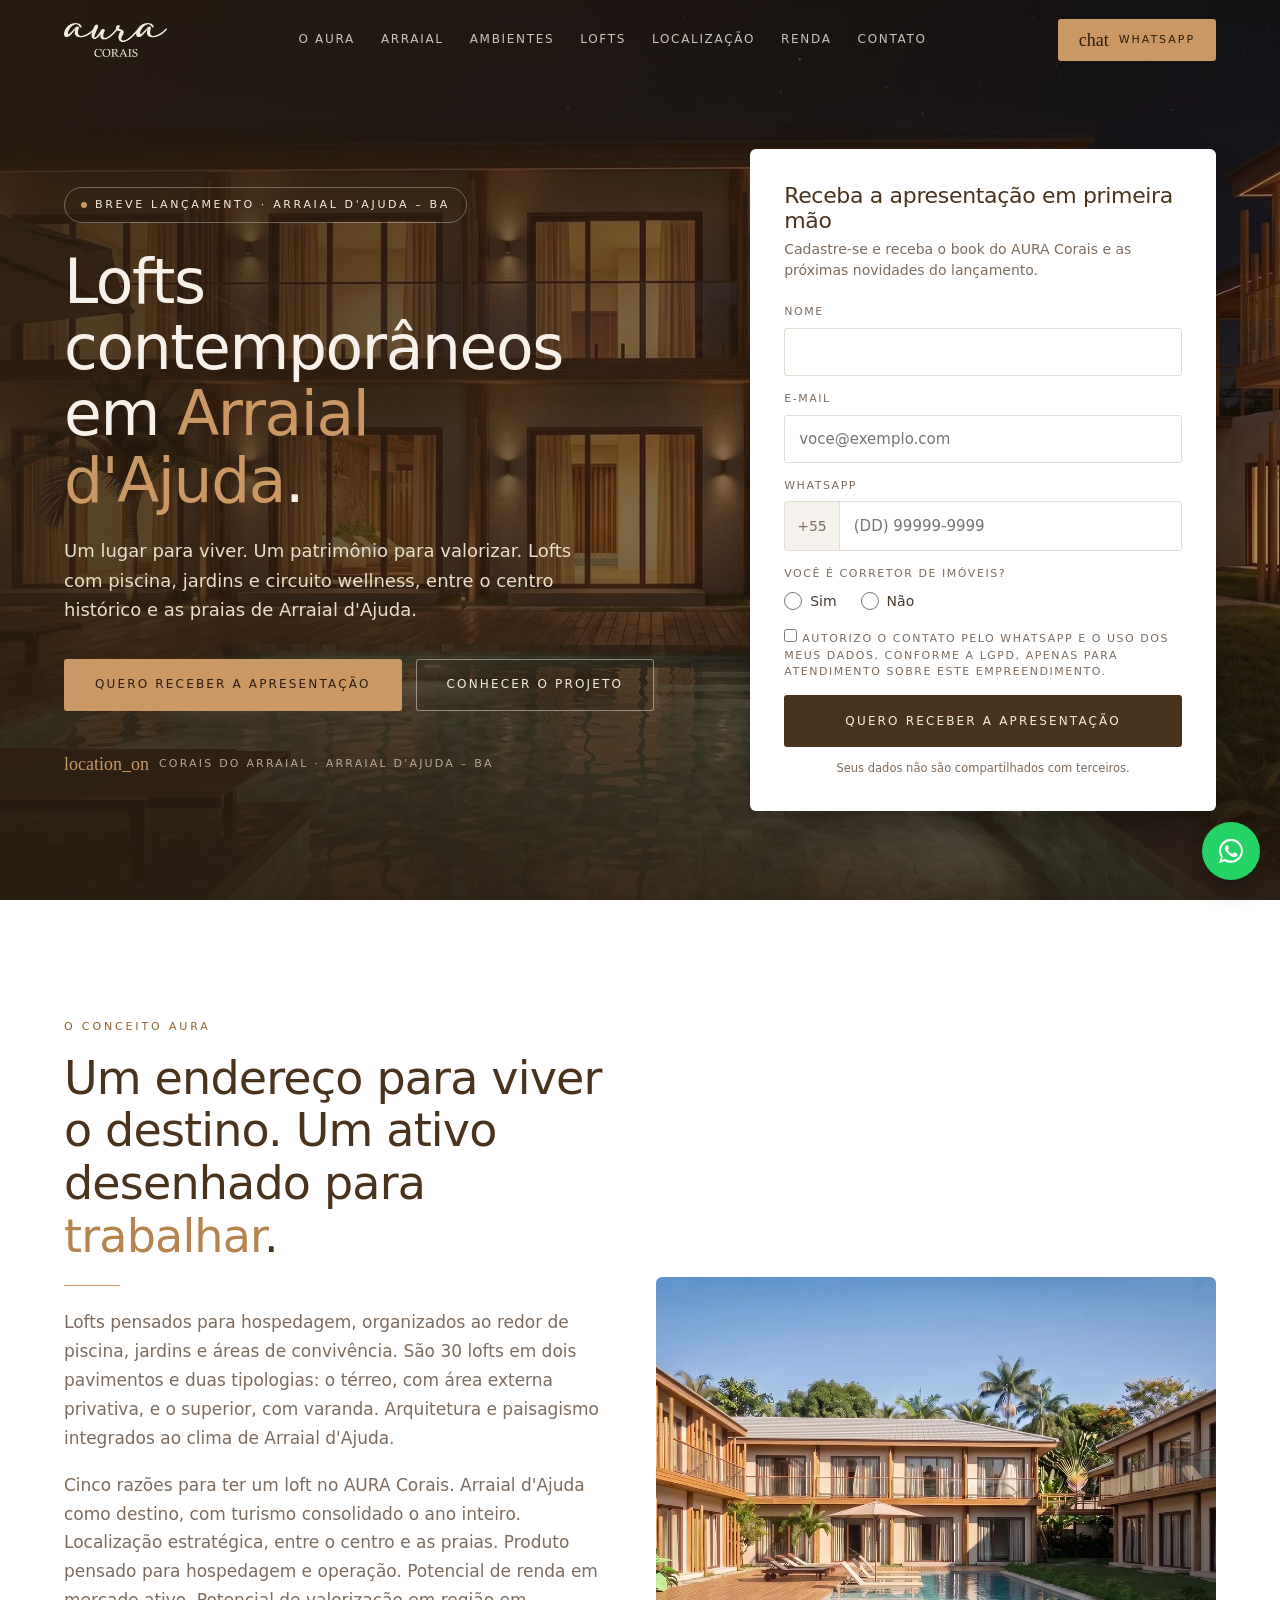
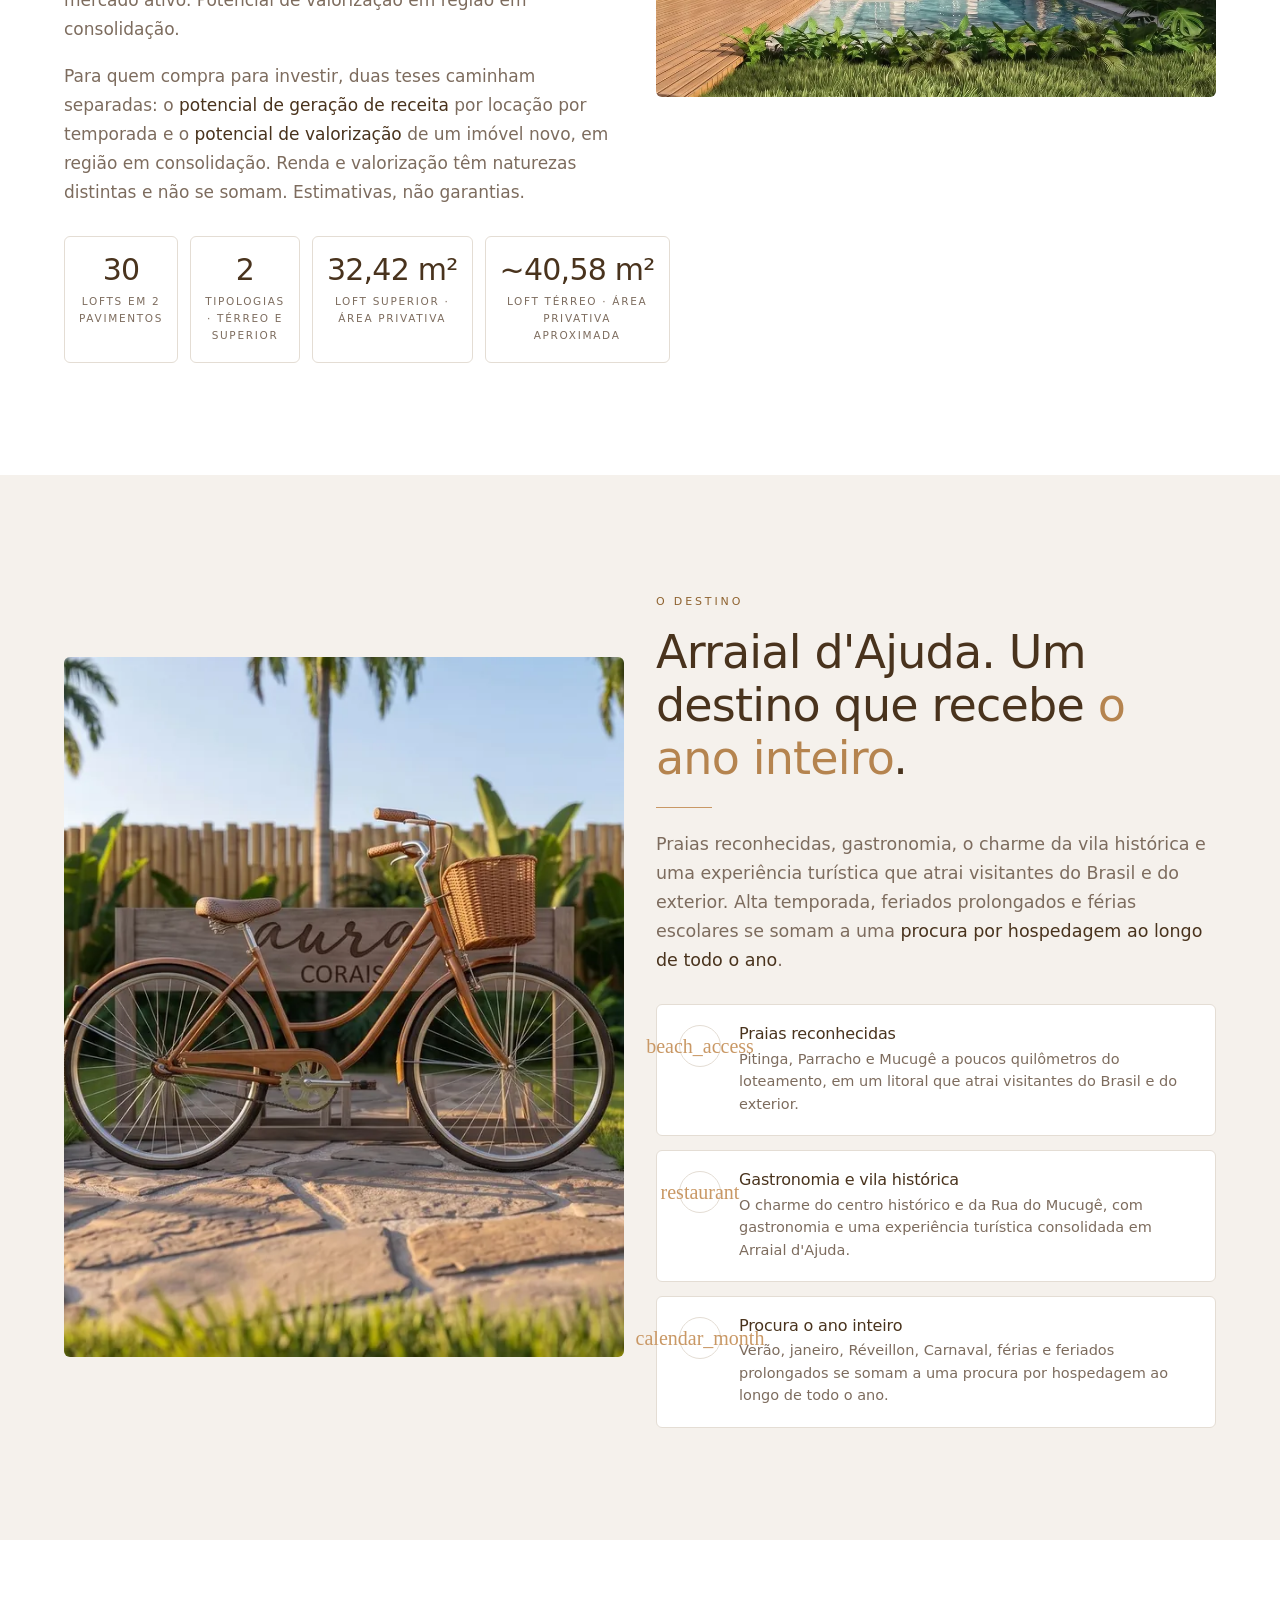
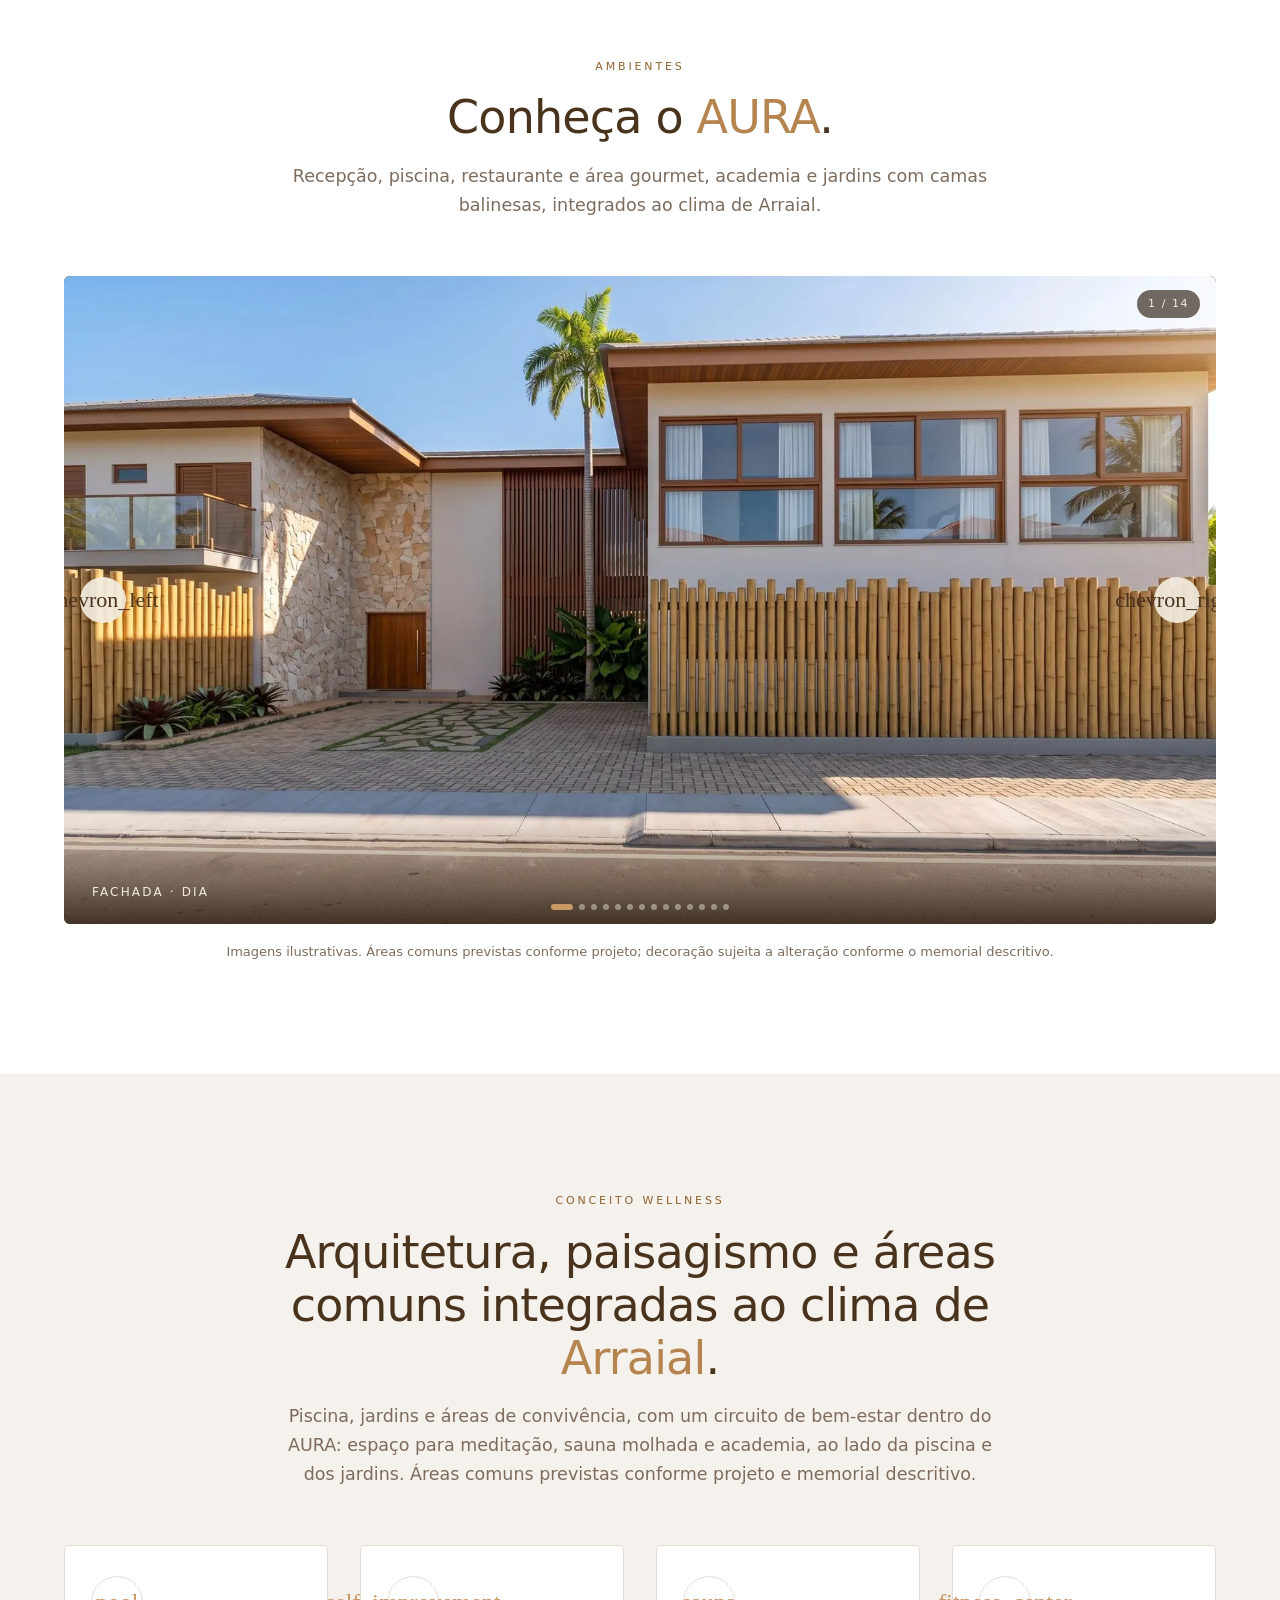
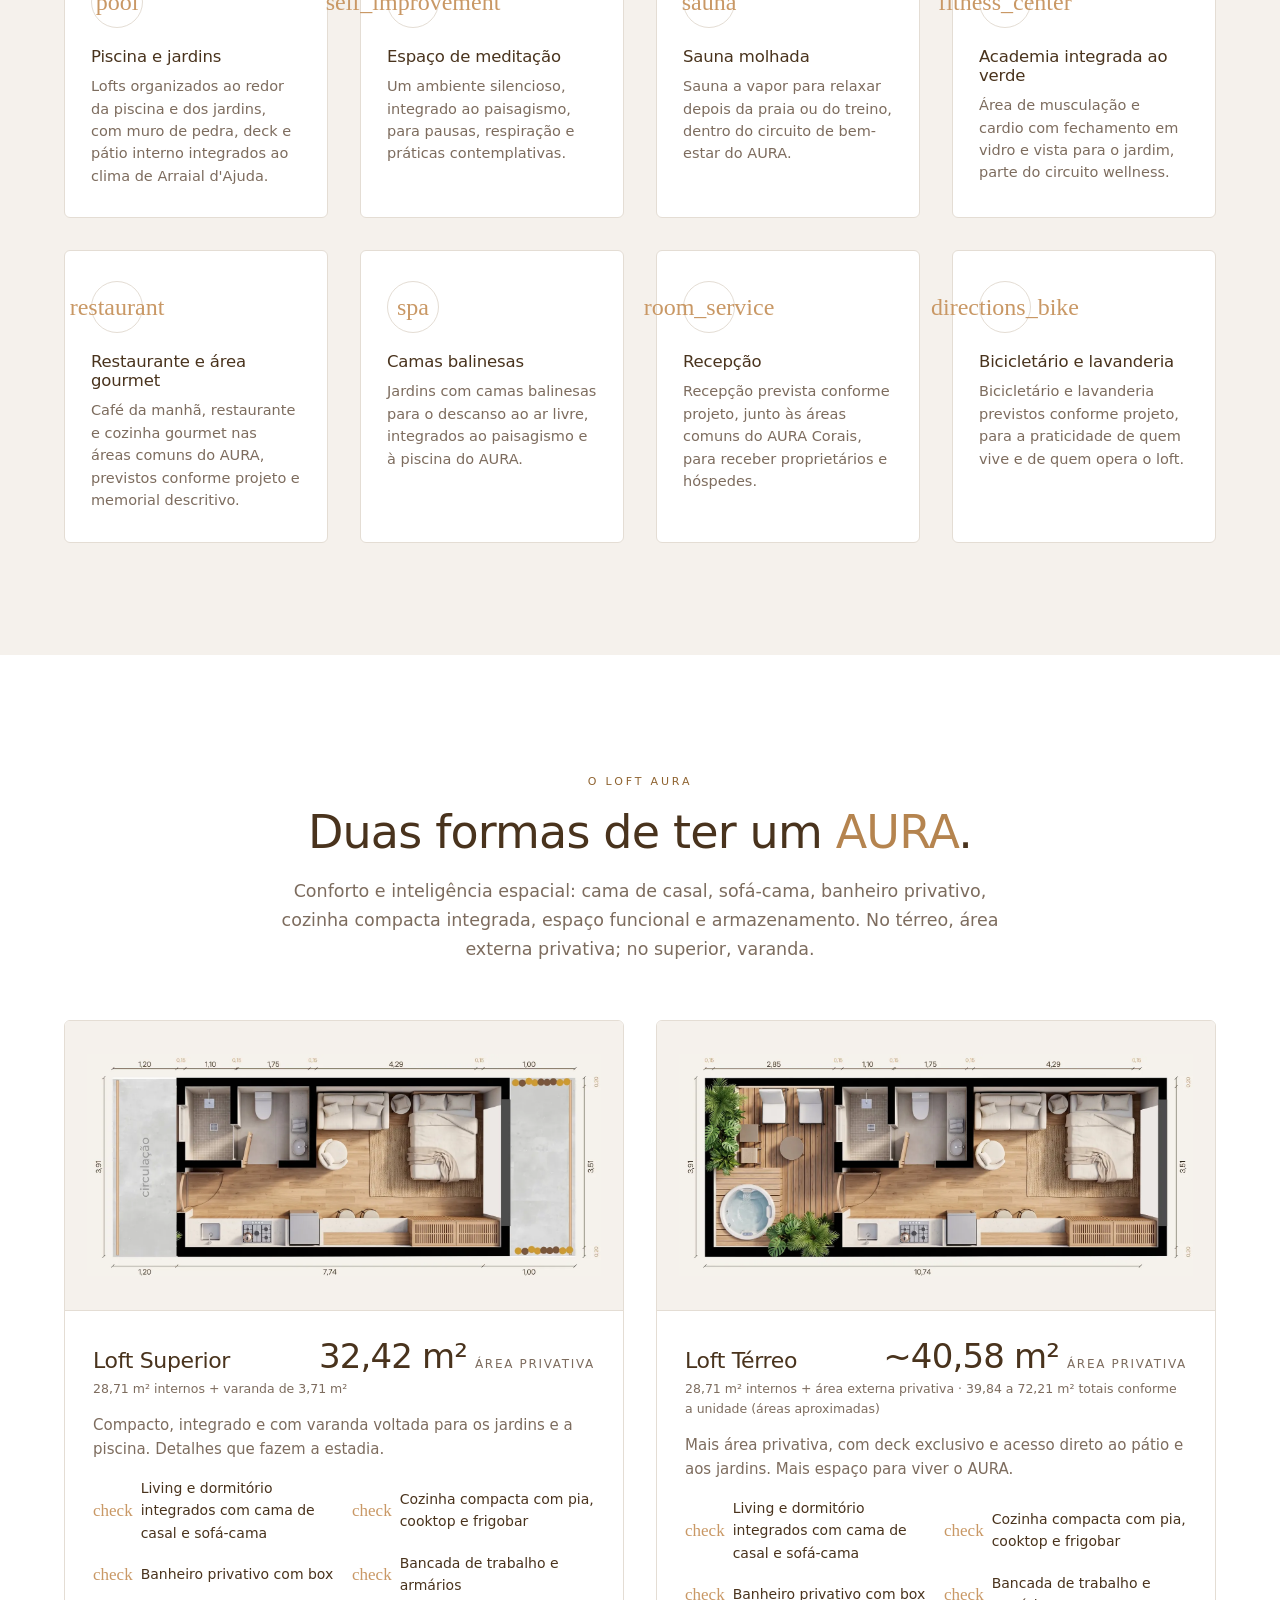
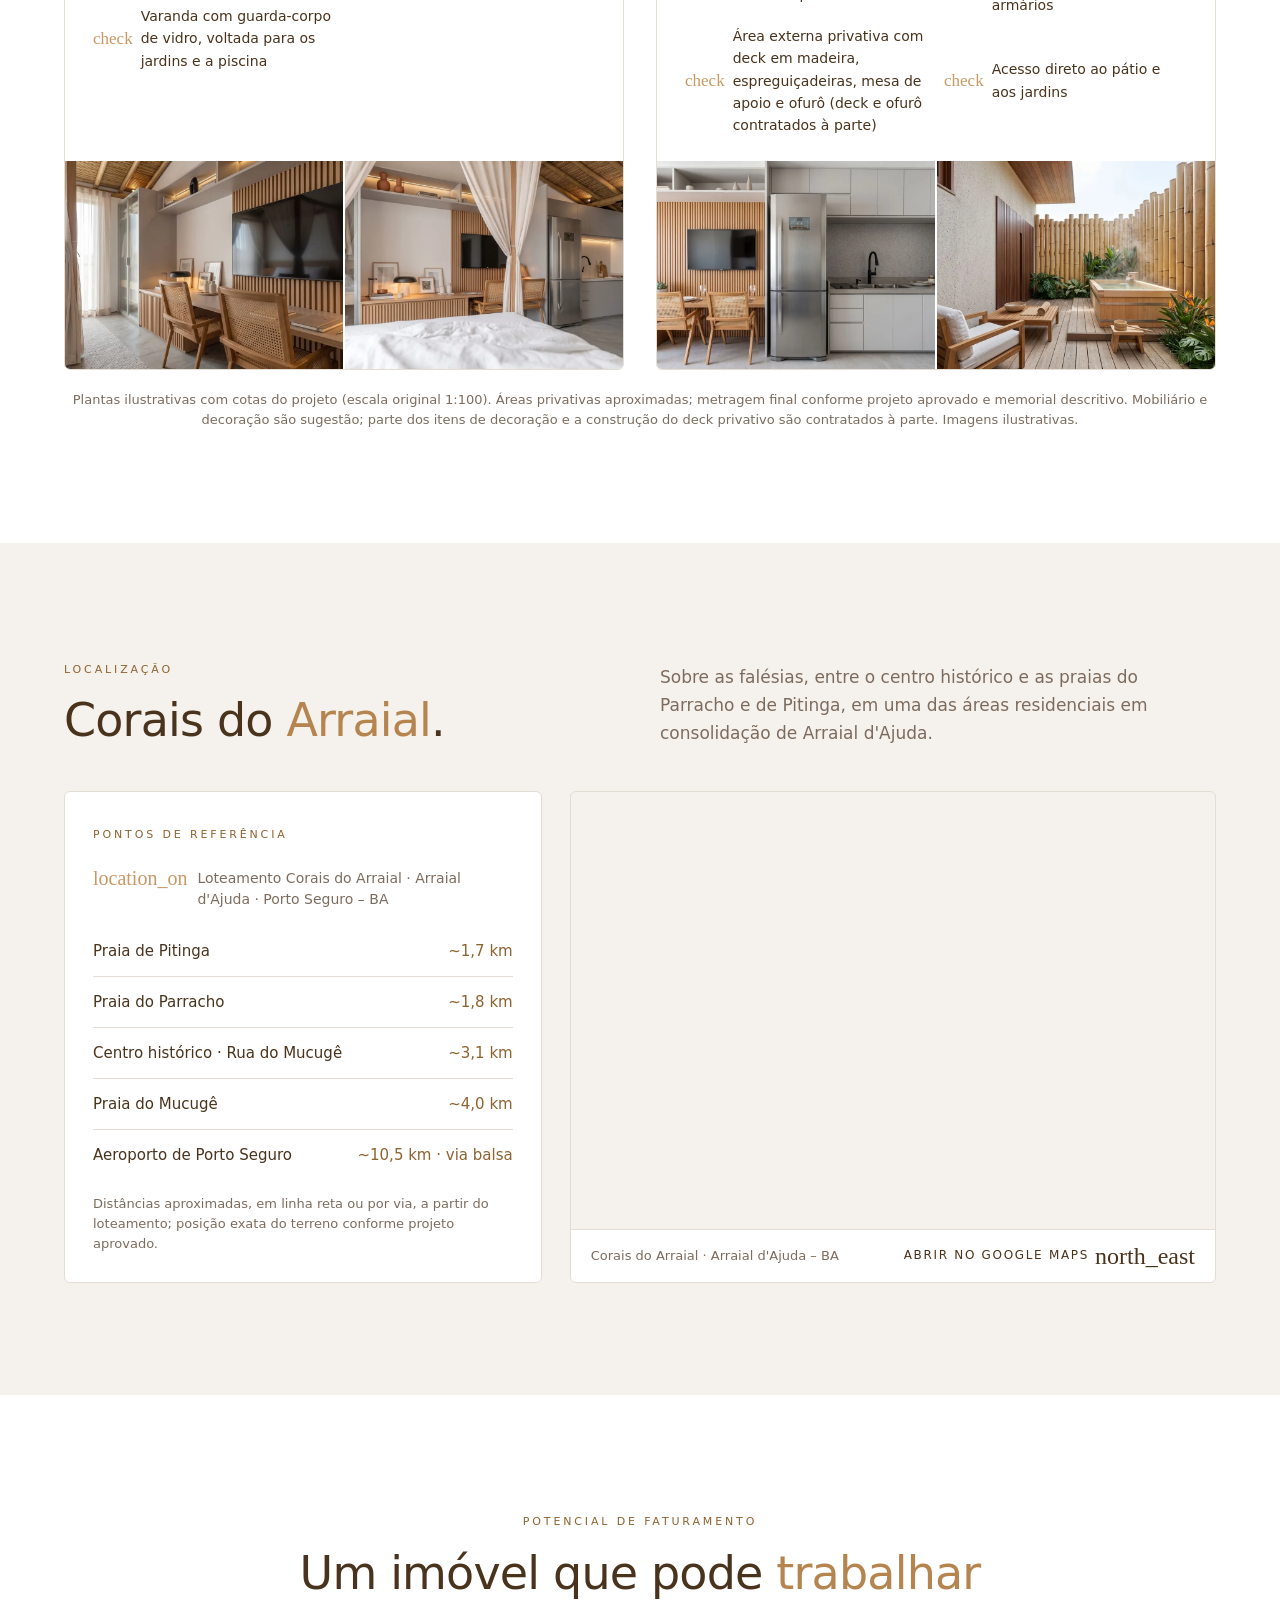
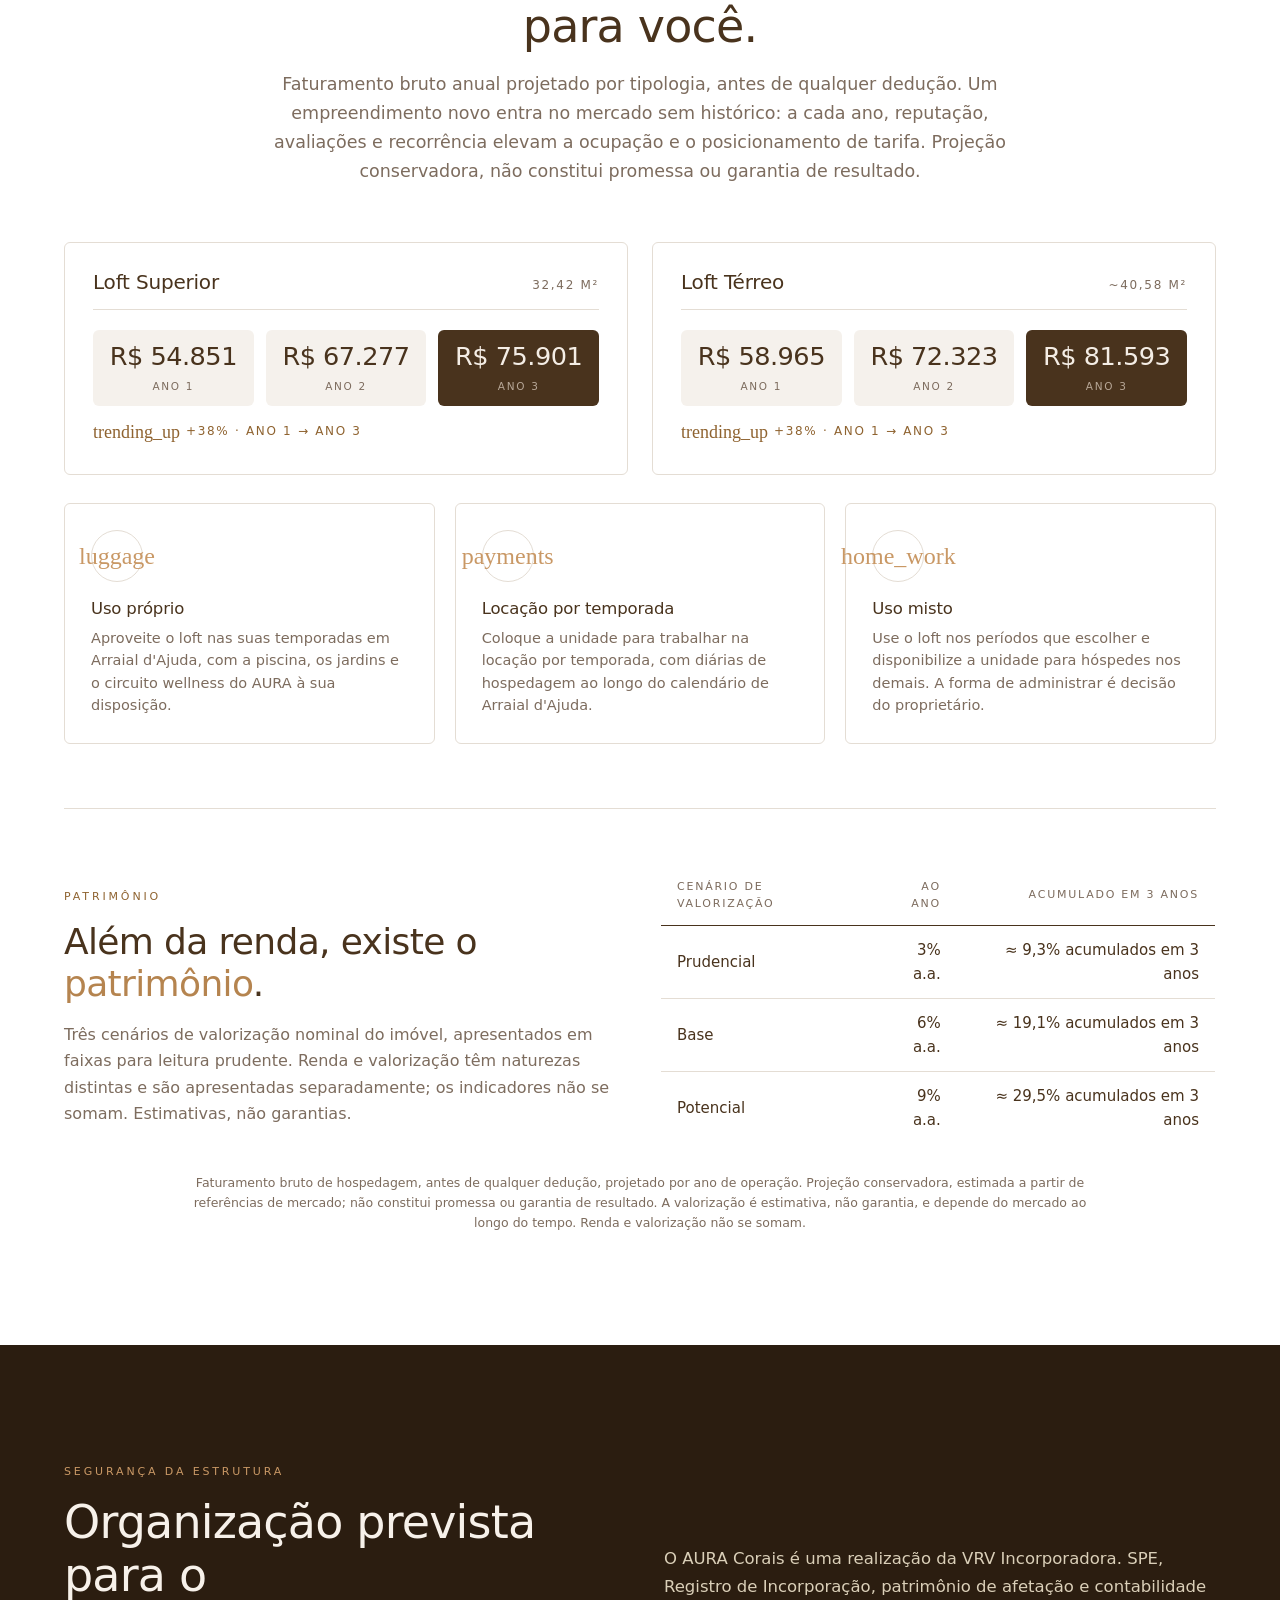
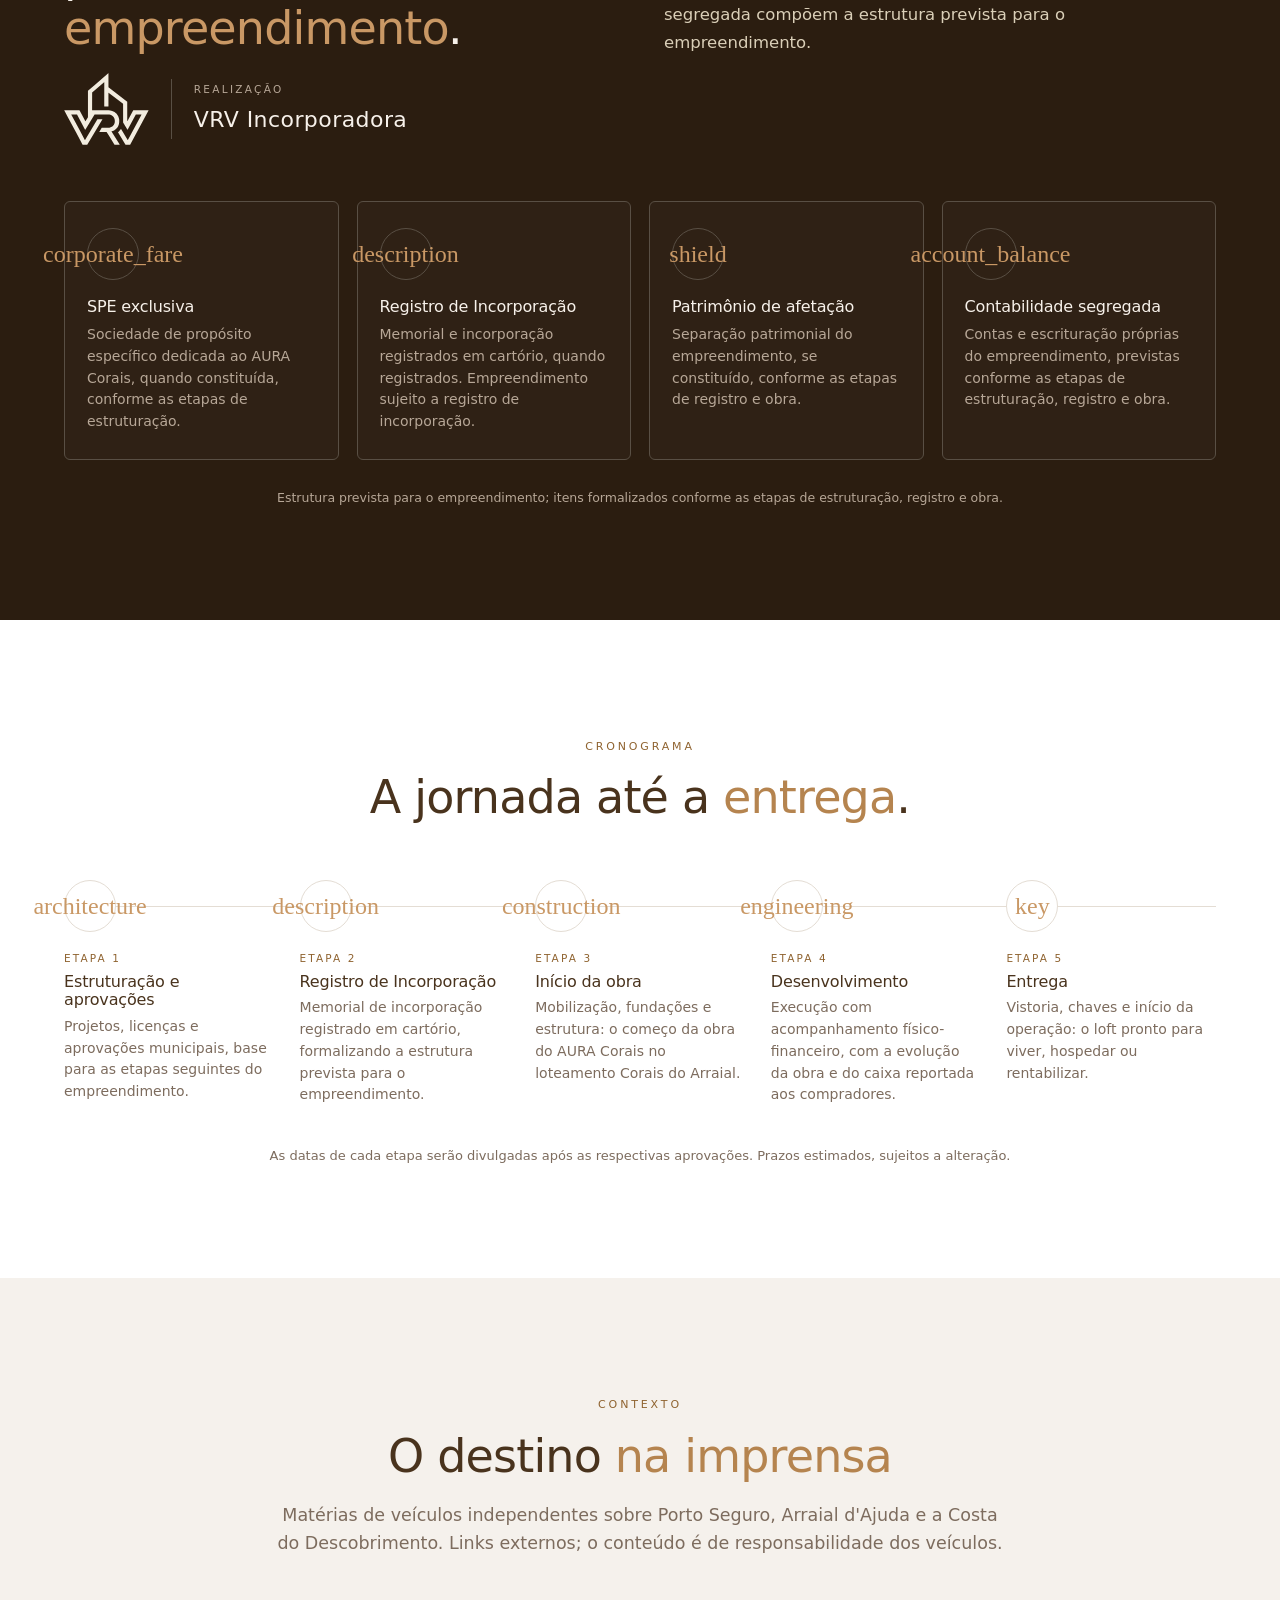
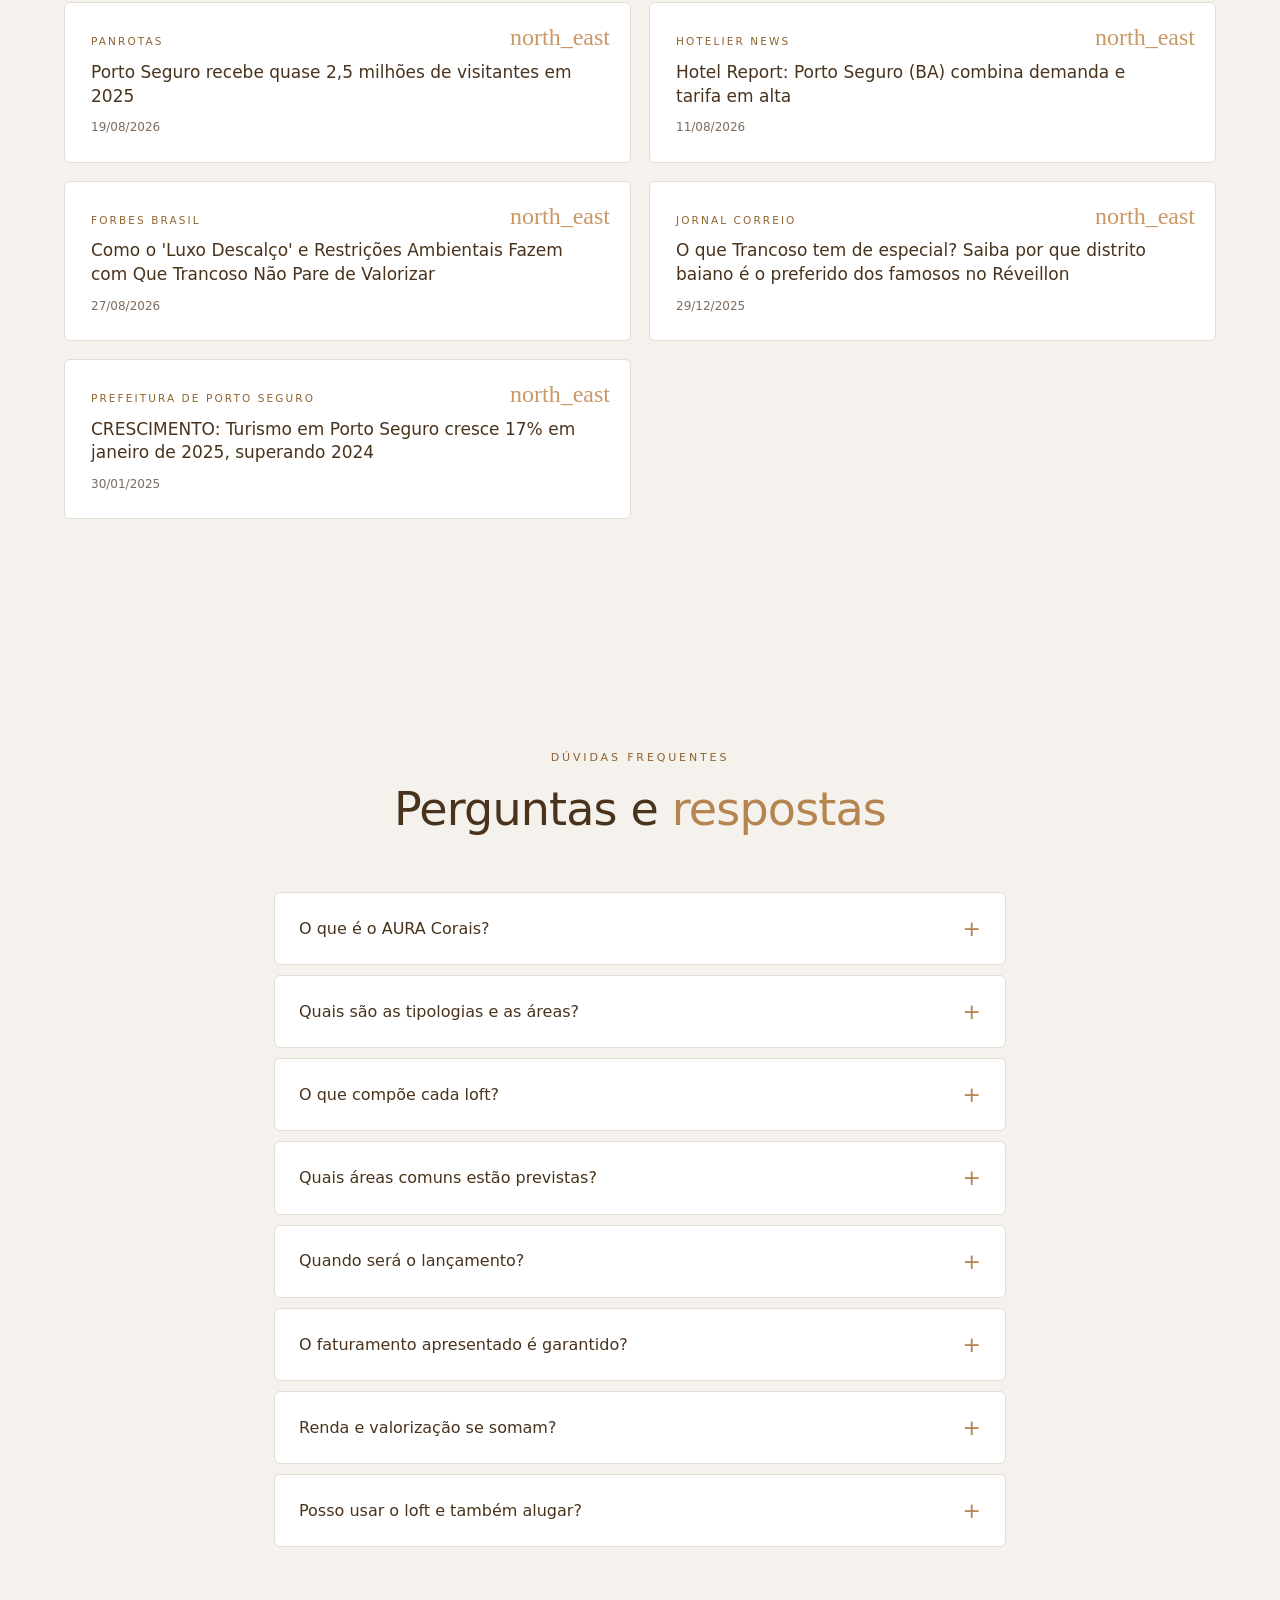
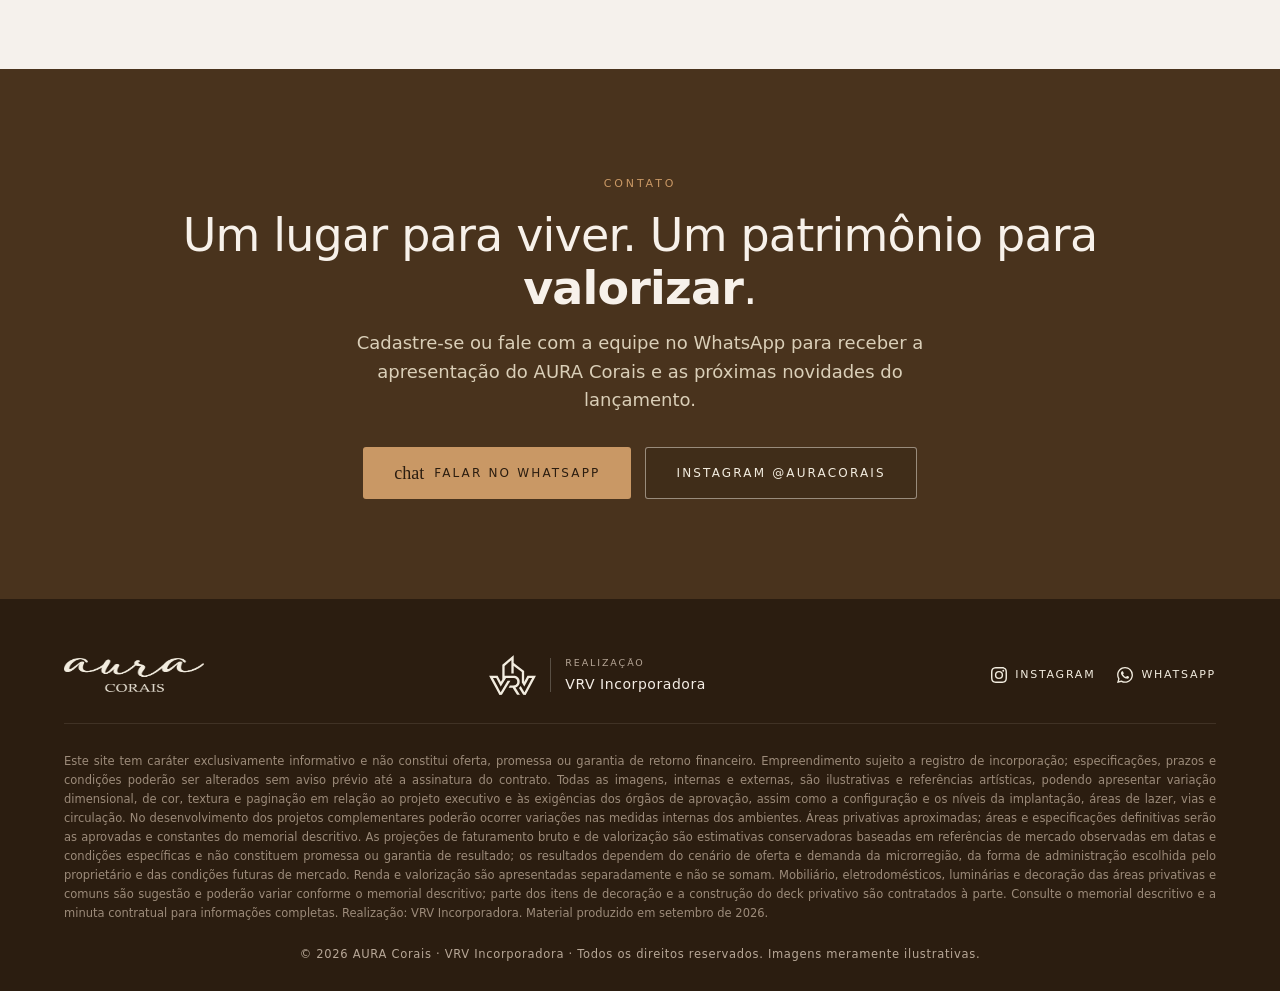
==== index.html @ b6daeb80 "Site de apresentação AURA Corais — primeira publicação Landing page estática gerada a partir do Kit " ====
<!DOCTYPE html>
<html lang="pt-BR">
<head>
  <meta charset="UTF-8">
  <meta name="viewport" content="width=device-width, initial-scale=1.0">
  <title>AURA Corais · Lofts em Arraial d'Ajuda – BA</title>
  <meta name="description" content="Lofts contemporâneos no Corais do Arraial, Arraial d'Ajuda – BA. Piscina, jardins e circuito wellness. Um lugar para viver. Um patrimônio para valorizar. Breve lançamento.">
  <meta property="og:title" content="AURA Corais · Lofts em Arraial d'Ajuda – BA">
  <meta property="og:description" content="Lofts contemporâneos no Corais do Arraial, Arraial d'Ajuda – BA. Piscina, jardins e circuito wellness. Um lugar para viver. Um patrimônio para valorizar. Breve lançamento.">
  <meta property="og:type" content="website">
  <meta property="og:url" content="https://aura-corais.vercel.app/">
  <meta property="og:image" content="https://aura-corais.vercel.app/assets/og-image.jpg">
  <meta property="og:image:width" content="1200">
  <meta property="og:image:height" content="630">
  <meta property="og:locale" content="pt_BR">
  <meta property="og:site_name" content="AURA Corais">
  <meta name="twitter:card" content="summary_large_image">
  <link rel="canonical" href="https://aura-corais.vercel.app/">
  <meta name="robots" content="index,follow">
  <meta name="referrer" content="strict-origin-when-cross-origin">
  <meta http-equiv="X-Content-Type-Options" content="nosniff">
  <meta http-equiv="Content-Security-Policy" content="default-src 'self'; script-src 'self'; style-src 'self' 'unsafe-inline' https://fonts.googleapis.com; img-src 'self' data: https:; font-src 'self' https://fonts.gstatic.com data:; connect-src 'self' https:; frame-src https://maps.google.com https://www.google.com; object-src 'none'; base-uri 'self'; form-action 'self'">
  <meta name="theme-color" content="#2B1D10">
  <link rel="icon" type="image/png" href="assets/favicon.png">
  <link rel="apple-touch-icon" href="assets/favicon.png">
  <link rel="preconnect" href="https://fonts.googleapis.com">
  <link rel="preconnect" href="https://fonts.gstatic.com" crossorigin>
  <!-- impeccable-disable overused-font: Inter é a tipografia escolhida pelo cliente para todo o kit comercial (book, portfólio, rendimento); o site precisa casar com os PDFs -->
  <link href="https://fonts.googleapis.com/css2?family=Inter:wght@200..700&display=swap" rel="stylesheet">
  <link href="https://fonts.googleapis.com/css2?family=Material+Symbols+Outlined:opsz,wght,FILL,GRAD@20..48,300,0,0&icon_names=account_balance,architecture,beach_access,calendar_month,chat,check,chevron_left,chevron_right,construction,corporate_fare,description,directions_bike,engineering,fitness_center,home_work,key,location_on,luggage,north_east,payments,pool,restaurant,room_service,sauna,self_improvement,shield,spa,trending_up&display=block" rel="stylesheet">
  <link rel="preload" as="image" href="assets/piscina-noite.webp">
  <link rel="stylesheet" href="styles.css">
  <script type="application/ld+json">
  {"@context":"https://schema.org","@type":"WebPage","url":"https://aura-corais.vercel.app/","name":"AURA Corais","description":"Lofts contemporâneos no Corais do Arraial, Arraial d'Ajuda – BA. Piscina, jardins e circuito wellness. Um lugar para viver. Um patrimônio para valorizar. Breve lançamento.","inLanguage":"pt-BR",
   "about":{"@type":"Place","name":"AURA Corais","address":{"@type":"PostalAddress","addressLocality":"Arraial d'Ajuda","addressRegion":"BA","addressCountry":"BR"}},
   "publisher":{"@type":"Organization","name":"VRV Incorporadora","url":"https://aura-corais.vercel.app/"}}
  </script>
</head>
<body>

<!-- ================= HEADER ================= -->
<header class="header">
  <div class="container header-inner">
    <a href="#hero" class="logo" aria-label="AURA Corais"><img src="assets/logo-creme.png" alt="AURA Corais" width="140" height="46"></a>
    <nav class="menu" aria-label="Seções">
      <a href="#aura">O AURA</a>
      <a href="#arraial">Arraial</a>
      <a href="#ambientes">Ambientes</a>
      <a href="#lofts">Lofts</a>
      <a href="#localizacao">Localização</a>
      <a href="#renda">Renda</a>
      <a href="#contato">Contato</a>
    </nav>
    <div class="header-acoes">
      <a class="btn btn-primario btn-sm" href="https://wa.me/5573999999999?text=Ol%C3%A1%21%20Vi%20o%20site%20do%20AURA%20Corais%20e%20quero%20receber%20a%20apresenta%C3%A7%C3%A3o." target="_blank" rel="noopener noreferrer" data-whats="Olá! Vi o site do AURA Corais e quero receber a apresentação."><span class="ms" aria-hidden="true">chat</span>WhatsApp</a>
      <button type="button" class="hamburguer" aria-label="Abrir menu" aria-expanded="false" aria-controls="menu-mobile"><span></span><span></span><span></span></button>
    </div>
  </div>
</header>
<!-- fora do <header>: o backdrop-filter do header rolado viraria containing block deste painel fixo -->
<nav id="menu-mobile" class="menu-mobile" aria-hidden="true">
  <a href="#aura">O AURA</a>
  <a href="#arraial">Arraial d'Ajuda</a>
  <a href="#ambientes">Ambientes</a>
  <a href="#lofts">Lofts</a>
  <a href="#localizacao">Localização</a>
  <a href="#renda">Potencial de renda</a>
  <a href="#realizacao">Realização</a>
  <a href="#faq">Dúvidas</a>
  <a href="#contato">Contato</a>
  <a class="btn btn-primario" href="https://wa.me/5573999999999?text=Ol%C3%A1%21%20Vi%20o%20site%20do%20AURA%20Corais%20e%20quero%20receber%20a%20apresenta%C3%A7%C3%A3o." target="_blank" rel="noopener noreferrer" data-whats="Olá! Vi o site do AURA Corais e quero receber a apresentação.">Falar no WhatsApp</a>
</nav>

<main>
<!-- ================= HERO ================= -->
<section id="hero" class="hero">
  <div class="hero-bg"><img src="assets/piscina-noite.webp" alt="AURA Corais: piscina e lofts ao entardecer em Arraial d'Ajuda – BA (imagem ilustrativa)" fetchpriority="high"><div class="hero-overlay"></div></div>
  <div class="container hero-grid">
    <div>
      <span class="badge">Breve lançamento · Arraial d'Ajuda – BA</span>
      <h1>Lofts contemporâneos em <strong>Arraial d'Ajuda</strong>.</h1>
      <p class="sub">Um lugar para viver. Um patrimônio para valorizar. Lofts com piscina, jardins e circuito wellness, entre o centro histórico e as praias de Arraial d'Ajuda.</p>
      <div class="hero-acoes">
        <a href="#form-card" class="btn btn-primario">Quero receber a apresentação</a>
        <a href="#aura" class="btn btn-contorno">Conhecer o projeto</a>
      </div>
      <div class="hero-local"><span class="ms" aria-hidden="true">location_on</span><span>Corais do Arraial · Arraial d'Ajuda – BA</span></div>
    </div>
    <div class="form-card" id="form-card">
      <div id="form-cabecalho">
        <h3>Receba a apresentação em primeira mão</h3>
        <p class="ajuda">Cadastre-se e receba o book do AURA Corais e as próximas novidades do lançamento.</p>
      </div>
      <form id="form-lead" novalidate>
        <div class="campo">
          <label for="f-nome">Nome</label>
          <input type="text" id="f-nome" name="nome" autocomplete="name" required>
          <span class="erro">Informe seu nome completo.</span>
        </div>
        <div class="campo">
          <label for="f-email">E-mail</label>
          <input type="email" id="f-email" name="email" autocomplete="email" placeholder="voce@exemplo.com" required>
          <span class="erro">Informe um e-mail válido.</span>
        </div>
        <div class="campo">
          <label for="f-tel">WhatsApp</label>
          <div class="tel"><span class="ddi">+55</span><input type="tel" id="f-tel" name="telefone" autocomplete="tel" placeholder="(DD) 99999-9999" required></div>
          <span class="erro">Formato: (DD) 99999-9999.</span>
        </div>
        <div class="campo">
          <fieldset>
            <legend>Você é corretor de imóveis?</legend>
            <div class="radios">
              <label><input type="radio" name="corretor" value="sim" required> Sim</label>
              <label><input type="radio" name="corretor" value="não" required> Não</label>
            </div>
          </fieldset>
          <span class="erro">Selecione uma opção.</span>
        </div>
        <div class="campo">
          <label class="consent"><input type="checkbox" name="consent" required> Autorizo o contato pelo WhatsApp e o uso dos meus dados, conforme a LGPD, apenas para atendimento sobre este empreendimento.</label>
          <span class="erro">É preciso autorizar o contato.</span>
        </div>
        <button type="submit" class="btn btn-escuro btn-full">Quero receber a apresentação</button>
        <p class="privacidade">Seus dados não são compartilhados com terceiros.</p>
      </form>
      <div id="form-sucesso" class="sucesso oculto" role="status" aria-live="polite">
        <div class="icone"><span class="ms" aria-hidden="true">check</span></div>
        <h3>Obrigado pelo contato!</h3>
        <p>Abrimos o WhatsApp com os seus dados. A equipe do AURA Corais responde em instantes com a apresentação completa.</p>
        <button type="button" id="form-reset" class="btn btn-sm btn-escuro">Enviar outro contato</button>
      </div>
    </div>
  </div>
</section>

<!-- ================= O CONCEITO ================= -->
<section id="aura" class="secao">
  <div class="container grid grid-2 alinha-centro sobre reveal">
    <div>
      <span class="tag">O conceito AURA</span>
      <h2 class="titulo">Um endereço para viver o destino. Um ativo desenhado para <strong>trabalhar</strong>.</h2>
      <div class="rule"></div>
      <p>Lofts pensados para hospedagem, organizados ao redor de piscina, jardins e áreas de convivência. São 30 lofts em dois pavimentos e duas tipologias: o térreo, com área externa privativa, e o superior, com varanda. Arquitetura e paisagismo integrados ao clima de Arraial d'Ajuda.</p>
      <p>Cinco razões para ter um loft no AURA Corais. Arraial d'Ajuda como destino, com turismo consolidado o ano inteiro. Localização estratégica, entre o centro e as praias. Produto pensado para hospedagem e operação. Potencial de renda em mercado ativo. Potencial de valorização em região em consolidação.</p>
      <p>Para quem compra para investir, duas teses caminham separadas: o <b>potencial de geração de receita</b> por locação por temporada e o <b>potencial de valorização</b> de um imóvel novo, em região em consolidação. Renda e valorização têm naturezas distintas e não se somam. Estimativas, não garantias.</p>
      
      <div class="numeros">
        <div class="numero"><b>30</b><span>lofts em 2 pavimentos</span></div><div class="numero"><b>2</b><span>tipologias · térreo e superior</span></div><div class="numero"><b>32,42 m²</b><span>loft superior · área privativa</span></div><div class="numero"><b>~40,58 m²</b><span>loft térreo · área privativa aproximada</span></div>
      </div>
      
    </div>
    <div><img class="sobre-img" src="assets/patio-piscina.webp" alt="AURA Corais: pátio, piscina e jardins (imagem ilustrativa)" loading="lazy" width="1280" height="960"></div>
  </div>
</section>

<!-- ================= ARRAIAL D'AJUDA ================= -->
<section id="arraial" class="secao bg-soft">
  <div class="container grid grid-2 alinha-centro reveal">
    <div><img class="destino-img" src="assets/bicicleta.webp" alt="AURA Corais em Arraial d'Ajuda (imagem ilustrativa)" loading="lazy" width="1024" height="1280"></div>
    <div>
      <span class="tag">O destino</span>
      <h2 class="titulo">Arraial d'Ajuda. Um destino que recebe <strong>o ano inteiro</strong>.</h2>
      <div class="rule"></div>
      <p class="subtitulo" style="margin:0;">Praias reconhecidas, gastronomia, o charme da vila histórica e uma experiência turística que atrai visitantes do Brasil e do exterior. Alta temporada, feriados prolongados e férias escolares se somam a uma <b>procura por hospedagem ao longo de todo o ano</b>.</p>
      
      <div class="destino-lista">
        <div class="destino-item"><span class="ico s"><span class="ms" aria-hidden="true">beach_access</span></span><div><h3>Praias reconhecidas</h3><p>Pitinga, Parracho e Mucugê a poucos quilômetros do loteamento, em um litoral que atrai visitantes do Brasil e do exterior.</p></div></div><div class="destino-item"><span class="ico s"><span class="ms" aria-hidden="true">restaurant</span></span><div><h3>Gastronomia e vila histórica</h3><p>O charme do centro histórico e da Rua do Mucugê, com gastronomia e uma experiência turística consolidada em Arraial d'Ajuda.</p></div></div><div class="destino-item"><span class="ico s"><span class="ms" aria-hidden="true">calendar_month</span></span><div><h3>Procura o ano inteiro</h3><p>Verão, janeiro, Réveillon, Carnaval, férias e feriados prolongados se somam a uma procura por hospedagem ao longo de todo o ano.</p></div></div>
      </div>
      
    </div>
  </div>
</section>

<!-- ================= GALERIA ================= -->
<section id="ambientes" class="secao">
  <div class="container centro max-3 mb-lg reveal">
    <span class="tag">Ambientes</span>
    <h2 class="titulo">Conheça o <strong>AURA</strong>.</h2>
    <p class="subtitulo">Recepção, piscina, restaurante e área gourmet, academia e jardins com camas balinesas, integrados ao clima de Arraial.</p>
  </div>
  <div class="container reveal">
    <div class="carrossel" aria-roledescription="carrossel" aria-label="Imagens do AURA Corais" tabindex="0">
      <div class="slides">
        <figure class="slide"><img src="assets/fachada-dia-3.webp" alt="Fachada diurna do AURA Corais com ripados de madeira e pedra" loading="lazy" width="1600" height="900"><figcaption>Fachada · dia</figcaption></figure><figure class="slide"><img src="assets/fachada-dia-4.webp" alt="Acesso principal do AURA Corais em Arraial d'Ajuda" loading="lazy" width="1600" height="900"><figcaption>Acesso principal</figcaption></figure><figure class="slide"><img src="assets/fachada-noite-1.webp" alt="Fachada noturna iluminada do AURA Corais" loading="lazy" width="1600" height="900"><figcaption>Fachada · noite</figcaption></figure><figure class="slide"><img src="assets/fachada-noite-2.webp" alt="Letreiro iluminado na fachada do AURA Corais" loading="lazy" width="1600" height="900"><figcaption>Letreiro iluminado</figcaption></figure><figure class="slide"><img src="assets/piscina-dia-1.webp" alt="Piscina do AURA Corais cercada por jardins" loading="lazy" width="1600" height="900"><figcaption>Piscina</figcaption></figure><figure class="slide"><img src="assets/fachada-pedra-piscina.webp" alt="Muro de pedra e deck junto à piscina do AURA Corais" loading="lazy" width="1600" height="900"><figcaption>Muro de pedra e deck</figcaption></figure><figure class="slide"><img src="assets/patio-escada.webp" alt="Pátio interno do AURA Corais com escada e paisagismo" loading="lazy" width="1600" height="900"><figcaption>Pátio interno</figcaption></figure><figure class="slide"><img src="assets/patio-noite-piscina.webp" alt="Pátio e piscina do AURA Corais iluminados à noite" loading="lazy" width="1600" height="900"><figcaption>Pátio e piscina · noite</figcaption></figure><figure class="slide"><img src="assets/jardim-camas.webp" alt="Jardim com camas balinesas do AURA Corais" loading="lazy" width="1600" height="900"><figcaption>Camas balinesas</figcaption></figure><figure class="slide"><img src="assets/recepcao-2.webp" alt="Recepção do AURA Corais" loading="lazy" width="1600" height="900"><figcaption>Recepção</figcaption></figure><figure class="slide"><img src="assets/restaurante-1.webp" alt="Área de café da manhã do restaurante do AURA Corais" loading="lazy" width="1600" height="900"><figcaption>Café da manhã</figcaption></figure><figure class="slide"><img src="assets/restaurante-3.webp" alt="Restaurante e área gourmet do AURA Corais" loading="lazy" width="1600" height="900"><figcaption>Restaurante</figcaption></figure><figure class="slide"><img src="assets/cozinha.webp" alt="Cozinha gourmet do AURA Corais" loading="lazy" width="1600" height="900"><figcaption>Cozinha gourmet</figcaption></figure><figure class="slide"><img src="assets/academia-1.webp" alt="Academia envidraçada do AURA Corais com vista para o jardim" loading="lazy" width="1600" height="900"><figcaption>Academia</figcaption></figure>
      </div>
      <button type="button" class="seta seta-esq" aria-label="Imagem anterior"><span class="ms" aria-hidden="true">chevron_left</span></button>
      <button type="button" class="seta seta-dir" aria-label="Próxima imagem"><span class="ms" aria-hidden="true">chevron_right</span></button>
      <div class="dots"></div>
      <div class="contador"><span class="atual">1</span> / <span class="total">1</span></div>
    </div>
    <p class="small galeria-nota">Imagens ilustrativas. Áreas comuns previstas conforme projeto; decoração sujeita a alteração conforme o memorial descritivo.</p>
  </div>
</section>

<!-- ================= ÁREAS COMUNS / DIFERENCIAIS ================= -->
<section id="areas-comuns" class="secao bg-soft">
  <div class="container centro max-3 mb-lg reveal">
    <span class="tag">Conceito wellness</span>
    <h2 class="titulo">Arquitetura, paisagismo e áreas comuns integradas ao clima de <strong>Arraial</strong>.</h2>
    <p class="subtitulo">Piscina, jardins e áreas de convivência, com um circuito de bem-estar dentro do AURA: espaço para meditação, sauna molhada e academia, ao lado da piscina e dos jardins. Áreas comuns previstas conforme projeto e memorial descritivo.</p>
  </div>
  <div class="container grid grid-4 reveal">
    
    <article class="dif-card"><span class="ico"><span class="ms" aria-hidden="true">pool</span></span><h3>Piscina e jardins</h3><p>Lofts organizados ao redor da piscina e dos jardins, com muro de pedra, deck e pátio interno integrados ao clima de Arraial d'Ajuda.</p></article>
    
    <article class="dif-card"><span class="ico"><span class="ms" aria-hidden="true">self_improvement</span></span><h3>Espaço de meditação</h3><p>Um ambiente silencioso, integrado ao paisagismo, para pausas, respiração e práticas contemplativas.</p></article>
    
    <article class="dif-card"><span class="ico"><span class="ms" aria-hidden="true">sauna</span></span><h3>Sauna molhada</h3><p>Sauna a vapor para relaxar depois da praia ou do treino, dentro do circuito de bem-estar do AURA.</p></article>
    
    <article class="dif-card"><span class="ico"><span class="ms" aria-hidden="true">fitness_center</span></span><h3>Academia integrada ao verde</h3><p>Área de musculação e cardio com fechamento em vidro e vista para o jardim, parte do circuito wellness.</p></article>
    
    <article class="dif-card"><span class="ico"><span class="ms" aria-hidden="true">restaurant</span></span><h3>Restaurante e área gourmet</h3><p>Café da manhã, restaurante e cozinha gourmet nas áreas comuns do AURA, previstos conforme projeto e memorial descritivo.</p></article>
    
    <article class="dif-card"><span class="ico"><span class="ms" aria-hidden="true">spa</span></span><h3>Camas balinesas</h3><p>Jardins com camas balinesas para o descanso ao ar livre, integrados ao paisagismo e à piscina do AURA.</p></article>
    
    <article class="dif-card"><span class="ico"><span class="ms" aria-hidden="true">room_service</span></span><h3>Recepção</h3><p>Recepção prevista conforme projeto, junto às áreas comuns do AURA Corais, para receber proprietários e hóspedes.</p></article>
    
    <article class="dif-card"><span class="ico"><span class="ms" aria-hidden="true">directions_bike</span></span><h3>Bicicletário e lavanderia</h3><p>Bicicletário e lavanderia previstos conforme projeto, para a praticidade de quem vive e de quem opera o loft.</p></article>
    
  </div>
</section>

<!-- ================= LOFTS ================= -->
<section id="lofts" class="secao">
  <div class="container centro max-3 mb-lg reveal">
    <span class="tag">O loft AURA</span>
    <h2 class="titulo">Duas formas de ter um <strong>AURA</strong>.</h2>
    <p class="subtitulo">Conforto e inteligência espacial: cama de casal, sofá-cama, banheiro privativo, cozinha compacta integrada, espaço funcional e armazenamento. No térreo, área externa privativa; no superior, varanda.</p>
  </div>
  <div class="container lofts-grid reveal">
    
    <article class="loft-card">
      <div class="planta"><img src="assets/planta-superior-cotas.webp" alt="Planta humanizada do Loft Superior do AURA Corais (imagem ilustrativa)" loading="lazy" width="1400" height="604"></div>
      <div class="corpo">
        <div class="topo"><h3>Loft Superior</h3><div class="area">32,42 m²<small>área privativa</small></div></div>
        <p class="area-nota">28,71 m² internos + varanda de 3,71 m²</p>
        <p class="desc">Compacto, integrado e com varanda voltada para os jardins e a piscina. Detalhes que fazem a estadia.</p>
        <ul class="itens">
          <li><span class="ms" aria-hidden="true">check</span>Living e dormitório integrados com cama de casal e sofá-cama</li><li><span class="ms" aria-hidden="true">check</span>Cozinha compacta com pia, cooktop e frigobar</li><li><span class="ms" aria-hidden="true">check</span>Banheiro privativo com box</li><li><span class="ms" aria-hidden="true">check</span>Bancada de trabalho e armários</li><li><span class="ms" aria-hidden="true">check</span>Varanda com guarda-corpo de vidro, voltada para os jardins e a piscina</li>
        </ul>
      </div>
      <div class="fotos"><img src="assets/ape-superior-1.webp" alt="Loft Superior do AURA Corais: interior (imagem ilustrativa)" loading="lazy" width="800" height="600"><img src="assets/ape-superior-3.webp" alt="Loft Superior do AURA Corais: interior (imagem ilustrativa)" loading="lazy" width="800" height="600"></div>
    </article>
    
    <article class="loft-card">
      <div class="planta"><img src="assets/planta-terreo-cotas.webp" alt="Planta humanizada do Loft Térreo do AURA Corais (imagem ilustrativa)" loading="lazy" width="1400" height="604"></div>
      <div class="corpo">
        <div class="topo"><h3>Loft Térreo</h3><div class="area">~40,58 m²<small>área privativa</small></div></div>
        <p class="area-nota">28,71 m² internos + área externa privativa · 39,84 a 72,21 m² totais conforme a unidade (áreas aproximadas)</p>
        <p class="desc">Mais área privativa, com deck exclusivo e acesso direto ao pátio e aos jardins. Mais espaço para viver o AURA.</p>
        <ul class="itens">
          <li><span class="ms" aria-hidden="true">check</span>Living e dormitório integrados com cama de casal e sofá-cama</li><li><span class="ms" aria-hidden="true">check</span>Cozinha compacta com pia, cooktop e frigobar</li><li><span class="ms" aria-hidden="true">check</span>Banheiro privativo com box</li><li><span class="ms" aria-hidden="true">check</span>Bancada de trabalho e armários</li><li><span class="ms" aria-hidden="true">check</span>Área externa privativa com deck em madeira, espreguiçadeiras, mesa de apoio e ofurô (deck e ofurô contratados à parte)</li><li><span class="ms" aria-hidden="true">check</span>Acesso direto ao pátio e aos jardins</li>
        </ul>
      </div>
      <div class="fotos"><img src="assets/ape-terreo-2.webp" alt="Loft Térreo do AURA Corais: interior (imagem ilustrativa)" loading="lazy" width="800" height="600"><img src="assets/area-privativa-terreo.webp" alt="Loft Térreo do AURA Corais: interior (imagem ilustrativa)" loading="lazy" width="800" height="600"></div>
    </article>
    
  </div>
  <div class="container"><p class="small lofts-nota">Plantas ilustrativas com cotas do projeto (escala original 1:100). Áreas privativas aproximadas; metragem final conforme projeto aprovado e memorial descritivo. Mobiliário e decoração são sugestão; parte dos itens de decoração e a construção do deck privativo são contratados à parte. Imagens ilustrativas.</p></div>
</section>

<!-- ================= LOCALIZAÇÃO ================= -->
<section id="localizacao" class="secao bg-soft">
  <div class="container">
    <div class="loc-topo reveal">
      <div><span class="tag">Localização</span><h2 class="titulo" style="margin-bottom:0;">Corais do <strong>Arraial</strong>.</h2></div>
      <p>Sobre as falésias, entre o centro histórico e as praias do Parracho e de Pitinga, em uma das áreas residenciais em consolidação de Arraial d'Ajuda.</p>
    </div>
    <div class="loc-grid reveal">
      <div class="pontos">
        <span class="tag">Pontos de referência</span>
        <p class="endereco"><span class="ms" aria-hidden="true">location_on</span><span>Loteamento Corais do Arraial · Arraial d'Ajuda · Porto Seguro – BA</span></p>
        <ul>
          <li><span>Praia de Pitinga</span><span class="dist">~1,7 km</span></li><li><span>Praia do Parracho</span><span class="dist">~1,8 km</span></li><li><span>Centro histórico · Rua do Mucugê</span><span class="dist">~3,1 km</span></li><li><span>Praia do Mucugê</span><span class="dist">~4,0 km</span></li><li><span>Aeroporto de Porto Seguro</span><span class="dist">~10,5 km · via balsa</span></li>
        </ul>
        <p class="small nota">Distâncias aproximadas, em linha reta ou por via, a partir do loteamento; posição exata do terreno conforme projeto aprovado.</p>
      </div>
      <div class="mapa">
        <iframe src="https://maps.google.com/maps?q=-16.5026,-39.0797&z=15&hl=pt-BR&output=embed" title="Mapa da região do AURA Corais em Arraial d'Ajuda" loading="lazy" referrerpolicy="no-referrer-when-downgrade" allowfullscreen></iframe>
        <div class="rodape"><span class="small">Corais do Arraial · Arraial d'Ajuda – BA</span><a href="https://www.google.com/maps/search/?api=1&query=-16.5026%2C-39.0797" target="_blank" rel="noopener noreferrer">Abrir no Google Maps <span class="ms" aria-hidden="true">north_east</span></a></div>
      </div>
    </div>
  </div>
</section>

<!-- ================= POTENCIAL DE RENDA ================= -->
<section id="renda" class="secao">
  <div class="container centro max-3 mb-lg reveal">
    <span class="tag">Potencial de faturamento</span>
    <h2 class="titulo">Um imóvel que pode <strong>trabalhar</strong> para você.</h2>
    <p class="subtitulo">Faturamento bruto anual projetado por tipologia, antes de qualquer dedução. Um empreendimento novo entra no mercado sem histórico: a cada ano, reputação, avaliações e recorrência elevam a ocupação e o posicionamento de tarifa. Projeção conservadora, não constitui promessa ou garantia de resultado.</p>
  </div>
  <div class="container reveal">
    <div class="renda-cards">
      
      <div class="renda-card">
        <div class="topo"><h3>Loft Superior</h3><span class="area">32,42 m²</span></div>
        <div class="anos">
          <div class="ano"><div class="v">R$ 54.851</div><div class="l">Ano 1</div></div>
          <div class="ano"><div class="v">R$ 67.277</div><div class="l">Ano 2</div></div>
          <div class="ano hl"><div class="v">R$ 75.901</div><div class="l">Ano 3</div></div>
        </div>
        <span class="cresc"><span class="ms" aria-hidden="true">trending_up</span>+38% · Ano 1 → Ano 3</span>
      </div>
      
      <div class="renda-card">
        <div class="topo"><h3>Loft Térreo</h3><span class="area">~40,58 m²</span></div>
        <div class="anos">
          <div class="ano"><div class="v">R$ 58.965</div><div class="l">Ano 1</div></div>
          <div class="ano"><div class="v">R$ 72.323</div><div class="l">Ano 2</div></div>
          <div class="ano hl"><div class="v">R$ 81.593</div><div class="l">Ano 3</div></div>
        </div>
        <span class="cresc"><span class="ms" aria-hidden="true">trending_up</span>+38% · Ano 1 → Ano 3</span>
      </div>
      
    </div>
    <div class="formas">
      <div class="forma"><span class="ico"><span class="ms" aria-hidden="true">luggage</span></span><h3>Uso próprio</h3><p>Aproveite o loft nas suas temporadas em Arraial d'Ajuda, com a piscina, os jardins e o circuito wellness do AURA à sua disposição.</p></div><div class="forma"><span class="ico"><span class="ms" aria-hidden="true">payments</span></span><h3>Locação por temporada</h3><p>Coloque a unidade para trabalhar na locação por temporada, com diárias de hospedagem ao longo do calendário de Arraial d'Ajuda.</p></div><div class="forma"><span class="ico"><span class="ms" aria-hidden="true">home_work</span></span><h3>Uso misto</h3><p>Use o loft nos períodos que escolher e disponibilize a unidade para hóspedes nos demais. A forma de administrar é decisão do proprietário.</p></div>
    </div>
    <div class="valor-grid">
      <div>
        <span class="tag">Patrimônio</span>
        <h2 class="titulo" style="font-size:clamp(26px,3vw,36px);">Além da renda, existe o <strong>patrimônio</strong>.</h2>
        <p>Três cenários de valorização nominal do imóvel, apresentados em faixas para leitura prudente. Renda e valorização têm naturezas distintas e são apresentadas separadamente; os indicadores não se somam. Estimativas, não garantias.</p>
      </div>
      <table class="t">
        <tr><th>Cenário de valorização</th><th class="n">ao ano</th><th class="n">acumulado em 3 anos</th></tr>
        <tr><td>Prudencial</td><td class="n">3% a.a.</td><td class="n">≈ 9,3% acumulados em 3 anos</td></tr><tr><td>Base</td><td class="n">6% a.a.</td><td class="n">≈ 19,1% acumulados em 3 anos</td></tr><tr><td>Potencial</td><td class="n">9% a.a.</td><td class="n">≈ 29,5% acumulados em 3 anos</td></tr>
      </table>
    </div>
    <p class="ressalva">Faturamento bruto de hospedagem, antes de qualquer dedução, projetado por ano de operação. Projeção conservadora, estimada a partir de referências de mercado; não constitui promessa ou garantia de resultado. A valorização é estimativa, não garantia, e depende do mercado ao longo do tempo. Renda e valorização não se somam.</p>
  </div>
</section>

<!-- ================= REALIZAÇÃO + SEGURANÇA ================= -->
<section id="realizacao" class="secao bg-escuro">
  <div class="container">
    <div class="real-topo reveal">
      <div>
        <span class="tag">Segurança da estrutura</span>
        <h2 class="titulo">Organização prevista para o <strong>empreendimento</strong>.</h2>
        <div class="real-marca"><svg aria-label="VRV Incorporadora" role="img" xmlns="http://www.w3.org/2000/svg" viewBox="175.3 74.3 844.0 717.3"><path fill="currentColor" fill-rule="evenodd" d="M617.7 76.3 L616.3 76.7 L479.0 195.3 L414.0 250.7 L414.0 514.7 L389.3 554.0 L388.3 554.3 L387.0 553.3 L329.7 446.0 L177.3 446.3 L219.3 526.0 L303.0 680.7 L360.3 788.3 L362.0 789.7 L406.7 789.3 L558.7 535.3 L509.7 535.0 L508.3 536.0 L385.0 741.3 L383.7 742.0 L382.7 741.3 L329.3 640.3 L248.3 490.0 L248.0 488.3 L249.3 487.3 L303.3 487.3 L305.0 488.3 L385.3 638.7 L387.0 640.3 L392.3 632.3 L478.3 490.0 L480.3 487.7 L621.0 487.7 L628.7 488.7 L636.7 490.7 L644.0 493.3 L652.3 497.7 L659.3 502.7 L667.0 510.3 L671.0 515.7 L675.0 522.7 L678.0 530.0 L681.0 543.0 L681.7 559.3 L680.0 571.7 L676.0 583.3 L673.0 589.3 L668.3 596.0 L660.3 604.0 L651.3 610.3 L640.0 615.7 L628.0 619.0 L612.7 620.7 L552.0 620.7 L549.7 623.3 L527.7 660.0 L527.3 661.7 L599.7 662.3 L620.7 695.3 L678.7 789.3 L730.7 789.3 L724.0 777.7 L648.7 657.7 L648.7 656.3 L649.7 655.7 L652.3 655.3 L661.3 652.3 L674.3 646.3 L683.3 640.7 L693.3 632.7 L700.0 626.0 L709.3 613.7 L714.7 604.3 L720.7 589.3 L723.7 577.3 L725.3 564.0 L725.7 547.3 L724.7 536.0 L722.3 524.0 L717.7 510.0 L712.7 499.3 L704.3 486.7 L697.3 478.7 L689.7 471.7 L682.0 466.0 L673.7 461.0 L666.3 457.3 L655.3 453.0 L636.0 448.0 L619.0 446.0 L456.7 446.0 L455.3 444.7 L455.7 269.7 L574.7 167.0 L575.7 166.7 L576.7 167.3 L576.3 406.7 L577.3 407.7 L617.3 407.3 L618.3 406.3 L618.0 299.3 L618.3 271.3 L619.3 270.7 L764.0 380.7 L764.3 568.3 L807.7 640.0 L809.0 640.0 L889.7 489.0 L892.0 487.3 L946.0 487.3 L947.0 488.0 L947.0 489.3 L928.3 524.7 L817.0 732.7 L811.7 741.7 L811.0 742.0 L809.7 741.0 L744.0 631.3 L743.3 631.0 L742.0 632.0 L736.7 640.3 L726.3 653.0 L720.0 659.3 L713.3 664.7 L713.3 665.7 L788.3 789.3 L833.0 789.7 L834.3 788.7 L1017.3 447.3 L1017.3 446.3 L1016.7 446.0 L865.3 446.3 L808.0 553.3 L806.3 553.3 L805.3 548.0 L805.3 359.7 L618.3 217.3 L618.3 76.7 Z"/></svg><span class="filete"></span><div><div class="lab">Realização</div><div class="nome">VRV Incorporadora</div></div></div>
      </div>
      <p>O AURA Corais é uma realização da VRV Incorporadora. SPE, Registro de Incorporação, patrimônio de afetação e contabilidade segregada compõem a estrutura prevista para o empreendimento.</p>
    </div>
    <div class="seg-grid reveal">
      <div class="seg-card"><span class="ico"><span class="ms" aria-hidden="true">corporate_fare</span></span><h3>SPE exclusiva</h3><p>Sociedade de propósito específico dedicada ao AURA Corais, quando constituída, conforme as etapas de estruturação.</p></div><div class="seg-card"><span class="ico"><span class="ms" aria-hidden="true">description</span></span><h3>Registro de Incorporação</h3><p>Memorial e incorporação registrados em cartório, quando registrados. Empreendimento sujeito a registro de incorporação.</p></div><div class="seg-card"><span class="ico"><span class="ms" aria-hidden="true">shield</span></span><h3>Patrimônio de afetação</h3><p>Separação patrimonial do empreendimento, se constituído, conforme as etapas de registro e obra.</p></div><div class="seg-card"><span class="ico"><span class="ms" aria-hidden="true">account_balance</span></span><h3>Contabilidade segregada</h3><p>Contas e escrituração próprias do empreendimento, previstas conforme as etapas de estruturação, registro e obra.</p></div>
    </div>
    <p class="ressalva">Estrutura prevista para o empreendimento; itens formalizados conforme as etapas de estruturação, registro e obra.</p>
  </div>
</section>

<!-- ================= CRONOGRAMA ================= -->
<section id="cronograma" class="secao">
  <div class="container centro max-3 mb-lg reveal">
    <span class="tag">Cronograma</span>
    <h2 class="titulo">A jornada até a <strong>entrega</strong>.</h2>
  </div>
  <div class="container reveal">
    <div class="steps">
      <div class="step"><span class="ico"><span class="ms" aria-hidden="true">architecture</span></span><div class="n">Etapa 1</div><h3>Estruturação e aprovações</h3><p>Projetos, licenças e aprovações municipais, base para as etapas seguintes do empreendimento.</p></div><div class="step"><span class="ico"><span class="ms" aria-hidden="true">description</span></span><div class="n">Etapa 2</div><h3>Registro de Incorporação</h3><p>Memorial de incorporação registrado em cartório, formalizando a estrutura prevista para o empreendimento.</p></div><div class="step"><span class="ico"><span class="ms" aria-hidden="true">construction</span></span><div class="n">Etapa 3</div><h3>Início da obra</h3><p>Mobilização, fundações e estrutura: o começo da obra do AURA Corais no loteamento Corais do Arraial.</p></div><div class="step"><span class="ico"><span class="ms" aria-hidden="true">engineering</span></span><div class="n">Etapa 4</div><h3>Desenvolvimento</h3><p>Execução com acompanhamento físico-financeiro, com a evolução da obra e do caixa reportada aos compradores.</p></div><div class="step"><span class="ico"><span class="ms" aria-hidden="true">key</span></span><div class="n">Etapa 5</div><h3>Entrega</h3><p>Vistoria, chaves e início da operação: o loft pronto para viver, hospedar ou rentabilizar.</p></div>
    </div>
    <p class="small cron-nota centro">As datas de cada etapa serão divulgadas após as respectivas aprovações. Prazos estimados, sujeitos a alteração.</p>
  </div>
</section>

<!-- ================= MERCADO (só com notícias verificadas) ================= -->

<section id="mercado" class="secao bg-soft">
  <div class="container centro max-3 reveal">
    <span class="tag">Contexto</span>
    <h2 class="titulo">O destino <strong>na imprensa</strong></h2>
    <p class="subtitulo">Matérias de veículos independentes sobre Porto Seguro, Arraial d'Ajuda e a Costa do Descobrimento. Links externos; o conteúdo é de responsabilidade dos veículos.</p>
  </div>
  <div class="container noticias reveal">
    <a class="noticia" href="https://www.panrotas.com.br/mercado/destinos/2026/08/porto-seguro-recebe-quase-25-milhoes-de-visitantes-em-2025_231211.html" target="_blank" rel="noopener noreferrer"><span class="fonte">Panrotas</span><p>Porto Seguro recebe quase 2,5 milhões de visitantes em 2025</p><span class="data">19/08/2026</span><span class="seta-ne ms" aria-hidden="true">north_east</span></a><a class="noticia" href="https://hoteliernews.com.br/hotel-report-porto-seguro-ba-combina-demanda-e-tarifa-em-alta/" target="_blank" rel="noopener noreferrer"><span class="fonte">Hotelier News</span><p>Hotel Report: Porto Seguro (BA) combina demanda e tarifa em alta</p><span class="data">11/08/2026</span><span class="seta-ne ms" aria-hidden="true">north_east</span></a><a class="noticia" href="https://forbes.com.br/forbes-money/forbes-real-estate/2026/08/mercado-imobiliario-luxo-trancoso/" target="_blank" rel="noopener noreferrer"><span class="fonte">Forbes Brasil</span><p>Como o 'Luxo Descalço' e Restrições Ambientais Fazem com Que Trancoso Não Pare de Valorizar</p><span class="data">27/08/2026</span><span class="seta-ne ms" aria-hidden="true">north_east</span></a><a class="noticia" href="https://www.correio24horas.com.br/em-alta/o-que-trancoso-tem-de-especial-saiba-por-que-o-distrito-baiano-e-o-preferido-dos-famosos-no-reveillon-1225" target="_blank" rel="noopener noreferrer"><span class="fonte">Jornal Correio</span><p>O que Trancoso tem de especial? Saiba por que distrito baiano é o preferido dos famosos no Réveillon</p><span class="data">29/12/2025</span><span class="seta-ne ms" aria-hidden="true">north_east</span></a><a class="noticia" href="https://portoseguro.ba.gov.br/noticia/crescimento-turismo-em-porto-seguro-cresce-17-em-janeiro-de-2025-superando-2024" target="_blank" rel="noopener noreferrer"><span class="fonte">Prefeitura de Porto Seguro</span><p>CRESCIMENTO: Turismo em Porto Seguro cresce 17% em janeiro de 2025, superando 2024</p><span class="data">30/01/2025</span><span class="seta-ne ms" aria-hidden="true">north_east</span></a>
  </div>
</section>


<!-- ================= FAQ ================= -->
<section id="faq" class="secao bg-soft">
  <div class="container centro max-3 mb-lg reveal">
    <span class="tag">Dúvidas frequentes</span>
    <h2 class="titulo">Perguntas e <strong>respostas</strong></h2>
  </div>
  <div class="container max-3 faq reveal">
    <details><summary>O que é o AURA Corais?</summary><p>Lofts contemporâneos no Loteamento Corais do Arraial, em Arraial d'Ajuda, Porto Seguro – BA, entre o centro histórico e as praias do Parracho e de Pitinga: 30 lofts em duas tipologias, organizados ao redor de piscina, jardins e circuito wellness. Realização VRV Incorporadora.</p></details><details><summary>Quais são as tipologias e as áreas?</summary><p>Loft superior com 32,42 m² de área privativa (28,71 m² internos + varanda de 3,71 m²) e loft térreo com 28,71 m² internos + área externa privativa (~40,58 m² na unidade típica; 39,84 a 72,21 m² conforme a unidade). Áreas aproximadas; metragem final conforme projeto aprovado.</p></details><details><summary>O que compõe cada loft?</summary><p>Living e dormitório integrados com cama de casal e sofá-cama, cozinha compacta com pia, cooktop e frigobar, banheiro privativo com box, bancada de trabalho e armários. Térreo com área externa privativa (deck e ofurô contratados à parte); superior com varanda. Parte da decoração é contratada à parte.</p></details><details><summary>Quais áreas comuns estão previstas?</summary><p>Recepção, piscina, restaurante e área gourmet, academia integrada ao verde, circuito wellness com espaço de meditação e sauna molhada, jardins com camas balinesas, bicicletário e lavanderia. Áreas comuns previstas conforme projeto e memorial descritivo.</p></details><details><summary>Quando será o lançamento?</summary><p>Em breve. O Registro de Incorporação e as demais etapas seguem o cronograma previsto, e as datas de cada etapa serão divulgadas após as respectivas aprovações. Cadastre-se para receber a apresentação em primeira mão.</p></details><details><summary>O faturamento apresentado é garantido?</summary><p>Não. Os valores são projeções de faturamento bruto, antes de qualquer dedução, estimadas a partir de referências de mercado. Projeção conservadora, não constitui promessa ou garantia de resultado; depende do mercado, da forma de administração escolhida pelo proprietário e das condições futuras.</p></details><details><summary>Renda e valorização se somam?</summary><p>Não. Renda e valorização têm naturezas distintas e são apresentadas separadamente; os indicadores não se somam. A valorização aparece apenas em cenários percentuais e é estimativa, não garantia; depende do mercado ao longo do tempo.</p></details><details><summary>Posso usar o loft e também alugar?</summary><p>Sim. Seu imóvel, suas escolhas: use nas suas temporadas, coloque a unidade na locação por temporada ou combine as duas formas. A forma de administrar é decisão do proprietário.</p></details>
  </div>
</section>

<!-- ================= CTA FINAL ================= -->
<section id="contato" class="bg-cacau cta-final">
  <div class="container reveal">
    <span class="tag">Contato</span>
    <h2>Um lugar para viver. Um patrimônio para <strong>valorizar</strong>.</h2>
    <p>Cadastre-se ou fale com a equipe no WhatsApp para receber a apresentação do AURA Corais e as próximas novidades do lançamento.</p>
    <div class="cta-acoes">
      <a class="btn btn-primario" href="https://wa.me/5573999999999?text=Ol%C3%A1%21%20Vi%20o%20site%20do%20AURA%20Corais%20e%20quero%20receber%20a%20apresenta%C3%A7%C3%A3o." target="_blank" rel="noopener noreferrer" data-whats="Olá! Vi o site do AURA Corais e quero receber a apresentação."><span class="ms" aria-hidden="true">chat</span>Falar no WhatsApp</a>
      <a class="btn btn-contorno" href="https://www.instagram.com/auracorais" target="_blank" rel="noopener noreferrer">Instagram @auracorais</a>
    </div>
  </div>
</section>
</main>

<!-- ================= RODAPÉ ================= -->
<footer class="rodape-site">
  <div class="container">
    <div class="topo">
      <img src="assets/logo-creme.png" alt="AURA Corais" width="140" height="46">
      <div class="rodape-real"><svg aria-label="VRV Incorporadora" role="img" xmlns="http://www.w3.org/2000/svg" viewBox="175.3 74.3 844.0 717.3"><path fill="currentColor" fill-rule="evenodd" d="M617.7 76.3 L616.3 76.7 L479.0 195.3 L414.0 250.7 L414.0 514.7 L389.3 554.0 L388.3 554.3 L387.0 553.3 L329.7 446.0 L177.3 446.3 L219.3 526.0 L303.0 680.7 L360.3 788.3 L362.0 789.7 L406.7 789.3 L558.7 535.3 L509.7 535.0 L508.3 536.0 L385.0 741.3 L383.7 742.0 L382.7 741.3 L329.3 640.3 L248.3 490.0 L248.0 488.3 L249.3 487.3 L303.3 487.3 L305.0 488.3 L385.3 638.7 L387.0 640.3 L392.3 632.3 L478.3 490.0 L480.3 487.7 L621.0 487.7 L628.7 488.7 L636.7 490.7 L644.0 493.3 L652.3 497.7 L659.3 502.7 L667.0 510.3 L671.0 515.7 L675.0 522.7 L678.0 530.0 L681.0 543.0 L681.7 559.3 L680.0 571.7 L676.0 583.3 L673.0 589.3 L668.3 596.0 L660.3 604.0 L651.3 610.3 L640.0 615.7 L628.0 619.0 L612.7 620.7 L552.0 620.7 L549.7 623.3 L527.7 660.0 L527.3 661.7 L599.7 662.3 L620.7 695.3 L678.7 789.3 L730.7 789.3 L724.0 777.7 L648.7 657.7 L648.7 656.3 L649.7 655.7 L652.3 655.3 L661.3 652.3 L674.3 646.3 L683.3 640.7 L693.3 632.7 L700.0 626.0 L709.3 613.7 L714.7 604.3 L720.7 589.3 L723.7 577.3 L725.3 564.0 L725.7 547.3 L724.7 536.0 L722.3 524.0 L717.7 510.0 L712.7 499.3 L704.3 486.7 L697.3 478.7 L689.7 471.7 L682.0 466.0 L673.7 461.0 L666.3 457.3 L655.3 453.0 L636.0 448.0 L619.0 446.0 L456.7 446.0 L455.3 444.7 L455.7 269.7 L574.7 167.0 L575.7 166.7 L576.7 167.3 L576.3 406.7 L577.3 407.7 L617.3 407.3 L618.3 406.3 L618.0 299.3 L618.3 271.3 L619.3 270.7 L764.0 380.7 L764.3 568.3 L807.7 640.0 L809.0 640.0 L889.7 489.0 L892.0 487.3 L946.0 487.3 L947.0 488.0 L947.0 489.3 L928.3 524.7 L817.0 732.7 L811.7 741.7 L811.0 742.0 L809.7 741.0 L744.0 631.3 L743.3 631.0 L742.0 632.0 L736.7 640.3 L726.3 653.0 L720.0 659.3 L713.3 664.7 L713.3 665.7 L788.3 789.3 L833.0 789.7 L834.3 788.7 L1017.3 447.3 L1017.3 446.3 L1016.7 446.0 L865.3 446.3 L808.0 553.3 L806.3 553.3 L805.3 548.0 L805.3 359.7 L618.3 217.3 L618.3 76.7 Z"/></svg><span class="filete"></span><div><div class="lab">Realização</div><div class="nome">VRV Incorporadora</div></div></div>
      <div class="rodape-links">
        <a href="https://www.instagram.com/auracorais" target="_blank" rel="noopener noreferrer"><svg viewBox="0 0 24 24" aria-hidden="true"><path d="M7.03.084c-1.277.06-2.149.264-2.91.563a5.874 5.874 0 0 0-2.124 1.388 5.878 5.878 0 0 0-1.38 2.127C.321 4.926.12 5.8.064 7.076.008 8.354-.005 8.764.001 12.023c.007 3.259.021 3.667.083 4.947.061 1.277.264 2.149.563 2.911.308.789.72 1.457 1.388 2.123a5.872 5.872 0 0 0 2.129 1.38c.763.295 1.636.496 2.913.552 1.278.056 1.689.069 4.947.063 3.257-.007 3.668-.021 4.947-.082 1.28-.06 2.147-.265 2.91-.563a5.881 5.881 0 0 0 2.123-1.388 5.881 5.881 0 0 0 1.38-2.129c.295-.763.496-1.636.551-2.912.056-1.28.07-1.69.063-4.948-.006-3.258-.02-3.667-.081-4.947-.06-1.28-.264-2.148-.564-2.911a5.892 5.892 0 0 0-1.387-2.123 5.857 5.857 0 0 0-2.128-1.38C19.074.322 18.202.12 16.924.066 15.647.009 15.236-.006 11.977 0 8.718.008 8.31.021 7.03.084m.14 21.693c-1.17-.05-1.805-.245-2.228-.408a3.736 3.736 0 0 1-1.382-.895 3.695 3.695 0 0 1-.9-1.378c-.165-.423-.363-1.058-.417-2.228-.06-1.264-.072-1.644-.08-4.848-.006-3.204.006-3.583.061-4.848.05-1.169.246-1.805.408-2.228.216-.561.477-.96.895-1.382a3.705 3.705 0 0 1 1.379-.9c.423-.165 1.057-.361 2.227-.417 1.265-.06 1.644-.072 4.848-.08 3.203-.006 3.583.006 4.85.062 1.168.05 1.804.244 2.227.408.56.216.96.475 1.382.895.421.42.681.817.9 1.378.165.422.362 1.056.417 2.227.06 1.265.074 1.645.08 4.848.005 3.203-.006 3.583-.061 4.848-.051 1.17-.245 1.805-.408 2.23-.216.56-.477.96-.896 1.38a3.705 3.705 0 0 1-1.378.9c-.422.165-1.058.362-2.226.418-1.266.06-1.645.072-4.85.079-3.204.007-3.582-.006-4.848-.06m9.783-16.192a1.44 1.44 0 1 0 1.437-1.442 1.44 1.44 0 0 0-1.437 1.442M5.839 12.012a6.161 6.161 0 1 0 12.323-.024 6.162 6.162 0 0 0-12.323.024M8 12.008A4 4 0 1 1 12.008 16 4 4 0 0 1 8 12.008"/></svg>Instagram</a>
        <a href="https://wa.me/5573999999999?text=Ol%C3%A1%21%20Vi%20o%20site%20do%20AURA%20Corais%20e%20quero%20receber%20a%20apresenta%C3%A7%C3%A3o." target="_blank" rel="noopener noreferrer" data-whats="Olá! Vi o site do AURA Corais e quero receber a apresentação."><svg viewBox="0 0 24 24" aria-hidden="true"><path d="M17.472 14.382c-.297-.149-1.758-.867-2.03-.967-.273-.099-.471-.148-.67.15-.197.297-.767.966-.94 1.164-.173.199-.347.223-.644.075-.297-.15-1.255-.463-2.39-1.475-.883-.788-1.48-1.761-1.653-2.059-.173-.297-.018-.458.13-.606.134-.133.298-.347.446-.52.149-.174.198-.298.298-.497.099-.198.05-.371-.025-.52-.075-.149-.669-1.612-.916-2.207-.242-.579-.487-.5-.669-.51-.173-.008-.371-.01-.57-.01-.198 0-.52.074-.792.372-.272.297-1.04 1.016-1.04 2.479 0 1.462 1.065 2.875 1.213 3.074.149.198 2.096 3.2 5.077 4.487.709.306 1.262.489 1.694.625.712.227 1.36.195 1.871.118.571-.085 1.758-.719 2.006-1.413.248-.694.248-1.289.173-1.413-.074-.124-.272-.198-.57-.347m-5.421 7.403h-.004a9.87 9.87 0 0 1-5.031-1.378l-.361-.214-3.741.982.998-3.648-.235-.374a9.86 9.86 0 0 1-1.51-5.26c.001-5.45 4.436-9.884 9.888-9.884 2.64 0 5.122 1.03 6.988 2.898a9.825 9.825 0 0 1 2.893 6.994c-.003 5.45-4.437 9.884-9.885 9.884m8.413-18.297A11.815 11.815 0 0 0 12.05 0C5.495 0 .16 5.335.157 11.892c0 2.096.547 4.142 1.588 5.945L.057 24l6.305-1.654a11.882 11.882 0 0 0 5.683 1.448h.005c6.554 0 11.89-5.335 11.893-11.893a11.821 11.821 0 0 0-3.48-8.413Z"/></svg>WhatsApp</a>
      </div>
    </div>
    <p class="aviso">Este site tem caráter exclusivamente informativo e não constitui oferta, promessa ou garantia de retorno financeiro. Empreendimento sujeito a registro de incorporação; especificações, prazos e condições poderão ser alterados sem aviso prévio até a assinatura do contrato. Todas as imagens, internas e externas, são ilustrativas e referências artísticas, podendo apresentar variação dimensional, de cor, textura e paginação em relação ao projeto executivo e às exigências dos órgãos de aprovação, assim como a configuração e os níveis da implantação, áreas de lazer, vias e circulação. No desenvolvimento dos projetos complementares poderão ocorrer variações nas medidas internas dos ambientes. Áreas privativas aproximadas; áreas e especificações definitivas serão as aprovadas e constantes do memorial descritivo. As projeções de faturamento bruto e de valorização são estimativas conservadoras baseadas em referências de mercado observadas em datas e condições específicas e não constituem promessa ou garantia de resultado; os resultados dependem do cenário de oferta e demanda da microrregião, da forma de administração escolhida pelo proprietário e das condições futuras de mercado. Renda e valorização são apresentadas separadamente e não se somam. Mobiliário, eletrodomésticos, luminárias e decoração das áreas privativas e comuns são sugestão e poderão variar conforme o memorial descritivo; parte dos itens de decoração e a construção do deck privativo são contratados à parte. Consulte o memorial descritivo e a minuta contratual para informações completas. Realização: VRV Incorporadora. Material produzido em setembro de 2026.</p>
    <p class="copy">© 2026 AURA Corais · VRV Incorporadora · Todos os direitos reservados. Imagens meramente ilustrativas.</p>
  </div>
</footer>

<a class="whats" href="https://wa.me/5573999999999?text=Ol%C3%A1%21%20Vi%20o%20site%20do%20AURA%20Corais%20e%20quero%20receber%20a%20apresenta%C3%A7%C3%A3o." target="_blank" rel="noopener noreferrer" data-whats="Olá! Vi o site do AURA Corais e quero receber a apresentação." aria-label="Falar pelo WhatsApp">
  <svg viewBox="0 0 32 32" aria-hidden="true"><path d="M16 3C9 3 3.3 8.7 3.3 15.7c0 2.5.7 4.9 2 7L3 29l6.5-2.2c2 1.1 4.2 1.6 6.5 1.6 7 0 12.7-5.7 12.7-12.7S23 3 16 3zm0 23.2c-2 0-4-.5-5.7-1.6l-.4-.2-3.9 1.3 1.3-3.8-.3-.4a10.4 10.4 0 0 1-1.6-5.6C5.4 9.9 10.2 5.2 16 5.2s10.6 4.7 10.6 10.5S21.8 26.2 16 26.2zm5.8-7.8c-.3-.2-1.9-.9-2.2-1-.3-.1-.5-.2-.7.2s-.8 1-1 1.2c-.2.2-.4.2-.7.1-.3-.2-1.3-.5-2.5-1.6-.9-.8-1.6-1.9-1.8-2.2-.2-.3 0-.5.1-.6l.5-.6.3-.5c.1-.2 0-.4 0-.6l-1-2.4c-.3-.6-.5-.5-.7-.5h-.6c-.2 0-.6.1-.9.4-.3.3-1.2 1.1-1.2 2.8s1.2 3.3 1.4 3.5c.2.2 2.4 3.6 5.7 5 .8.3 1.4.6 1.9.7.8.3 1.5.2 2.1.1.6-.1 1.9-.8 2.2-1.5.3-.8.3-1.4.2-1.5-.1-.1-.3-.2-.6-.4z"/></svg>
</a>

<script src="script.js"></script>
</body>
</html>
---- styles.css ----
/* ==========================================================================
   AURA Corais — site de apresentação (landing page one-page)
   Identidade do kit v2: Inter + Material Symbols + paleta dos renders (Cacau / Mel / Areia)
   Gerado a partir do template da skill apresentacao-empreendimento (09/09/2026)
   ========================================================================== */
:root {
  --cacau: #49331D; --mel: #C99865; --areia: #C5B6A7; --deep: #2B1D10; --creme: #F2ECDF;
  --ink: #49331D; --texto: #4A3B2E; --muted: #7D6C5E; --line: #E4DDD4; --soft: #F5F1EC; --soft2: #ECE5DD; --white: #FFFFFF;
  --mel-escuro: #B5844F; --mel-texto: #8F6330; --dark-line: #594F44; --dark-muted: #B7A797; --dark-texto: #DACFB8;
  --fonte: 'Inter', system-ui, -apple-system, 'Segoe UI', Arial, sans-serif;
  --container: 1200px; --header: 80px; --r: 6px; --t: all .3s cubic-bezier(.4, 0, .2, 1);
}

/* ---------- base ---------- */
*, *::before, *::after { box-sizing: border-box; margin: 0; padding: 0; }
html { scroll-behavior: smooth; scroll-padding-top: var(--header); -webkit-font-smoothing: antialiased; }
body { font-family: var(--fonte); color: var(--texto); background: var(--white); line-height: 1.6; font-size: 16px; font-feature-settings: 'cv11', 'ss01'; overflow-x: hidden; }
h1, h2, h3, h4 { font-weight: 300; line-height: 1.15; color: var(--ink); letter-spacing: -.018em; }
h3, h4 { font-weight: 500; letter-spacing: -.01em; }
a { color: inherit; text-decoration: none; transition: var(--t); }
ul { list-style: none; }
img { max-width: 100%; height: auto; display: block; }
.container { width: 100%; max-width: var(--container); margin: 0 auto; padding: 0 24px; }
.secao { padding: 112px 0; }
.bg-soft { background: var(--soft); }
.bg-escuro { background: var(--deep); color: var(--creme); }
.bg-escuro h2, .bg-escuro h3 { color: #F7F1EA; }
.bg-cacau { background: var(--cacau); color: var(--creme); }
.centro { text-align: center; }
.max-3 { max-width: 780px; margin-left: auto; margin-right: auto; }
.mb-lg { margin-bottom: 56px; }
.grid { display: grid; gap: 32px; }
.grid-2 { grid-template-columns: repeat(2, 1fr); }
.grid-3 { grid-template-columns: repeat(3, 1fr); }
.grid-4 { grid-template-columns: repeat(4, 1fr); }
.alinha-centro { align-items: center; }
.grid > *, .hero-grid > *, .loc-grid > *, .lofts-grid > *, .renda-cards > *, .real-topo > *, .valor-grid > *, .formas > *, .seg-grid > * { min-width: 0; }
.oculto { display: none !important; }

/* ---------- ícones (Material Symbols) ---------- */
.ms { font-family: 'Material Symbols Outlined'; font-weight: 300; font-style: normal; font-size: 24px; line-height: 1; letter-spacing: normal; text-transform: none; display: inline-block; white-space: nowrap; direction: ltr; font-feature-settings: 'liga'; font-variation-settings: 'FILL' 0, 'wght' 300, 'GRAD' 0, 'opsz' 40; -webkit-font-smoothing: antialiased; }
.ico { width: 52px; height: 52px; border: 1px solid var(--line); border-radius: 50%; display: flex; align-items: center; justify-content: center; color: var(--mel); flex: none; background: var(--white); }
.ico.s { width: 42px; height: 42px; } .ico.s .ms { font-size: 20px; }
.bg-escuro .ico, .bg-cacau .ico { background: transparent; border-color: var(--dark-line); }

/* ---------- tipografia de seção ---------- */
.tag { display: inline-block; font-size: 11px; font-weight: 500; letter-spacing: .26em; text-transform: uppercase; color: var(--mel-texto); margin-bottom: 16px; }
.titulo { font-size: clamp(30px, 3.6vw, 46px); margin-bottom: 18px; }
.titulo strong { color: var(--mel-escuro); font-weight: 300; }
.bg-escuro .titulo strong, .bg-cacau .titulo strong, .bg-escuro .tag, .bg-cacau .tag { color: var(--mel); }
.subtitulo { font-size: 17.5px; color: var(--muted); max-width: 740px; margin: 0 auto; line-height: 1.65; }
.subtitulo b, .subtitulo strong { color: var(--ink); font-weight: 500; }
.rule { width: 56px; height: 1px; background: var(--mel); margin: 22px 0; }
.centro .rule { margin-left: auto; margin-right: auto; }
.small { font-size: 13px; line-height: 1.55; color: var(--muted); }
.label { font-size: 11px; font-weight: 500; letter-spacing: .18em; text-transform: uppercase; color: var(--muted); }

/* ---------- botões ---------- */
.btn { display: inline-flex; align-items: center; justify-content: center; gap: 10px; min-height: 52px; padding: 0 30px; border-radius: 3px; font-family: var(--fonte); font-weight: 500; font-size: 12px; letter-spacing: .18em; text-transform: uppercase; border: 1px solid transparent; cursor: pointer; transition: var(--t); white-space: nowrap; }
.btn .ms { font-size: 18px; }
.btn-primario { background: var(--mel); color: var(--deep); }
.btn-primario:hover { background: var(--mel-escuro); color: var(--white); transform: translateY(-2px); }
.btn-contorno { border-color: rgba(242, 236, 223, .5); color: var(--creme); background: rgba(43, 29, 16, .25); }
.btn-contorno:hover { background: var(--creme); color: var(--deep); }
.btn-escuro { background: var(--cacau); color: var(--creme); }
.btn-escuro:hover { background: var(--deep); transform: translateY(-2px); }
.btn-claro { background: var(--creme); color: var(--deep); }
.btn-claro:hover { background: var(--white); transform: translateY(-2px); }
.btn-sm { min-height: 42px; padding: 0 20px; font-size: 11px; }
.btn-full { width: 100%; }
.badge { display: inline-flex; align-items: center; gap: 8px; color: var(--creme); border: 1px solid rgba(242, 236, 223, .35); border-radius: 999px; padding: 8px 16px; font-size: 11px; font-weight: 500; letter-spacing: .24em; text-transform: uppercase; margin-bottom: 26px; }
.badge::before { content: ""; width: 6px; height: 6px; border-radius: 50%; background: var(--mel); }

/* ---------- header ---------- */
.header { position: fixed; top: 0; left: 0; right: 0; height: var(--header); z-index: 100; transition: var(--t); background: transparent; }
.header::after { content: ""; position: absolute; left: 0; right: 0; bottom: 0; height: 1px; background: rgba(242, 236, 223, .12); opacity: 0; transition: var(--t); }
.header.rolado { background: rgba(43, 29, 16, .94); backdrop-filter: blur(12px); -webkit-backdrop-filter: blur(12px); }
.header.rolado::after { opacity: 1; }
.header-inner { height: 100%; display: flex; align-items: center; justify-content: space-between; gap: 24px; }
.logo img { height: 34px; width: auto; }
.menu { display: flex; gap: 26px; }
.menu a { color: rgba(242, 236, 223, .82); font-size: 12px; font-weight: 500; letter-spacing: .14em; text-transform: uppercase; position: relative; padding: 6px 0; }
.menu a::after { content: ""; position: absolute; left: 0; bottom: 0; width: 0; height: 1px; background: var(--mel); transition: var(--t); }
.menu a:hover { color: var(--creme); } .menu a:hover::after { width: 100%; }
.header-acoes { display: flex; align-items: center; gap: 14px; }
.hamburguer { display: none; width: 44px; height: 44px; background: none; border: 0; cursor: pointer; flex-direction: column; justify-content: center; gap: 6px; align-items: center; }
.hamburguer span { width: 24px; height: 1.5px; background: var(--creme); transition: var(--t); }
.hamburguer.ativo span:nth-child(1) { transform: translateY(7.5px) rotate(45deg); }
.hamburguer.ativo span:nth-child(2) { opacity: 0; }
.hamburguer.ativo span:nth-child(3) { transform: translateY(-7.5px) rotate(-45deg); }
.menu-mobile { display: none; position: fixed; top: var(--header); left: 0; right: 0; bottom: 0; background: var(--deep); padding: 24px 24px 40px; overflow-y: auto; z-index: 99; }
.menu-mobile.ativo { display: block; }
.menu-mobile a { display: block; color: var(--creme); font-size: 15px; letter-spacing: .14em; text-transform: uppercase; font-weight: 500; padding: 18px 0; border-bottom: 1px solid rgba(242, 236, 223, .1); }
.menu-mobile .btn { margin-top: 28px; border: 0; }
body.travado { overflow: hidden; }

/* ---------- hero ---------- */
.hero { position: relative; min-height: 100vh; min-height: 100svh; display: flex; align-items: center; padding: 140px 0 80px; overflow: hidden; background: var(--deep); }
.hero-bg { position: absolute; inset: 0; }
.hero-bg img { width: 100%; height: 100%; object-fit: cover; object-position: 50% 45%; }
.hero-overlay { position: absolute; inset: 0; background: linear-gradient(105deg, rgba(43, 29, 16, .88) 0%, rgba(43, 29, 16, .62) 48%, rgba(43, 29, 16, .30) 100%); }
.hero-overlay::after { content: ""; position: absolute; left: 0; right: 0; bottom: 0; height: 40%; background: linear-gradient(to top, rgba(43, 29, 16, .75), rgba(43, 29, 16, 0)); }
.hero-grid { position: relative; display: grid; grid-template-columns: 1.15fr .85fr; gap: 56px; align-items: center; }
.hero h1 { font-size: clamp(2.5rem, 4.8vw, 4.3rem); font-weight: 300; line-height: 1.08; color: #F7F1EA; letter-spacing: -.022em; max-width: 14ch; margin-bottom: 22px; }
.hero h1 strong { color: var(--mel); font-weight: 300; }
.hero .sub { font-size: 18px; line-height: 1.65; color: #E8DEC9; margin-bottom: 34px; max-width: 540px; }
.hero .sub b { color: #F7F1EA; font-weight: 500; }
.hero-acoes { display: flex; gap: 14px; flex-wrap: wrap; }
.hero-local { display: flex; align-items: center; gap: 10px; margin-top: 44px; color: var(--dark-muted); font-size: 11px; letter-spacing: .2em; text-transform: uppercase; font-weight: 500; }
.hero-local .ms { font-size: 18px; color: var(--mel); }

/* formulário */
.form-card { background: var(--white); border-radius: var(--r); padding: 34px; box-shadow: 0 30px 60px -30px rgba(0, 0, 0, .6); max-width: 500px; width: 100%; justify-self: end; }
.form-card h3 { font-size: 22px; font-weight: 300; margin-bottom: 6px; letter-spacing: -.015em; }
.form-card .ajuda { font-size: 14px; color: var(--muted); margin-bottom: 22px; line-height: 1.5; }
.campo { margin-bottom: 14px; }
.campo label, .campo legend { display: block; font-size: 11px; font-weight: 500; letter-spacing: .14em; text-transform: uppercase; margin-bottom: 7px; color: var(--muted); }
.campo input[type=text], .campo input[type=email], .campo input[type=tel] { width: 100%; height: 48px; border: 1px solid var(--line); border-radius: 3px; padding: 0 14px; font: inherit; font-size: 15px; color: var(--ink); background: var(--white); transition: var(--t); }
.campo input:focus { outline: none; border-color: var(--mel); box-shadow: 0 0 0 3px rgba(201, 152, 101, .18); }
.tel { display: flex; align-items: center; border: 1px solid var(--line); border-radius: 3px; overflow: hidden; }
.tel .ddi { padding: 0 12px; height: 48px; display: flex; align-items: center; background: var(--soft); font-size: 14px; color: var(--muted); border-right: 1px solid var(--line); white-space: nowrap; }
.tel input { border: 0 !important; border-radius: 0 !important; }
.tel:focus-within { border-color: var(--mel); box-shadow: 0 0 0 3px rgba(201, 152, 101, .18); }
fieldset { border: 0; }
.radios { display: flex; gap: 24px; }
.radios label { display: flex; align-items: center; gap: 8px; font-size: 14px; cursor: pointer; color: var(--texto); text-transform: none; letter-spacing: 0; font-weight: 400; margin: 0; }
.radios input { width: 18px; height: 18px; accent-color: var(--cacau); }
.consent { display: flex; gap: 10px; align-items: flex-start; font-size: 12px; line-height: 1.5; color: var(--muted); margin: 4px 0 18px; text-transform: none; letter-spacing: 0; font-weight: 400; }
.consent input { margin-top: 3px; accent-color: var(--cacau); flex: none; }
.erro { display: none; font-size: 12px; color: #B0402E; margin-top: 5px; }
.campo.invalido .erro { display: block; }
.campo.invalido input, .campo.invalido .tel { border-color: #B0402E; }
.sucesso { text-align: center; padding: 16px 0; }
.sucesso .icone { width: 64px; height: 64px; border-radius: 50%; border: 1px solid var(--line); color: var(--mel); display: flex; align-items: center; justify-content: center; margin: 0 auto 16px; }
.sucesso .icone .ms { font-size: 30px; }
.sucesso h3 { font-size: 22px; font-weight: 300; }
.sucesso p { color: var(--muted); font-size: 15px; margin: 8px 0 20px; }
.privacidade { font-size: 11.5px; color: var(--muted); margin-top: 12px; text-align: center; }

/* ---------- sobre (o conceito) ---------- */
.sobre p { color: var(--muted); font-size: 17px; line-height: 1.7; margin-bottom: 18px; }
.sobre p b, .sobre p strong { color: var(--ink); font-weight: 500; }
.sobre-img { border-radius: var(--r); width: 100%; aspect-ratio: 4/3; object-fit: cover; }
.numeros { display: grid; grid-template-columns: repeat(4, 1fr); gap: 12px; margin-top: 30px; }
.numero { background: var(--white); border: 1px solid var(--line); border-radius: var(--r); padding: 18px 14px; text-align: center; }
.numero b { display: block; font-weight: 200; font-size: 30px; letter-spacing: -.025em; color: var(--ink); line-height: 1; font-variant-numeric: tabular-nums; white-space: nowrap; }
.numero span { display: block; font-size: 10.5px; text-transform: uppercase; letter-spacing: .16em; color: var(--muted); margin-top: 8px; font-weight: 500; }
.bg-soft .numero { background: var(--white); }

/* ---------- destino (Arraial d'Ajuda) ---------- */
.destino-img { border-radius: var(--r); width: 100%; aspect-ratio: 4/5; object-fit: cover; }
.destino-lista { display: grid; gap: 14px; margin-top: 30px; }
.destino-item { display: flex; gap: 18px; align-items: flex-start; background: var(--white); border: 1px solid var(--line); border-radius: var(--r); padding: 20px 22px; }
.destino-item h3 { font-size: 16px; margin-bottom: 4px; }
.destino-item p { font-size: 14.5px; color: var(--muted); line-height: 1.55; }

/* ---------- galeria ---------- */
.carrossel { position: relative; border-radius: var(--r); overflow: hidden; aspect-ratio: 16/9; background: var(--deep); }
.slides { position: absolute; inset: 0; }
.slide { position: absolute; inset: 0; opacity: 0; transition: opacity .7s ease; pointer-events: none; }
.slide.ativo { opacity: 1; pointer-events: auto; }
.slide img { width: 100%; height: 100%; object-fit: cover; }
.slide figcaption { position: absolute; left: 0; right: 0; bottom: 0; padding: 60px 28px 22px; color: var(--creme); font-size: 12px; letter-spacing: .18em; text-transform: uppercase; font-weight: 500; background: linear-gradient(to top, rgba(43, 29, 16, .85), rgba(43, 29, 16, 0)); }
.seta { position: absolute; top: 50%; transform: translateY(-50%); width: 46px; height: 46px; border-radius: 50%; border: 0; background: rgba(242, 236, 223, .92); color: var(--cacau); cursor: pointer; z-index: 3; display: flex; align-items: center; justify-content: center; transition: var(--t); }
.seta .ms { font-size: 22px; }
.seta:hover { background: var(--mel); color: var(--deep); }
.seta-esq { left: 16px; } .seta-dir { right: 16px; }
.dots { position: absolute; bottom: 14px; left: 0; right: 0; display: flex; justify-content: center; gap: 6px; z-index: 3; }
.dots button { width: 6px; height: 6px; border-radius: 50%; border: 0; background: rgba(242, 236, 223, .45); cursor: pointer; padding: 0; transition: var(--t); }
.dots button.ativo { background: var(--mel); width: 22px; border-radius: 3px; }
.contador { position: absolute; top: 14px; right: 16px; background: rgba(43, 29, 16, .65); color: var(--creme); font-size: 11px; letter-spacing: .14em; padding: 5px 11px; border-radius: 999px; z-index: 3; font-variant-numeric: tabular-nums; }
.galeria-nota { text-align: center; margin-top: 18px; }

/* ---------- diferenciais (áreas comuns) ---------- */
.dif-card { background: var(--white); border: 1px solid var(--line); border-radius: var(--r); padding: 30px 26px; transition: var(--t); }
.dif-card:hover { transform: translateY(-4px); border-color: var(--areia); }
.dif-card h3 { font-size: 16.5px; margin: 20px 0 8px; }
.dif-card p { font-size: 14.5px; color: var(--muted); line-height: 1.55; }
.dif-card.destaque { background: var(--cacau); border-color: var(--cacau); color: var(--creme); }
.dif-card.destaque h3 { color: #F7F1EA; }
.dif-card.destaque p { color: var(--dark-texto); }
.dif-card.destaque .ico { background: transparent; border-color: var(--dark-line); }

/* ---------- lofts ---------- */
.lofts-grid { display: grid; grid-template-columns: repeat(2, 1fr); gap: 32px; }
.loft-card { background: var(--white); border: 1px solid var(--line); border-radius: var(--r); overflow: hidden; display: flex; flex-direction: column; }
.loft-card .planta { background: var(--soft); padding: 22px; border-bottom: 1px solid var(--line); }
.loft-card .planta img { width: 100%; aspect-ratio: 2.1/1; object-fit: contain; }
.loft-card .corpo { padding: 28px 28px 24px; flex: 1; }
.loft-card .topo { display: flex; align-items: baseline; justify-content: space-between; gap: 16px; flex-wrap: wrap; margin-bottom: 6px; }
.loft-card h3 { font-size: 22px; font-weight: 300; letter-spacing: -.015em; }
.loft-card .area { font-weight: 200; font-size: 34px; letter-spacing: -.025em; color: var(--ink); line-height: 1; white-space: nowrap; }
.loft-card .area small { font-size: 12px; font-weight: 500; letter-spacing: .14em; text-transform: uppercase; color: var(--muted); margin-left: 8px; }
.loft-card .area-nota { font-size: 12.5px; color: var(--muted); margin-bottom: 14px; }
.loft-card .desc { font-size: 15px; color: var(--muted); line-height: 1.6; margin-bottom: 16px; }
.loft-card .itens { display: grid; grid-template-columns: 1fr 1fr; gap: 8px 16px; }
.loft-card .itens li { display: flex; align-items: center; gap: 8px; font-size: 14px; color: var(--ink); }
.loft-card .itens .ms { font-size: 17px; color: var(--mel); flex: none; }
.loft-card .fotos { display: grid; grid-template-columns: 1fr 1fr; gap: 2px; }
.loft-card .fotos img { width: 100%; aspect-ratio: 4/3; object-fit: cover; }
.lofts-nota { margin-top: 20px; text-align: center; }

/* ---------- localização ---------- */
.loc-topo { display: grid; grid-template-columns: 1fr 1fr; gap: 40px; align-items: end; margin-bottom: 44px; }
.loc-topo p { color: var(--muted); font-size: 17px; line-height: 1.65; }
.loc-grid { display: grid; grid-template-columns: .85fr 1.15fr; gap: 28px; }
.pontos { background: var(--white); border: 1px solid var(--line); border-radius: var(--r); padding: 28px; }
.pontos .endereco { display: flex; gap: 10px; align-items: flex-start; font-size: 14px; color: var(--muted); margin: 8px 0 16px; line-height: 1.5; }
.pontos .endereco .ms { font-size: 20px; color: var(--mel); flex: none; }
.pontos li { display: flex; justify-content: space-between; align-items: center; gap: 12px; padding: 13px 0; border-bottom: 1px solid var(--line); font-size: 15px; color: var(--ink); }
.pontos li:last-child { border-bottom: 0; }
.pontos li .dist { font-weight: 500; color: var(--mel-texto); white-space: nowrap; font-variant-numeric: tabular-nums; }
.pontos .nota { margin-top: 14px; }
.mapa { border-radius: var(--r); overflow: hidden; border: 1px solid var(--line); background: var(--soft); display: flex; flex-direction: column; min-height: 440px; }
.mapa iframe { width: 100%; min-height: 400px; border: 0; flex: 1; filter: sepia(.25) saturate(.85); }
.mapa .rodape { padding: 14px 20px; display: flex; justify-content: space-between; align-items: center; gap: 12px; background: var(--white); border-top: 1px solid var(--line); }
.mapa .rodape a { color: var(--cacau); font-weight: 500; font-size: 12px; letter-spacing: .14em; text-transform: uppercase; display: inline-flex; align-items: center; gap: 6px; }
.mapa .rodape a:hover { color: var(--mel); }

/* ---------- potencial de renda ---------- */
.renda-cards { display: grid; grid-template-columns: repeat(2, 1fr); gap: 24px; }
.renda-card { background: var(--white); border: 1px solid var(--line); border-radius: var(--r); padding: 28px; }
.renda-card .topo { display: flex; justify-content: space-between; align-items: baseline; gap: 12px; flex-wrap: wrap; margin-bottom: 20px; padding-bottom: 14px; border-bottom: 1px solid var(--line); }
.renda-card h3 { font-size: 20px; font-weight: 300; }
.renda-card .area { font-size: 12px; letter-spacing: .14em; text-transform: uppercase; color: var(--muted); font-weight: 500; }
.anos { display: grid; grid-template-columns: repeat(3, 1fr); gap: 12px; align-items: end; }
.ano { text-align: center; padding: 14px 6px 12px; background: var(--soft); border-radius: var(--r); }
.ano .v { font-weight: 200; font-size: clamp(20px, 2vw, 26px); letter-spacing: -.02em; color: var(--ink); white-space: nowrap; line-height: 1; font-variant-numeric: tabular-nums; }
.ano .l { font-size: 10.5px; letter-spacing: .16em; text-transform: uppercase; color: var(--muted); font-weight: 500; margin-top: 8px; }
.ano.hl { background: var(--cacau); } .ano.hl .v { color: #F4EDE5; } .ano.hl .l { color: var(--dark-muted); }
.renda-card .cresc { display: inline-flex; align-items: center; gap: 6px; margin-top: 16px; font-size: 12px; letter-spacing: .14em; text-transform: uppercase; font-weight: 500; color: var(--mel-texto); }
.renda-card .cresc .ms { font-size: 18px; }
.formas { display: grid; grid-template-columns: repeat(3, 1fr); gap: 20px; margin-top: 28px; }
.forma { background: var(--white); border: 1px solid var(--line); border-radius: var(--r); padding: 26px; }
.forma h3 { font-size: 16.5px; margin: 18px 0 8px; }
.forma p { font-size: 14.5px; color: var(--muted); line-height: 1.55; }
.valor-grid { display: grid; grid-template-columns: 1fr 1fr; gap: 40px; align-items: center; margin-top: 64px; padding-top: 56px; border-top: 1px solid var(--line); }
.valor-grid p { color: var(--muted); font-size: 16px; line-height: 1.65; }
table.t { width: 100%; border-collapse: collapse; font-size: 15px; background: var(--white); border: 1px solid var(--line); border-radius: var(--r); overflow: hidden; }
table.t th { text-align: left; font-size: 11px; font-weight: 500; letter-spacing: .16em; text-transform: uppercase; color: var(--muted); border-bottom: 1px solid var(--ink); padding: 12px 16px; }
table.t td { padding: 12px 16px; border-bottom: 1px solid var(--line); color: var(--ink); }
table.t tr:last-child td { border-bottom: 0; }
table.t td.n, table.t th.n { text-align: right; font-variant-numeric: tabular-nums; }
table.t tr.hl td { background: var(--soft); font-weight: 500; }
.ressalva { font-size: 12.5px; color: var(--muted); max-width: 900px; margin: 28px auto 0; text-align: center; line-height: 1.6; }

/* ---------- realização + segurança ---------- */
.real-topo { display: grid; grid-template-columns: 1fr 1fr; gap: 48px; align-items: center; margin-bottom: 56px; }
.real-marca { display: flex; align-items: center; gap: 22px; }
.real-marca svg { height: 72px; width: auto; color: var(--creme); flex: none; }
.real-marca .filete { width: 1px; height: 60px; background: var(--dark-line); }
.real-marca .lab { font-size: 10.5px; letter-spacing: .22em; text-transform: uppercase; color: var(--dark-muted); font-weight: 500; }
.real-marca .nome { font-size: 22px; font-weight: 400; color: #F7F1EA; letter-spacing: .02em; margin-top: 4px; }
.real-topo p { color: var(--dark-texto); font-size: 16.5px; line-height: 1.7; }
.seg-grid { display: grid; grid-template-columns: repeat(4, 1fr); gap: 18px; }
.seg-card { border: 1px solid var(--dark-line); border-radius: var(--r); padding: 26px 22px; background: rgba(255, 255, 255, .02); }
.seg-card h3 { font-size: 16px; margin: 18px 0 8px; color: #F7F1EA; }
.seg-card p { font-size: 14px; color: var(--dark-muted); line-height: 1.55; }
.bg-escuro .ressalva { color: var(--dark-muted); }

/* ---------- mercado (notícias) ---------- */
.noticias { display: grid; grid-template-columns: repeat(2, 1fr); gap: 18px; margin-top: 44px; }
.noticia { display: block; background: var(--white); border: 1px solid var(--line); border-radius: var(--r); padding: 24px 52px 24px 26px; position: relative; transition: var(--t); }
.noticia:hover { transform: translateY(-3px); border-color: var(--areia); }
.noticia .fonte { font-size: 10.5px; letter-spacing: .2em; text-transform: uppercase; color: var(--mel-texto); font-weight: 500; }
.noticia p { font-size: 17px; font-weight: 400; color: var(--ink); margin-top: 8px; line-height: 1.4; }
.noticia .data { display: block; margin-top: 10px; font-size: 12px; color: var(--muted); }
.noticia .seta-ne { position: absolute; top: 22px; right: 20px; color: var(--mel); }

/* ---------- cronograma ---------- */
.steps { display: flex; gap: 26px; }
.step { flex: 1; position: relative; padding-top: 70px; }
.step::before { content: ""; position: absolute; left: 0; right: -26px; top: 26px; height: 1px; background: var(--line); }
.step:last-child::before { right: 0; }
.step .ico { position: absolute; left: 0; top: 0; }
.step .n { font-size: 10.5px; letter-spacing: .2em; text-transform: uppercase; color: var(--mel-texto); font-weight: 500; margin-bottom: 6px; }
.step h3 { font-size: 16px; margin-bottom: 6px; }
.step p { font-size: 14px; color: var(--muted); line-height: 1.55; }
.cron-nota { margin-top: 40px; }

/* ---------- FAQ ---------- */
.faq details { background: var(--white); border: 1px solid var(--line); border-radius: var(--r); padding: 0 24px; margin-bottom: 10px; }
.faq summary { cursor: pointer; padding: 18px 0; font-weight: 500; font-size: 16px; color: var(--ink); list-style: none; display: flex; justify-content: space-between; align-items: center; gap: 16px; }
.faq summary::-webkit-details-marker { display: none; }
.faq summary::after { content: "+"; font-size: 22px; font-weight: 300; color: var(--mel-escuro); flex: none; }
.faq details[open] summary::after { content: "–"; }
.faq details p { padding: 0 0 18px; color: var(--muted); font-size: 15px; line-height: 1.6; }

/* ---------- CTA final + rodapé ---------- */
.cta-final { text-align: center; padding: 100px 0; }
.cta-final h2 { color: #F7F1EA; font-size: clamp(30px, 3.6vw, 46px); margin-bottom: 14px; }
.cta-final p { color: var(--dark-texto); margin-bottom: 32px; font-size: 18px; max-width: 640px; margin-left: auto; margin-right: auto; line-height: 1.6; }
.cta-acoes { display: flex; justify-content: center; gap: 14px; flex-wrap: wrap; }
.rodape-site { background: var(--deep); color: var(--dark-muted); padding: 56px 0 28px; font-size: 13px; }
.rodape-site .topo { display: flex; justify-content: space-between; align-items: center; gap: 28px; flex-wrap: wrap; padding-bottom: 28px; border-bottom: 1px solid rgba(242, 236, 223, .1); margin-bottom: 28px; }
.rodape-site .topo img { height: 34px; }
.rodape-real { display: flex; align-items: center; gap: 14px; }
.rodape-real svg { height: 40px; width: auto; color: var(--creme); }
.rodape-real .filete { width: 1px; height: 34px; background: var(--dark-line); }
.rodape-real .lab { font-size: 9.5px; letter-spacing: .2em; text-transform: uppercase; color: var(--dark-muted); font-weight: 500; }
.rodape-real .nome { font-size: 14px; font-weight: 500; color: #F4EDE5; letter-spacing: .04em; margin-top: 2px; }
.rodape-links { display: flex; gap: 22px; align-items: center; }
.rodape-links a { display: inline-flex; align-items: center; gap: 8px; color: var(--creme); font-size: 11px; letter-spacing: .16em; text-transform: uppercase; font-weight: 500; }
.rodape-links a:hover { color: var(--mel); }
.rodape-links svg { width: 16px; height: 16px; fill: currentColor; }
.rodape-site .aviso { font-size: 11.5px; line-height: 1.65; color: #9C8B7A; text-align: justify; }
.rodape-site .copy { margin-top: 22px; text-align: center; font-size: 11.5px; letter-spacing: .06em; }

/* ---------- WhatsApp flutuante ---------- */
.whats { position: fixed; right: 20px; bottom: 20px; width: 58px; height: 58px; border-radius: 50%; background: #25D366; color: #fff; display: flex; align-items: center; justify-content: center; box-shadow: 0 12px 26px -8px rgba(0, 0, 0, .45); z-index: 90; transition: var(--t); }
.whats:hover { transform: scale(1.06); }
.whats svg { width: 30px; height: 30px; fill: #fff; }

/* ---------- animação de entrada ---------- */
.reveal { opacity: 0; transform: translateY(18px); transition: opacity .8s ease, transform .8s ease; }
.reveal.in { opacity: 1; transform: none; }
@media (prefers-reduced-motion: reduce) { .reveal { opacity: 1; transform: none; transition: none; } html { scroll-behavior: auto; } }

/* ---------- responsivo ---------- */
@media (max-width: 1100px) {
  .grid-4 { grid-template-columns: repeat(2, 1fr); }
  .seg-grid { grid-template-columns: repeat(2, 1fr); }
  .menu { gap: 18px; } .menu a { font-size: 11px; letter-spacing: .1em; }
}
@media (max-width: 1024px) {
  .grid-3 { grid-template-columns: repeat(2, 1fr); }
  .hero-grid { grid-template-columns: 1fr; gap: 40px; }
  .form-card { justify-self: stretch; max-width: 100%; }
  .lofts-grid, .renda-cards, .real-topo, .valor-grid { grid-template-columns: 1fr; }
  .formas { grid-template-columns: 1fr; }
  .steps { flex-direction: column; gap: 22px; }
  .step { padding-top: 0; padding-left: 70px; min-height: 52px; }
  .step::before { display: none; }
  .menu, .header-acoes .btn { display: none; }
  .hamburguer { display: flex; }
}
@media (max-width: 768px) {
  :root { --header: 68px; }
  .secao { padding: 72px 0; }
  .mb-lg { margin-bottom: 36px; }
  .grid-2, .grid-3, .grid-4 { grid-template-columns: 1fr; }
  .numeros { grid-template-columns: repeat(2, 1fr); }
  .loc-topo, .loc-grid, .noticias, .seg-grid { grid-template-columns: 1fr; }
  .hero { padding: 110px 0 60px; min-height: auto; }
  .hero h1 { max-width: 100%; font-size: clamp(2.1rem, 9vw, 2.9rem); }
  .hero .sub { font-size: 16.5px; }
  .hero-acoes .btn { width: 100%; }
  .hero-local { align-items: flex-start; line-height: 1.6; }
  .hero-local .ms { flex: none; margin-top: 1px; }
  .badge { letter-spacing: .18em; font-size: 10.5px; }
  .form-card { padding: 24px; }
  .logo img { height: 28px; }
  .btn { width: 100%; white-space: normal; text-align: center; padding: 12px 18px; line-height: 1.35; }
  .btn-sm { width: auto; }
  .badge { white-space: normal; line-height: 1.5; }
  .carrossel { aspect-ratio: 4/3; }
  .slide figcaption { padding: 40px 18px 16px; font-size: 11px; }
  .seta { width: 40px; height: 40px; }
  .loft-card .itens { grid-template-columns: 1fr; }
  .loft-card .corpo { padding: 22px 20px 20px; }
  .renda-card { padding: 22px 18px; }
  .anos { grid-template-columns: 1fr; gap: 6px; }
  .ano { display: flex; justify-content: space-between; align-items: baseline; padding: 12px 14px; text-align: left; }
  .ano .v { font-size: 22px; }
  .ano .l { margin-top: 0; }
  .destino-img { aspect-ratio: 4/3; }
  .mapa { min-height: 360px; }
  .cta-final { padding: 72px 0; }
  .rodape-site .topo { flex-direction: column; align-items: flex-start; }
  .rodape-site .aviso { text-align: left; }
  .real-marca svg { height: 56px; }
}
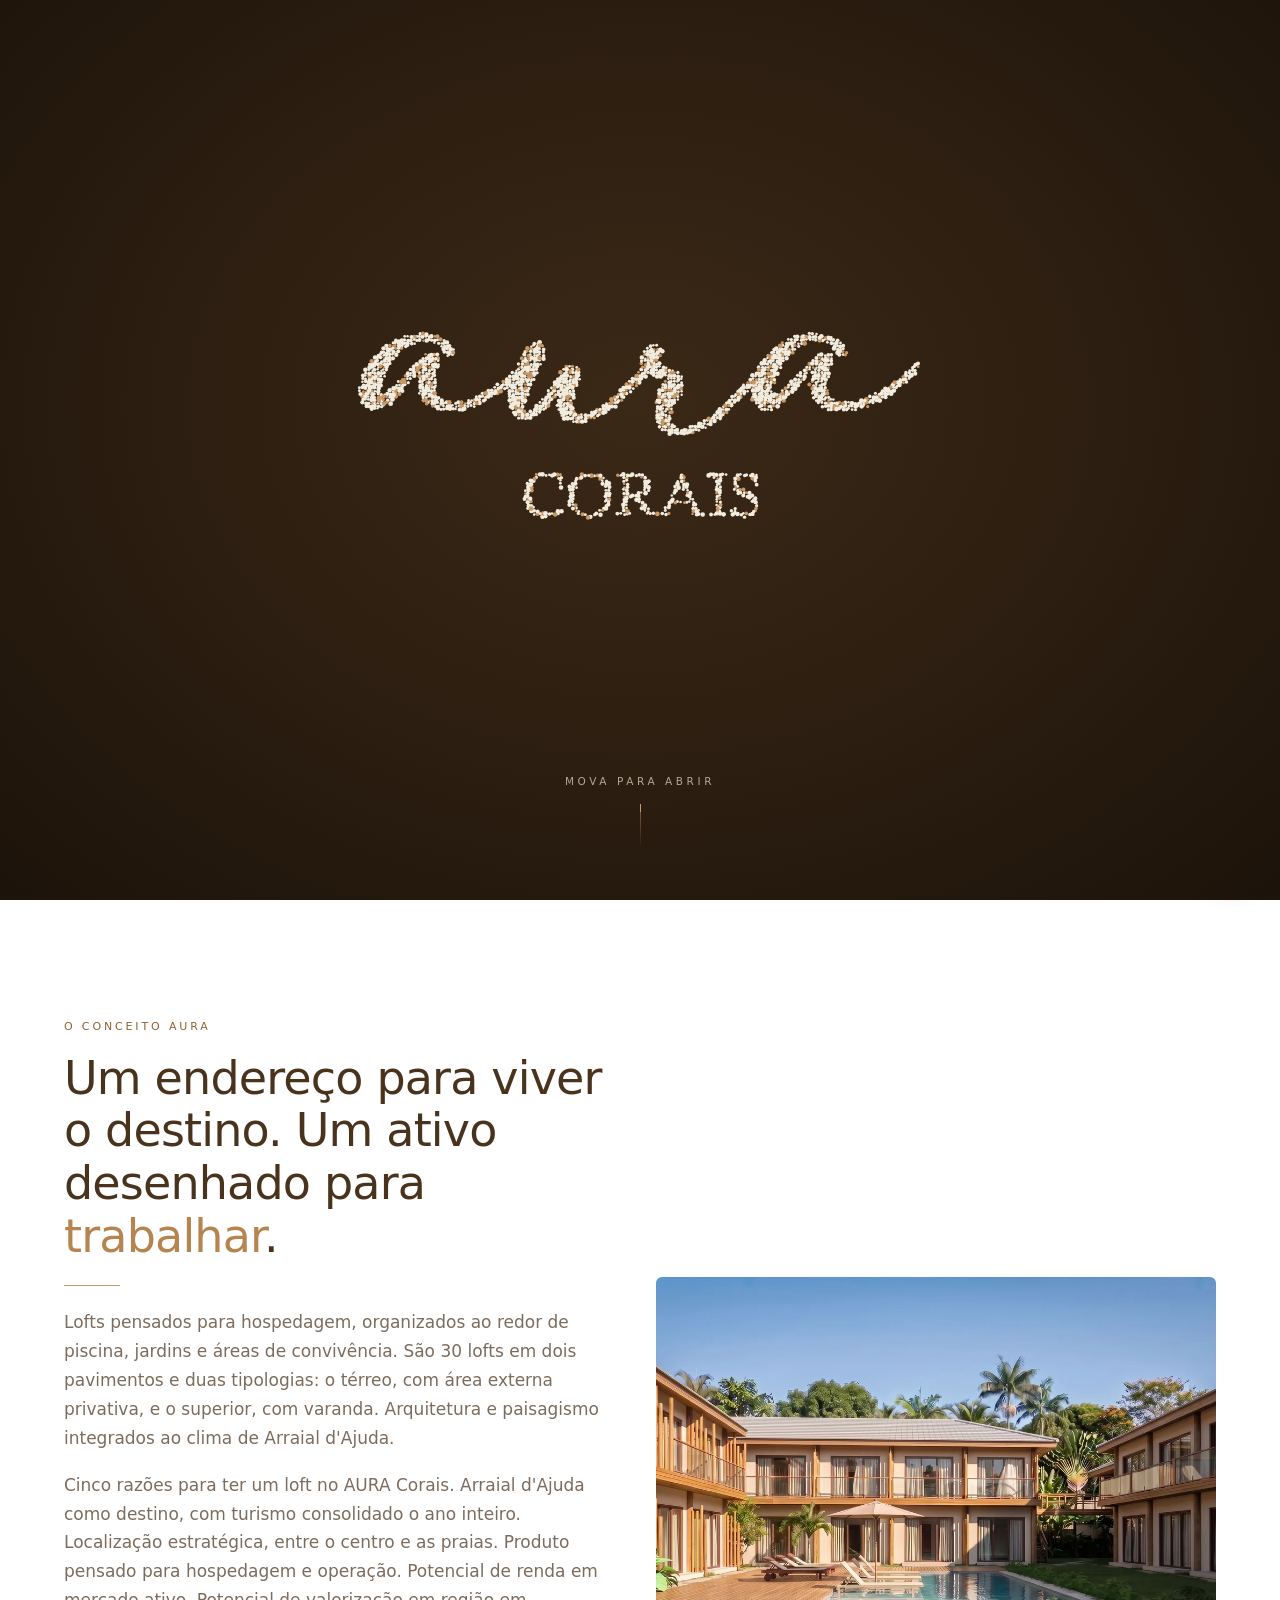
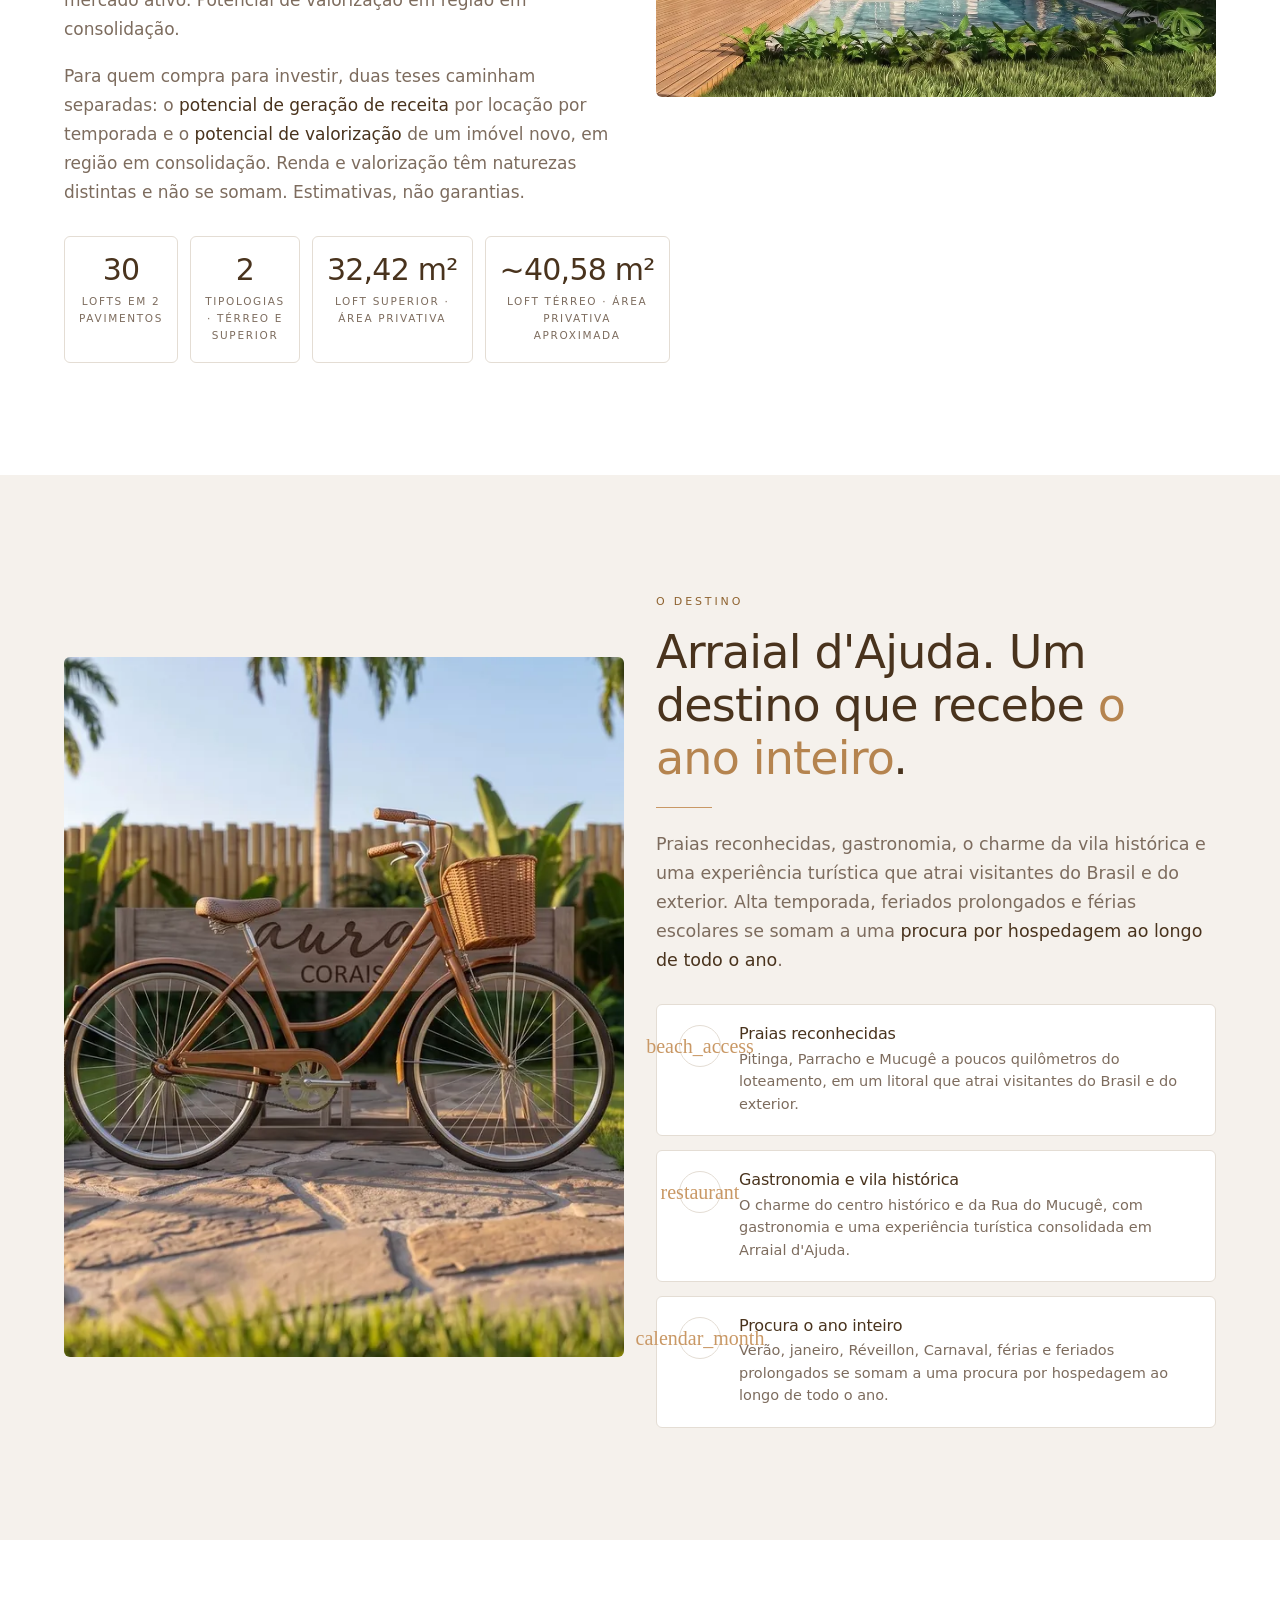
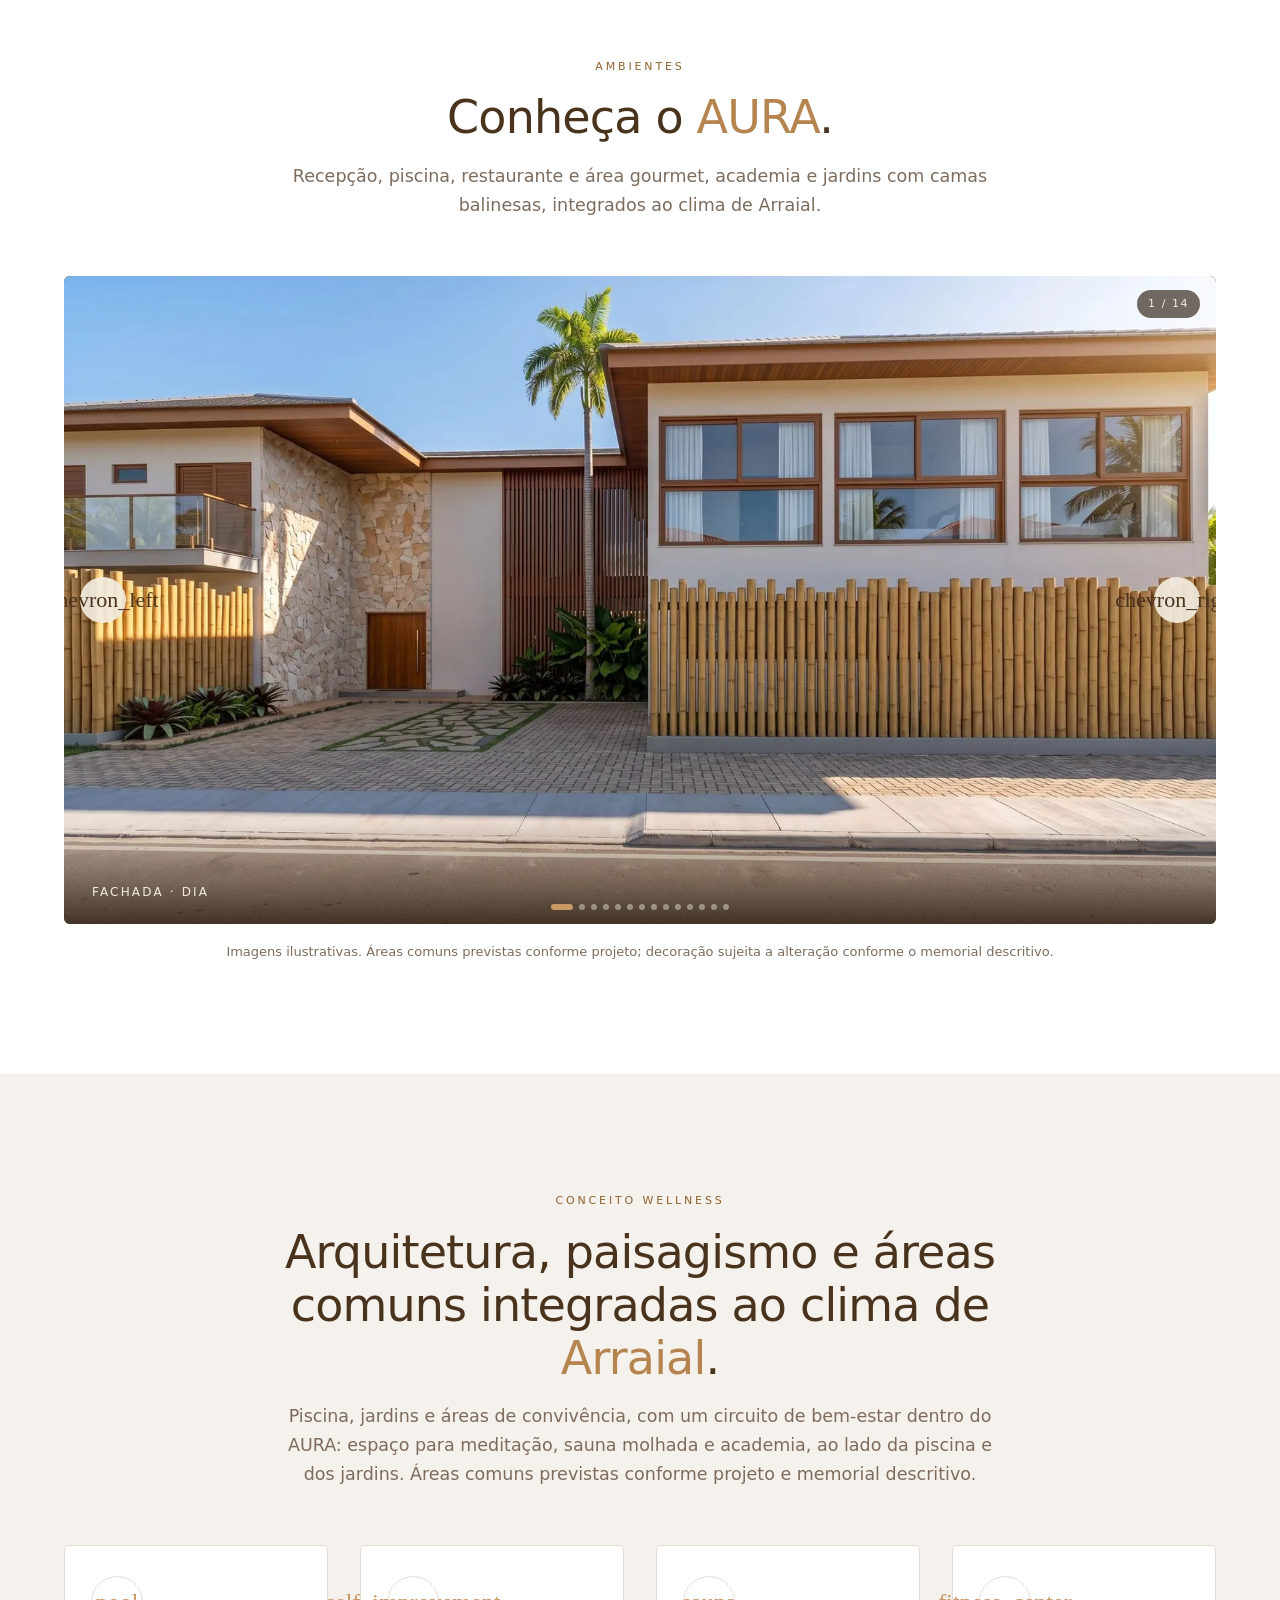
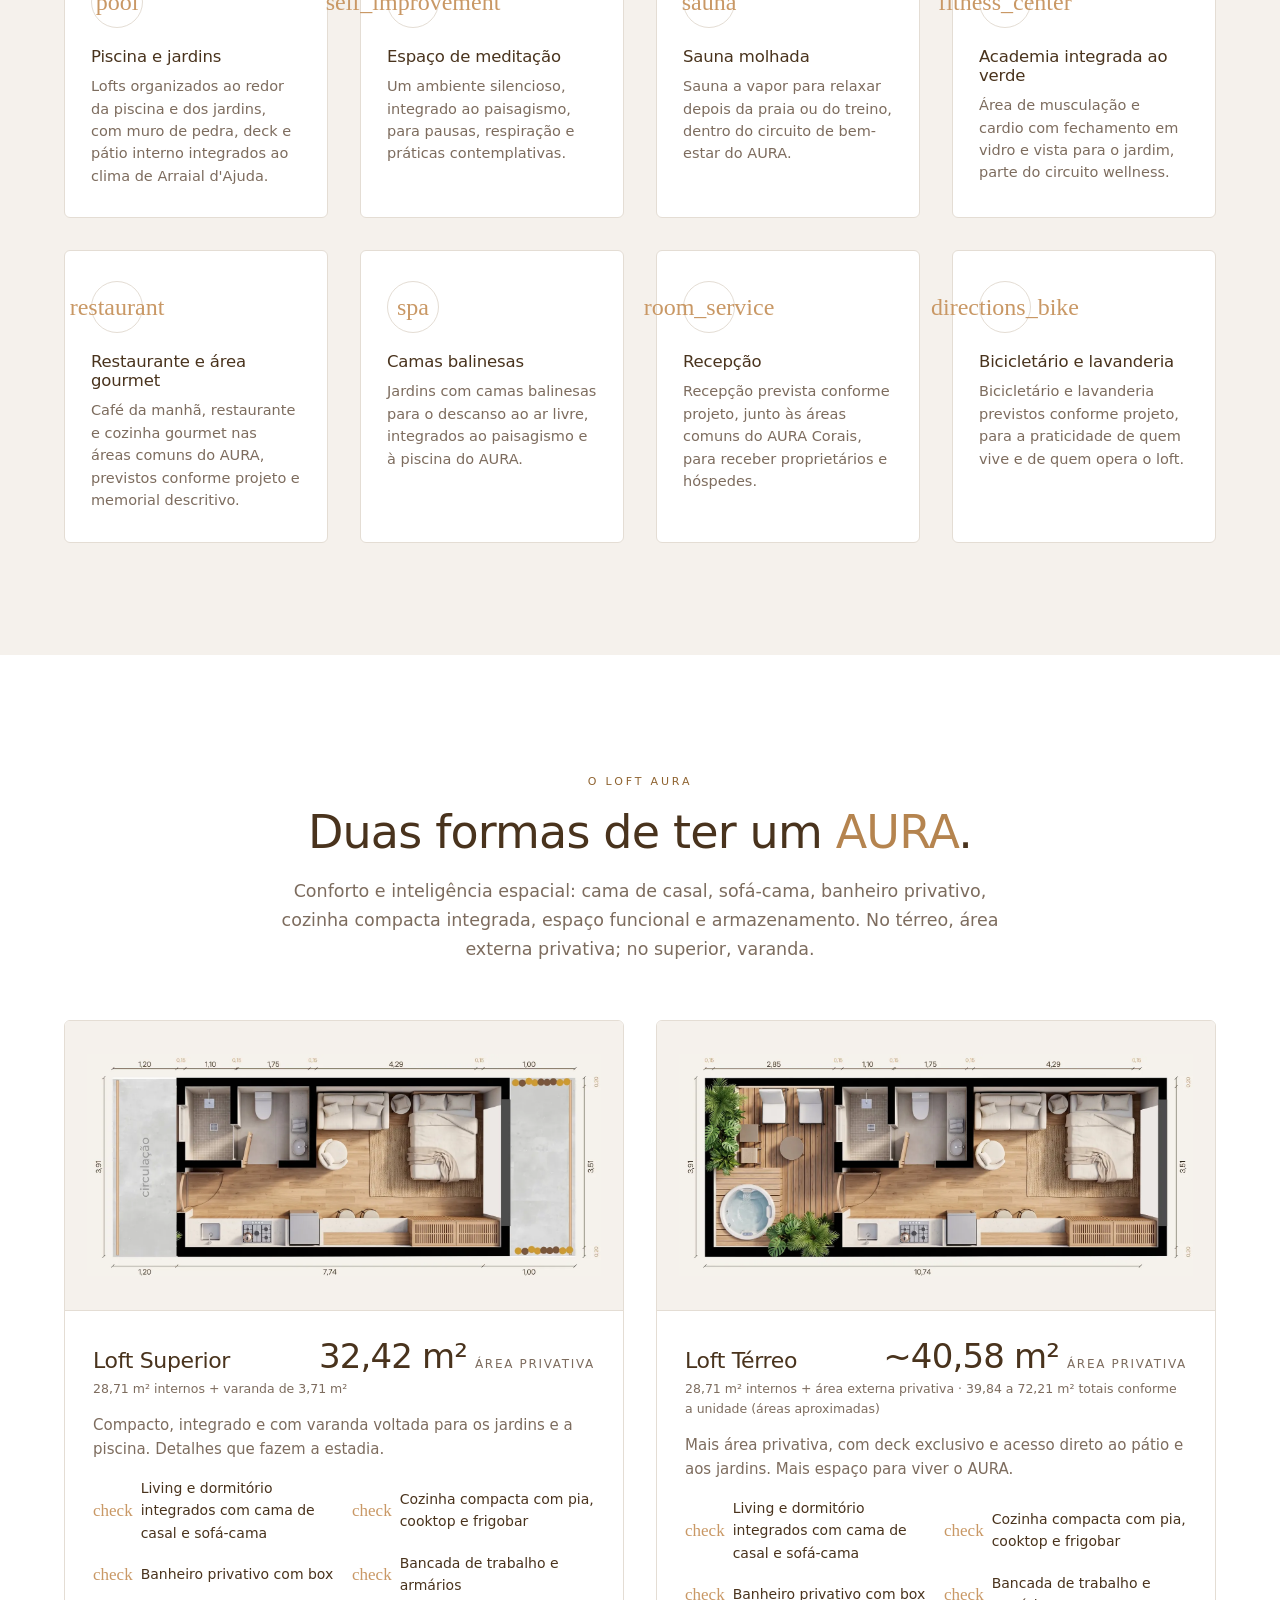
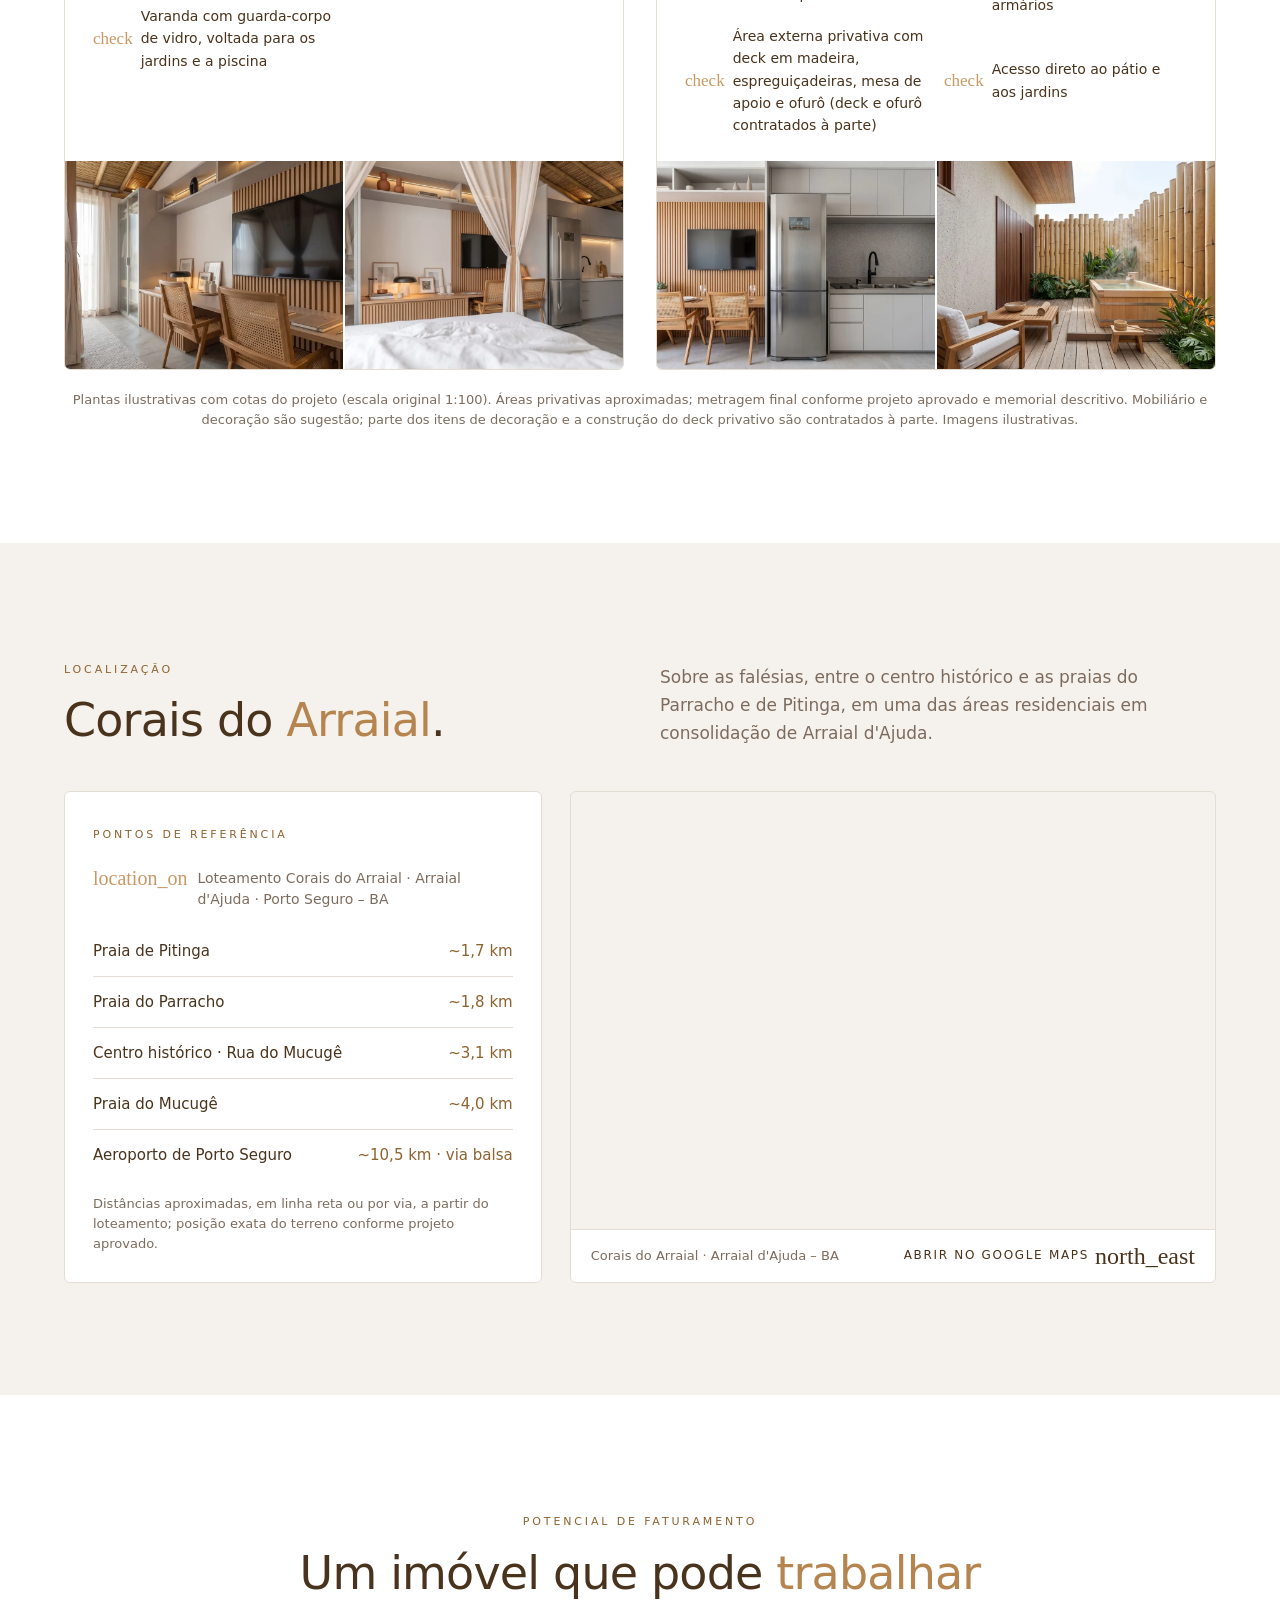
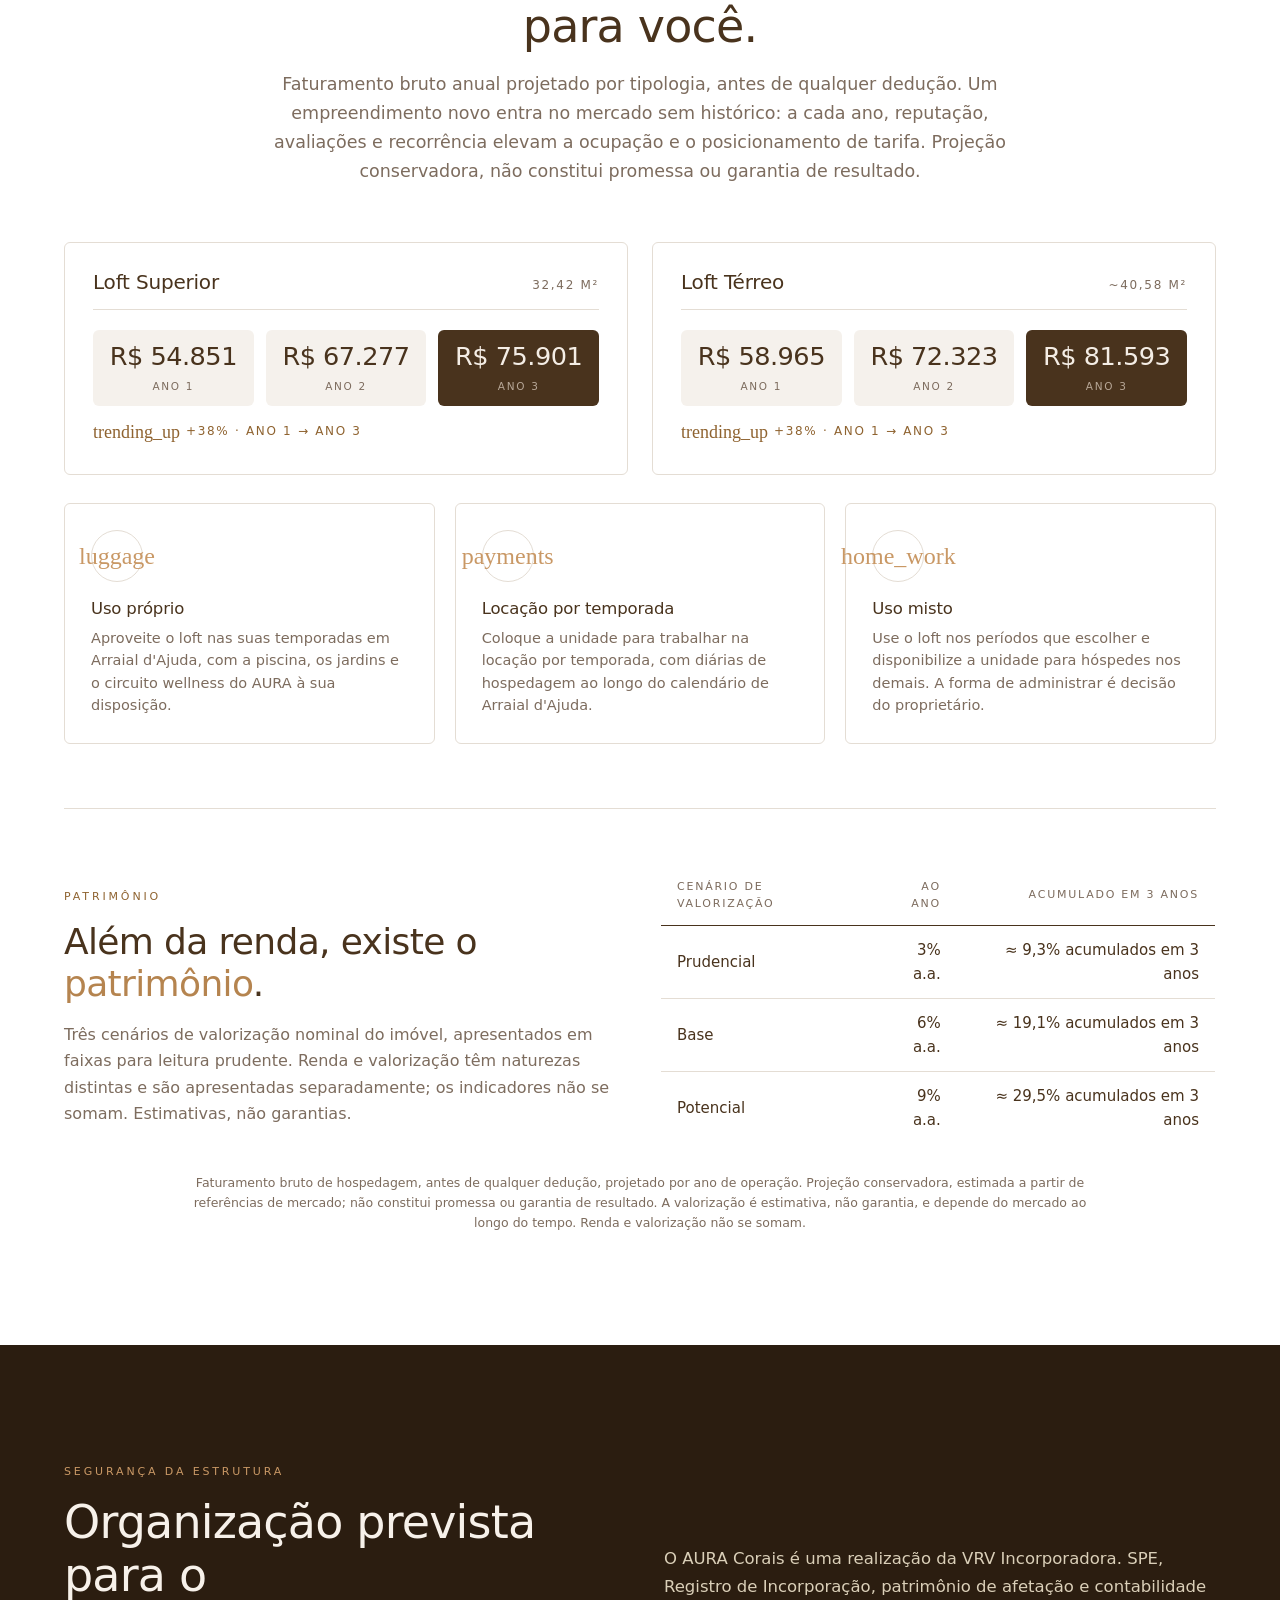
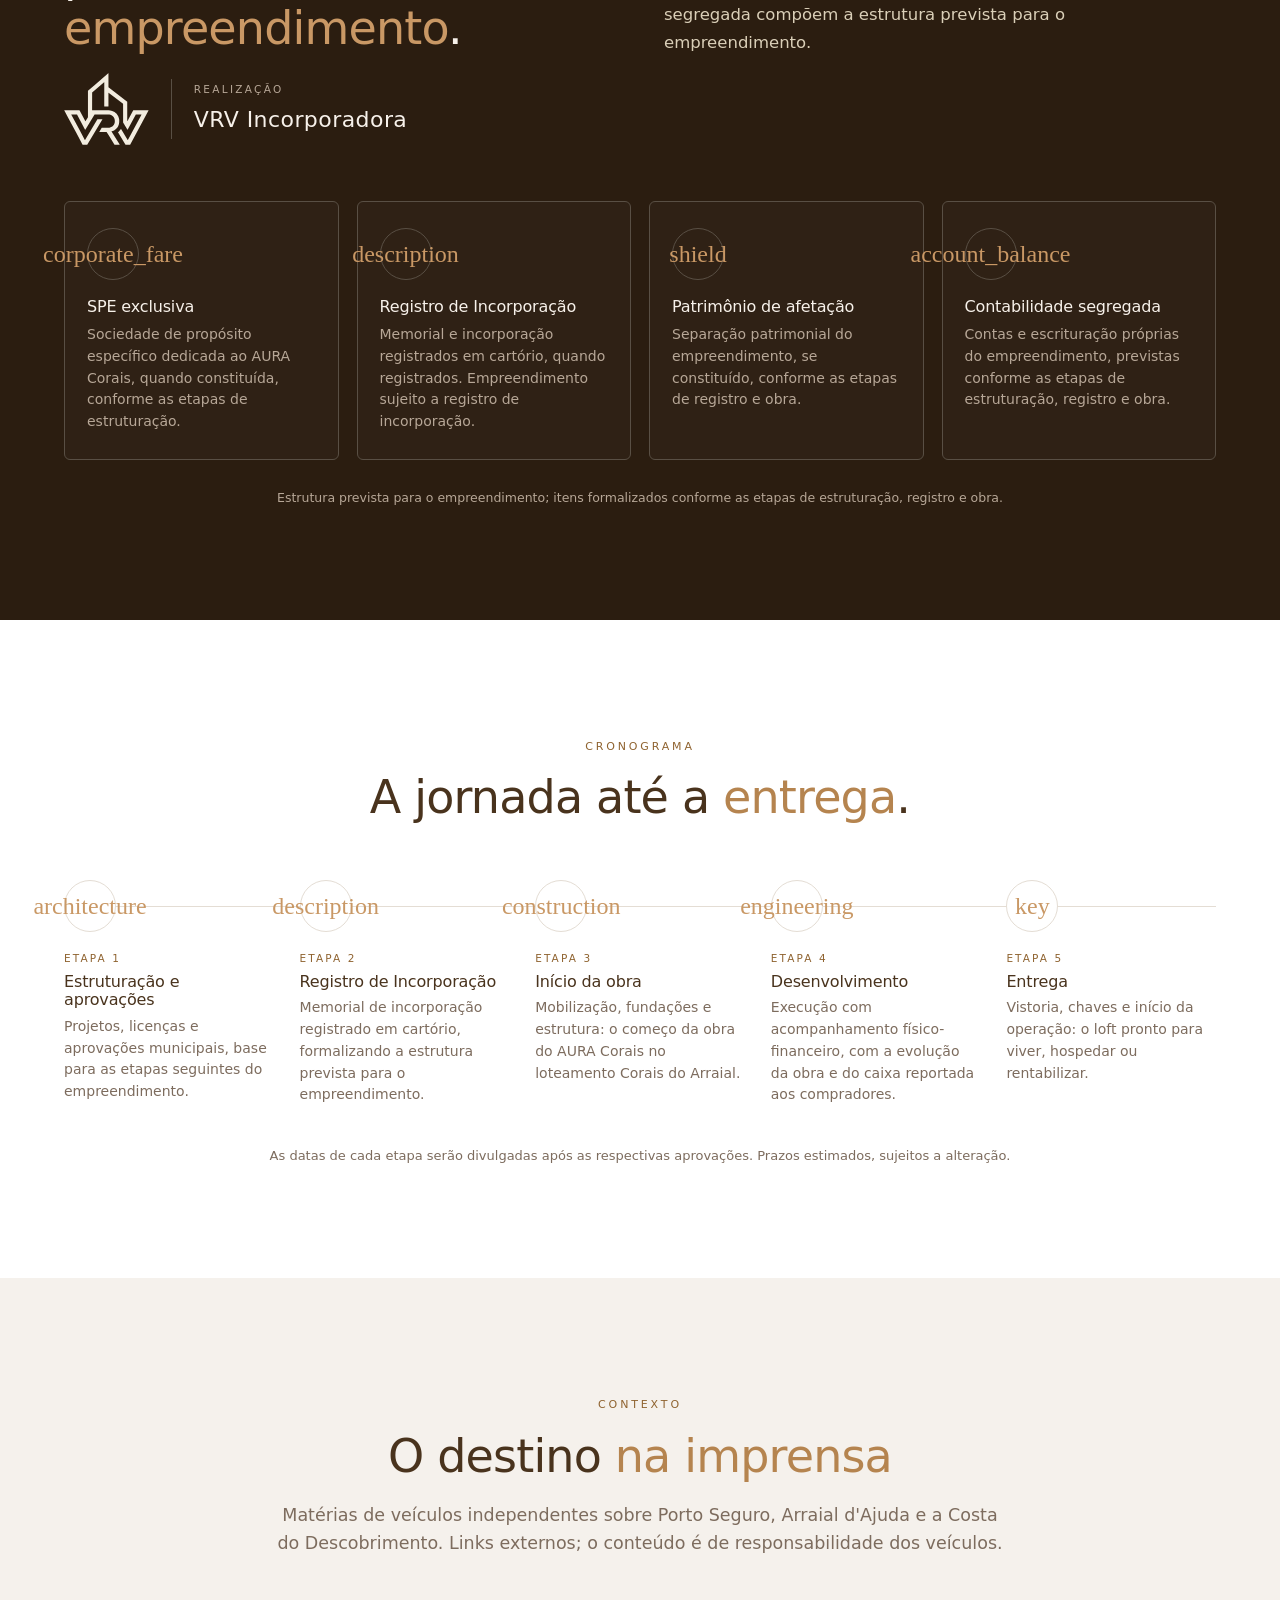
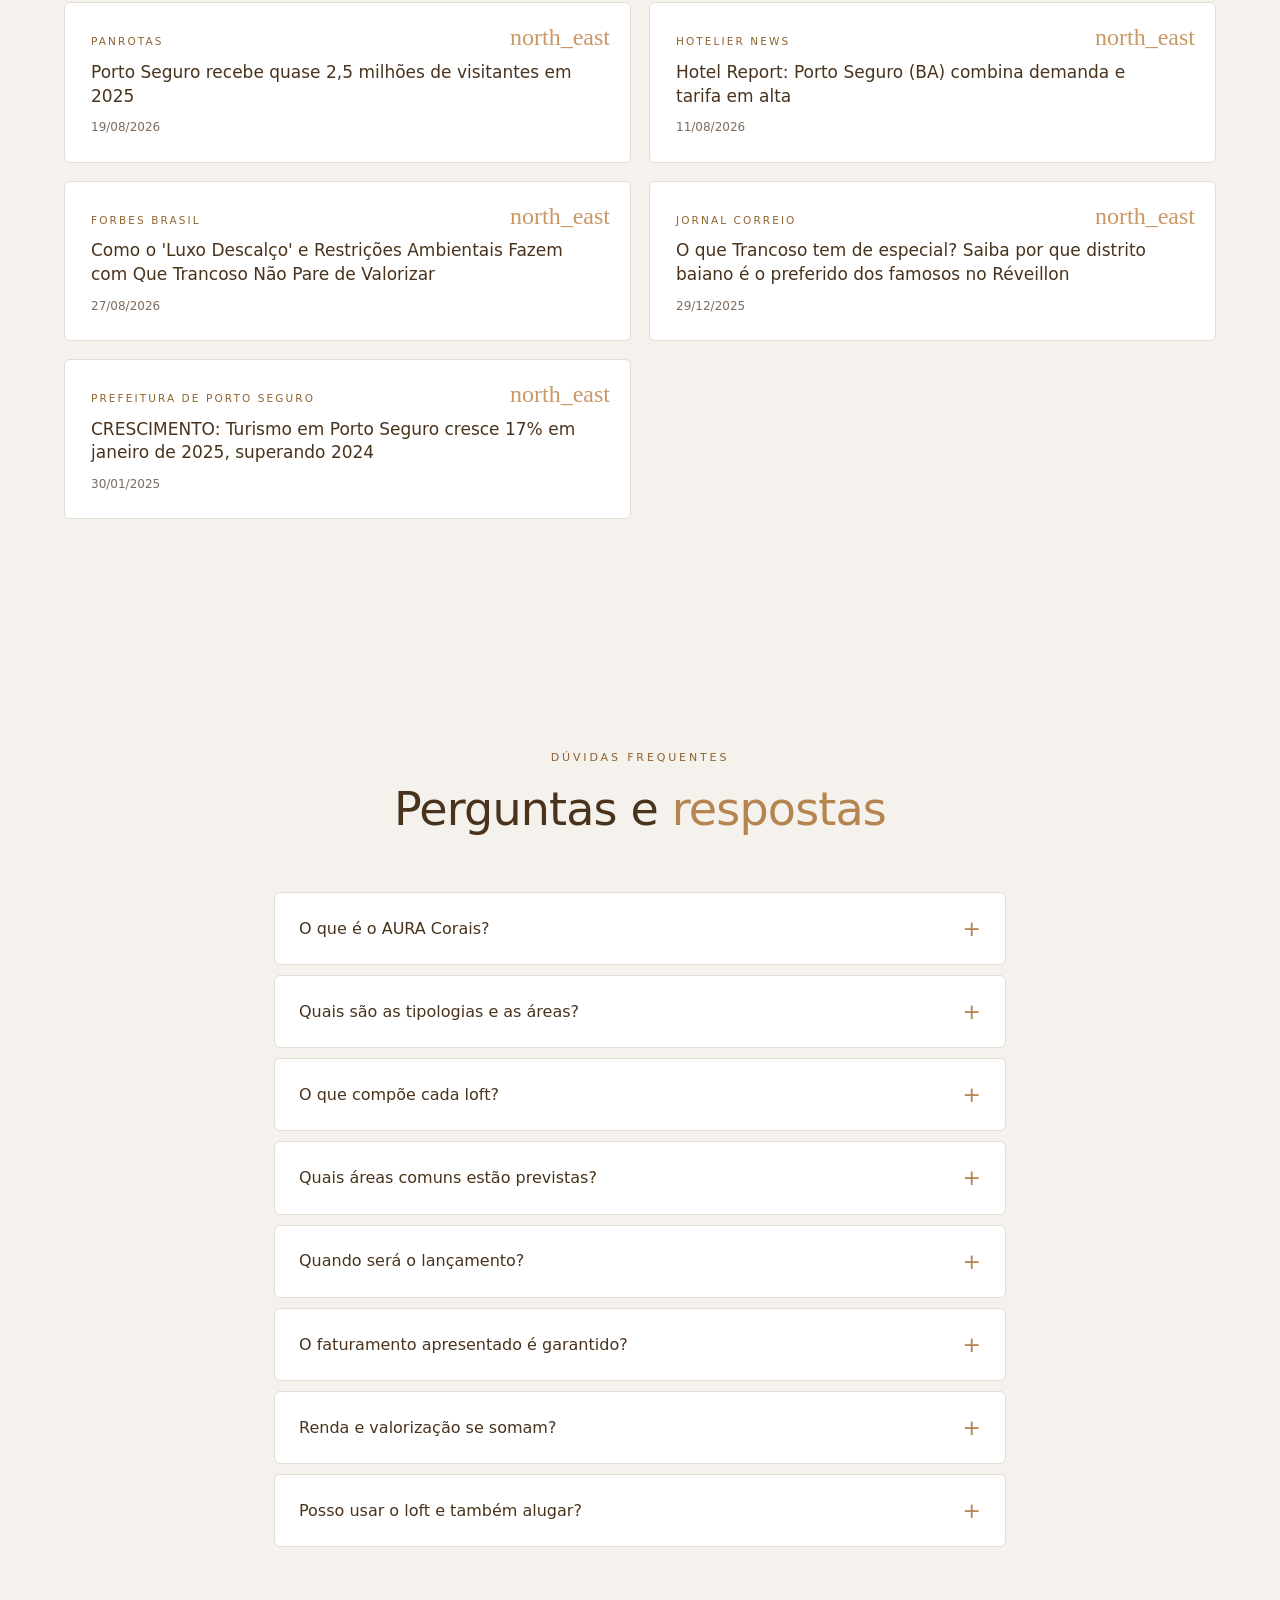
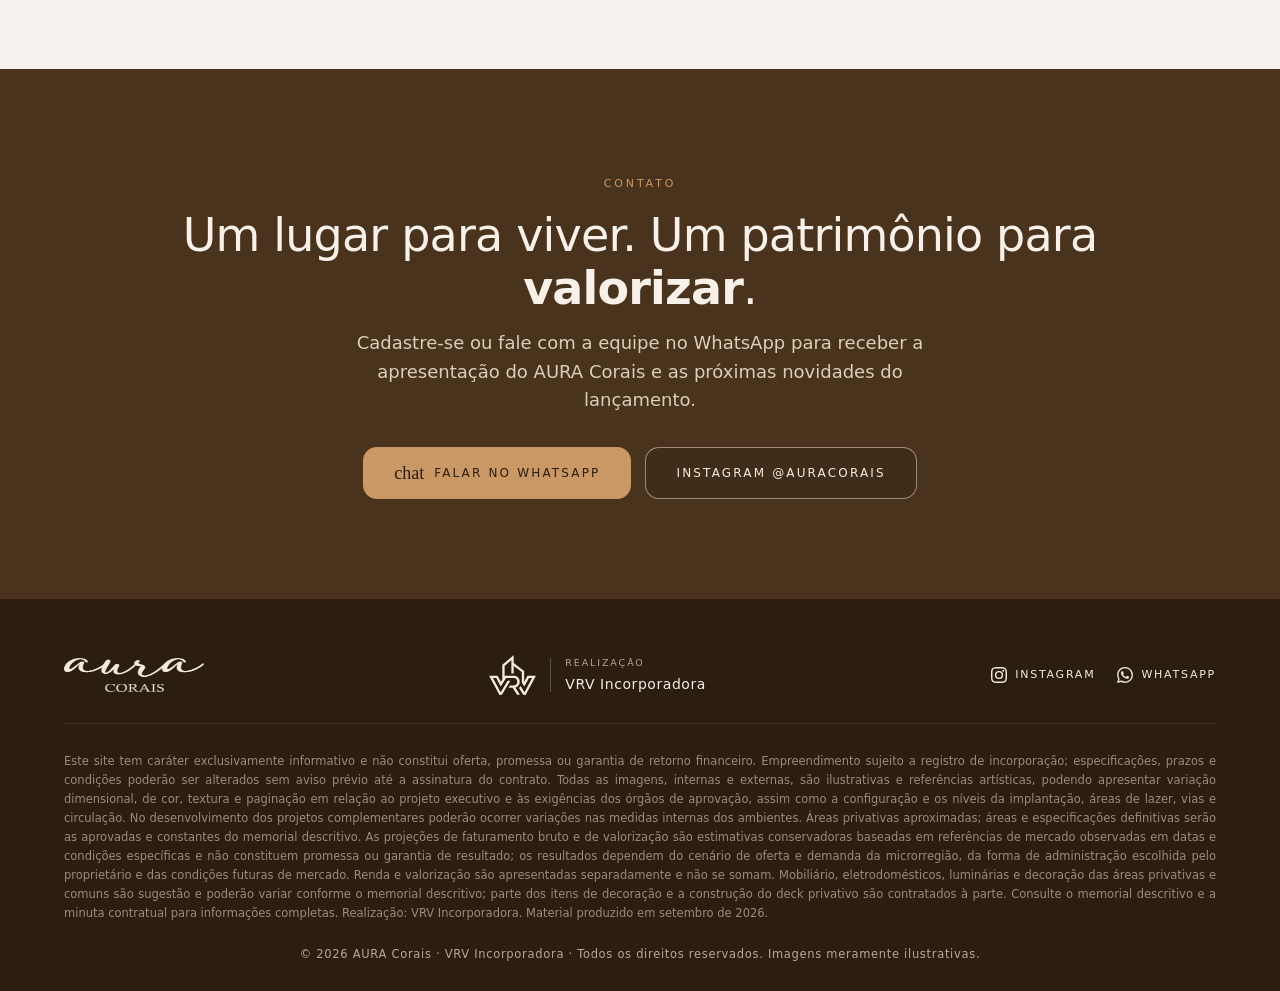
==== commit 5ce21822: "Abertura com partículas formando a logo, hero em cascata e botões mais arredondados Co-Authored-By: " ====
--- a/index.html
+++ b/index.html
@@ -38,8 +38,14 @@
 </head>
 <body>
 
+<!-- ================= ABERTURA (partículas formam a logo → "Mova para abrir") ================= -->
+<div id="intro" class="intro" aria-hidden="true">
+  <canvas id="intro-canvas"></canvas>
+  <div class="intro-dica"><span class="intro-dica-label">Mova para abrir</span><span class="intro-track"><span class="intro-dot"></span></span></div>
+</div>
+
 <!-- ================= HEADER ================= -->
-<header class="header">
+<header class="header h-anim">
   <div class="container header-inner">
     <a href="#hero" class="logo" aria-label="AURA Corais"><img src="assets/logo-creme.png" alt="AURA Corais" width="140" height="46"></a>
     <nav class="menu" aria-label="Seções">
@@ -77,16 +83,16 @@
   <div class="hero-bg"><img src="assets/piscina-noite.webp" alt="AURA Corais: piscina e lofts ao entardecer em Arraial d'Ajuda – BA (imagem ilustrativa)" fetchpriority="high"><div class="hero-overlay"></div></div>
   <div class="container hero-grid">
     <div>
-      <span class="badge">Breve lançamento · Arraial d'Ajuda – BA</span>
-      <h1>Lofts contemporâneos em <strong>Arraial d'Ajuda</strong>.</h1>
-      <p class="sub">Um lugar para viver. Um patrimônio para valorizar. Lofts com piscina, jardins e circuito wellness, entre o centro histórico e as praias de Arraial d'Ajuda.</p>
-      <div class="hero-acoes">
+      <span class="badge h-anim">Breve lançamento · Arraial d'Ajuda – BA</span>
+      <h1 class="h-anim">Lofts contemporâneos em <strong>Arraial d'Ajuda</strong>.</h1>
+      <p class="sub h-anim">Um lugar para viver. Um patrimônio para valorizar. Lofts com piscina, jardins e circuito wellness, entre o centro histórico e as praias de Arraial d'Ajuda.</p>
+      <div class="hero-acoes h-anim">
         <a href="#form-card" class="btn btn-primario">Quero receber a apresentação</a>
         <a href="#aura" class="btn btn-contorno">Conhecer o projeto</a>
       </div>
-      <div class="hero-local"><span class="ms" aria-hidden="true">location_on</span><span>Corais do Arraial · Arraial d'Ajuda – BA</span></div>
-    </div>
-    <div class="form-card" id="form-card">
+      <div class="hero-local h-anim"><span class="ms" aria-hidden="true">location_on</span><span>Corais do Arraial · Arraial d'Ajuda – BA</span></div>
+    </div>
+    <div class="form-card h-anim" id="form-card">
       <div id="form-cabecalho">
         <h3>Receba a apresentação em primeira mão</h3>
         <p class="ajuda">Cadastre-se e receba o book do AURA Corais e as próximas novidades do lançamento.</p>
--- a/styles.css
+++ b/styles.css
@@ -56,7 +56,7 @@
 .label { font-size: 11px; font-weight: 500; letter-spacing: .18em; text-transform: uppercase; color: var(--muted); }
 
 /* ---------- botões ---------- */
-.btn { display: inline-flex; align-items: center; justify-content: center; gap: 10px; min-height: 52px; padding: 0 30px; border-radius: 3px; font-family: var(--fonte); font-weight: 500; font-size: 12px; letter-spacing: .18em; text-transform: uppercase; border: 1px solid transparent; cursor: pointer; transition: var(--t); white-space: nowrap; }
+.btn { display: inline-flex; align-items: center; justify-content: center; gap: 10px; min-height: 52px; padding: 0 30px; border-radius: 14px; font-family: var(--fonte); font-weight: 500; font-size: 12px; letter-spacing: .18em; text-transform: uppercase; border: 1px solid transparent; cursor: pointer; transition: var(--t); white-space: nowrap; }
 .btn .ms { font-size: 18px; }
 .btn-primario { background: var(--mel); color: var(--deep); }
 .btn-primario:hover { background: var(--mel-escuro); color: var(--white); transform: translateY(-2px); }
@@ -370,3 +370,28 @@
   .rodape-site .aviso { text-align: left; }
   .real-marca svg { height: 56px; }
 }
+
+/* ---------- abertura: partículas formam a logo → "Mova para abrir" ---------- */
+.intro { position: fixed; inset: 0; z-index: 300; background: radial-gradient(ellipse at 50% 45%, #3B2917 0%, var(--deep) 55%, #1C130A 100%); display: flex; align-items: center; justify-content: center; overflow: hidden; transition: opacity .8s ease; }
+.intro.saindo { opacity: 0; pointer-events: none; }
+.intro canvas { position: absolute; inset: 0; width: 100%; height: 100%; }
+.intro-dica { position: absolute; left: 0; right: 0; bottom: 52px; display: flex; flex-direction: column; align-items: center; gap: 14px; opacity: 0; transform: translateY(12px); transition: opacity .9s ease, transform .9s ease; }
+.intro.pronto .intro-dica { opacity: 1; transform: none; }
+.intro-dica-label { font-size: 10.5px; font-weight: 500; letter-spacing: .34em; text-transform: uppercase; color: var(--dark-muted); }
+.intro-track { position: relative; width: 1px; height: 44px; background: linear-gradient(to bottom, rgba(201, 152, 101, .6), transparent); overflow: hidden; }
+.intro-dot { position: absolute; top: 0; left: 50%; width: 3px; height: 8px; margin-left: -1.5px; border-radius: 2px; background: var(--mel); animation: introDot 1.6s ease-in-out infinite; }
+@keyframes introDot { 0% { transform: translateY(-8px); opacity: 0; } 40% { opacity: 1; } 100% { transform: translateY(44px); opacity: 0; } }
+body.intro-ativa { overflow: hidden; }
+
+/* hero em cascata depois da abertura: título → subtítulo → botões → local → formulário (por último) */
+.h-anim { transition: opacity .9s cubic-bezier(.22, .61, .36, 1), transform .9s cubic-bezier(.22, .61, .36, 1); }
+body.intro-ativa .h-anim { opacity: 0; transform: translateY(28px); transition: none; }
+body.intro-ativa .header.h-anim { transform: translateY(-16px); }
+body.aberto .header.h-anim { transition-delay: .45s; }
+body.aberto .badge.h-anim { transition-delay: .5s; }
+body.aberto h1.h-anim { transition-delay: .7s; }
+body.aberto .sub.h-anim { transition-delay: 1.0s; }
+body.aberto .hero-acoes.h-anim { transition-delay: 1.25s; }
+body.aberto .hero-local.h-anim { transition-delay: 1.4s; }
+body.aberto .form-card.h-anim { transition-delay: 1.85s; transition-duration: 1.1s; }
+@media (prefers-reduced-motion: reduce) { .intro { display: none; } .h-anim { transition: none; } }
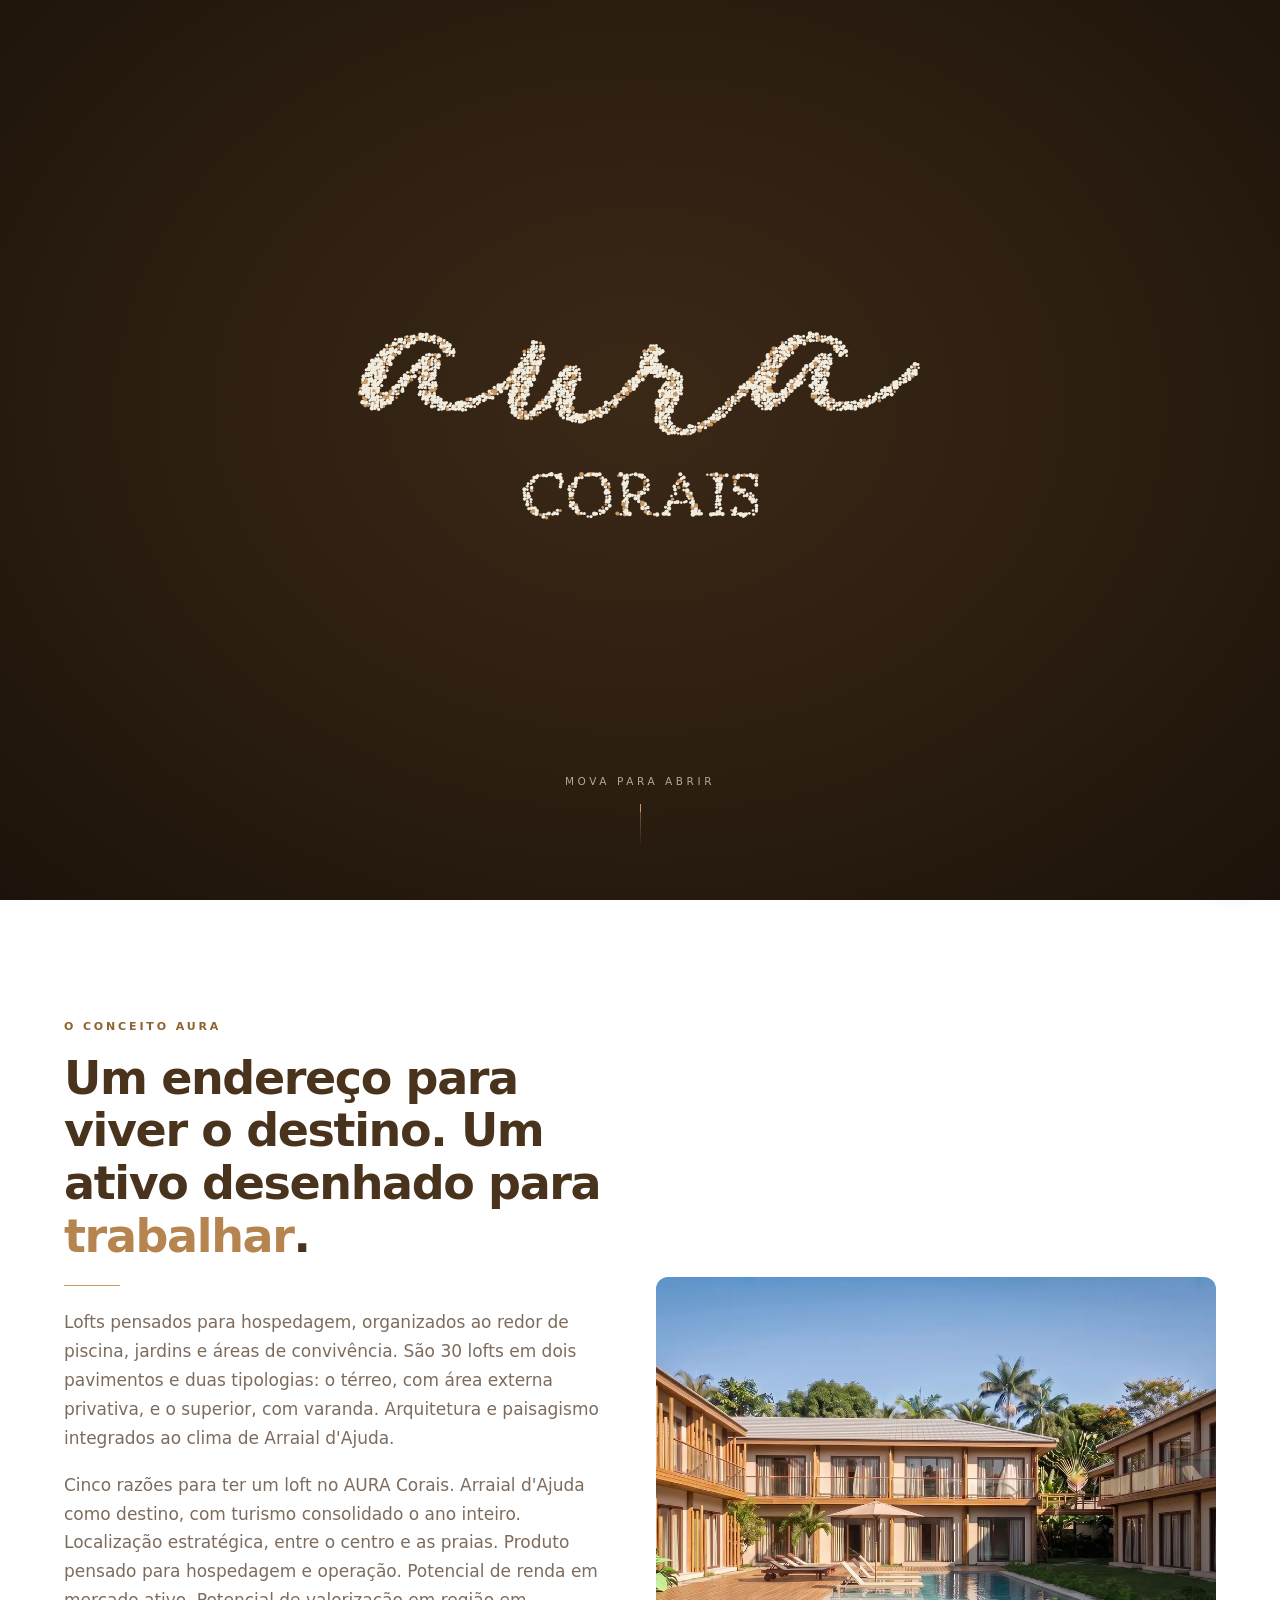
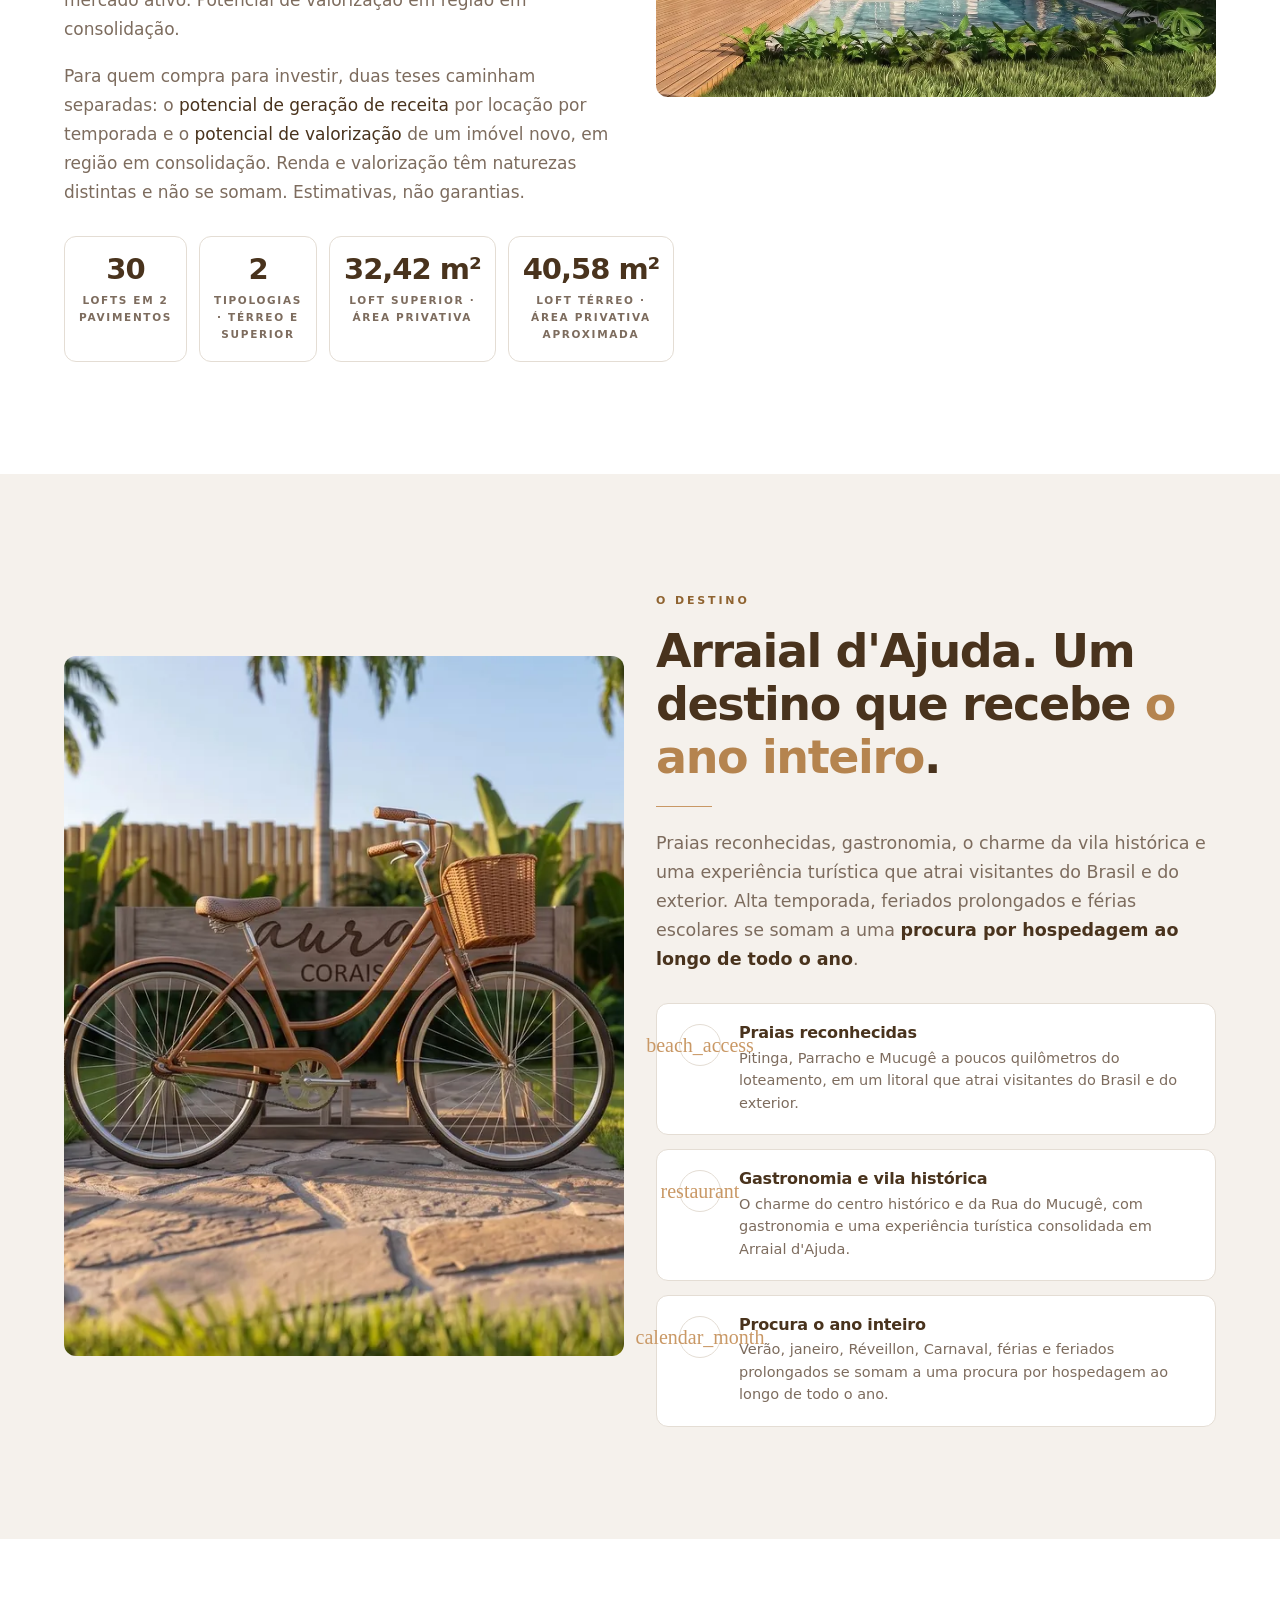
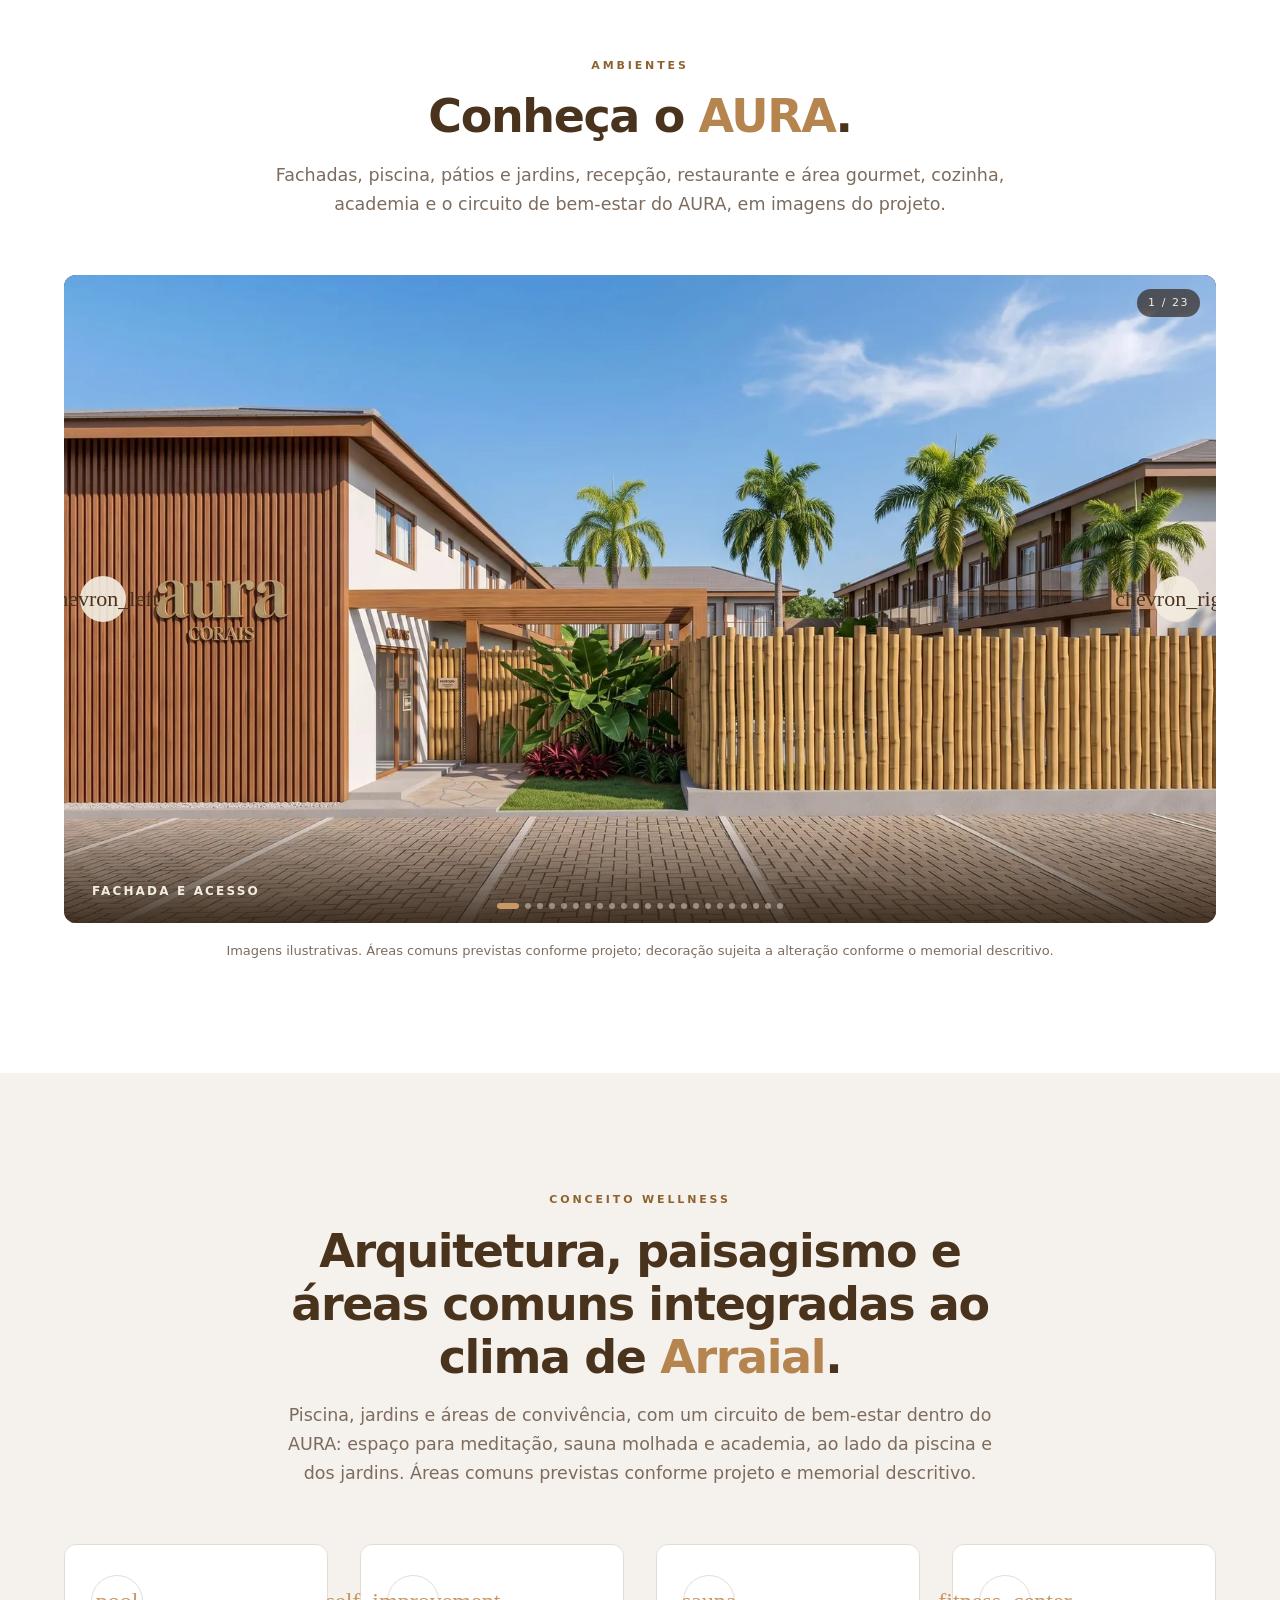
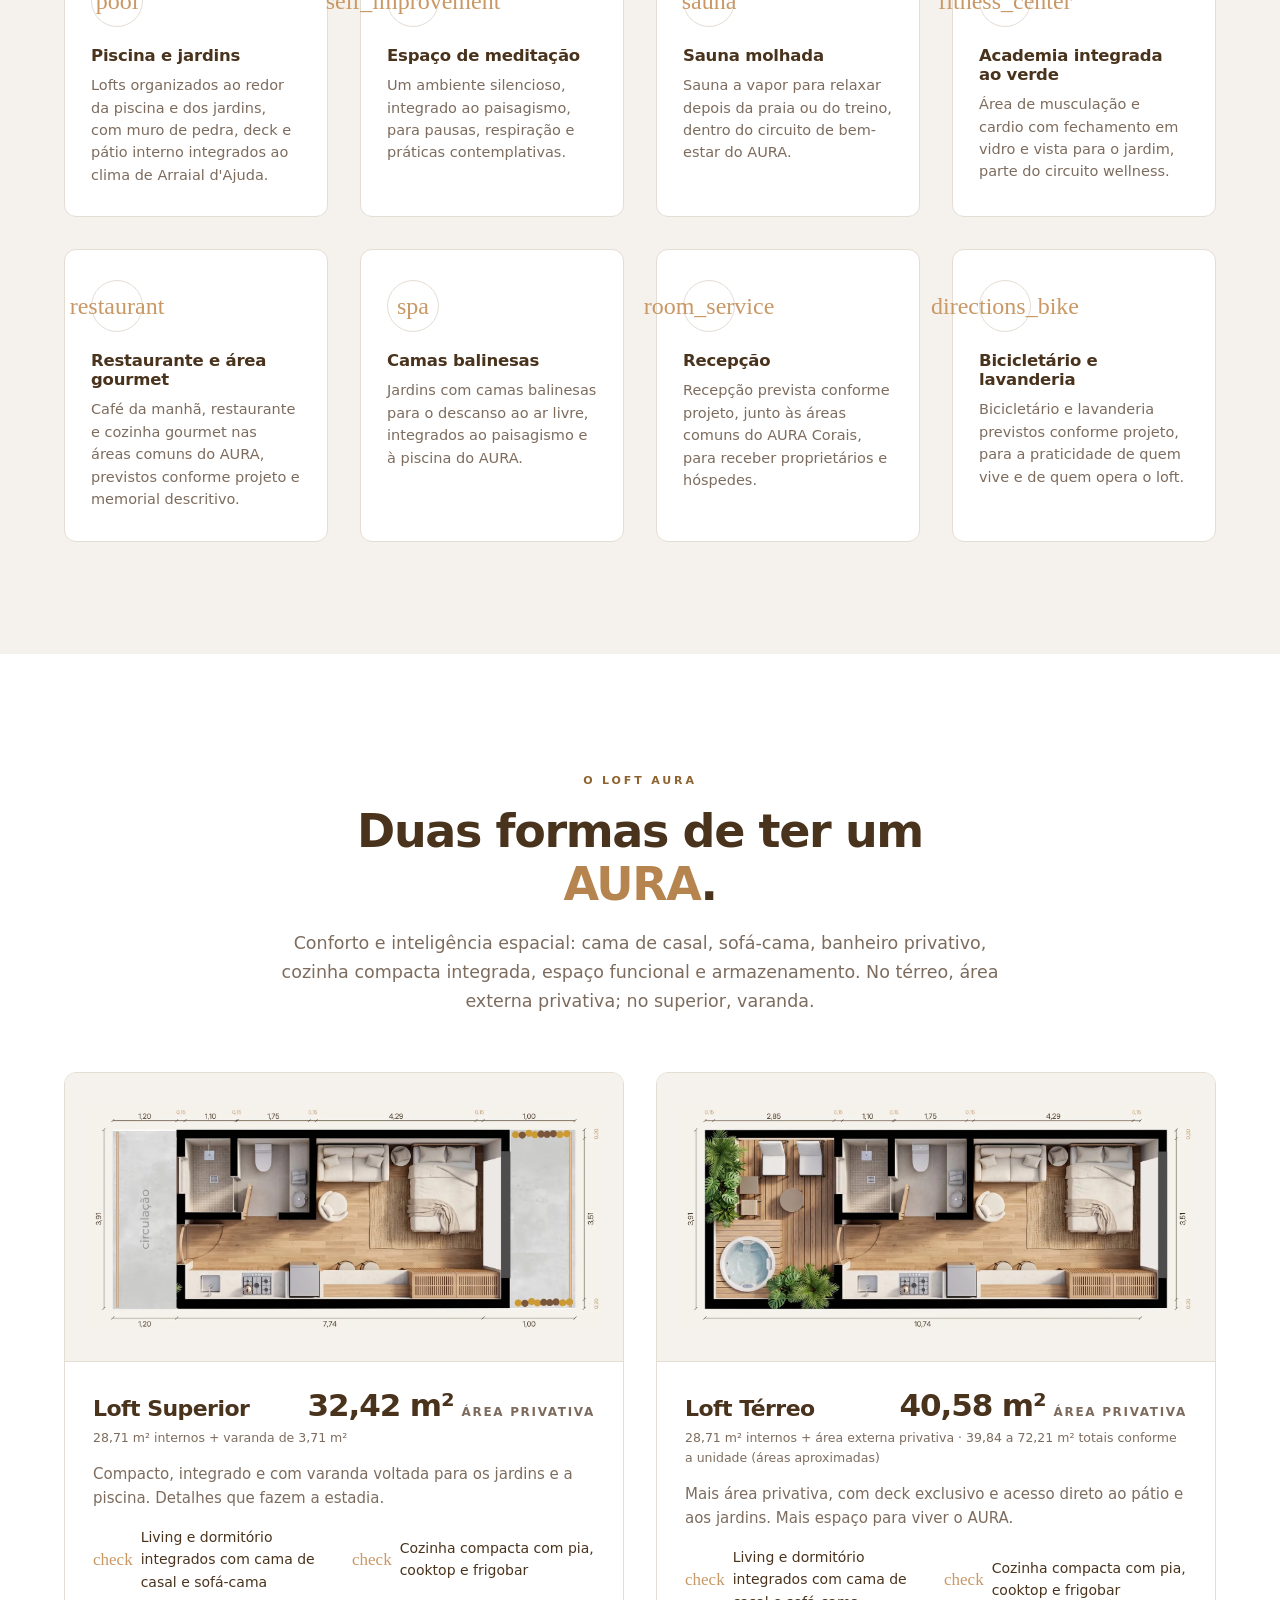
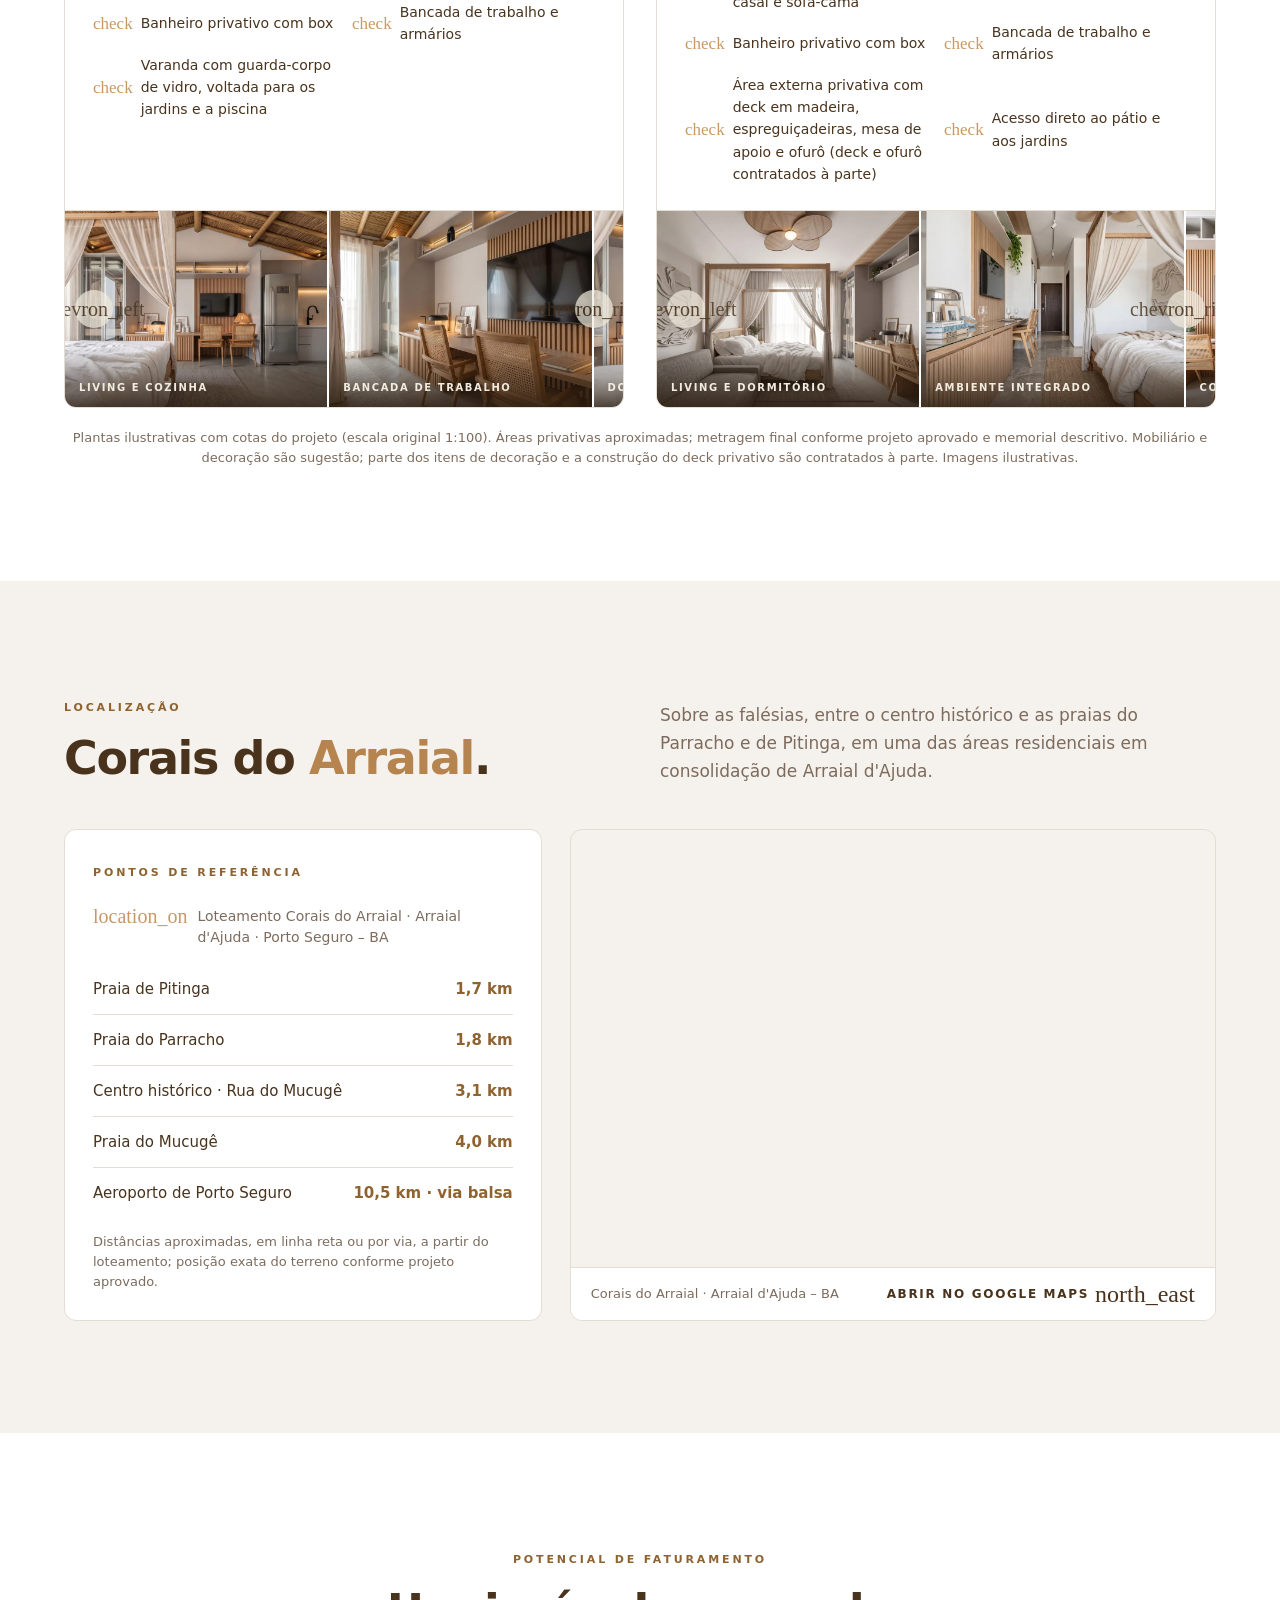
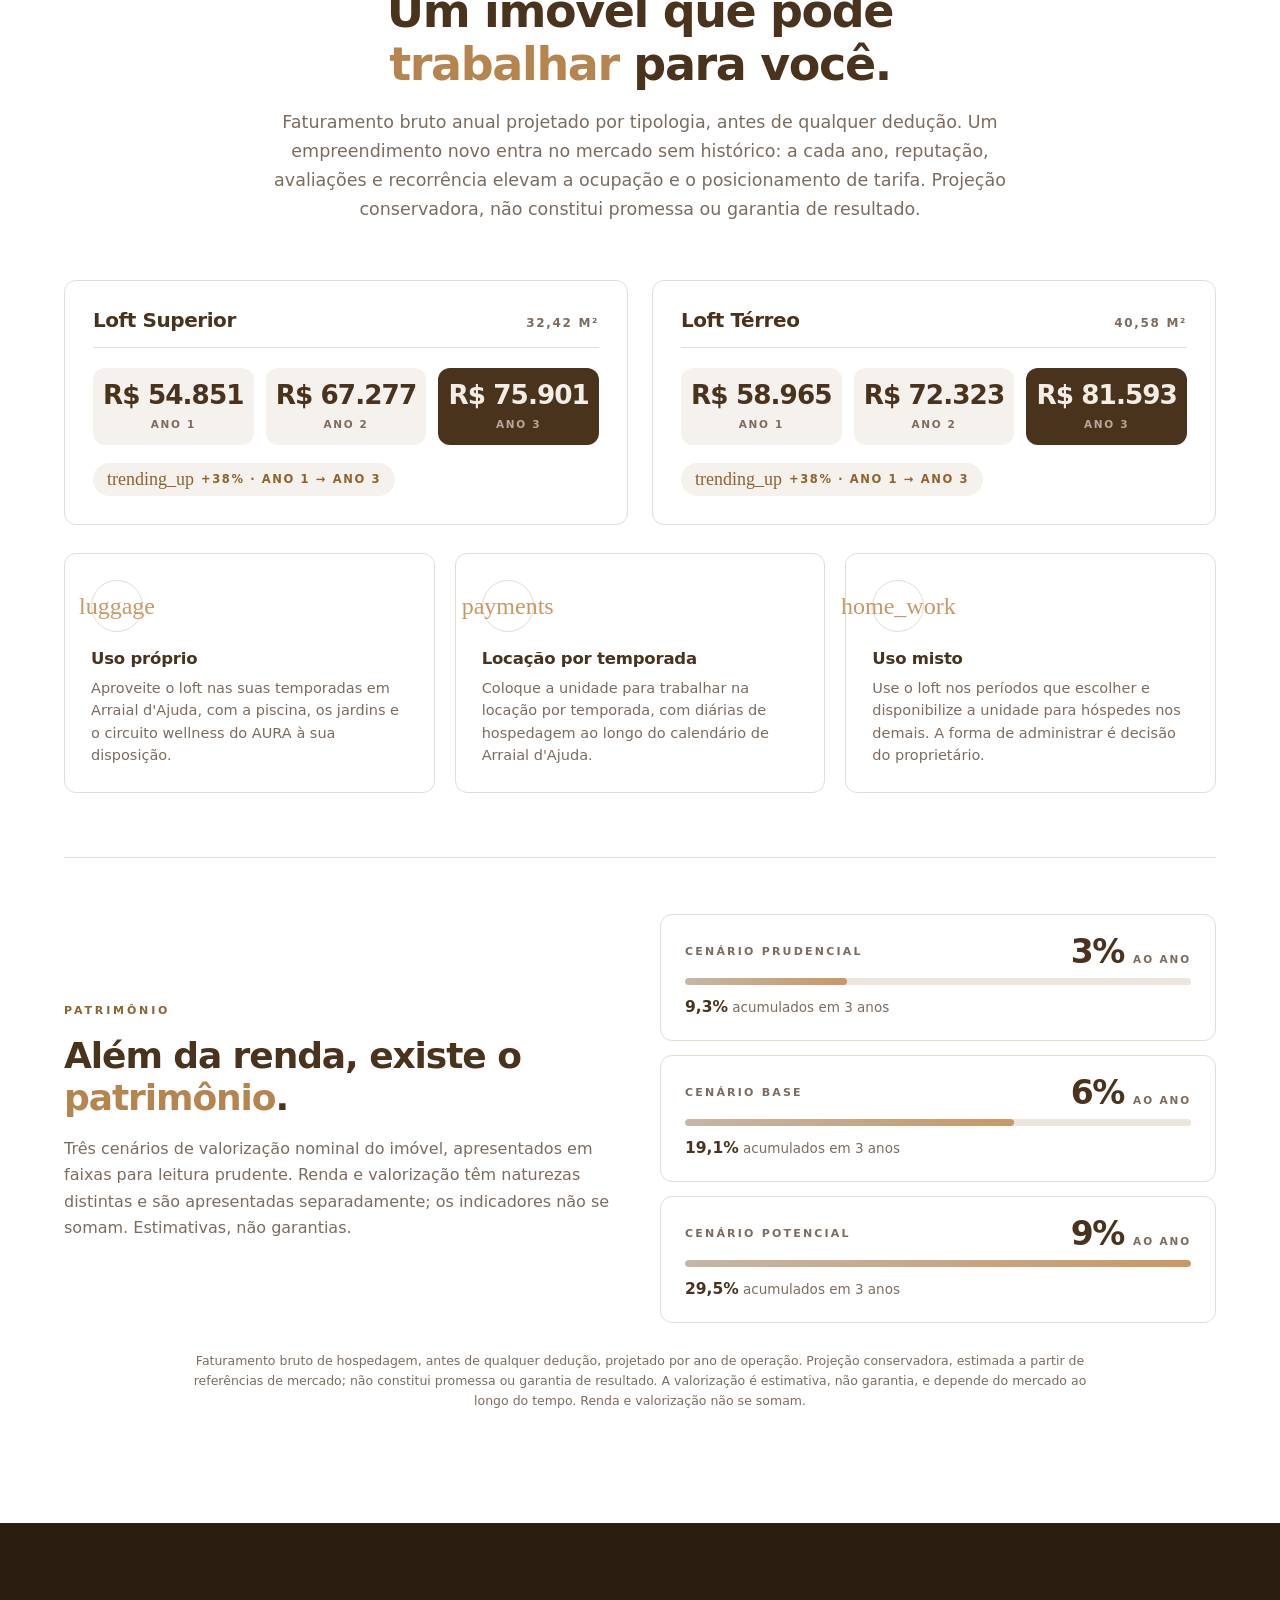
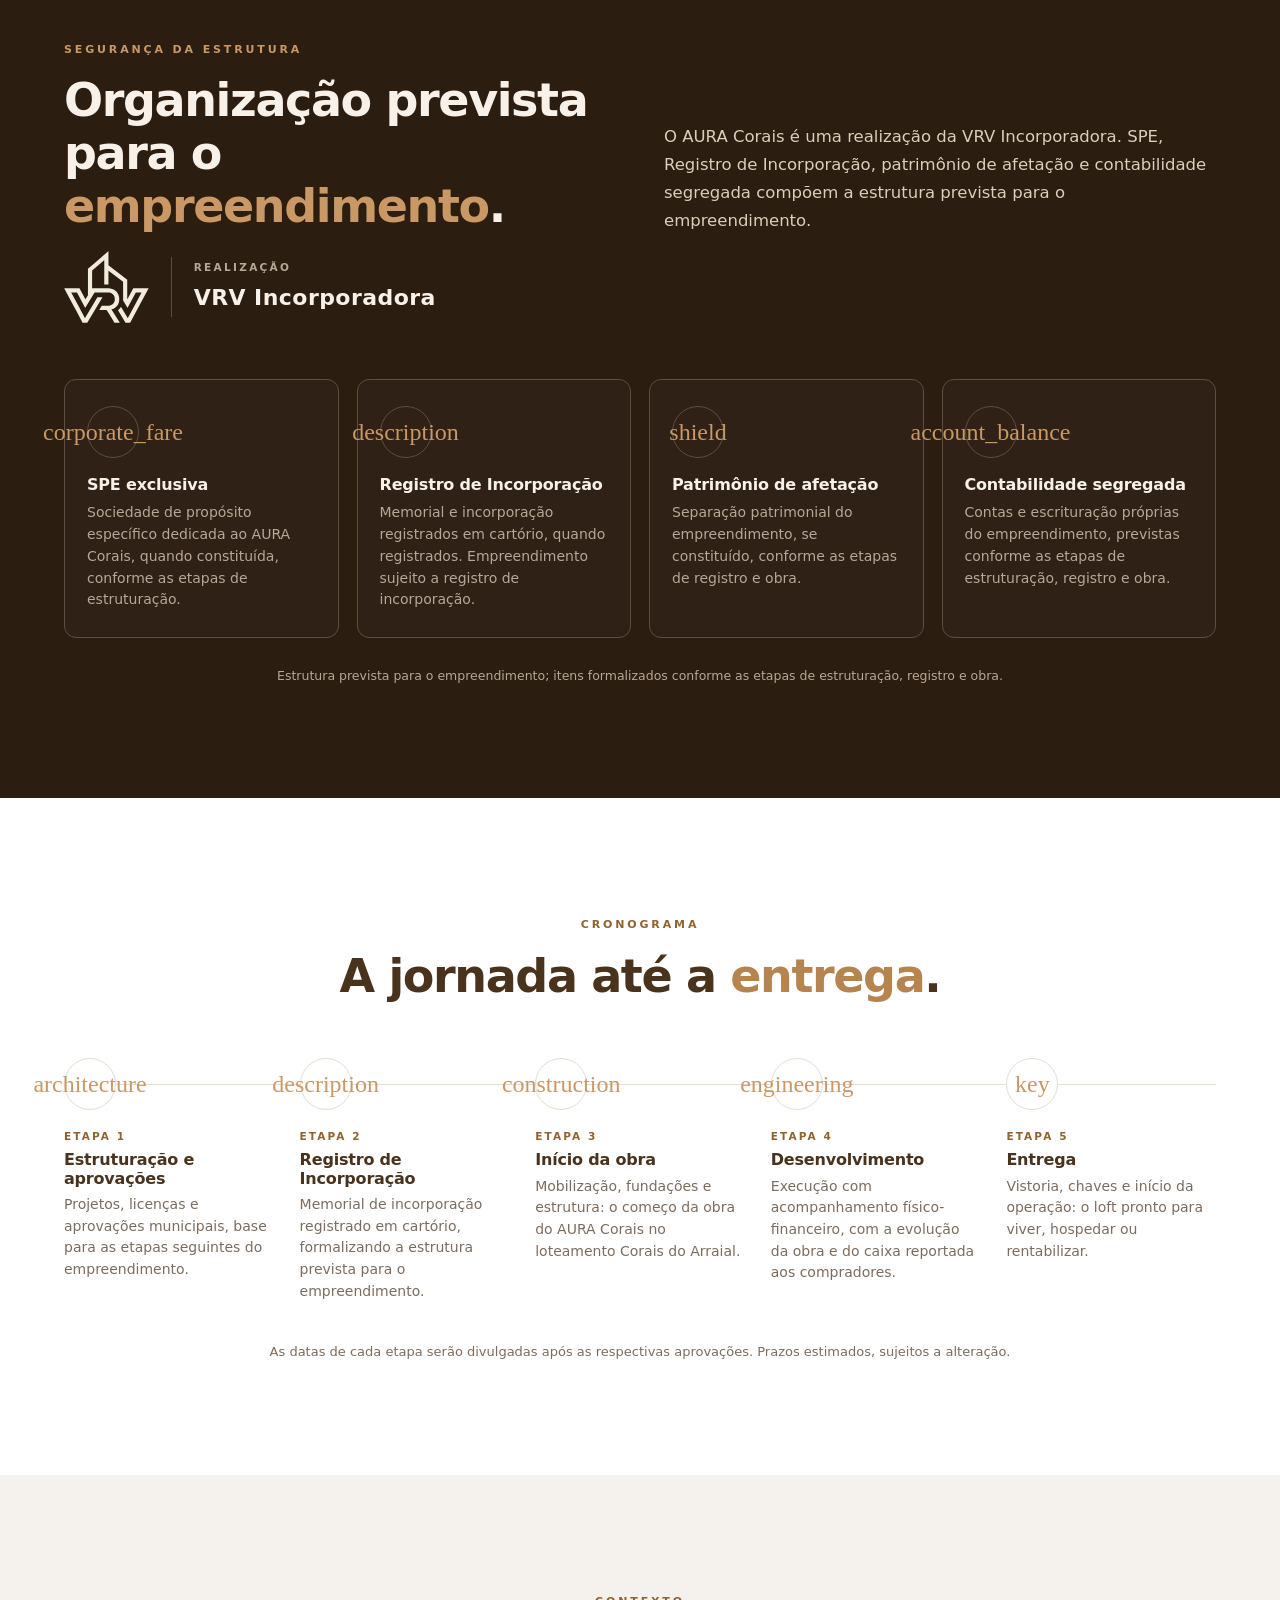
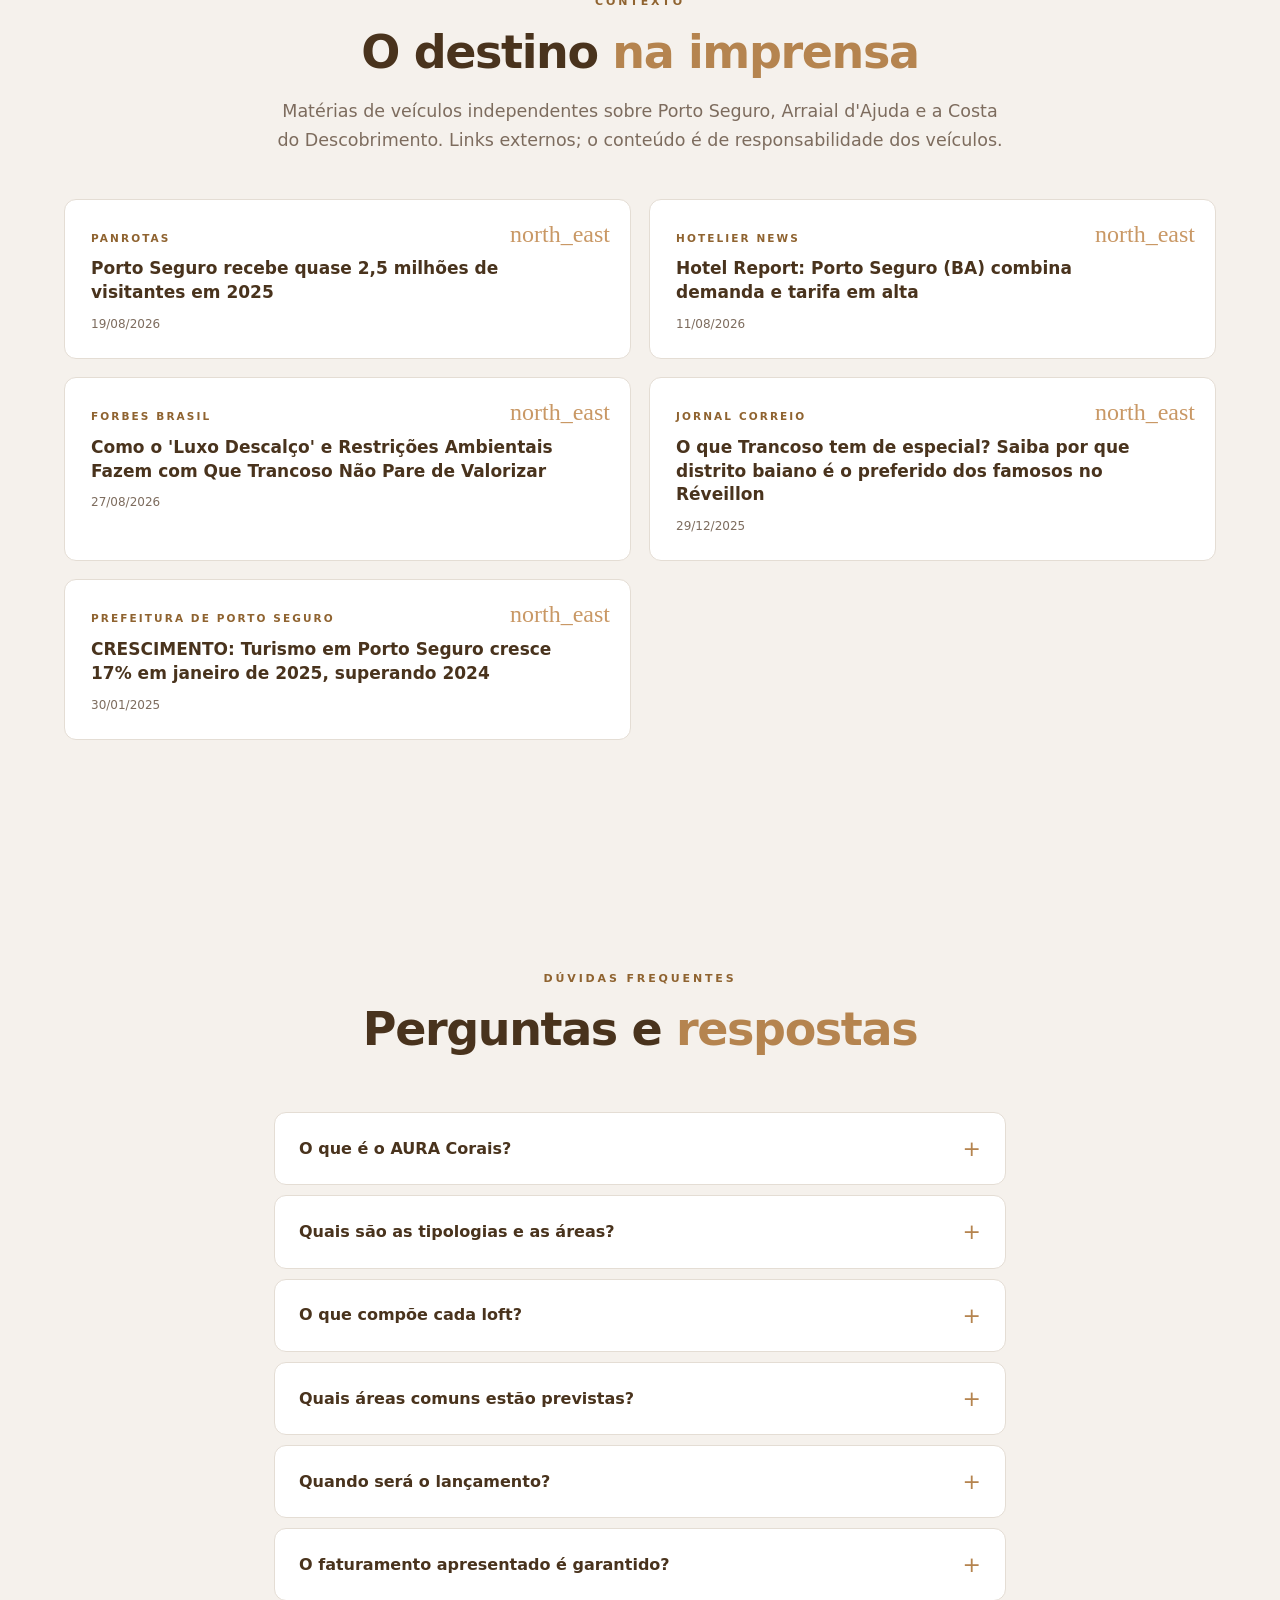
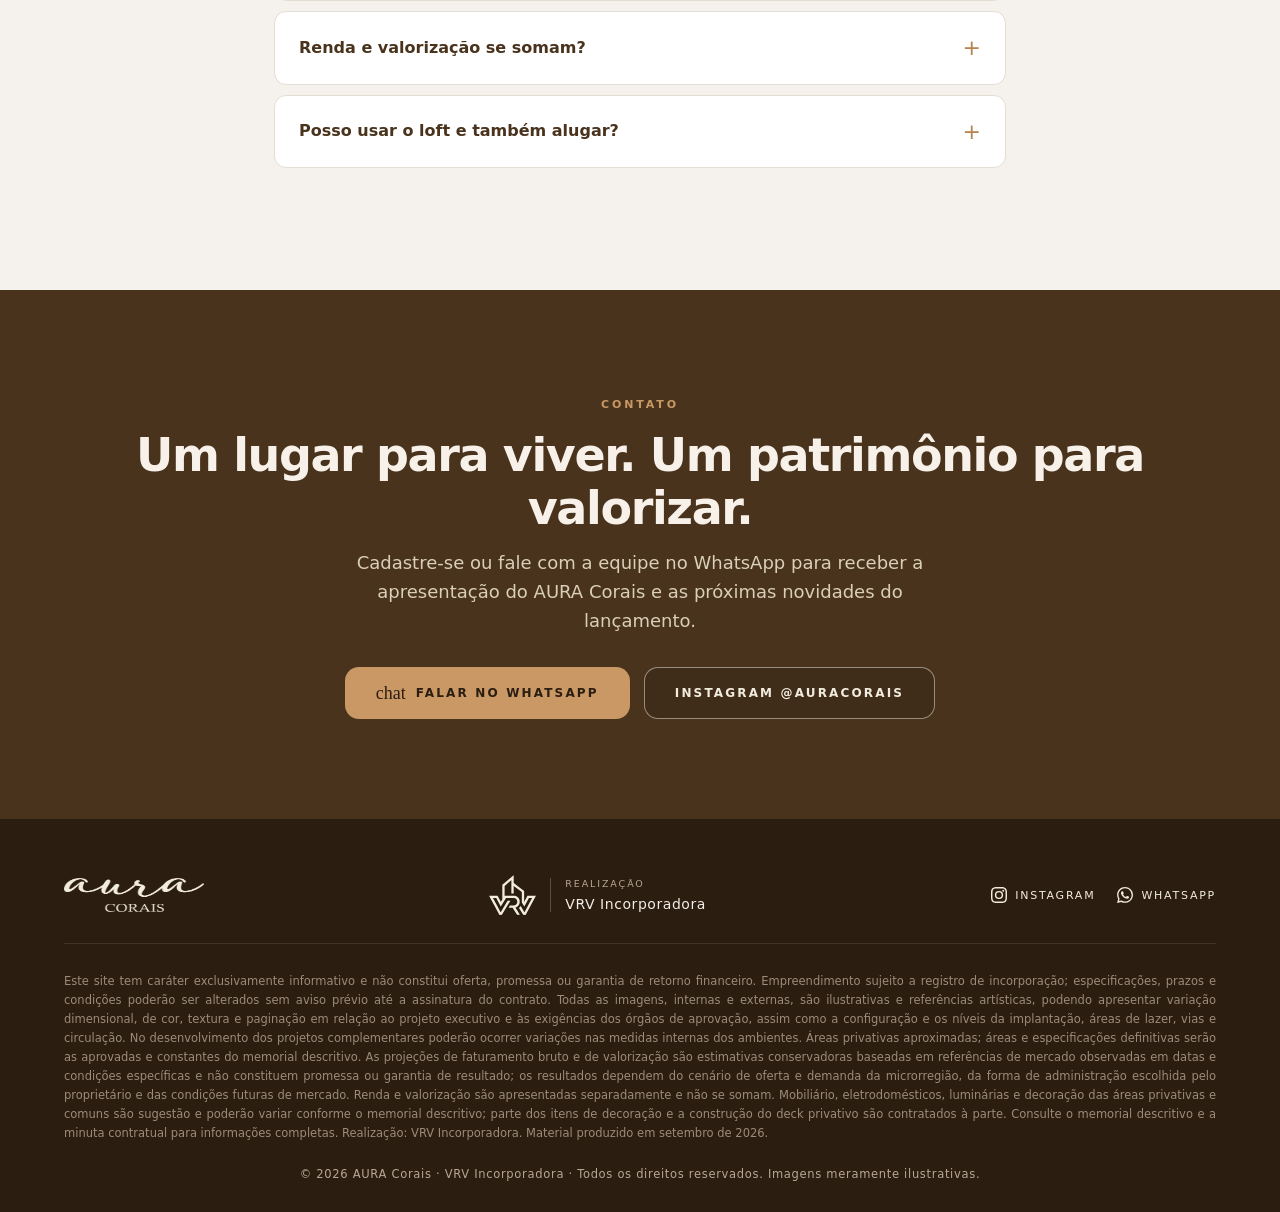
==== commit 3aa0e184: "Formulário com DDI por país e envio por e-mail, galeria e fotos internas completas, tipografia mais " ====
--- a/index.html
+++ b/index.html
@@ -26,8 +26,8 @@
   <link rel="preconnect" href="https://fonts.googleapis.com">
   <link rel="preconnect" href="https://fonts.gstatic.com" crossorigin>
   <!-- impeccable-disable overused-font: Inter é a tipografia escolhida pelo cliente para todo o kit comercial (book, portfólio, rendimento); o site precisa casar com os PDFs -->
-  <link href="https://fonts.googleapis.com/css2?family=Inter:wght@200..700&display=swap" rel="stylesheet">
-  <link href="https://fonts.googleapis.com/css2?family=Material+Symbols+Outlined:opsz,wght,FILL,GRAD@20..48,300,0,0&icon_names=account_balance,architecture,beach_access,calendar_month,chat,check,chevron_left,chevron_right,construction,corporate_fare,description,directions_bike,engineering,fitness_center,home_work,key,location_on,luggage,north_east,payments,pool,restaurant,room_service,sauna,self_improvement,shield,spa,trending_up&display=block" rel="stylesheet">
+  <link href="https://fonts.googleapis.com/css2?family=Inter:wght@300..900&display=swap" rel="stylesheet">
+  <link href="https://fonts.googleapis.com/css2?family=Material+Symbols+Outlined:opsz,wght,FILL,GRAD@20..48,300,0,0&icon_names=account_balance,architecture,beach_access,calendar_month,chat,check,chevron_left,chevron_right,close,construction,corporate_fare,description,directions_bike,engineering,expand_more,fitness_center,home_work,key,location_on,luggage,mark_email_read,north_east,payments,pool,restaurant,room_service,sauna,self_improvement,shield,sms_failed,spa,trending_up&display=block" rel="stylesheet">
   <link rel="preload" as="image" href="assets/piscina-noite.webp">
   <link rel="stylesheet" href="styles.css">
   <script type="application/ld+json">
@@ -83,7 +83,7 @@
   <div class="hero-bg"><img src="assets/piscina-noite.webp" alt="AURA Corais: piscina e lofts ao entardecer em Arraial d'Ajuda – BA (imagem ilustrativa)" fetchpriority="high"><div class="hero-overlay"></div></div>
   <div class="container hero-grid">
     <div>
-      <span class="badge h-anim">Breve lançamento · Arraial d'Ajuda – BA</span>
+      <span class="badge h-anim"><span class="ponto" aria-hidden="true"></span>Breve lançamento · Arraial d'Ajuda – BA</span>
       <h1 class="h-anim">Lofts contemporâneos em <strong>Arraial d'Ajuda</strong>.</h1>
       <p class="sub h-anim">Um lugar para viver. Um patrimônio para valorizar. Lofts com piscina, jardins e circuito wellness, entre o centro histórico e as praias de Arraial d'Ajuda.</p>
       <div class="hero-acoes h-anim">
@@ -110,8 +110,14 @@
         </div>
         <div class="campo">
           <label for="f-tel">WhatsApp</label>
-          <div class="tel"><span class="ddi">+55</span><input type="tel" id="f-tel" name="telefone" autocomplete="tel" placeholder="(DD) 99999-9999" required></div>
-          <span class="erro">Formato: (DD) 99999-9999.</span>
+          <div class="tel">
+            <div class="ddi">
+              <select id="f-ddi" name="pais" aria-label="Código do país"></select>
+              <span class="ddi-vitrine" aria-hidden="true"><span class="bandeira">&#127463;&#127479;</span><span class="cod">+55</span><span class="ms">expand_more</span></span>
+            </div>
+            <input type="tel" id="f-tel" name="telefone" autocomplete="tel" inputmode="tel" placeholder="(DD) 99999-9999" required>
+          </div>
+          <span class="erro">Informe um número de telefone válido.</span>
         </div>
         <div class="campo">
           <fieldset>
@@ -131,10 +137,14 @@
         <p class="privacidade">Seus dados não são compartilhados com terceiros.</p>
       </form>
       <div id="form-sucesso" class="sucesso oculto" role="status" aria-live="polite">
-        <div class="icone"><span class="ms" aria-hidden="true">check</span></div>
-        <h3>Obrigado pelo contato!</h3>
-        <p>Abrimos o WhatsApp com os seus dados. A equipe do AURA Corais responde em instantes com a apresentação completa.</p>
-        <button type="button" id="form-reset" class="btn btn-sm btn-escuro">Enviar outro contato</button>
+        <div class="icone"><span class="ms" aria-hidden="true">mark_email_read</span></div>
+        <h3 class="suc-titulo">Cadastro enviado!</h3>
+        <p class="suc-texto">Seus dados foram enviados por e-mail para a equipe do AURA Corais. Em breve você recebe a apresentação completa e as novidades do lançamento.</p>
+        <p class="suc-eco"><span class="ms" aria-hidden="true">check</span><span class="suc-email"></span></p>
+        <div class="sucesso-acoes">
+          <a class="btn btn-primario btn-sm" href="https://wa.me/5573999999999?text=Ol%C3%A1%21%20Vi%20o%20site%20do%20AURA%20Corais%20e%20quero%20receber%20a%20apresenta%C3%A7%C3%A3o." target="_blank" rel="noopener noreferrer" data-whats="Olá! Vi o site do AURA Corais e quero receber a apresentação."><span class="ms" aria-hidden="true">chat</span>Falar agora</a>
+          <button type="button" id="form-reset" class="btn btn-sm btn-linha">Enviar outro contato</button>
+        </div>
       </div>
     </div>
   </div>
@@ -152,7 +162,7 @@
       <p>Para quem compra para investir, duas teses caminham separadas: o <b>potencial de geração de receita</b> por locação por temporada e o <b>potencial de valorização</b> de um imóvel novo, em região em consolidação. Renda e valorização têm naturezas distintas e não se somam. Estimativas, não garantias.</p>
       
       <div class="numeros">
-        <div class="numero"><b>30</b><span>lofts em 2 pavimentos</span></div><div class="numero"><b>2</b><span>tipologias · térreo e superior</span></div><div class="numero"><b>32,42 m²</b><span>loft superior · área privativa</span></div><div class="numero"><b>~40,58 m²</b><span>loft térreo · área privativa aproximada</span></div>
+        <div class="numero"><b>30</b><span>lofts em 2 pavimentos</span></div><div class="numero"><b>2</b><span>tipologias · térreo e superior</span></div><div class="numero"><b>32,42 m²</b><span>loft superior · área privativa</span></div><div class="numero"><b>40,58 m²</b><span>loft térreo · área privativa aproximada</span></div>
       </div>
       
     </div>
@@ -183,12 +193,12 @@
   <div class="container centro max-3 mb-lg reveal">
     <span class="tag">Ambientes</span>
     <h2 class="titulo">Conheça o <strong>AURA</strong>.</h2>
-    <p class="subtitulo">Recepção, piscina, restaurante e área gourmet, academia e jardins com camas balinesas, integrados ao clima de Arraial.</p>
+    <p class="subtitulo">Fachadas, piscina, pátios e jardins, recepção, restaurante e área gourmet, cozinha, academia e o circuito de bem-estar do AURA, em imagens do projeto.</p>
   </div>
   <div class="container reveal">
     <div class="carrossel" aria-roledescription="carrossel" aria-label="Imagens do AURA Corais" tabindex="0">
       <div class="slides">
-        <figure class="slide"><img src="assets/fachada-dia-3.webp" alt="Fachada diurna do AURA Corais com ripados de madeira e pedra" loading="lazy" width="1600" height="900"><figcaption>Fachada · dia</figcaption></figure><figure class="slide"><img src="assets/fachada-dia-4.webp" alt="Acesso principal do AURA Corais em Arraial d'Ajuda" loading="lazy" width="1600" height="900"><figcaption>Acesso principal</figcaption></figure><figure class="slide"><img src="assets/fachada-noite-1.webp" alt="Fachada noturna iluminada do AURA Corais" loading="lazy" width="1600" height="900"><figcaption>Fachada · noite</figcaption></figure><figure class="slide"><img src="assets/fachada-noite-2.webp" alt="Letreiro iluminado na fachada do AURA Corais" loading="lazy" width="1600" height="900"><figcaption>Letreiro iluminado</figcaption></figure><figure class="slide"><img src="assets/piscina-dia-1.webp" alt="Piscina do AURA Corais cercada por jardins" loading="lazy" width="1600" height="900"><figcaption>Piscina</figcaption></figure><figure class="slide"><img src="assets/fachada-pedra-piscina.webp" alt="Muro de pedra e deck junto à piscina do AURA Corais" loading="lazy" width="1600" height="900"><figcaption>Muro de pedra e deck</figcaption></figure><figure class="slide"><img src="assets/patio-escada.webp" alt="Pátio interno do AURA Corais com escada e paisagismo" loading="lazy" width="1600" height="900"><figcaption>Pátio interno</figcaption></figure><figure class="slide"><img src="assets/patio-noite-piscina.webp" alt="Pátio e piscina do AURA Corais iluminados à noite" loading="lazy" width="1600" height="900"><figcaption>Pátio e piscina · noite</figcaption></figure><figure class="slide"><img src="assets/jardim-camas.webp" alt="Jardim com camas balinesas do AURA Corais" loading="lazy" width="1600" height="900"><figcaption>Camas balinesas</figcaption></figure><figure class="slide"><img src="assets/recepcao-2.webp" alt="Recepção do AURA Corais" loading="lazy" width="1600" height="900"><figcaption>Recepção</figcaption></figure><figure class="slide"><img src="assets/restaurante-1.webp" alt="Área de café da manhã do restaurante do AURA Corais" loading="lazy" width="1600" height="900"><figcaption>Café da manhã</figcaption></figure><figure class="slide"><img src="assets/restaurante-3.webp" alt="Restaurante e área gourmet do AURA Corais" loading="lazy" width="1600" height="900"><figcaption>Restaurante</figcaption></figure><figure class="slide"><img src="assets/cozinha.webp" alt="Cozinha gourmet do AURA Corais" loading="lazy" width="1600" height="900"><figcaption>Cozinha gourmet</figcaption></figure><figure class="slide"><img src="assets/academia-1.webp" alt="Academia envidraçada do AURA Corais com vista para o jardim" loading="lazy" width="1600" height="900"><figcaption>Academia</figcaption></figure>
+        <figure class="slide"><img src="assets/fachada-dia-1.webp" alt="Fachada diurna do AURA Corais com letreiro e calçada" loading="lazy" width="1600" height="900" data-zoom="Fachada e acesso"><figcaption>Fachada e acesso</figcaption></figure><figure class="slide"><img src="assets/fachada-dia-2.webp" alt="Volumetria dos lofts do AURA Corais com paisagismo" loading="lazy" width="1600" height="900" data-zoom="Volumetria e paisagismo"><figcaption>Volumetria e paisagismo</figcaption></figure><figure class="slide"><img src="assets/fachada-dia-3.webp" alt="Fachada diurna do AURA Corais com ripados de madeira e pedra" loading="lazy" width="1600" height="900" data-zoom="Fachada · dia"><figcaption>Fachada · dia</figcaption></figure><figure class="slide"><img src="assets/fachada-dia-4.webp" alt="Esquina do AURA Corais com letreiro e revestimento em pedra" loading="lazy" width="1600" height="900" data-zoom="Esquina e letreiro"><figcaption>Esquina e letreiro</figcaption></figure><figure class="slide"><img src="assets/fachada-noite-1.webp" alt="Fachada noturna iluminada do AURA Corais" loading="lazy" width="1600" height="900" data-zoom="Fachada · noite"><figcaption>Fachada · noite</figcaption></figure><figure class="slide"><img src="assets/fachada-noite-2.webp" alt="Letreiro iluminado na esquina do AURA Corais" loading="lazy" width="1600" height="900" data-zoom="Letreiro iluminado"><figcaption>Letreiro iluminado</figcaption></figure><figure class="slide"><img src="assets/piscina-dia-1.webp" alt="Piscina do AURA Corais cercada por jardins" loading="lazy" width="1600" height="900" data-zoom="Piscina"><figcaption>Piscina</figcaption></figure><figure class="slide"><img src="assets/piscina-dia-2.webp" alt="Lofts do AURA Corais voltados para a piscina" loading="lazy" width="1600" height="900" data-zoom="Lofts e piscina"><figcaption>Lofts e piscina</figcaption></figure><figure class="slide"><img src="assets/fachada-pedra-piscina.webp" alt="Muro de pedra e deck junto à piscina do AURA Corais" loading="lazy" width="1600" height="900" data-zoom="Muro de pedra e deck"><figcaption>Muro de pedra e deck</figcaption></figure><figure class="slide"><img src="assets/piscina-noite.webp" alt="Piscina do AURA Corais iluminada ao entardecer" loading="lazy" width="1600" height="900" data-zoom="Piscina · noite"><figcaption>Piscina · noite</figcaption></figure><figure class="slide"><img src="assets/patio-piscina.webp" alt="Pátio, piscina e jardins do AURA Corais" loading="lazy" width="1600" height="900" data-zoom="Pátio e jardins"><figcaption>Pátio e jardins</figcaption></figure><figure class="slide"><img src="assets/patio-escada.webp" alt="Circulação externa e jardins do AURA Corais" loading="lazy" width="1600" height="900" data-zoom="Circulação e jardins"><figcaption>Circulação e jardins</figcaption></figure><figure class="slide"><img src="assets/patio-noite-piscina.webp" alt="Pátio e piscina do AURA Corais iluminados à noite" loading="lazy" width="1600" height="900" data-zoom="Pátio e piscina · noite"><figcaption>Pátio e piscina · noite</figcaption></figure><figure class="slide"><img src="assets/jardim-camas.webp" alt="Jardim com camas balinesas do AURA Corais" loading="lazy" width="1600" height="900" data-zoom="Camas balinesas"><figcaption>Camas balinesas</figcaption></figure><figure class="slide"><img src="assets/escada-externa.webp" alt="Escada externa e academia do AURA Corais" loading="lazy" width="1600" height="900" data-zoom="Escada e academia"><figcaption>Escada e academia</figcaption></figure><figure class="slide"><img src="assets/academia-1.webp" alt="Academia envidraçada do AURA Corais com vista para o jardim" loading="lazy" width="1600" height="900" data-zoom="Academia"><figcaption>Academia</figcaption></figure><figure class="slide"><img src="assets/academia-2.webp" alt="Interior da academia do AURA Corais com equipamentos" loading="lazy" width="1600" height="900" data-zoom="Musculação e cardio"><figcaption>Musculação e cardio</figcaption></figure><figure class="slide"><img src="assets/recepcao-1.webp" alt="Recepção do AURA Corais com lounge de espera" loading="lazy" width="1600" height="900" data-zoom="Recepção"><figcaption>Recepção</figcaption></figure><figure class="slide"><img src="assets/recepcao-2.webp" alt="Balcão de atendimento da recepção do AURA Corais" loading="lazy" width="1600" height="900" data-zoom="Balcão de atendimento"><figcaption>Balcão de atendimento</figcaption></figure><figure class="slide"><img src="assets/restaurante-1.webp" alt="Área de café da manhã do restaurante do AURA Corais" loading="lazy" width="1600" height="900" data-zoom="Café da manhã"><figcaption>Café da manhã</figcaption></figure><figure class="slide"><img src="assets/restaurante-3.webp" alt="Restaurante do AURA Corais com parede de pedra e letreiro" loading="lazy" width="1600" height="900" data-zoom="Restaurante"><figcaption>Restaurante</figcaption></figure><figure class="slide"><img src="assets/restaurante-2.webp" alt="Área gourmet e convivência do AURA Corais" loading="lazy" width="1600" height="900" data-zoom="Área gourmet"><figcaption>Área gourmet</figcaption></figure><figure class="slide"><img src="assets/cozinha.webp" alt="Cozinha gourmet do AURA Corais" loading="lazy" width="1600" height="900" data-zoom="Cozinha gourmet"><figcaption>Cozinha gourmet</figcaption></figure>
       </div>
       <button type="button" class="seta seta-esq" aria-label="Imagem anterior"><span class="ms" aria-hidden="true">chevron_left</span></button>
       <button type="button" class="seta seta-dir" aria-label="Próxima imagem"><span class="ms" aria-hidden="true">chevron_right</span></button>
@@ -246,20 +256,32 @@
           <li><span class="ms" aria-hidden="true">check</span>Living e dormitório integrados com cama de casal e sofá-cama</li><li><span class="ms" aria-hidden="true">check</span>Cozinha compacta com pia, cooktop e frigobar</li><li><span class="ms" aria-hidden="true">check</span>Banheiro privativo com box</li><li><span class="ms" aria-hidden="true">check</span>Bancada de trabalho e armários</li><li><span class="ms" aria-hidden="true">check</span>Varanda com guarda-corpo de vidro, voltada para os jardins e a piscina</li>
         </ul>
       </div>
-      <div class="fotos"><img src="assets/ape-superior-1.webp" alt="Loft Superior do AURA Corais: interior (imagem ilustrativa)" loading="lazy" width="800" height="600"><img src="assets/ape-superior-3.webp" alt="Loft Superior do AURA Corais: interior (imagem ilustrativa)" loading="lazy" width="800" height="600"></div>
+      <div class="loft-fotos">
+        <div class="lf-strip">
+          <figure class="lf"><img src="assets/ape-superior-2.webp" alt="Loft Superior do AURA Corais: Living e cozinha (imagem ilustrativa)" loading="lazy" width="900" height="675" data-zoom="Loft Superior · Living e cozinha"><figcaption>Living e cozinha</figcaption></figure><figure class="lf"><img src="assets/ape-superior-1.webp" alt="Loft Superior do AURA Corais: Bancada de trabalho (imagem ilustrativa)" loading="lazy" width="900" height="675" data-zoom="Loft Superior · Bancada de trabalho"><figcaption>Bancada de trabalho</figcaption></figure><figure class="lf"><img src="assets/ape-superior-3.webp" alt="Loft Superior do AURA Corais: Dormitório integrado (imagem ilustrativa)" loading="lazy" width="900" height="675" data-zoom="Loft Superior · Dormitório integrado"><figcaption>Dormitório integrado</figcaption></figure><figure class="lf"><img src="assets/ape-superior-4.webp" alt="Loft Superior do AURA Corais: Detalhes do loft (imagem ilustrativa)" loading="lazy" width="900" height="675" data-zoom="Loft Superior · Detalhes do loft"><figcaption>Detalhes do loft</figcaption></figure>
+        </div>
+        <button type="button" class="lf-seta esq" aria-label="Fotos anteriores"><span class="ms" aria-hidden="true">chevron_left</span></button>
+        <button type="button" class="lf-seta dir" aria-label="Próximas fotos"><span class="ms" aria-hidden="true">chevron_right</span></button>
+      </div>
     </article>
     
     <article class="loft-card">
       <div class="planta"><img src="assets/planta-terreo-cotas.webp" alt="Planta humanizada do Loft Térreo do AURA Corais (imagem ilustrativa)" loading="lazy" width="1400" height="604"></div>
       <div class="corpo">
-        <div class="topo"><h3>Loft Térreo</h3><div class="area">~40,58 m²<small>área privativa</small></div></div>
+        <div class="topo"><h3>Loft Térreo</h3><div class="area">40,58 m²<small>área privativa</small></div></div>
         <p class="area-nota">28,71 m² internos + área externa privativa · 39,84 a 72,21 m² totais conforme a unidade (áreas aproximadas)</p>
         <p class="desc">Mais área privativa, com deck exclusivo e acesso direto ao pátio e aos jardins. Mais espaço para viver o AURA.</p>
         <ul class="itens">
           <li><span class="ms" aria-hidden="true">check</span>Living e dormitório integrados com cama de casal e sofá-cama</li><li><span class="ms" aria-hidden="true">check</span>Cozinha compacta com pia, cooktop e frigobar</li><li><span class="ms" aria-hidden="true">check</span>Banheiro privativo com box</li><li><span class="ms" aria-hidden="true">check</span>Bancada de trabalho e armários</li><li><span class="ms" aria-hidden="true">check</span>Área externa privativa com deck em madeira, espreguiçadeiras, mesa de apoio e ofurô (deck e ofurô contratados à parte)</li><li><span class="ms" aria-hidden="true">check</span>Acesso direto ao pátio e aos jardins</li>
         </ul>
       </div>
-      <div class="fotos"><img src="assets/ape-terreo-2.webp" alt="Loft Térreo do AURA Corais: interior (imagem ilustrativa)" loading="lazy" width="800" height="600"><img src="assets/area-privativa-terreo.webp" alt="Loft Térreo do AURA Corais: interior (imagem ilustrativa)" loading="lazy" width="800" height="600"></div>
+      <div class="loft-fotos">
+        <div class="lf-strip">
+          <figure class="lf"><img src="assets/ape-terreo-1.webp" alt="Loft Térreo do AURA Corais: Living e dormitório (imagem ilustrativa)" loading="lazy" width="900" height="675" data-zoom="Loft Térreo · Living e dormitório"><figcaption>Living e dormitório</figcaption></figure><figure class="lf"><img src="assets/ape-terreo-5.webp" alt="Loft Térreo do AURA Corais: Ambiente integrado (imagem ilustrativa)" loading="lazy" width="900" height="675" data-zoom="Loft Térreo · Ambiente integrado"><figcaption>Ambiente integrado</figcaption></figure><figure class="lf"><img src="assets/ape-terreo-2.webp" alt="Loft Térreo do AURA Corais: Cozinha compacta (imagem ilustrativa)" loading="lazy" width="900" height="675" data-zoom="Loft Térreo · Cozinha compacta"><figcaption>Cozinha compacta</figcaption></figure><figure class="lf"><img src="assets/ape-terreo-4.webp" alt="Loft Térreo do AURA Corais: Dormitório e cozinha (imagem ilustrativa)" loading="lazy" width="900" height="675" data-zoom="Loft Térreo · Dormitório e cozinha"><figcaption>Dormitório e cozinha</figcaption></figure><figure class="lf"><img src="assets/terreo-noite.webp" alt="Loft Térreo do AURA Corais: O loft à noite (imagem ilustrativa)" loading="lazy" width="900" height="675" data-zoom="Loft Térreo · O loft à noite"><figcaption>O loft à noite</figcaption></figure><figure class="lf"><img src="assets/ape-terreo-3.webp" alt="Loft Térreo do AURA Corais: Detalhe da bancada (imagem ilustrativa)" loading="lazy" width="900" height="675" data-zoom="Loft Térreo · Detalhe da bancada"><figcaption>Detalhe da bancada</figcaption></figure><figure class="lf"><img src="assets/area-privativa-terreo.webp" alt="Loft Térreo do AURA Corais: Área externa privativa (imagem ilustrativa)" loading="lazy" width="900" height="675" data-zoom="Loft Térreo · Área externa privativa"><figcaption>Área externa privativa</figcaption></figure>
+        </div>
+        <button type="button" class="lf-seta esq" aria-label="Fotos anteriores"><span class="ms" aria-hidden="true">chevron_left</span></button>
+        <button type="button" class="lf-seta dir" aria-label="Próximas fotos"><span class="ms" aria-hidden="true">chevron_right</span></button>
+      </div>
     </article>
     
   </div>
@@ -278,7 +300,7 @@
         <span class="tag">Pontos de referência</span>
         <p class="endereco"><span class="ms" aria-hidden="true">location_on</span><span>Loteamento Corais do Arraial · Arraial d'Ajuda · Porto Seguro – BA</span></p>
         <ul>
-          <li><span>Praia de Pitinga</span><span class="dist">~1,7 km</span></li><li><span>Praia do Parracho</span><span class="dist">~1,8 km</span></li><li><span>Centro histórico · Rua do Mucugê</span><span class="dist">~3,1 km</span></li><li><span>Praia do Mucugê</span><span class="dist">~4,0 km</span></li><li><span>Aeroporto de Porto Seguro</span><span class="dist">~10,5 km · via balsa</span></li>
+          <li><span>Praia de Pitinga</span><span class="dist">1,7 km</span></li><li><span>Praia do Parracho</span><span class="dist">1,8 km</span></li><li><span>Centro histórico · Rua do Mucugê</span><span class="dist">3,1 km</span></li><li><span>Praia do Mucugê</span><span class="dist">4,0 km</span></li><li><span>Aeroporto de Porto Seguro</span><span class="dist">10,5 km · via balsa</span></li>
         </ul>
         <p class="small nota">Distâncias aproximadas, em linha reta ou por via, a partir do loteamento; posição exata do terreno conforme projeto aprovado.</p>
       </div>
@@ -311,7 +333,7 @@
       </div>
       
       <div class="renda-card">
-        <div class="topo"><h3>Loft Térreo</h3><span class="area">~40,58 m²</span></div>
+        <div class="topo"><h3>Loft Térreo</h3><span class="area">40,58 m²</span></div>
         <div class="anos">
           <div class="ano"><div class="v">R$ 58.965</div><div class="l">Ano 1</div></div>
           <div class="ano"><div class="v">R$ 72.323</div><div class="l">Ano 2</div></div>
@@ -330,10 +352,30 @@
         <h2 class="titulo" style="font-size:clamp(26px,3vw,36px);">Além da renda, existe o <strong>patrimônio</strong>.</h2>
         <p>Três cenários de valorização nominal do imóvel, apresentados em faixas para leitura prudente. Renda e valorização têm naturezas distintas e são apresentadas separadamente; os indicadores não se somam. Estimativas, não garantias.</p>
       </div>
-      <table class="t">
-        <tr><th>Cenário de valorização</th><th class="n">ao ano</th><th class="n">acumulado em 3 anos</th></tr>
-        <tr><td>Prudencial</td><td class="n">3% a.a.</td><td class="n">≈ 9,3% acumulados em 3 anos</td></tr><tr><td>Base</td><td class="n">6% a.a.</td><td class="n">≈ 19,1% acumulados em 3 anos</td></tr><tr><td>Potencial</td><td class="n">9% a.a.</td><td class="n">≈ 29,5% acumulados em 3 anos</td></tr>
-      </table>
+      <div class="valor-cards">
+        
+        <div class="valor-card">
+          <span class="vc-cenario">Cenário prudencial</span>
+          <div class="vc-num">3%<small>ao ano</small></div>
+          <div class="vc-barra"><span style="width:32%"></span></div>
+          <div class="vc-acum"><b>9,3%</b> acumulados em 3 anos</div>
+        </div>
+        
+        <div class="valor-card">
+          <span class="vc-cenario">Cenário base</span>
+          <div class="vc-num">6%<small>ao ano</small></div>
+          <div class="vc-barra"><span style="width:65%"></span></div>
+          <div class="vc-acum"><b>19,1%</b> acumulados em 3 anos</div>
+        </div>
+        
+        <div class="valor-card">
+          <span class="vc-cenario">Cenário potencial</span>
+          <div class="vc-num">9%<small>ao ano</small></div>
+          <div class="vc-barra"><span style="width:100%"></span></div>
+          <div class="vc-acum"><b>29,5%</b> acumulados em 3 anos</div>
+        </div>
+        
+      </div>
     </div>
     <p class="ressalva">Faturamento bruto de hospedagem, antes de qualquer dedução, projetado por ano de operação. Projeção conservadora, estimada a partir de referências de mercado; não constitui promessa ou garantia de resultado. A valorização é estimativa, não garantia, e depende do mercado ao longo do tempo. Renda e valorização não se somam.</p>
   </div>
@@ -392,7 +434,7 @@
     <h2 class="titulo">Perguntas e <strong>respostas</strong></h2>
   </div>
   <div class="container max-3 faq reveal">
-    <details><summary>O que é o AURA Corais?</summary><p>Lofts contemporâneos no Loteamento Corais do Arraial, em Arraial d'Ajuda, Porto Seguro – BA, entre o centro histórico e as praias do Parracho e de Pitinga: 30 lofts em duas tipologias, organizados ao redor de piscina, jardins e circuito wellness. Realização VRV Incorporadora.</p></details><details><summary>Quais são as tipologias e as áreas?</summary><p>Loft superior com 32,42 m² de área privativa (28,71 m² internos + varanda de 3,71 m²) e loft térreo com 28,71 m² internos + área externa privativa (~40,58 m² na unidade típica; 39,84 a 72,21 m² conforme a unidade). Áreas aproximadas; metragem final conforme projeto aprovado.</p></details><details><summary>O que compõe cada loft?</summary><p>Living e dormitório integrados com cama de casal e sofá-cama, cozinha compacta com pia, cooktop e frigobar, banheiro privativo com box, bancada de trabalho e armários. Térreo com área externa privativa (deck e ofurô contratados à parte); superior com varanda. Parte da decoração é contratada à parte.</p></details><details><summary>Quais áreas comuns estão previstas?</summary><p>Recepção, piscina, restaurante e área gourmet, academia integrada ao verde, circuito wellness com espaço de meditação e sauna molhada, jardins com camas balinesas, bicicletário e lavanderia. Áreas comuns previstas conforme projeto e memorial descritivo.</p></details><details><summary>Quando será o lançamento?</summary><p>Em breve. O Registro de Incorporação e as demais etapas seguem o cronograma previsto, e as datas de cada etapa serão divulgadas após as respectivas aprovações. Cadastre-se para receber a apresentação em primeira mão.</p></details><details><summary>O faturamento apresentado é garantido?</summary><p>Não. Os valores são projeções de faturamento bruto, antes de qualquer dedução, estimadas a partir de referências de mercado. Projeção conservadora, não constitui promessa ou garantia de resultado; depende do mercado, da forma de administração escolhida pelo proprietário e das condições futuras.</p></details><details><summary>Renda e valorização se somam?</summary><p>Não. Renda e valorização têm naturezas distintas e são apresentadas separadamente; os indicadores não se somam. A valorização aparece apenas em cenários percentuais e é estimativa, não garantia; depende do mercado ao longo do tempo.</p></details><details><summary>Posso usar o loft e também alugar?</summary><p>Sim. Seu imóvel, suas escolhas: use nas suas temporadas, coloque a unidade na locação por temporada ou combine as duas formas. A forma de administrar é decisão do proprietário.</p></details>
+    <details><summary>O que é o AURA Corais?</summary><p>Lofts contemporâneos no Loteamento Corais do Arraial, em Arraial d'Ajuda, Porto Seguro – BA, entre o centro histórico e as praias do Parracho e de Pitinga: 30 lofts em duas tipologias, organizados ao redor de piscina, jardins e circuito wellness. Realização VRV Incorporadora.</p></details><details><summary>Quais são as tipologias e as áreas?</summary><p>Loft superior com 32,42 m² de área privativa (28,71 m² internos + varanda de 3,71 m²) e loft térreo com 28,71 m² internos + área externa privativa (40,58 m² na unidade típica; 39,84 a 72,21 m² conforme a unidade). Áreas aproximadas; metragem final conforme projeto aprovado.</p></details><details><summary>O que compõe cada loft?</summary><p>Living e dormitório integrados com cama de casal e sofá-cama, cozinha compacta com pia, cooktop e frigobar, banheiro privativo com box, bancada de trabalho e armários. Térreo com área externa privativa (deck e ofurô contratados à parte); superior com varanda. Parte da decoração é contratada à parte.</p></details><details><summary>Quais áreas comuns estão previstas?</summary><p>Recepção, piscina, restaurante e área gourmet, academia integrada ao verde, circuito wellness com espaço de meditação e sauna molhada, jardins com camas balinesas, bicicletário e lavanderia. Áreas comuns previstas conforme projeto e memorial descritivo.</p></details><details><summary>Quando será o lançamento?</summary><p>Em breve. O Registro de Incorporação e as demais etapas seguem o cronograma previsto, e as datas de cada etapa serão divulgadas após as respectivas aprovações. Cadastre-se para receber a apresentação em primeira mão.</p></details><details><summary>O faturamento apresentado é garantido?</summary><p>Não. Os valores são projeções de faturamento bruto, antes de qualquer dedução, estimadas a partir de referências de mercado. Projeção conservadora, não constitui promessa ou garantia de resultado; depende do mercado, da forma de administração escolhida pelo proprietário e das condições futuras.</p></details><details><summary>Renda e valorização se somam?</summary><p>Não. Renda e valorização têm naturezas distintas e são apresentadas separadamente; os indicadores não se somam. A valorização aparece apenas em cenários percentuais e é estimativa, não garantia; depende do mercado ao longo do tempo.</p></details><details><summary>Posso usar o loft e também alugar?</summary><p>Sim. Seu imóvel, suas escolhas: use nas suas temporadas, coloque a unidade na locação por temporada ou combine as duas formas. A forma de administrar é decisão do proprietário.</p></details>
   </div>
 </section>
 
@@ -430,6 +472,14 @@
   <svg viewBox="0 0 32 32" aria-hidden="true"><path d="M16 3C9 3 3.3 8.7 3.3 15.7c0 2.5.7 4.9 2 7L3 29l6.5-2.2c2 1.1 4.2 1.6 6.5 1.6 7 0 12.7-5.7 12.7-12.7S23 3 16 3zm0 23.2c-2 0-4-.5-5.7-1.6l-.4-.2-3.9 1.3 1.3-3.8-.3-.4a10.4 10.4 0 0 1-1.6-5.6C5.4 9.9 10.2 5.2 16 5.2s10.6 4.7 10.6 10.5S21.8 26.2 16 26.2zm5.8-7.8c-.3-.2-1.9-.9-2.2-1-.3-.1-.5-.2-.7.2s-.8 1-1 1.2c-.2.2-.4.2-.7.1-.3-.2-1.3-.5-2.5-1.6-.9-.8-1.6-1.9-1.8-2.2-.2-.3 0-.5.1-.6l.5-.6.3-.5c.1-.2 0-.4 0-.6l-1-2.4c-.3-.6-.5-.5-.7-.5h-.6c-.2 0-.6.1-.9.4-.3.3-1.2 1.1-1.2 2.8s1.2 3.3 1.4 3.5c.2.2 2.4 3.6 5.7 5 .8.3 1.4.6 1.9.7.8.3 1.5.2 2.1.1.6-.1 1.9-.8 2.2-1.5.3-.8.3-1.4.2-1.5-.1-.1-.3-.2-.6-.4z"/></svg>
 </a>
 
+<div id="zoom" class="zoom" role="dialog" aria-modal="true" aria-label="Imagem ampliada" aria-hidden="true">
+  <button type="button" class="zoom-fechar" aria-label="Fechar"><span class="ms" aria-hidden="true">close</span></button>
+  <button type="button" class="zoom-nav esq" aria-label="Imagem anterior"><span class="ms" aria-hidden="true">chevron_left</span></button>
+  <img class="zoom-img" src="" alt="">
+  <button type="button" class="zoom-nav dir" aria-label="Próxima imagem"><span class="ms" aria-hidden="true">chevron_right</span></button>
+  <p class="zoom-leg"></p>
+</div>
+
 <script src="script.js"></script>
 </body>
 </html>
--- a/styles.css
+++ b/styles.css
@@ -8,15 +8,15 @@
   --ink: #49331D; --texto: #4A3B2E; --muted: #7D6C5E; --line: #E4DDD4; --soft: #F5F1EC; --soft2: #ECE5DD; --white: #FFFFFF;
   --mel-escuro: #B5844F; --mel-texto: #8F6330; --dark-line: #594F44; --dark-muted: #B7A797; --dark-texto: #DACFB8;
   --fonte: 'Inter', system-ui, -apple-system, 'Segoe UI', Arial, sans-serif;
-  --container: 1200px; --header: 80px; --r: 6px; --t: all .3s cubic-bezier(.4, 0, .2, 1);
+  --container: 1200px; --header: 80px; --r: 12px; --t: all .3s cubic-bezier(.4, 0, .2, 1);
 }
 
 /* ---------- base ---------- */
 *, *::before, *::after { box-sizing: border-box; margin: 0; padding: 0; }
 html { scroll-behavior: smooth; scroll-padding-top: var(--header); -webkit-font-smoothing: antialiased; }
 body { font-family: var(--fonte); color: var(--texto); background: var(--white); line-height: 1.6; font-size: 16px; font-feature-settings: 'cv11', 'ss01'; overflow-x: hidden; }
-h1, h2, h3, h4 { font-weight: 300; line-height: 1.15; color: var(--ink); letter-spacing: -.018em; }
-h3, h4 { font-weight: 500; letter-spacing: -.01em; }
+h1, h2, h3, h4 { font-weight: 600; line-height: 1.15; color: var(--ink); letter-spacing: -.022em; }
+h3, h4 { font-weight: 600; letter-spacing: -.012em; }
 a { color: inherit; text-decoration: none; transition: var(--t); }
 ul { list-style: none; }
 img { max-width: 100%; height: auto; display: block; }
@@ -44,19 +44,19 @@
 .bg-escuro .ico, .bg-cacau .ico { background: transparent; border-color: var(--dark-line); }
 
 /* ---------- tipografia de seção ---------- */
-.tag { display: inline-block; font-size: 11px; font-weight: 500; letter-spacing: .26em; text-transform: uppercase; color: var(--mel-texto); margin-bottom: 16px; }
-.titulo { font-size: clamp(30px, 3.6vw, 46px); margin-bottom: 18px; }
-.titulo strong { color: var(--mel-escuro); font-weight: 300; }
+.tag { display: inline-block; font-size: 11px; font-weight: 600; letter-spacing: .26em; text-transform: uppercase; color: var(--mel-texto); margin-bottom: 16px; }
+.titulo { font-size: clamp(30px, 3.6vw, 46px); font-weight: 700; letter-spacing: -.03em; margin-bottom: 18px; }
+.titulo strong { color: var(--mel-escuro); font-weight: 800; }
 .bg-escuro .titulo strong, .bg-cacau .titulo strong, .bg-escuro .tag, .bg-cacau .tag { color: var(--mel); }
 .subtitulo { font-size: 17.5px; color: var(--muted); max-width: 740px; margin: 0 auto; line-height: 1.65; }
-.subtitulo b, .subtitulo strong { color: var(--ink); font-weight: 500; }
+.subtitulo b, .subtitulo strong { color: var(--ink); font-weight: 600; }
 .rule { width: 56px; height: 1px; background: var(--mel); margin: 22px 0; }
 .centro .rule { margin-left: auto; margin-right: auto; }
 .small { font-size: 13px; line-height: 1.55; color: var(--muted); }
-.label { font-size: 11px; font-weight: 500; letter-spacing: .18em; text-transform: uppercase; color: var(--muted); }
+.label { font-size: 11px; font-weight: 600; letter-spacing: .18em; text-transform: uppercase; color: var(--muted); }
 
 /* ---------- botões ---------- */
-.btn { display: inline-flex; align-items: center; justify-content: center; gap: 10px; min-height: 52px; padding: 0 30px; border-radius: 14px; font-family: var(--fonte); font-weight: 500; font-size: 12px; letter-spacing: .18em; text-transform: uppercase; border: 1px solid transparent; cursor: pointer; transition: var(--t); white-space: nowrap; }
+.btn { display: inline-flex; align-items: center; justify-content: center; gap: 10px; min-height: 52px; padding: 0 30px; border-radius: 14px; font-family: var(--fonte); font-weight: 600; font-size: 12px; letter-spacing: .18em; text-transform: uppercase; border: 1px solid transparent; cursor: pointer; transition: var(--t); white-space: nowrap; }
 .btn .ms { font-size: 18px; }
 .btn-primario { background: var(--mel); color: var(--deep); }
 .btn-primario:hover { background: var(--mel-escuro); color: var(--white); transform: translateY(-2px); }
@@ -68,8 +68,9 @@
 .btn-claro:hover { background: var(--white); transform: translateY(-2px); }
 .btn-sm { min-height: 42px; padding: 0 20px; font-size: 11px; }
 .btn-full { width: 100%; }
-.badge { display: inline-flex; align-items: center; gap: 8px; color: var(--creme); border: 1px solid rgba(242, 236, 223, .35); border-radius: 999px; padding: 8px 16px; font-size: 11px; font-weight: 500; letter-spacing: .24em; text-transform: uppercase; margin-bottom: 26px; }
-.badge::before { content: ""; width: 6px; height: 6px; border-radius: 50%; background: var(--mel); }
+.badge { display: inline-flex; align-items: center; gap: 11px; color: var(--creme); padding: 0; font-size: 11.5px; font-weight: 600; letter-spacing: .22em; text-transform: uppercase; margin-bottom: 26px; }
+.badge .ponto { width: 7px; height: 7px; border-radius: 50%; background: var(--mel); flex: none; animation: pulsaPonto 2.1s ease-in-out infinite; }
+@keyframes pulsaPonto { 0% { box-shadow: 0 0 0 0 rgba(201, 152, 101, .55); opacity: 1; } 65% { box-shadow: 0 0 0 10px rgba(201, 152, 101, 0); opacity: .45; } 100% { box-shadow: 0 0 0 0 rgba(201, 152, 101, 0); opacity: 1; } }
 
 /* ---------- header ---------- */
 .header { position: fixed; top: 0; left: 0; right: 0; height: var(--header); z-index: 100; transition: var(--t); background: transparent; }
@@ -79,7 +80,7 @@
 .header-inner { height: 100%; display: flex; align-items: center; justify-content: space-between; gap: 24px; }
 .logo img { height: 34px; width: auto; }
 .menu { display: flex; gap: 26px; }
-.menu a { color: rgba(242, 236, 223, .82); font-size: 12px; font-weight: 500; letter-spacing: .14em; text-transform: uppercase; position: relative; padding: 6px 0; }
+.menu a { color: rgba(242, 236, 223, .82); font-size: 12px; font-weight: 600; letter-spacing: .14em; text-transform: uppercase; position: relative; padding: 6px 0; }
 .menu a::after { content: ""; position: absolute; left: 0; bottom: 0; width: 0; height: 1px; background: var(--mel); transition: var(--t); }
 .menu a:hover { color: var(--creme); } .menu a:hover::after { width: 100%; }
 .header-acoes { display: flex; align-items: center; gap: 14px; }
@@ -101,41 +102,54 @@
 .hero-overlay { position: absolute; inset: 0; background: linear-gradient(105deg, rgba(43, 29, 16, .88) 0%, rgba(43, 29, 16, .62) 48%, rgba(43, 29, 16, .30) 100%); }
 .hero-overlay::after { content: ""; position: absolute; left: 0; right: 0; bottom: 0; height: 40%; background: linear-gradient(to top, rgba(43, 29, 16, .75), rgba(43, 29, 16, 0)); }
 .hero-grid { position: relative; display: grid; grid-template-columns: 1.15fr .85fr; gap: 56px; align-items: center; }
-.hero h1 { font-size: clamp(2.5rem, 4.8vw, 4.3rem); font-weight: 300; line-height: 1.08; color: #F7F1EA; letter-spacing: -.022em; max-width: 14ch; margin-bottom: 22px; }
-.hero h1 strong { color: var(--mel); font-weight: 300; }
+.hero h1 { font-size: clamp(2.5rem, 4.8vw, 4.3rem); font-weight: 800; line-height: 1.04; color: #F7F1EA; letter-spacing: -.036em; max-width: 14ch; margin-bottom: 22px; }
+.hero h1 strong { color: var(--mel); font-weight: 800; }
 .hero .sub { font-size: 18px; line-height: 1.65; color: #E8DEC9; margin-bottom: 34px; max-width: 540px; }
-.hero .sub b { color: #F7F1EA; font-weight: 500; }
+.hero .sub b { color: #F7F1EA; font-weight: 600; }
 .hero-acoes { display: flex; gap: 14px; flex-wrap: wrap; }
-.hero-local { display: flex; align-items: center; gap: 10px; margin-top: 44px; color: var(--dark-muted); font-size: 11px; letter-spacing: .2em; text-transform: uppercase; font-weight: 500; }
+.hero-local { display: flex; align-items: center; gap: 10px; margin-top: 44px; color: var(--dark-muted); font-size: 11px; letter-spacing: .2em; text-transform: uppercase; font-weight: 600; }
 .hero-local .ms { font-size: 18px; color: var(--mel); }
 
 /* formulário */
 .form-card { background: var(--white); border-radius: var(--r); padding: 34px; box-shadow: 0 30px 60px -30px rgba(0, 0, 0, .6); max-width: 500px; width: 100%; justify-self: end; }
-.form-card h3 { font-size: 22px; font-weight: 300; margin-bottom: 6px; letter-spacing: -.015em; }
+.form-card h3 { font-size: 22px; font-weight: 700; margin-bottom: 6px; letter-spacing: -.022em; }
 .form-card .ajuda { font-size: 14px; color: var(--muted); margin-bottom: 22px; line-height: 1.5; }
 .campo { margin-bottom: 14px; }
-.campo label, .campo legend { display: block; font-size: 11px; font-weight: 500; letter-spacing: .14em; text-transform: uppercase; margin-bottom: 7px; color: var(--muted); }
-.campo input[type=text], .campo input[type=email], .campo input[type=tel] { width: 100%; height: 48px; border: 1px solid var(--line); border-radius: 3px; padding: 0 14px; font: inherit; font-size: 15px; color: var(--ink); background: var(--white); transition: var(--t); }
+.campo label, .campo legend { display: block; font-size: 11px; font-weight: 600; letter-spacing: .14em; text-transform: uppercase; margin-bottom: 7px; color: var(--muted); }
+.campo input[type=text], .campo input[type=email], .campo input[type=tel] { width: 100%; height: 48px; border: 1px solid var(--line); border-radius: 10px; padding: 0 14px; font: inherit; font-size: 15px; color: var(--ink); background: var(--white); transition: var(--t); }
 .campo input:focus { outline: none; border-color: var(--mel); box-shadow: 0 0 0 3px rgba(201, 152, 101, .18); }
-.tel { display: flex; align-items: center; border: 1px solid var(--line); border-radius: 3px; overflow: hidden; }
-.tel .ddi { padding: 0 12px; height: 48px; display: flex; align-items: center; background: var(--soft); font-size: 14px; color: var(--muted); border-right: 1px solid var(--line); white-space: nowrap; }
+.tel { display: flex; align-items: center; border: 1px solid var(--line); border-radius: 10px; overflow: hidden; background: var(--white); }
+.tel .ddi { position: relative; flex: none; height: 48px; background: var(--soft); border-right: 1px solid var(--line); transition: var(--t); }
+.tel .ddi select { position: absolute; inset: 0; width: 100%; height: 100%; opacity: 0; border: 0; cursor: pointer; font: inherit; }
+.tel .ddi-vitrine { display: flex; align-items: center; gap: 7px; height: 48px; padding: 0 12px 0 13px; font-size: 14.5px; font-weight: 600; color: var(--ink); pointer-events: none; font-variant-numeric: tabular-nums; }
+.tel .ddi-vitrine .bandeira { font-size: 17px; line-height: 1; }
+.tel .ddi-vitrine .ms { font-size: 18px; color: var(--muted); }
+.tel .ddi:focus-within { background: var(--soft2); }
 .tel input { border: 0 !important; border-radius: 0 !important; }
 .tel:focus-within { border-color: var(--mel); box-shadow: 0 0 0 3px rgba(201, 152, 101, .18); }
 fieldset { border: 0; }
 .radios { display: flex; gap: 24px; }
 .radios label { display: flex; align-items: center; gap: 8px; font-size: 14px; cursor: pointer; color: var(--texto); text-transform: none; letter-spacing: 0; font-weight: 400; margin: 0; }
 .radios input { width: 18px; height: 18px; accent-color: var(--cacau); }
-.consent { display: flex; gap: 10px; align-items: flex-start; font-size: 12px; line-height: 1.5; color: var(--muted); margin: 4px 0 18px; text-transform: none; letter-spacing: 0; font-weight: 400; }
+.campo label.consent, .consent { display: flex; gap: 10px; align-items: flex-start; font-size: 12px; line-height: 1.5; color: var(--muted); margin: 4px 0 18px; text-transform: none; letter-spacing: 0; font-weight: 400; }
 .consent input { margin-top: 3px; accent-color: var(--cacau); flex: none; }
 .erro { display: none; font-size: 12px; color: #B0402E; margin-top: 5px; }
 .campo.invalido .erro { display: block; }
 .campo.invalido input, .campo.invalido .tel { border-color: #B0402E; }
-.sucesso { text-align: center; padding: 16px 0; }
+.sucesso { text-align: center; padding: 16px 0; animation: sobeSuave .55s cubic-bezier(.22, .61, .36, 1) both; }
+@keyframes sobeSuave { from { opacity: 0; transform: translateY(14px); } to { opacity: 1; transform: none; } }
 .sucesso .icone { width: 64px; height: 64px; border-radius: 50%; border: 1px solid var(--line); color: var(--mel); display: flex; align-items: center; justify-content: center; margin: 0 auto 16px; }
 .sucesso .icone .ms { font-size: 30px; }
-.sucesso h3 { font-size: 22px; font-weight: 300; }
+.sucesso h3 { font-size: 23px; font-weight: 700; letter-spacing: -.022em; }
 .sucesso p { color: var(--muted); font-size: 15px; margin: 8px 0 20px; }
 .privacidade { font-size: 11.5px; color: var(--muted); margin-top: 12px; text-align: center; }
+.sucesso .icone { background: var(--soft); border-color: var(--soft2); }
+.suc-eco { display: inline-flex; align-items: center; gap: 8px; background: var(--soft); border: 1px solid var(--line); border-radius: 999px; padding: 8px 16px; margin: 0 auto 20px; font-size: 13.5px; font-weight: 600; color: var(--ink); max-width: 100%; overflow-wrap: anywhere; }
+.suc-eco .ms { font-size: 16px; color: var(--mel-texto); flex: none; }
+.sucesso-acoes { display: flex; gap: 10px; justify-content: center; flex-wrap: wrap; }
+.btn-linha { background: transparent; border-color: var(--line); color: var(--muted); }
+.btn-linha:hover { border-color: var(--areia); color: var(--ink); }
+.sucesso.falhou .icone { color: #B0402E; background: #FBF1EE; border-color: #EBD3CC; }
 
 /* ---------- sobre (o conceito) ---------- */
 .sobre p { color: var(--muted); font-size: 17px; line-height: 1.7; margin-bottom: 18px; }
@@ -143,8 +157,8 @@
 .sobre-img { border-radius: var(--r); width: 100%; aspect-ratio: 4/3; object-fit: cover; }
 .numeros { display: grid; grid-template-columns: repeat(4, 1fr); gap: 12px; margin-top: 30px; }
 .numero { background: var(--white); border: 1px solid var(--line); border-radius: var(--r); padding: 18px 14px; text-align: center; }
-.numero b { display: block; font-weight: 200; font-size: 30px; letter-spacing: -.025em; color: var(--ink); line-height: 1; font-variant-numeric: tabular-nums; white-space: nowrap; }
-.numero span { display: block; font-size: 10.5px; text-transform: uppercase; letter-spacing: .16em; color: var(--muted); margin-top: 8px; font-weight: 500; }
+.numero b { display: block; font-weight: 700; font-size: 29px; letter-spacing: -.035em; color: var(--ink); line-height: 1; font-variant-numeric: tabular-nums; white-space: nowrap; }
+.numero span { display: block; font-size: 10.5px; text-transform: uppercase; letter-spacing: .16em; color: var(--muted); margin-top: 8px; font-weight: 600; }
 .bg-soft .numero { background: var(--white); }
 
 /* ---------- destino (Arraial d'Ajuda) ---------- */
@@ -159,8 +173,8 @@
 .slides { position: absolute; inset: 0; }
 .slide { position: absolute; inset: 0; opacity: 0; transition: opacity .7s ease; pointer-events: none; }
 .slide.ativo { opacity: 1; pointer-events: auto; }
-.slide img { width: 100%; height: 100%; object-fit: cover; }
-.slide figcaption { position: absolute; left: 0; right: 0; bottom: 0; padding: 60px 28px 22px; color: var(--creme); font-size: 12px; letter-spacing: .18em; text-transform: uppercase; font-weight: 500; background: linear-gradient(to top, rgba(43, 29, 16, .85), rgba(43, 29, 16, 0)); }
+.slide img { width: 100%; height: 100%; object-fit: cover; cursor: zoom-in; }
+.slide figcaption { position: absolute; left: 0; right: 0; bottom: 0; padding: 60px 28px 22px; color: var(--creme); font-size: 12px; letter-spacing: .18em; text-transform: uppercase; font-weight: 600; background: linear-gradient(to top, rgba(43, 29, 16, .85), rgba(43, 29, 16, 0)); }
 .seta { position: absolute; top: 50%; transform: translateY(-50%); width: 46px; height: 46px; border-radius: 50%; border: 0; background: rgba(242, 236, 223, .92); color: var(--cacau); cursor: pointer; z-index: 3; display: flex; align-items: center; justify-content: center; transition: var(--t); }
 .seta .ms { font-size: 22px; }
 .seta:hover { background: var(--mel); color: var(--deep); }
@@ -188,16 +202,26 @@
 .loft-card .planta img { width: 100%; aspect-ratio: 2.1/1; object-fit: contain; }
 .loft-card .corpo { padding: 28px 28px 24px; flex: 1; }
 .loft-card .topo { display: flex; align-items: baseline; justify-content: space-between; gap: 16px; flex-wrap: wrap; margin-bottom: 6px; }
-.loft-card h3 { font-size: 22px; font-weight: 300; letter-spacing: -.015em; }
-.loft-card .area { font-weight: 200; font-size: 34px; letter-spacing: -.025em; color: var(--ink); line-height: 1; white-space: nowrap; }
-.loft-card .area small { font-size: 12px; font-weight: 500; letter-spacing: .14em; text-transform: uppercase; color: var(--muted); margin-left: 8px; }
+.loft-card h3 { font-size: 22px; font-weight: 700; letter-spacing: -.025em; }
+.loft-card .area { font-weight: 700; font-size: 31px; letter-spacing: -.035em; color: var(--ink); line-height: 1; white-space: nowrap; }
+.loft-card .area small { font-size: 12px; font-weight: 600; letter-spacing: .14em; text-transform: uppercase; color: var(--muted); margin-left: 8px; }
 .loft-card .area-nota { font-size: 12.5px; color: var(--muted); margin-bottom: 14px; }
 .loft-card .desc { font-size: 15px; color: var(--muted); line-height: 1.6; margin-bottom: 16px; }
 .loft-card .itens { display: grid; grid-template-columns: 1fr 1fr; gap: 8px 16px; }
 .loft-card .itens li { display: flex; align-items: center; gap: 8px; font-size: 14px; color: var(--ink); }
 .loft-card .itens .ms { font-size: 17px; color: var(--mel); flex: none; }
-.loft-card .fotos { display: grid; grid-template-columns: 1fr 1fr; gap: 2px; }
-.loft-card .fotos img { width: 100%; aspect-ratio: 4/3; object-fit: cover; }
+.loft-fotos { position: relative; border-top: 1px solid var(--line); }
+.lf-strip { display: flex; gap: 2px; overflow-x: auto; scroll-snap-type: x mandatory; scrollbar-width: none; -ms-overflow-style: none; scroll-behavior: smooth; }
+.lf-strip::-webkit-scrollbar { display: none; }
+.lf { position: relative; flex: 0 0 47%; scroll-snap-align: start; cursor: zoom-in; }
+.lf img { width: 100%; aspect-ratio: 4/3; object-fit: cover; transition: var(--t); }
+.lf:hover img { filter: brightness(1.06); }
+.lf figcaption { position: absolute; left: 0; right: 0; bottom: 0; padding: 30px 14px 11px; font-size: 10px; letter-spacing: .16em; text-transform: uppercase; font-weight: 600; color: var(--creme); background: linear-gradient(to top, rgba(43, 29, 16, .82), rgba(43, 29, 16, 0)); }
+.lf-seta { position: absolute; top: 50%; transform: translateY(-50%); width: 38px; height: 38px; border-radius: 50%; border: 0; background: rgba(242, 236, 223, .88); color: var(--cacau); cursor: pointer; display: flex; align-items: center; justify-content: center; opacity: .8; transition: var(--t); z-index: 2; }
+.lf-seta .ms { font-size: 20px; }
+.loft-fotos:hover .lf-seta, .lf-seta:focus-visible { opacity: 1; background: var(--creme); }
+.lf-seta.esq { left: 10px; } .lf-seta.dir { right: 10px; }
+@media (hover: none) { .lf-seta { display: none; } }
 .lofts-nota { margin-top: 20px; text-align: center; }
 
 /* ---------- localização ---------- */
@@ -209,26 +233,26 @@
 .pontos .endereco .ms { font-size: 20px; color: var(--mel); flex: none; }
 .pontos li { display: flex; justify-content: space-between; align-items: center; gap: 12px; padding: 13px 0; border-bottom: 1px solid var(--line); font-size: 15px; color: var(--ink); }
 .pontos li:last-child { border-bottom: 0; }
-.pontos li .dist { font-weight: 500; color: var(--mel-texto); white-space: nowrap; font-variant-numeric: tabular-nums; }
+.pontos li .dist { font-weight: 700; color: var(--mel-texto); white-space: nowrap; font-variant-numeric: tabular-nums; }
 .pontos .nota { margin-top: 14px; }
 .mapa { border-radius: var(--r); overflow: hidden; border: 1px solid var(--line); background: var(--soft); display: flex; flex-direction: column; min-height: 440px; }
 .mapa iframe { width: 100%; min-height: 400px; border: 0; flex: 1; filter: sepia(.25) saturate(.85); }
 .mapa .rodape { padding: 14px 20px; display: flex; justify-content: space-between; align-items: center; gap: 12px; background: var(--white); border-top: 1px solid var(--line); }
-.mapa .rodape a { color: var(--cacau); font-weight: 500; font-size: 12px; letter-spacing: .14em; text-transform: uppercase; display: inline-flex; align-items: center; gap: 6px; }
+.mapa .rodape a { color: var(--cacau); font-weight: 600; font-size: 12px; letter-spacing: .14em; text-transform: uppercase; display: inline-flex; align-items: center; gap: 6px; }
 .mapa .rodape a:hover { color: var(--mel); }
 
 /* ---------- potencial de renda ---------- */
 .renda-cards { display: grid; grid-template-columns: repeat(2, 1fr); gap: 24px; }
 .renda-card { background: var(--white); border: 1px solid var(--line); border-radius: var(--r); padding: 28px; }
 .renda-card .topo { display: flex; justify-content: space-between; align-items: baseline; gap: 12px; flex-wrap: wrap; margin-bottom: 20px; padding-bottom: 14px; border-bottom: 1px solid var(--line); }
-.renda-card h3 { font-size: 20px; font-weight: 300; }
-.renda-card .area { font-size: 12px; letter-spacing: .14em; text-transform: uppercase; color: var(--muted); font-weight: 500; }
+.renda-card h3 { font-size: 20px; font-weight: 700; letter-spacing: -.022em; }
+.renda-card .area { font-size: 12px; letter-spacing: .14em; text-transform: uppercase; color: var(--muted); font-weight: 600; }
 .anos { display: grid; grid-template-columns: repeat(3, 1fr); gap: 12px; align-items: end; }
 .ano { text-align: center; padding: 14px 6px 12px; background: var(--soft); border-radius: var(--r); }
-.ano .v { font-weight: 200; font-size: clamp(20px, 2vw, 26px); letter-spacing: -.02em; color: var(--ink); white-space: nowrap; line-height: 1; font-variant-numeric: tabular-nums; }
-.ano .l { font-size: 10.5px; letter-spacing: .16em; text-transform: uppercase; color: var(--muted); font-weight: 500; margin-top: 8px; }
+.ano .v { font-weight: 700; font-size: clamp(21px, 2.05vw, 27px); letter-spacing: -.035em; color: var(--ink); white-space: nowrap; line-height: 1; font-variant-numeric: tabular-nums; }
+.ano .l { font-size: 10.5px; letter-spacing: .16em; text-transform: uppercase; color: var(--muted); font-weight: 600; margin-top: 8px; }
 .ano.hl { background: var(--cacau); } .ano.hl .v { color: #F4EDE5; } .ano.hl .l { color: var(--dark-muted); }
-.renda-card .cresc { display: inline-flex; align-items: center; gap: 6px; margin-top: 16px; font-size: 12px; letter-spacing: .14em; text-transform: uppercase; font-weight: 500; color: var(--mel-texto); }
+.renda-card .cresc { display: inline-flex; align-items: center; gap: 7px; margin-top: 18px; padding: 7px 14px; border-radius: 999px; background: var(--soft); font-size: 11.5px; letter-spacing: .14em; text-transform: uppercase; font-weight: 700; color: var(--mel-texto); }
 .renda-card .cresc .ms { font-size: 18px; }
 .formas { display: grid; grid-template-columns: repeat(3, 1fr); gap: 20px; margin-top: 28px; }
 .forma { background: var(--white); border: 1px solid var(--line); border-radius: var(--r); padding: 26px; }
@@ -236,6 +260,16 @@
 .forma p { font-size: 14.5px; color: var(--muted); line-height: 1.55; }
 .valor-grid { display: grid; grid-template-columns: 1fr 1fr; gap: 40px; align-items: center; margin-top: 64px; padding-top: 56px; border-top: 1px solid var(--line); }
 .valor-grid p { color: var(--muted); font-size: 16px; line-height: 1.65; }
+.valor-cards { display: grid; gap: 14px; }
+.valor-card { background: var(--white); border: 1px solid var(--line); border-radius: var(--r); padding: 20px 24px; display: grid; grid-template-columns: 1fr auto; align-items: center; gap: 10px 18px; transition: var(--t); }
+.valor-card:hover { border-color: var(--areia); transform: translateY(-2px); }
+.vc-cenario { font-size: 11px; font-weight: 700; letter-spacing: .2em; text-transform: uppercase; color: var(--muted); }
+.vc-num { font-size: 33px; font-weight: 800; letter-spacing: -.04em; color: var(--ink); line-height: 1; text-align: right; font-variant-numeric: tabular-nums; white-space: nowrap; }
+.vc-num small { font-size: 10.5px; font-weight: 600; letter-spacing: .18em; text-transform: uppercase; color: var(--muted); margin-left: 9px; }
+.vc-barra { grid-column: 1 / -1; height: 7px; border-radius: 999px; background: var(--soft2); overflow: hidden; }
+.vc-barra span { display: block; height: 100%; border-radius: 999px; background: linear-gradient(90deg, var(--areia), var(--mel)); }
+.vc-acum { grid-column: 1 / -1; font-size: 13.5px; color: var(--muted); }
+.vc-acum b { color: var(--ink); font-weight: 700; font-size: 15.5px; font-variant-numeric: tabular-nums; }
 table.t { width: 100%; border-collapse: collapse; font-size: 15px; background: var(--white); border: 1px solid var(--line); border-radius: var(--r); overflow: hidden; }
 table.t th { text-align: left; font-size: 11px; font-weight: 500; letter-spacing: .16em; text-transform: uppercase; color: var(--muted); border-bottom: 1px solid var(--ink); padding: 12px 16px; }
 table.t td { padding: 12px 16px; border-bottom: 1px solid var(--line); color: var(--ink); }
@@ -249,8 +283,8 @@
 .real-marca { display: flex; align-items: center; gap: 22px; }
 .real-marca svg { height: 72px; width: auto; color: var(--creme); flex: none; }
 .real-marca .filete { width: 1px; height: 60px; background: var(--dark-line); }
-.real-marca .lab { font-size: 10.5px; letter-spacing: .22em; text-transform: uppercase; color: var(--dark-muted); font-weight: 500; }
-.real-marca .nome { font-size: 22px; font-weight: 400; color: #F7F1EA; letter-spacing: .02em; margin-top: 4px; }
+.real-marca .lab { font-size: 10.5px; letter-spacing: .22em; text-transform: uppercase; color: var(--dark-muted); font-weight: 600; }
+.real-marca .nome { font-size: 22px; font-weight: 600; color: #F7F1EA; letter-spacing: .02em; margin-top: 4px; }
 .real-topo p { color: var(--dark-texto); font-size: 16.5px; line-height: 1.7; }
 .seg-grid { display: grid; grid-template-columns: repeat(4, 1fr); gap: 18px; }
 .seg-card { border: 1px solid var(--dark-line); border-radius: var(--r); padding: 26px 22px; background: rgba(255, 255, 255, .02); }
@@ -262,8 +296,8 @@
 .noticias { display: grid; grid-template-columns: repeat(2, 1fr); gap: 18px; margin-top: 44px; }
 .noticia { display: block; background: var(--white); border: 1px solid var(--line); border-radius: var(--r); padding: 24px 52px 24px 26px; position: relative; transition: var(--t); }
 .noticia:hover { transform: translateY(-3px); border-color: var(--areia); }
-.noticia .fonte { font-size: 10.5px; letter-spacing: .2em; text-transform: uppercase; color: var(--mel-texto); font-weight: 500; }
-.noticia p { font-size: 17px; font-weight: 400; color: var(--ink); margin-top: 8px; line-height: 1.4; }
+.noticia .fonte { font-size: 10.5px; letter-spacing: .2em; text-transform: uppercase; color: var(--mel-texto); font-weight: 700; }
+.noticia p { font-size: 17px; font-weight: 600; color: var(--ink); margin-top: 8px; line-height: 1.4; }
 .noticia .data { display: block; margin-top: 10px; font-size: 12px; color: var(--muted); }
 .noticia .seta-ne { position: absolute; top: 22px; right: 20px; color: var(--mel); }
 
@@ -273,14 +307,14 @@
 .step::before { content: ""; position: absolute; left: 0; right: -26px; top: 26px; height: 1px; background: var(--line); }
 .step:last-child::before { right: 0; }
 .step .ico { position: absolute; left: 0; top: 0; }
-.step .n { font-size: 10.5px; letter-spacing: .2em; text-transform: uppercase; color: var(--mel-texto); font-weight: 500; margin-bottom: 6px; }
+.step .n { font-size: 10.5px; letter-spacing: .2em; text-transform: uppercase; color: var(--mel-texto); font-weight: 700; margin-bottom: 6px; }
 .step h3 { font-size: 16px; margin-bottom: 6px; }
 .step p { font-size: 14px; color: var(--muted); line-height: 1.55; }
 .cron-nota { margin-top: 40px; }
 
 /* ---------- FAQ ---------- */
 .faq details { background: var(--white); border: 1px solid var(--line); border-radius: var(--r); padding: 0 24px; margin-bottom: 10px; }
-.faq summary { cursor: pointer; padding: 18px 0; font-weight: 500; font-size: 16px; color: var(--ink); list-style: none; display: flex; justify-content: space-between; align-items: center; gap: 16px; }
+.faq summary { cursor: pointer; padding: 18px 0; font-weight: 600; font-size: 16px; color: var(--ink); list-style: none; display: flex; justify-content: space-between; align-items: center; gap: 16px; }
 .faq summary::-webkit-details-marker { display: none; }
 .faq summary::after { content: "+"; font-size: 22px; font-weight: 300; color: var(--mel-escuro); flex: none; }
 .faq details[open] summary::after { content: "–"; }
@@ -288,7 +322,7 @@
 
 /* ---------- CTA final + rodapé ---------- */
 .cta-final { text-align: center; padding: 100px 0; }
-.cta-final h2 { color: #F7F1EA; font-size: clamp(30px, 3.6vw, 46px); margin-bottom: 14px; }
+.cta-final h2 { color: #F7F1EA; font-size: clamp(30px, 3.6vw, 46px); font-weight: 700; letter-spacing: -.03em; margin-bottom: 14px; }
 .cta-final p { color: var(--dark-texto); margin-bottom: 32px; font-size: 18px; max-width: 640px; margin-left: auto; margin-right: auto; line-height: 1.6; }
 .cta-acoes { display: flex; justify-content: center; gap: 14px; flex-wrap: wrap; }
 .rodape-site { background: var(--deep); color: var(--dark-muted); padding: 56px 0 28px; font-size: 13px; }
@@ -395,3 +429,34 @@
 body.aberto .hero-local.h-anim { transition-delay: 1.4s; }
 body.aberto .form-card.h-anim { transition-delay: 1.85s; transition-duration: 1.1s; }
 @media (prefers-reduced-motion: reduce) { .intro { display: none; } .h-anim { transition: none; } }
+
+/* ---------- lightbox (galeria e fotos dos lofts) ---------- */
+.zoom { position: fixed; inset: 0; z-index: 400; background: rgba(20, 13, 6, .95); display: flex; align-items: center; justify-content: center; padding: 24px; opacity: 0; pointer-events: none; transition: opacity .3s ease; }
+.zoom.ativo { opacity: 1; pointer-events: auto; }
+.zoom-img { max-width: min(1180px, 94vw); max-height: 80vh; width: auto; border-radius: var(--r); box-shadow: 0 40px 80px -40px rgba(0, 0, 0, .8); }
+.zoom-leg { position: absolute; left: 0; right: 0; bottom: 28px; text-align: center; color: var(--dark-texto); font-size: 11.5px; font-weight: 600; letter-spacing: .18em; text-transform: uppercase; padding: 0 60px; }
+.zoom-fechar, .zoom-nav { position: absolute; width: 46px; height: 46px; border-radius: 50%; border: 1px solid rgba(242, 236, 223, .25); background: rgba(242, 236, 223, .08); color: var(--creme); cursor: pointer; display: flex; align-items: center; justify-content: center; transition: var(--t); }
+.zoom-fechar:hover, .zoom-nav:hover { background: var(--mel); color: var(--deep); border-color: var(--mel); }
+.zoom-fechar { top: 22px; right: 22px; }
+.zoom-nav { top: 50%; transform: translateY(-50%); }
+.zoom-nav.esq { left: 22px; } .zoom-nav.dir { right: 22px; }
+.zoom-nav .ms, .zoom-fechar .ms { font-size: 24px; }
+body.zoom-aberto { overflow: hidden; }
+
+/* ---------- responsivo das novidades ---------- */
+@media (max-width: 768px) {
+  .lf { flex: 0 0 76%; }
+  .valor-card { padding: 18px 18px 20px; }
+  .vc-num { font-size: 28px; }
+  .sucesso-acoes .btn { width: 100%; }
+  .tel .ddi-vitrine { padding: 0 10px 0 11px; font-size: 14px; }
+  .zoom { padding: 14px; }
+  .zoom-nav { width: 40px; height: 40px; }
+  .zoom-nav.esq { left: 10px; } .zoom-nav.dir { right: 10px; }
+  .zoom-leg { padding: 0 20px; bottom: 18px; font-size: 10.5px; }
+}
+@media (prefers-reduced-motion: reduce) {
+  .badge .ponto { animation: none; }
+  .sucesso { animation: none; }
+  .lf-strip { scroll-behavior: auto; }
+}
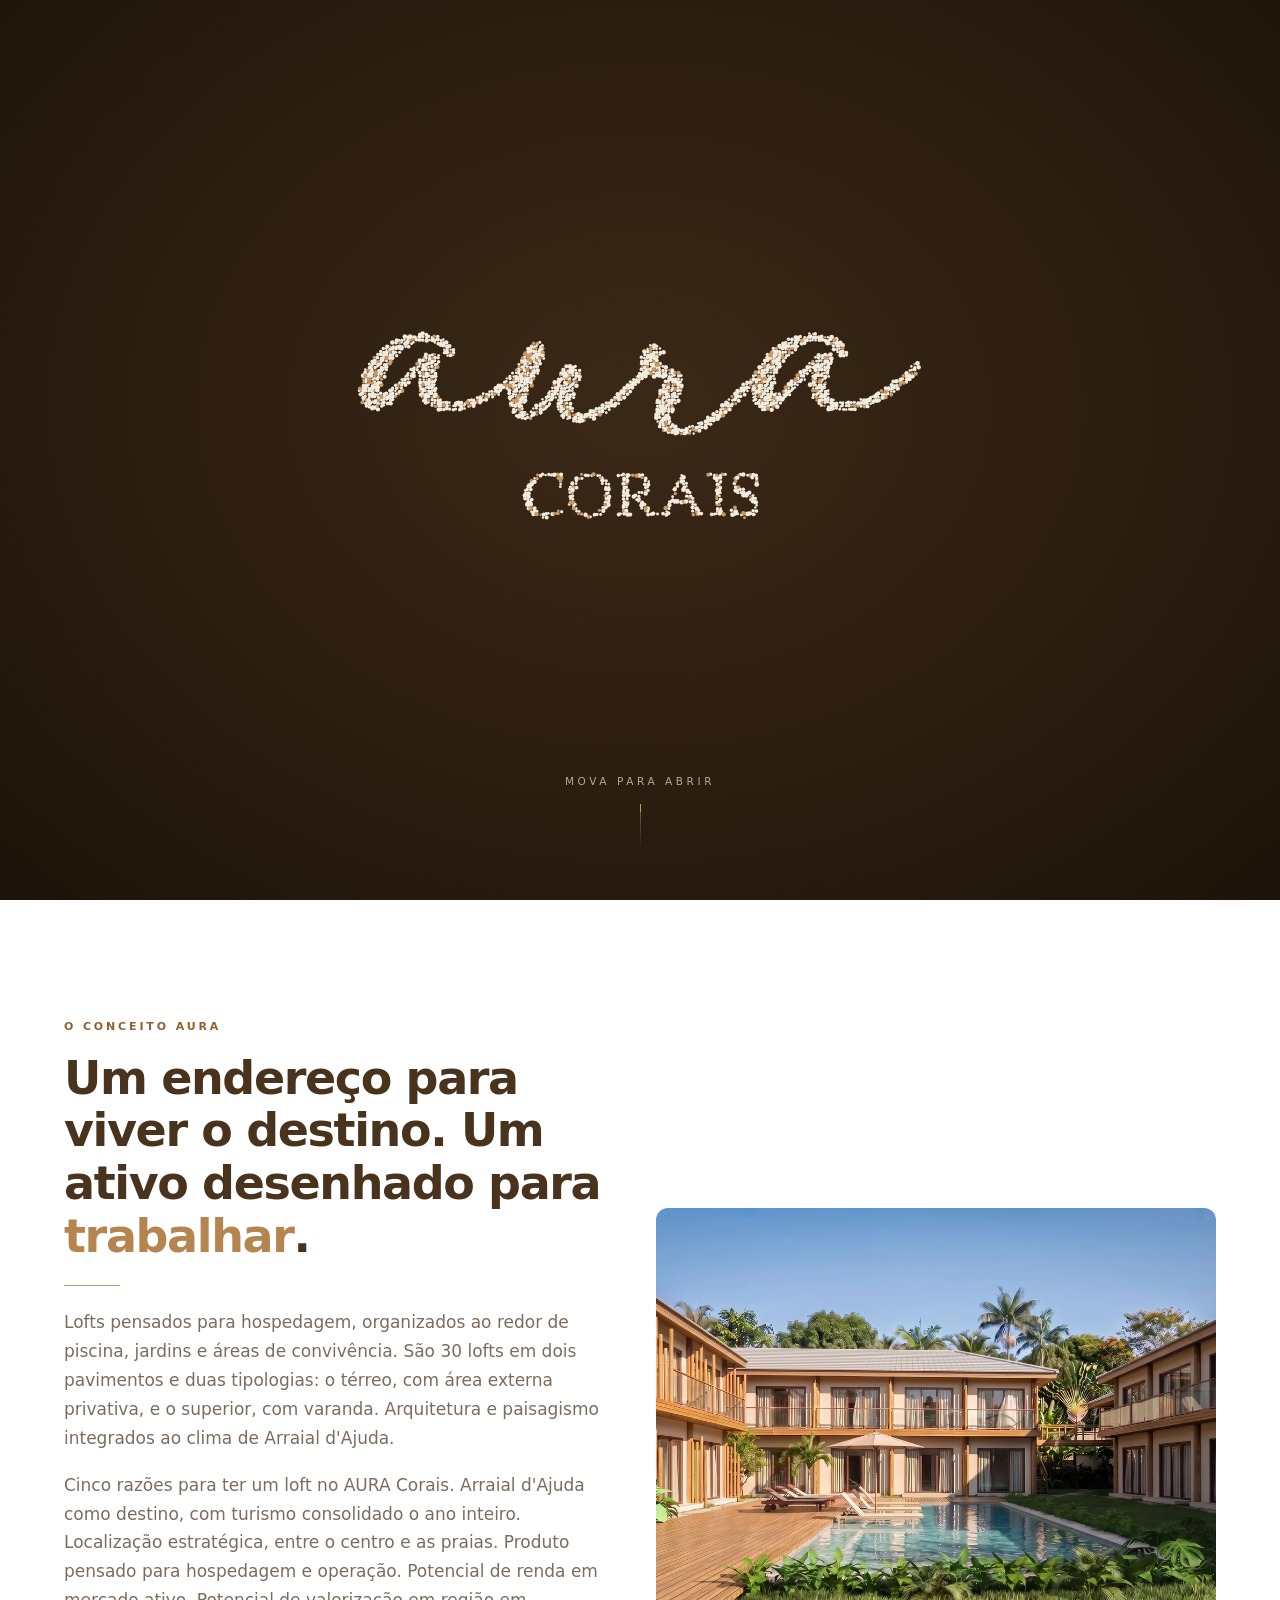
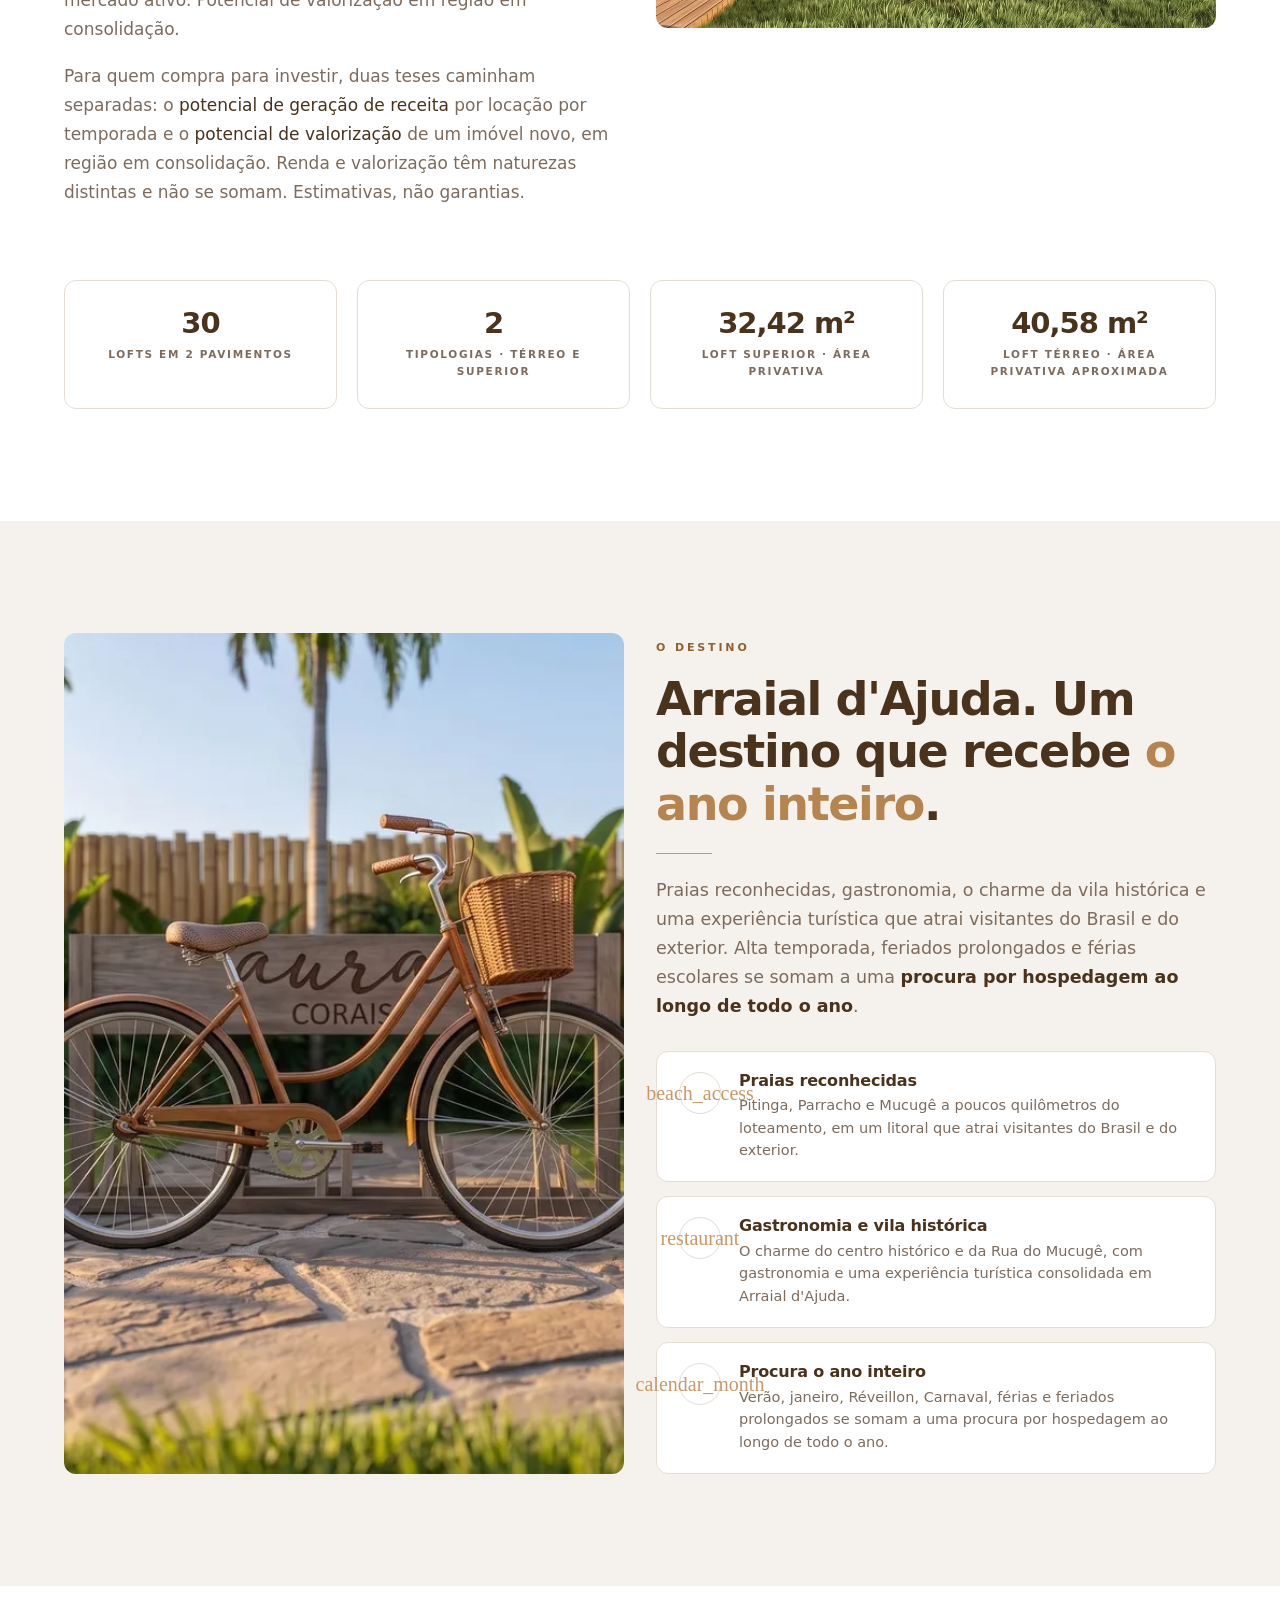
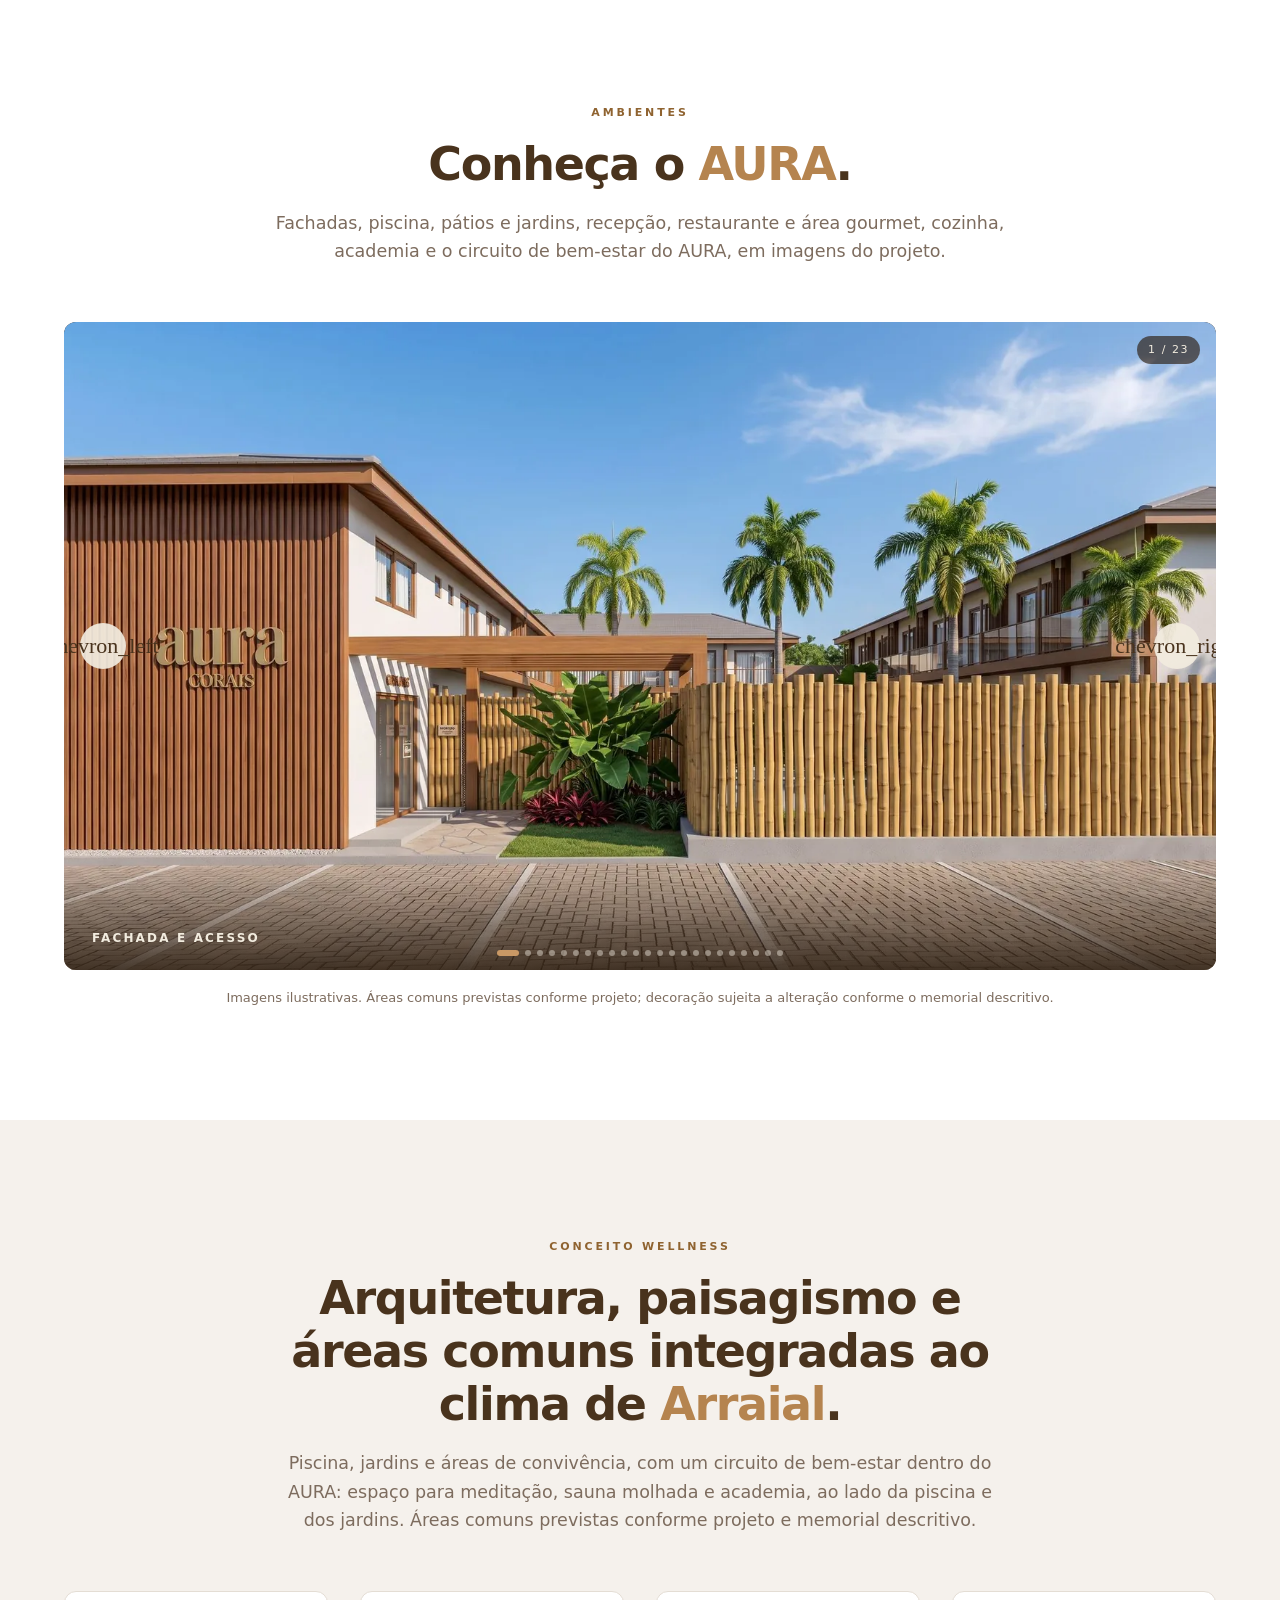
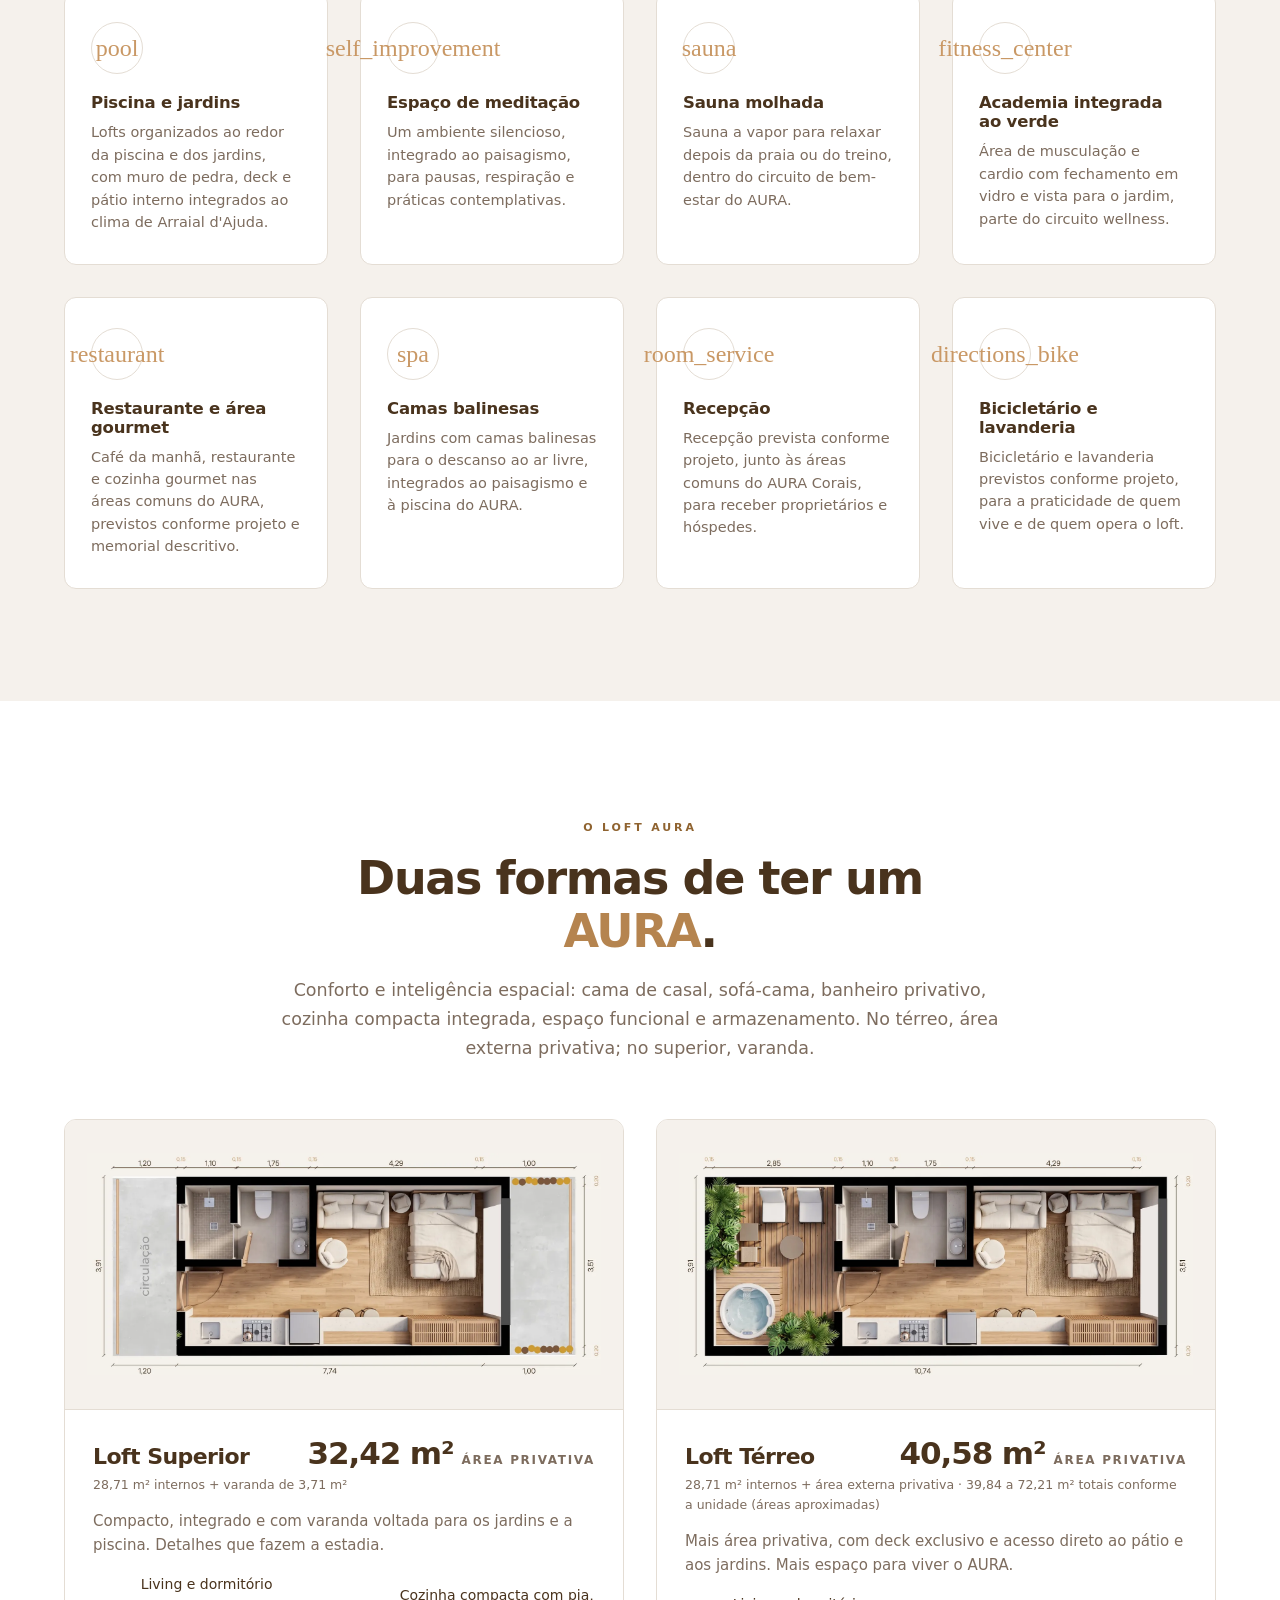
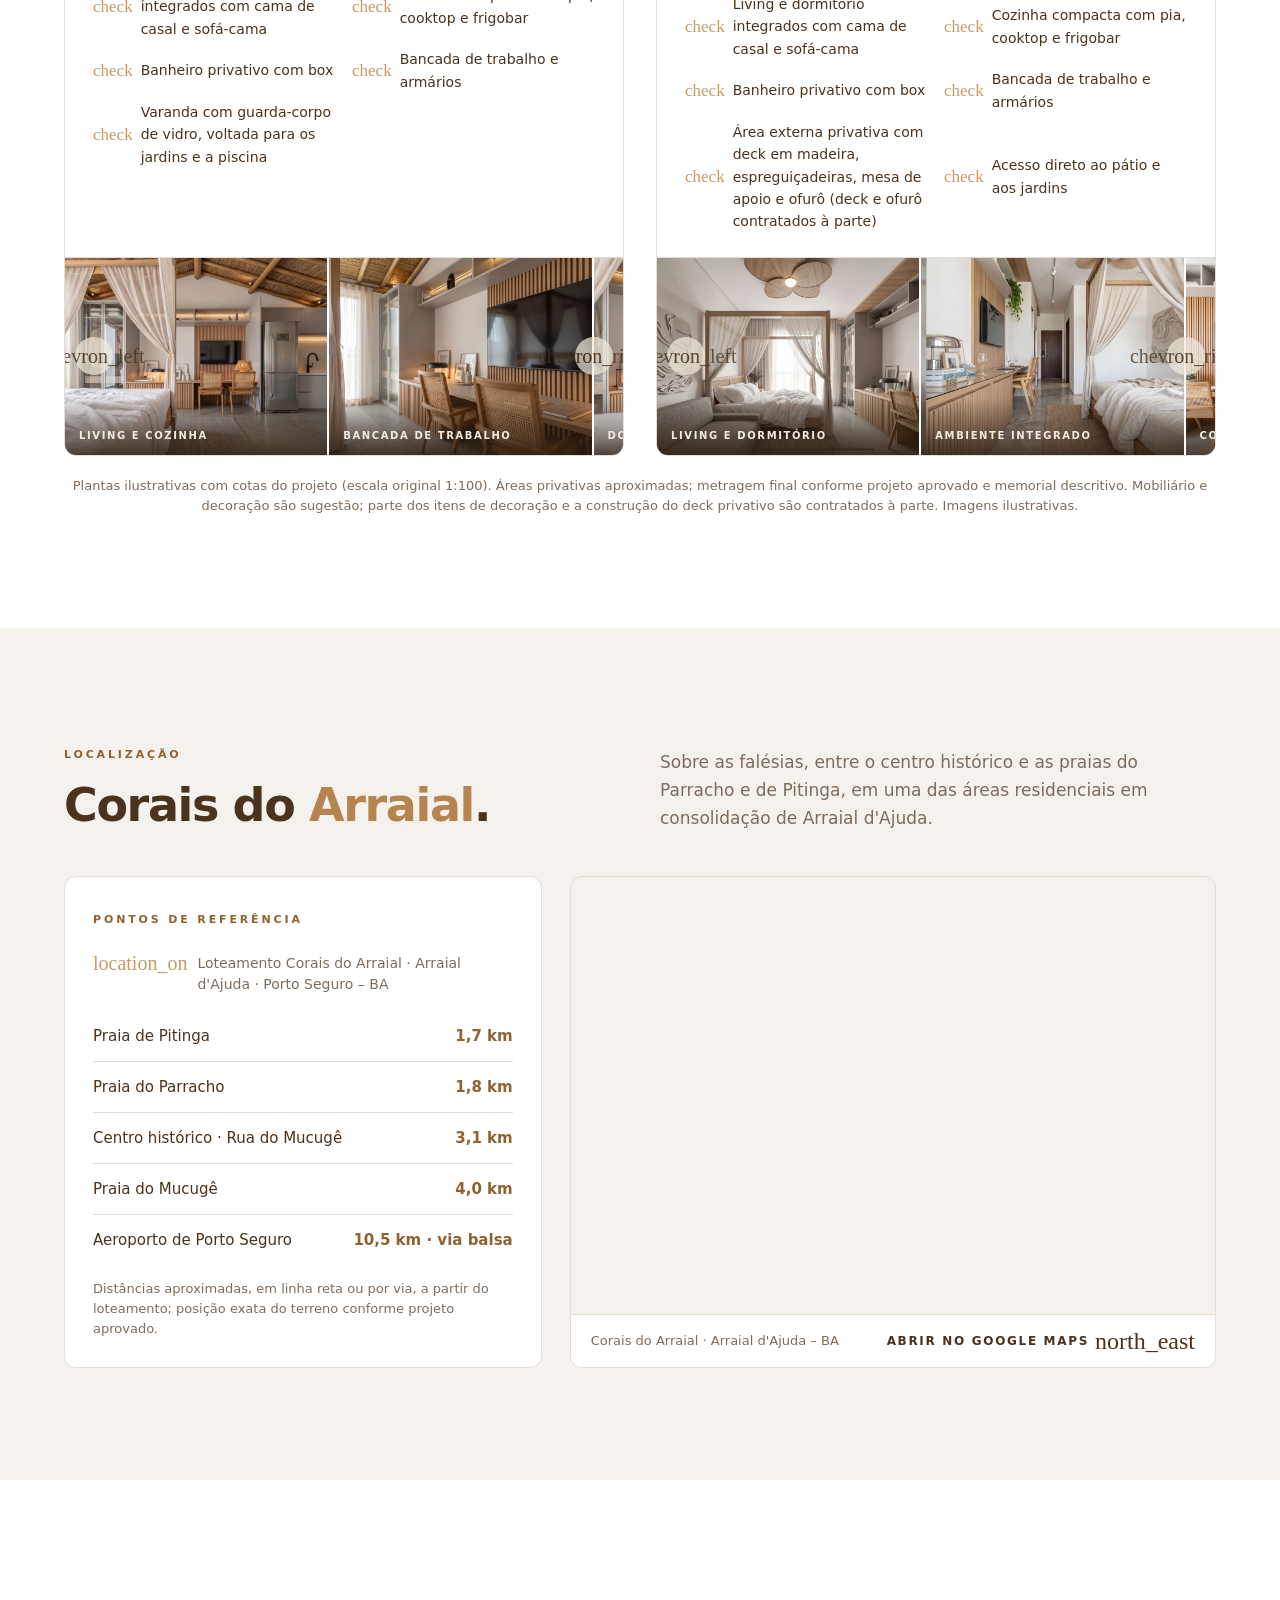
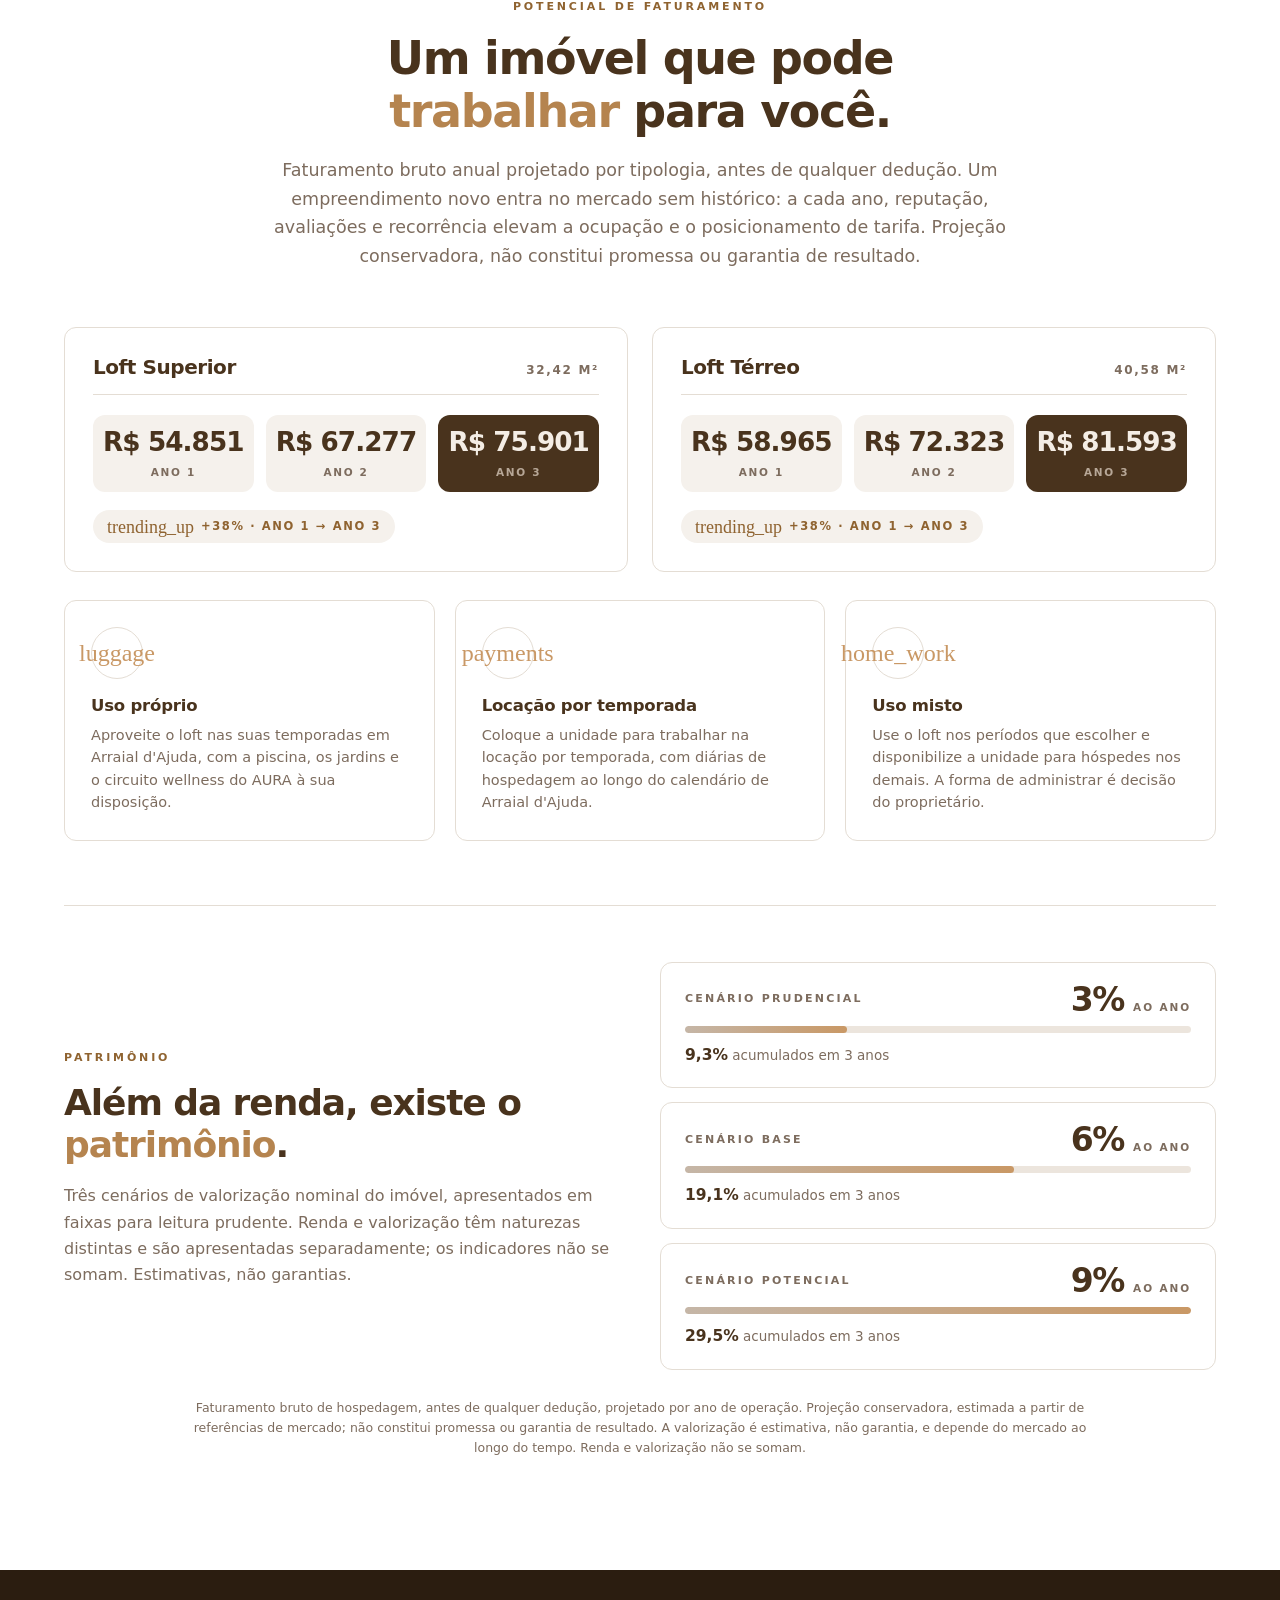
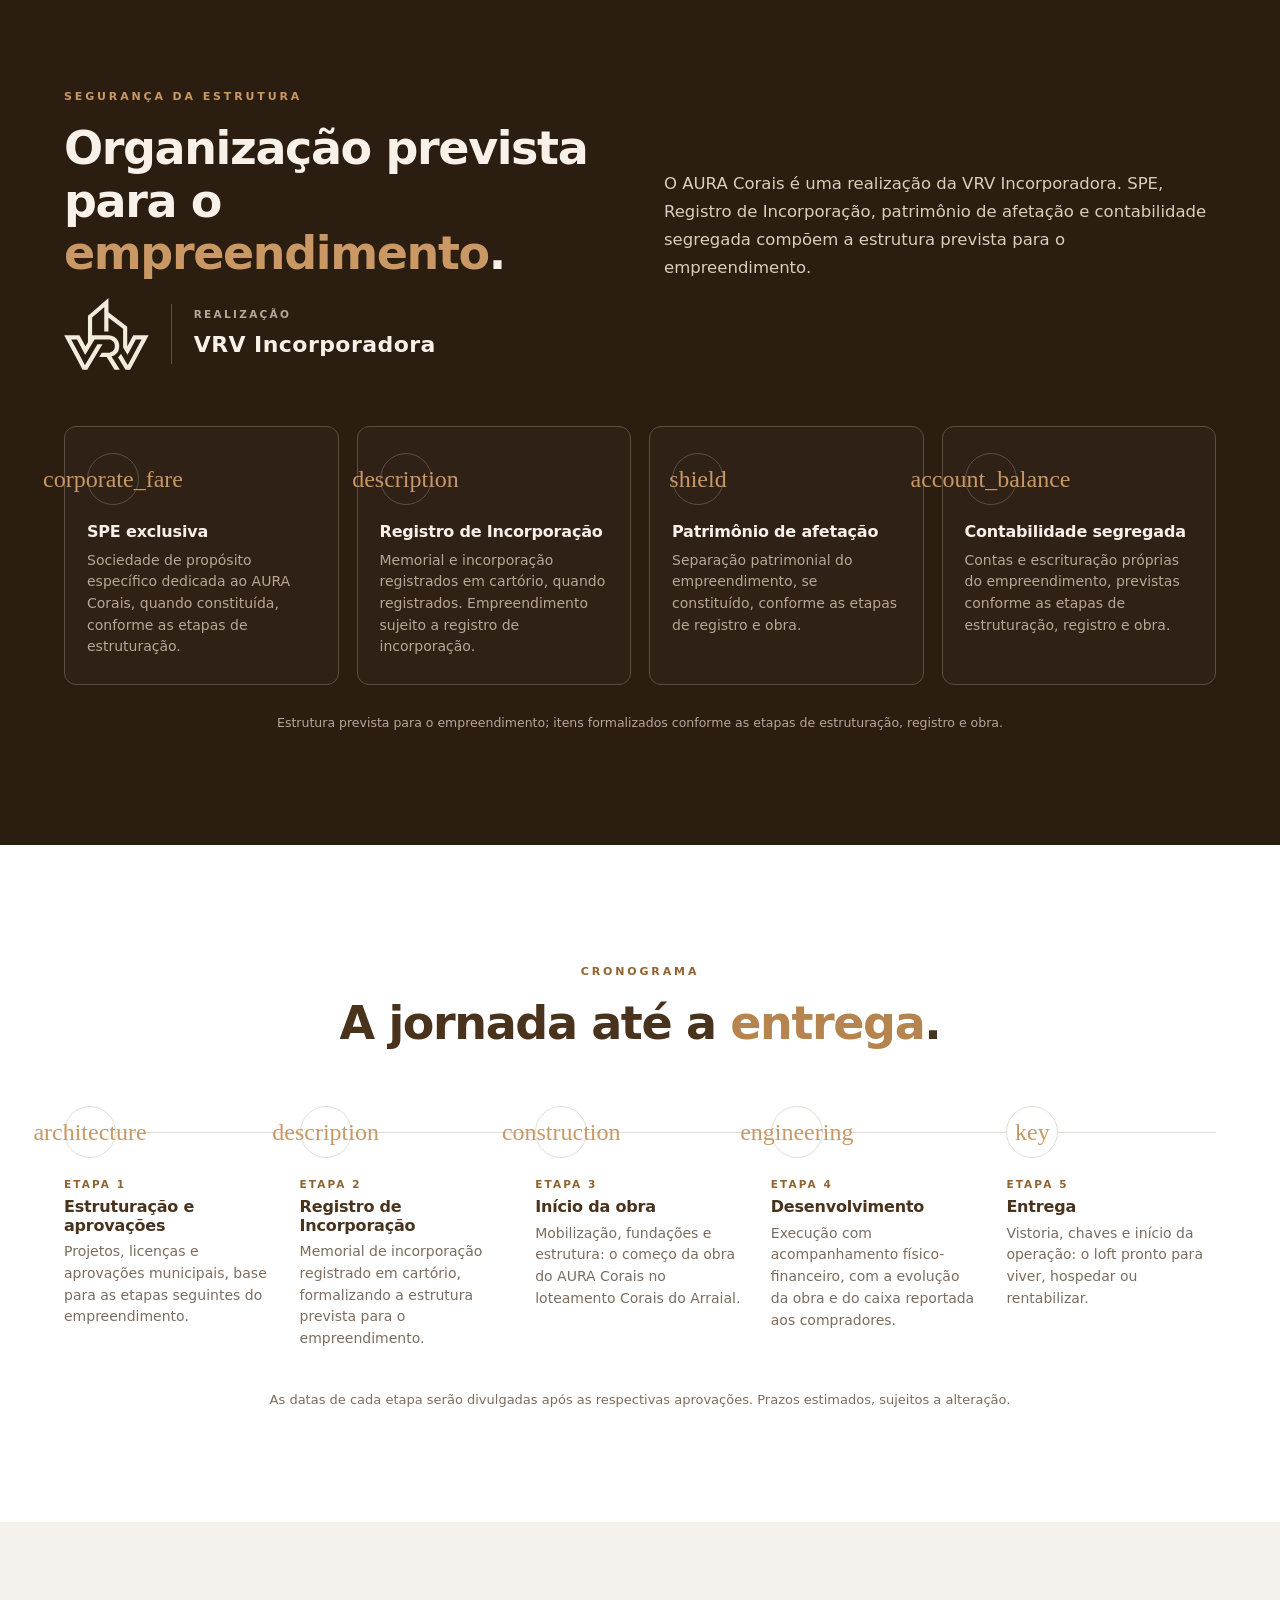
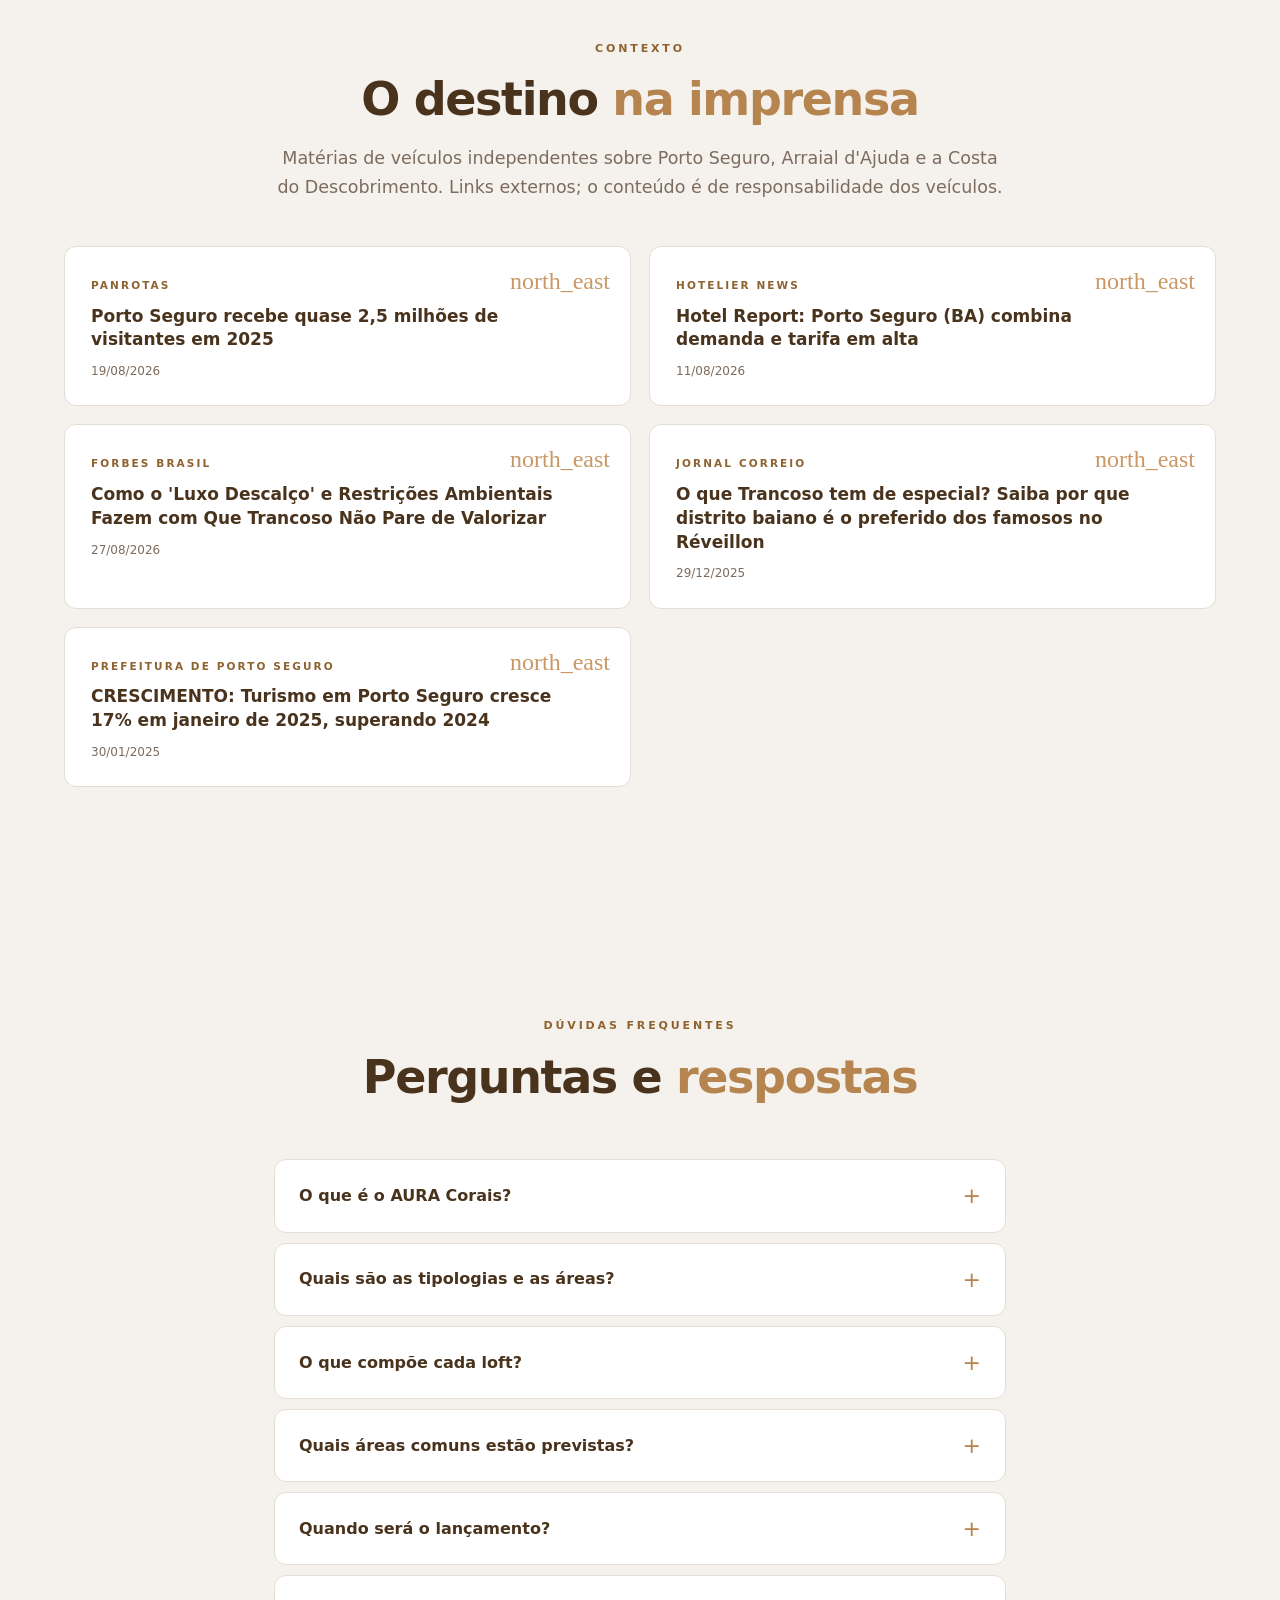
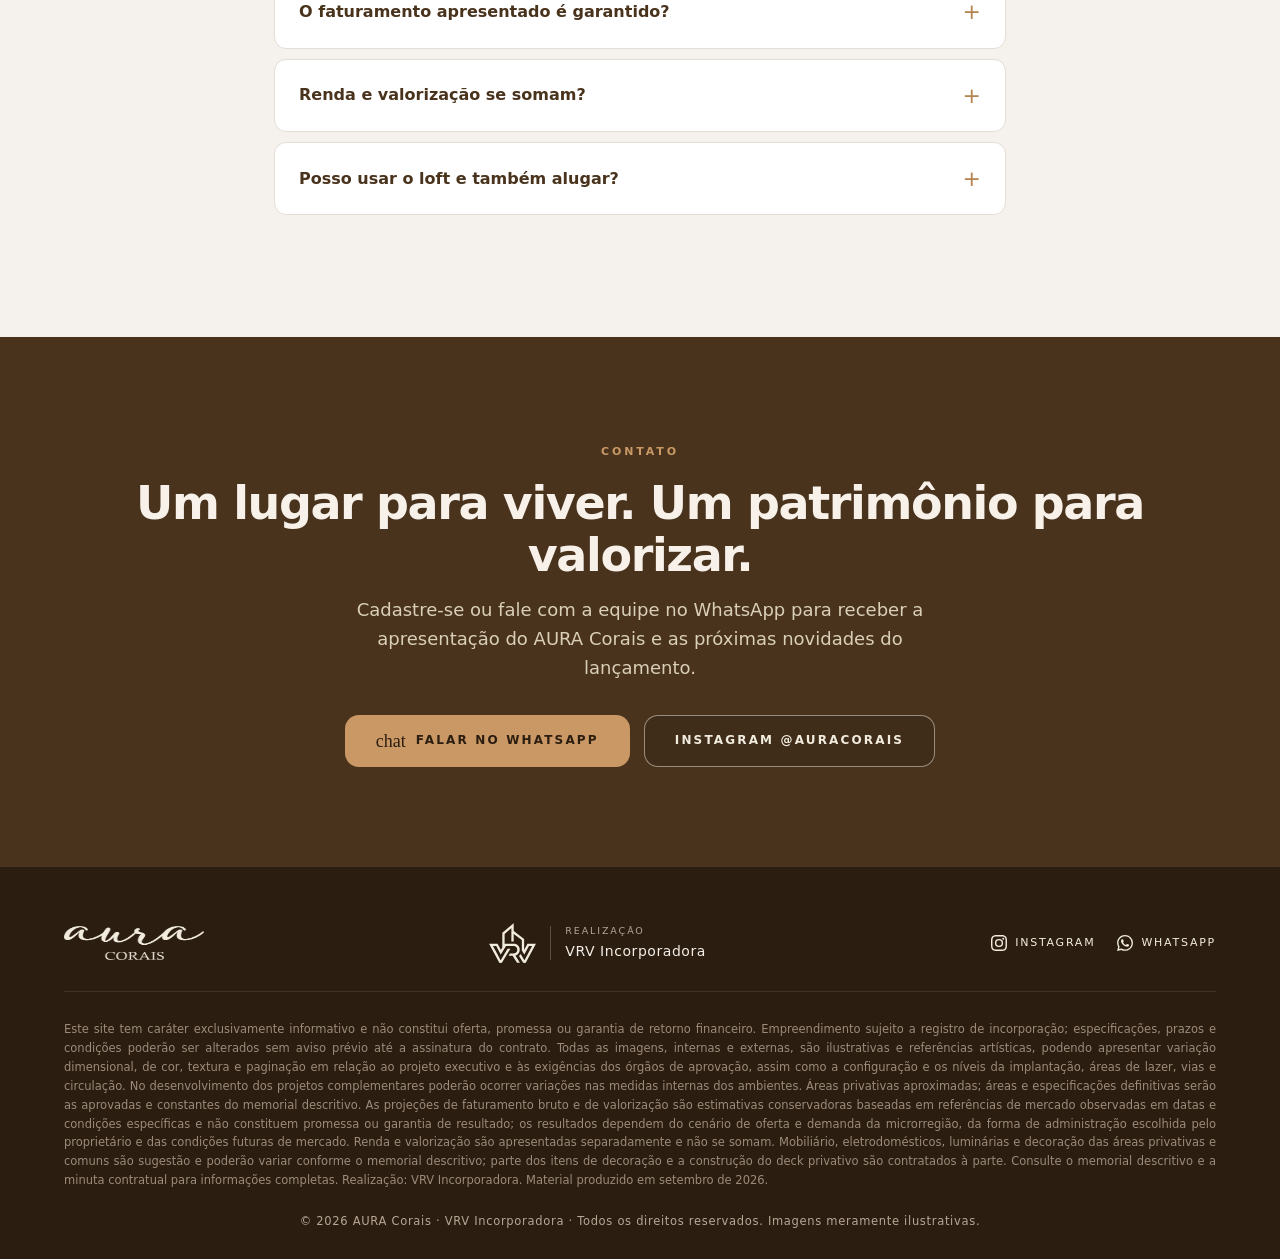
==== commit 47091242: "Seletor de país próprio na paleta do site, seleção de texto em Mel, hero sem botão duplicado, número" ====
--- a/index.html
+++ b/index.html
@@ -27,7 +27,7 @@
   <link rel="preconnect" href="https://fonts.gstatic.com" crossorigin>
   <!-- impeccable-disable overused-font: Inter é a tipografia escolhida pelo cliente para todo o kit comercial (book, portfólio, rendimento); o site precisa casar com os PDFs -->
   <link href="https://fonts.googleapis.com/css2?family=Inter:wght@300..900&display=swap" rel="stylesheet">
-  <link href="https://fonts.googleapis.com/css2?family=Material+Symbols+Outlined:opsz,wght,FILL,GRAD@20..48,300,0,0&icon_names=account_balance,architecture,beach_access,calendar_month,chat,check,chevron_left,chevron_right,close,construction,corporate_fare,description,directions_bike,engineering,expand_more,fitness_center,home_work,key,location_on,luggage,mark_email_read,north_east,payments,pool,restaurant,room_service,sauna,self_improvement,shield,sms_failed,spa,trending_up&display=block" rel="stylesheet">
+  <link href="https://fonts.googleapis.com/css2?family=Material+Symbols+Outlined:opsz,wght,FILL,GRAD@20..48,300,0,0&icon_names=account_balance,architecture,beach_access,calendar_month,chat,check,chevron_left,chevron_right,close,construction,corporate_fare,description,directions_bike,engineering,expand_more,fitness_center,home_work,key,location_on,luggage,mark_email_read,north_east,payments,pool,restaurant,room_service,sauna,search,self_improvement,shield,sms_failed,spa,trending_up&display=block" rel="stylesheet">
   <link rel="preload" as="image" href="assets/piscina-noite.webp">
   <link rel="stylesheet" href="styles.css">
   <script type="application/ld+json">
@@ -87,7 +87,6 @@
       <h1 class="h-anim">Lofts contemporâneos em <strong>Arraial d'Ajuda</strong>.</h1>
       <p class="sub h-anim">Um lugar para viver. Um patrimônio para valorizar. Lofts com piscina, jardins e circuito wellness, entre o centro histórico e as praias de Arraial d'Ajuda.</p>
       <div class="hero-acoes h-anim">
-        <a href="#form-card" class="btn btn-primario">Quero receber a apresentação</a>
         <a href="#aura" class="btn btn-contorno">Conhecer o projeto</a>
       </div>
       <div class="hero-local h-anim"><span class="ms" aria-hidden="true">location_on</span><span>Corais do Arraial · Arraial d'Ajuda – BA</span></div>
@@ -112,8 +111,12 @@
           <label for="f-tel">WhatsApp</label>
           <div class="tel">
             <div class="ddi">
-              <select id="f-ddi" name="pais" aria-label="Código do país"></select>
-              <span class="ddi-vitrine" aria-hidden="true"><span class="bandeira">&#127463;&#127479;</span><span class="cod">+55</span><span class="ms">expand_more</span></span>
+              <button type="button" class="ddi-botao" aria-haspopup="listbox" aria-expanded="false" aria-label="País do telefone"><span class="bandeira">&#127463;&#127479;</span><span class="cod">+55</span><span class="ms" aria-hidden="true">expand_more</span></button>
+              <div class="ddi-painel" hidden>
+                <label class="ddi-busca"><span class="ms" aria-hidden="true">search</span><input type="text" placeholder="Buscar país" aria-label="Buscar país" autocomplete="off"></label>
+                <ul class="ddi-opcoes" role="listbox" aria-label="Países"></ul>
+              </div>
+              <input type="hidden" name="pais" value="Brasil">
             </div>
             <input type="tel" id="f-tel" name="telefone" autocomplete="tel" inputmode="tel" placeholder="(DD) 99999-9999" required>
           </div>
@@ -160,20 +163,22 @@
       <p>Lofts pensados para hospedagem, organizados ao redor de piscina, jardins e áreas de convivência. São 30 lofts em dois pavimentos e duas tipologias: o térreo, com área externa privativa, e o superior, com varanda. Arquitetura e paisagismo integrados ao clima de Arraial d'Ajuda.</p>
       <p>Cinco razões para ter um loft no AURA Corais. Arraial d'Ajuda como destino, com turismo consolidado o ano inteiro. Localização estratégica, entre o centro e as praias. Produto pensado para hospedagem e operação. Potencial de renda em mercado ativo. Potencial de valorização em região em consolidação.</p>
       <p>Para quem compra para investir, duas teses caminham separadas: o <b>potencial de geração de receita</b> por locação por temporada e o <b>potencial de valorização</b> de um imóvel novo, em região em consolidação. Renda e valorização têm naturezas distintas e não se somam. Estimativas, não garantias.</p>
-      
-      <div class="numeros">
-        <div class="numero"><b>30</b><span>lofts em 2 pavimentos</span></div><div class="numero"><b>2</b><span>tipologias · térreo e superior</span></div><div class="numero"><b>32,42 m²</b><span>loft superior · área privativa</span></div><div class="numero"><b>40,58 m²</b><span>loft térreo · área privativa aproximada</span></div>
-      </div>
-      
     </div>
     <div><img class="sobre-img" src="assets/patio-piscina.webp" alt="AURA Corais: pátio, piscina e jardins (imagem ilustrativa)" loading="lazy" width="1280" height="960"></div>
   </div>
+  
+  <div class="container reveal">
+    <div class="numeros">
+      <div class="numero"><b>30</b><span>lofts em 2 pavimentos</span></div><div class="numero"><b>2</b><span>tipologias · térreo e superior</span></div><div class="numero"><b>32,42 m²</b><span>loft superior · área privativa</span></div><div class="numero"><b>40,58 m²</b><span>loft térreo · área privativa aproximada</span></div>
+    </div>
+  </div>
+  
 </section>
 
 <!-- ================= ARRAIAL D'AJUDA ================= -->
 <section id="arraial" class="secao bg-soft">
-  <div class="container grid grid-2 alinha-centro reveal">
-    <div><img class="destino-img" src="assets/bicicleta.webp" alt="AURA Corais em Arraial d'Ajuda (imagem ilustrativa)" loading="lazy" width="1024" height="1280"></div>
+  <div class="container grid grid-2 destino-grid reveal">
+    <div class="destino-foto"><img class="destino-img" src="assets/bicicleta.webp" alt="AURA Corais em Arraial d'Ajuda (imagem ilustrativa)" loading="lazy" width="1024" height="1280"></div>
     <div>
       <span class="tag">O destino</span>
       <h2 class="titulo">Arraial d'Ajuda. Um destino que recebe <strong>o ano inteiro</strong>.</h2>
--- a/styles.css
+++ b/styles.css
@@ -14,6 +14,8 @@
 /* ---------- base ---------- */
 *, *::before, *::after { box-sizing: border-box; margin: 0; padding: 0; }
 html { scroll-behavior: smooth; scroll-padding-top: var(--header); -webkit-font-smoothing: antialiased; }
+::selection { background: var(--mel); color: var(--deep); }
+::-moz-selection { background: var(--mel); color: var(--deep); }
 body { font-family: var(--fonte); color: var(--texto); background: var(--white); line-height: 1.6; font-size: 16px; font-feature-settings: 'cv11', 'ss01'; overflow-x: hidden; }
 h1, h2, h3, h4 { font-weight: 600; line-height: 1.15; color: var(--ink); letter-spacing: -.022em; }
 h3, h4 { font-weight: 600; letter-spacing: -.012em; }
@@ -118,14 +120,31 @@
 .campo label, .campo legend { display: block; font-size: 11px; font-weight: 600; letter-spacing: .14em; text-transform: uppercase; margin-bottom: 7px; color: var(--muted); }
 .campo input[type=text], .campo input[type=email], .campo input[type=tel] { width: 100%; height: 48px; border: 1px solid var(--line); border-radius: 10px; padding: 0 14px; font: inherit; font-size: 15px; color: var(--ink); background: var(--white); transition: var(--t); }
 .campo input:focus { outline: none; border-color: var(--mel); box-shadow: 0 0 0 3px rgba(201, 152, 101, .18); }
-.tel { display: flex; align-items: center; border: 1px solid var(--line); border-radius: 10px; overflow: hidden; background: var(--white); }
-.tel .ddi { position: relative; flex: none; height: 48px; background: var(--soft); border-right: 1px solid var(--line); transition: var(--t); }
-.tel .ddi select { position: absolute; inset: 0; width: 100%; height: 100%; opacity: 0; border: 0; cursor: pointer; font: inherit; }
-.tel .ddi-vitrine { display: flex; align-items: center; gap: 7px; height: 48px; padding: 0 12px 0 13px; font-size: 14.5px; font-weight: 600; color: var(--ink); pointer-events: none; font-variant-numeric: tabular-nums; }
-.tel .ddi-vitrine .bandeira { font-size: 17px; line-height: 1; }
-.tel .ddi-vitrine .ms { font-size: 18px; color: var(--muted); }
-.tel .ddi:focus-within { background: var(--soft2); }
-.tel input { border: 0 !important; border-radius: 0 !important; }
+.tel { display: flex; align-items: center; border: 1px solid var(--line); border-radius: 10px; background: var(--white); }
+.tel .ddi { position: relative; flex: none; }
+.ddi-botao { display: flex; align-items: center; gap: 7px; height: 48px; padding: 0 12px 0 13px; background: var(--soft); border: 0; border-right: 1px solid var(--line); border-radius: 9px 0 0 9px; font: inherit; font-size: 14.5px; font-weight: 600; color: var(--ink); cursor: pointer; transition: var(--t); font-variant-numeric: tabular-nums; }
+.ddi-botao:hover { background: var(--soft2); }
+.ddi-botao .bandeira { font-size: 17px; line-height: 1; }
+.ddi-botao .ms { font-size: 18px; color: var(--muted); transition: var(--t); }
+.ddi.aberto .ddi-botao { background: var(--soft2); }
+.ddi.aberto .ddi-botao .ms { transform: rotate(180deg); color: var(--mel-texto); }
+.ddi-painel { position: absolute; top: calc(100% + 8px); left: 0; z-index: 30; width: 296px; max-width: 76vw; background: var(--white); border: 1px solid var(--line); border-radius: 12px; box-shadow: 0 26px 50px -26px rgba(43, 29, 16, .5); overflow: hidden; animation: sobeSuave .22s cubic-bezier(.22, .61, .36, 1) both; }
+.ddi-busca { display: flex; align-items: center; gap: 9px; padding: 11px 14px; border-bottom: 1px solid var(--line); background: var(--soft); margin: 0; text-transform: none; letter-spacing: 0; }
+.ddi-busca .ms { font-size: 18px; color: var(--muted); }
+.ddi-busca input[type=text] { flex: 1; width: auto !important; height: 24px !important; border: 0 !important; border-radius: 0 !important; padding: 0 !important; background: transparent; font: inherit; font-size: 14px; font-weight: 500; color: var(--ink); }
+.ddi-busca input[type=text]:focus { outline: none; box-shadow: none !important; }
+.ddi-opcoes { max-height: 238px; overflow-y: auto; padding: 6px; scrollbar-width: thin; scrollbar-color: var(--areia) transparent; }
+.ddi-opcoes::-webkit-scrollbar { width: 8px; }
+.ddi-opcoes::-webkit-scrollbar-thumb { background: var(--areia); border-radius: 999px; border: 2px solid var(--white); }
+.ddi-opcoes li { display: flex; align-items: center; gap: 10px; padding: 9px 11px; border-radius: 8px; font-size: 14.5px; color: var(--texto); cursor: pointer; transition: background .15s ease; }
+.ddi-opcoes li .bandeira { font-size: 16px; line-height: 1; }
+.ddi-opcoes li .cod { margin-left: auto; font-weight: 600; color: var(--muted); font-variant-numeric: tabular-nums; }
+.ddi-opcoes li:hover, .ddi-opcoes li.foco { background: var(--soft); }
+.ddi-opcoes li[aria-selected="true"] { background: var(--soft2); color: var(--ink); font-weight: 600; }
+.ddi-opcoes li[aria-selected="true"] .cod { color: var(--mel-texto); }
+.ddi-opcoes .vazio { justify-content: center; color: var(--muted); font-size: 13.5px; cursor: default; }
+.ddi-opcoes .vazio:hover { background: transparent; }
+.tel input[type=tel] { border: 0 !important; border-radius: 0 9px 9px 0 !important; }
 .tel:focus-within { border-color: var(--mel); box-shadow: 0 0 0 3px rgba(201, 152, 101, .18); }
 fieldset { border: 0; }
 .radios { display: flex; gap: 24px; }
@@ -155,14 +174,18 @@
 .sobre p { color: var(--muted); font-size: 17px; line-height: 1.7; margin-bottom: 18px; }
 .sobre p b, .sobre p strong { color: var(--ink); font-weight: 500; }
 .sobre-img { border-radius: var(--r); width: 100%; aspect-ratio: 4/3; object-fit: cover; }
-.numeros { display: grid; grid-template-columns: repeat(4, 1fr); gap: 12px; margin-top: 30px; }
-.numero { background: var(--white); border: 1px solid var(--line); border-radius: var(--r); padding: 18px 14px; text-align: center; }
+.numeros { display: grid; grid-template-columns: repeat(4, 1fr); gap: 20px; margin-top: 56px; }
+.numero { background: var(--white); border: 1px solid var(--line); border-radius: var(--r); padding: 28px 20px; text-align: center; transition: var(--t); }
+.numero:hover { border-color: var(--areia); transform: translateY(-2px); }
 .numero b { display: block; font-weight: 700; font-size: 29px; letter-spacing: -.035em; color: var(--ink); line-height: 1; font-variant-numeric: tabular-nums; white-space: nowrap; }
 .numero span { display: block; font-size: 10.5px; text-transform: uppercase; letter-spacing: .16em; color: var(--muted); margin-top: 8px; font-weight: 600; }
 .bg-soft .numero { background: var(--white); }
 
 /* ---------- destino (Arraial d'Ajuda) ---------- */
 .destino-img { border-radius: var(--r); width: 100%; aspect-ratio: 4/5; object-fit: cover; }
+.destino-grid { align-items: stretch; }
+.destino-foto { display: flex; }
+.destino-grid .destino-img { height: 100%; aspect-ratio: auto; min-height: 460px; }
 .destino-lista { display: grid; gap: 14px; margin-top: 30px; }
 .destino-item { display: flex; gap: 18px; align-items: flex-start; background: var(--white); border: 1px solid var(--line); border-radius: var(--r); padding: 20px 22px; }
 .destino-item h3 { font-size: 16px; margin-bottom: 4px; }
@@ -460,3 +483,15 @@
   .sucesso { animation: none; }
   .lf-strip { scroll-behavior: auto; }
 }
+
+/* ---------- responsivo: seletor de país e faixa de números ---------- */
+@media (max-width: 1024px) {
+  .destino-grid .destino-img { min-height: 380px; }
+}
+@media (max-width: 768px) {
+  .numeros { grid-template-columns: repeat(2, 1fr); gap: 12px; margin-top: 40px; }
+  .numero { padding: 22px 14px; }
+  .destino-grid .destino-img { aspect-ratio: 4/3; height: auto; min-height: 0; }
+  .ddi-painel { width: 280px; max-width: calc(100vw - 72px); }
+  .ddi-opcoes { max-height: 210px; }
+}
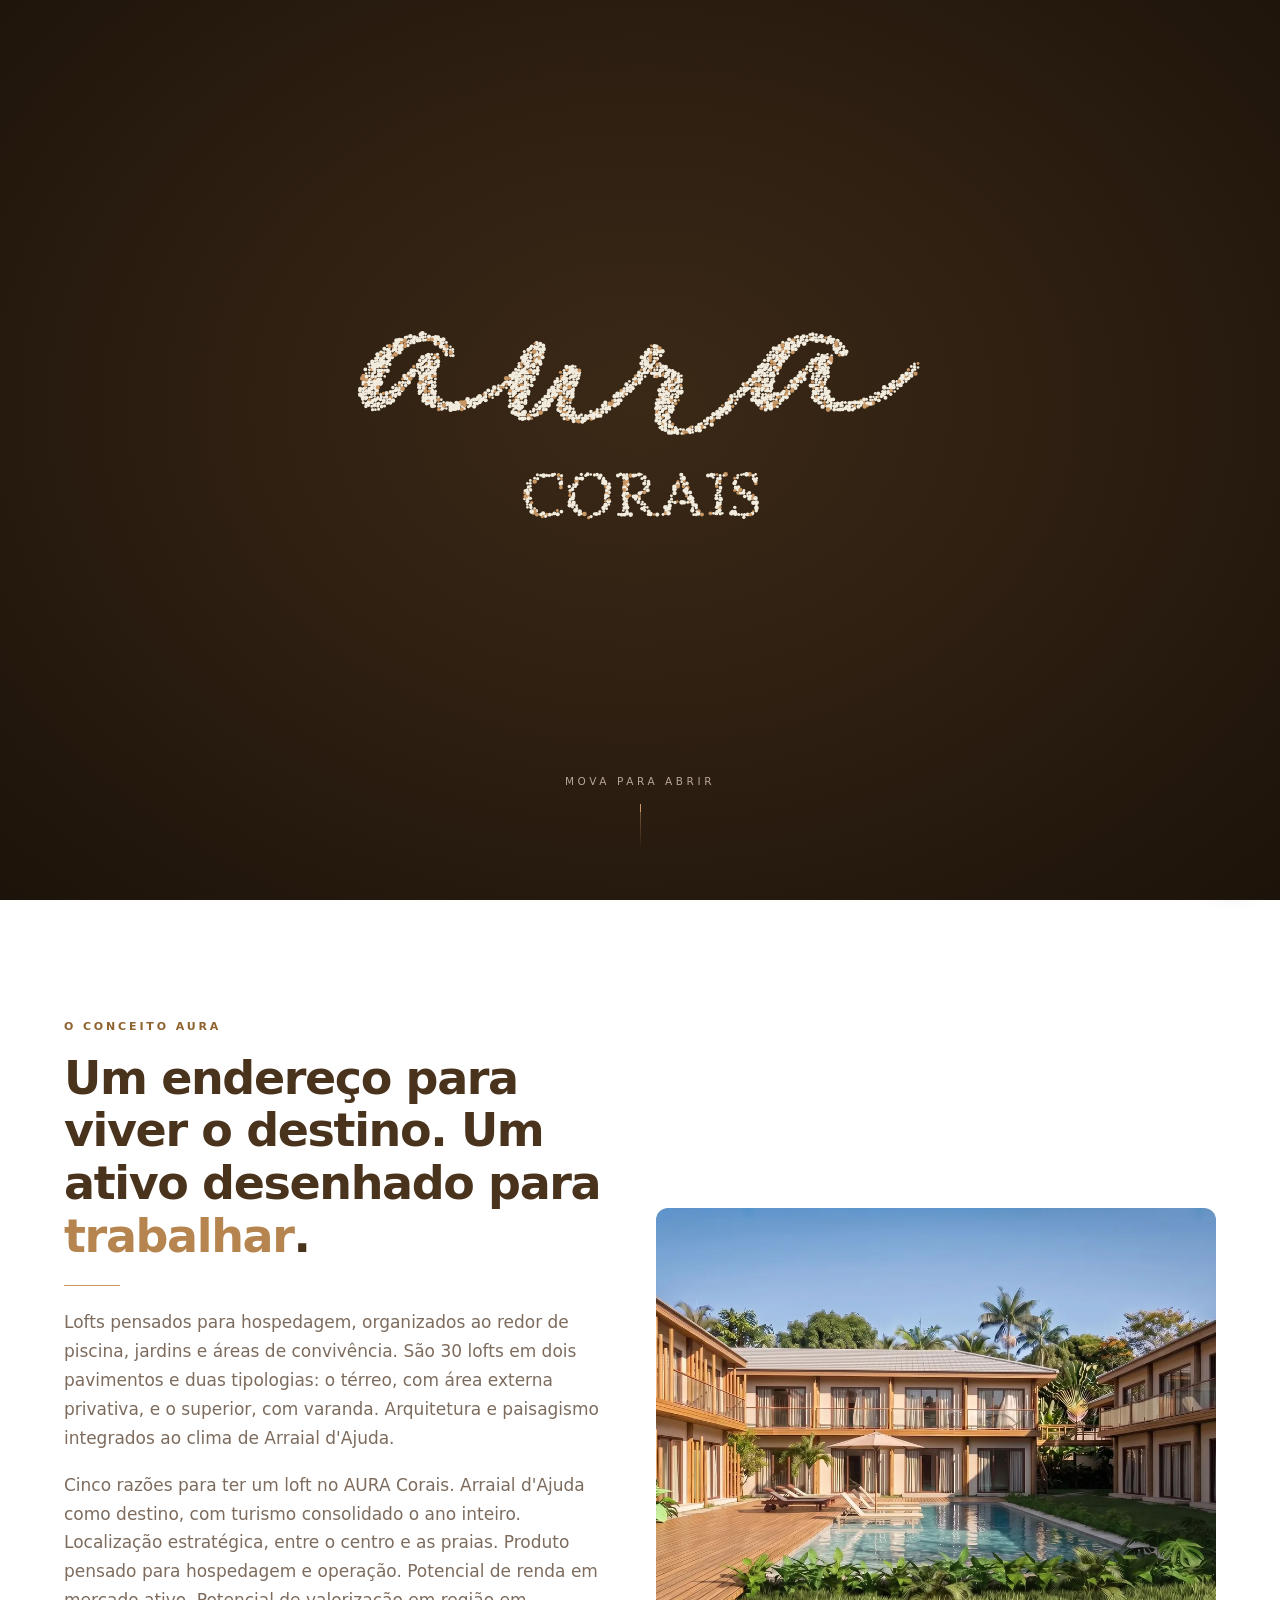
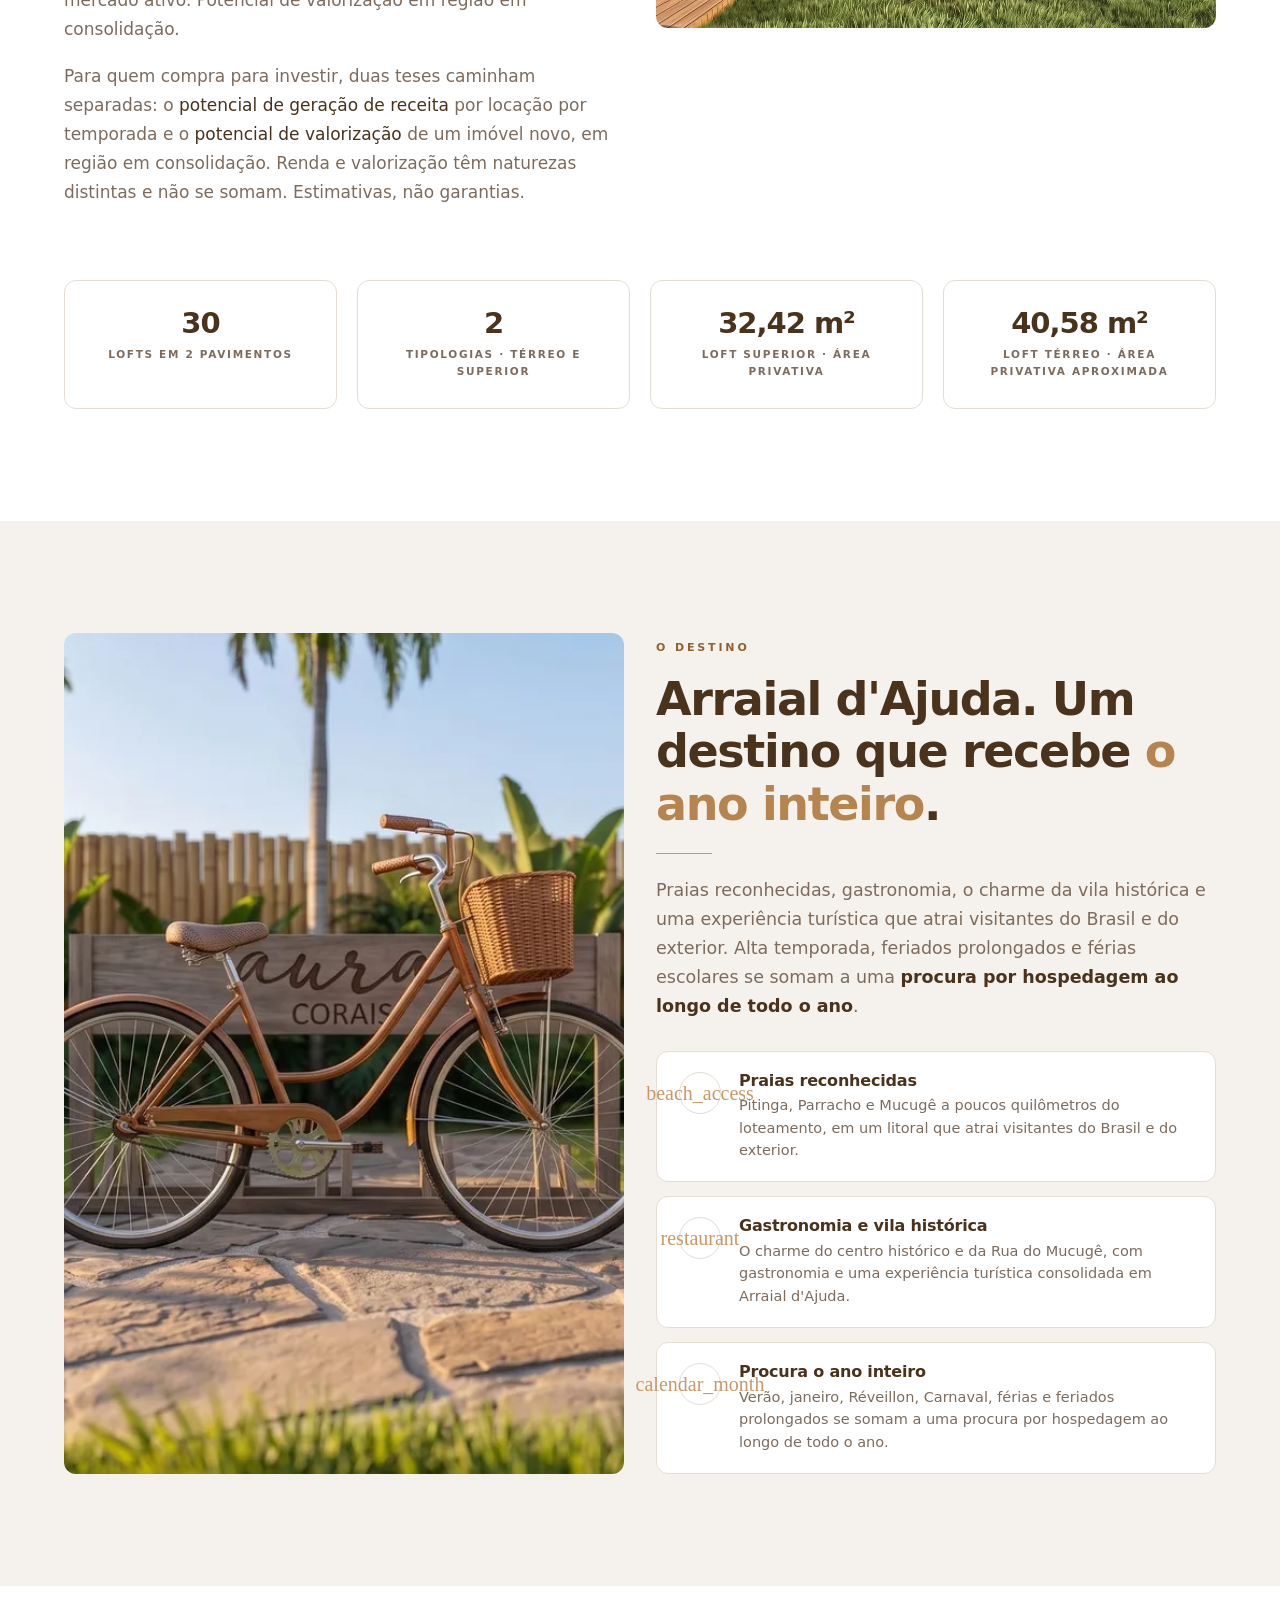
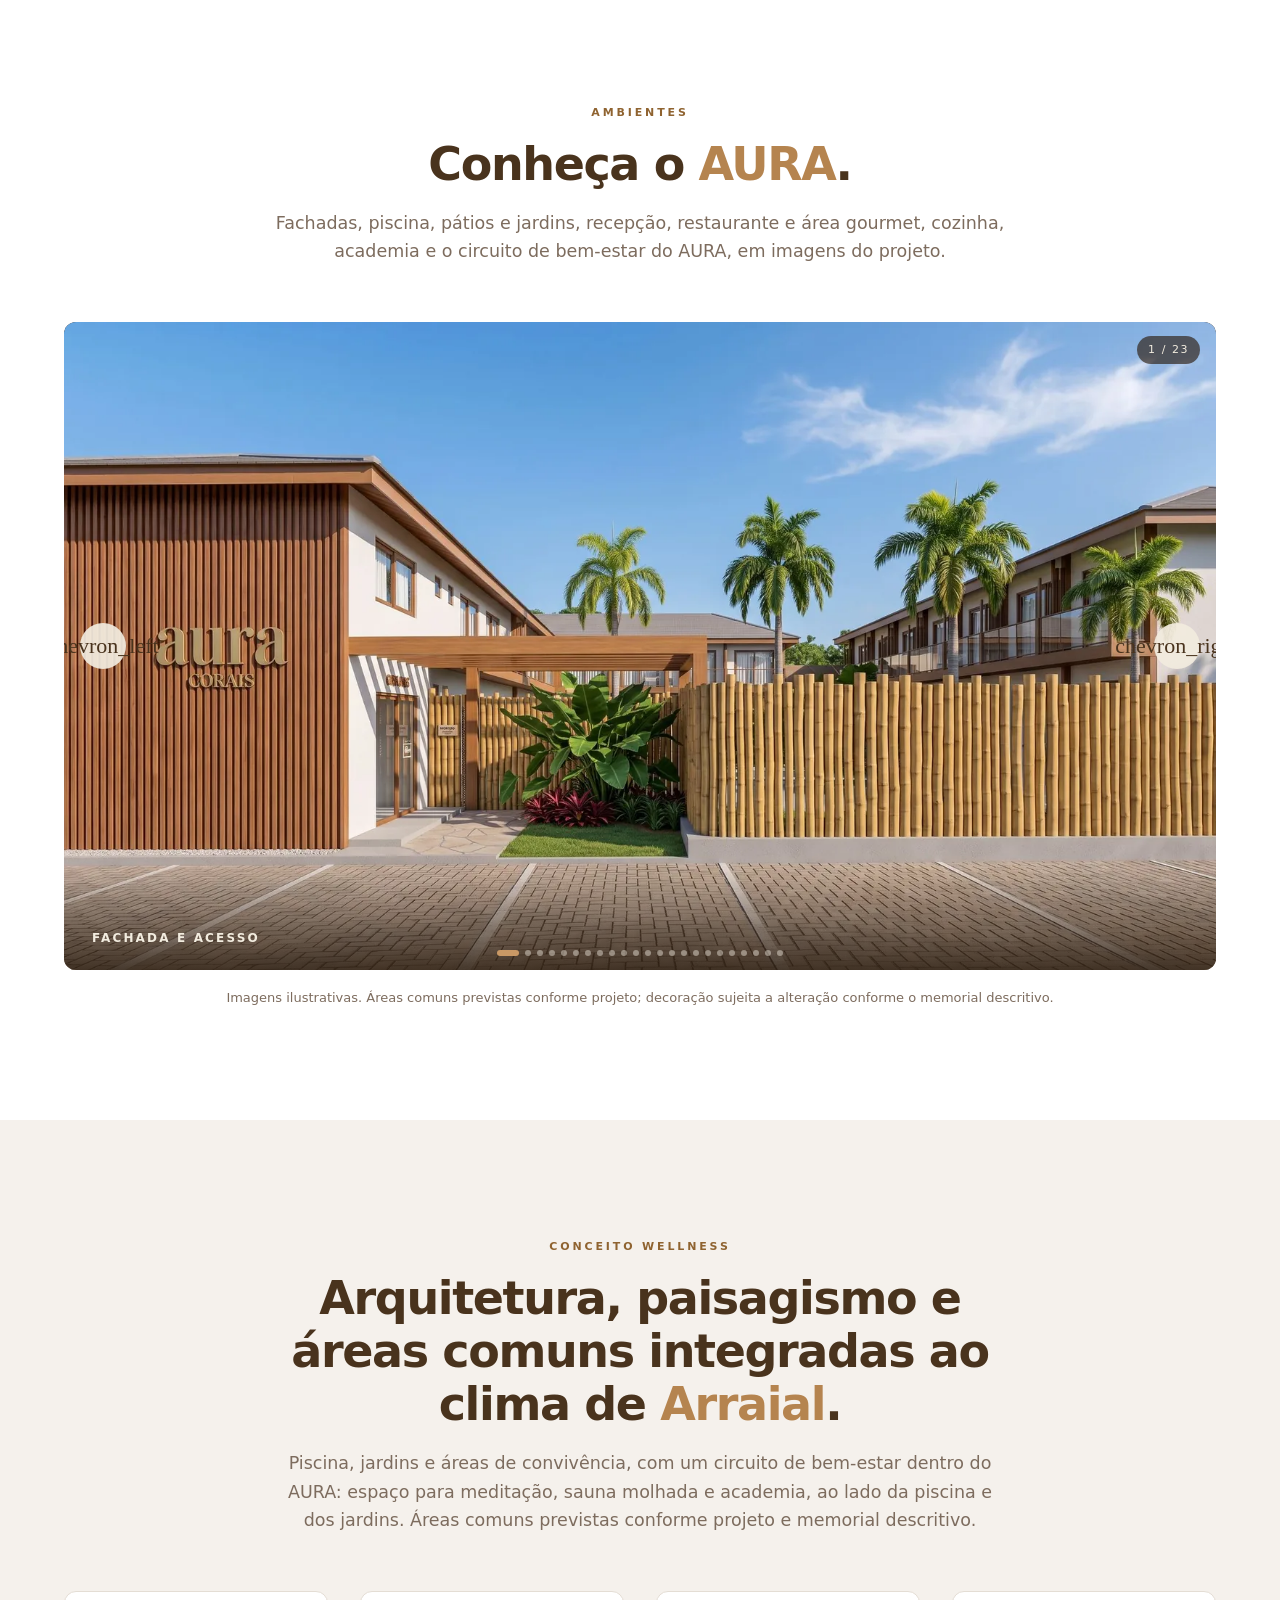
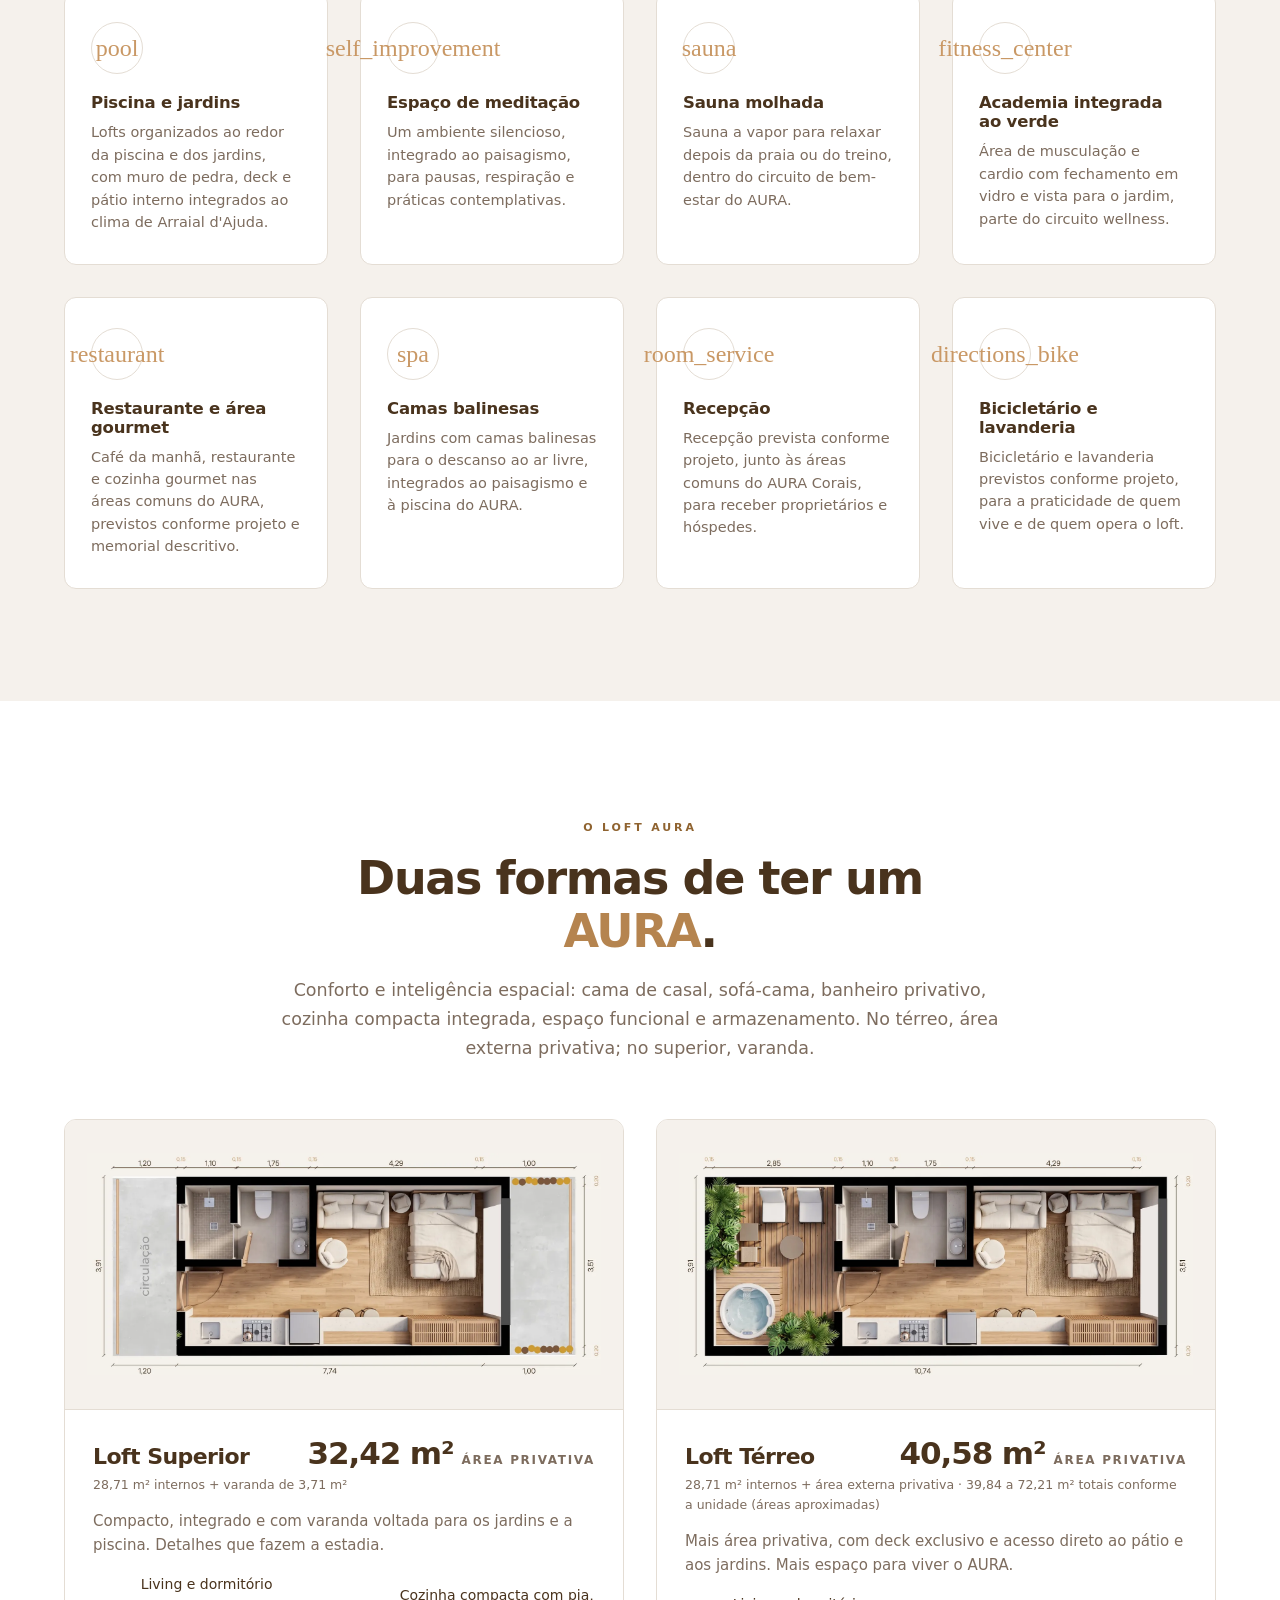
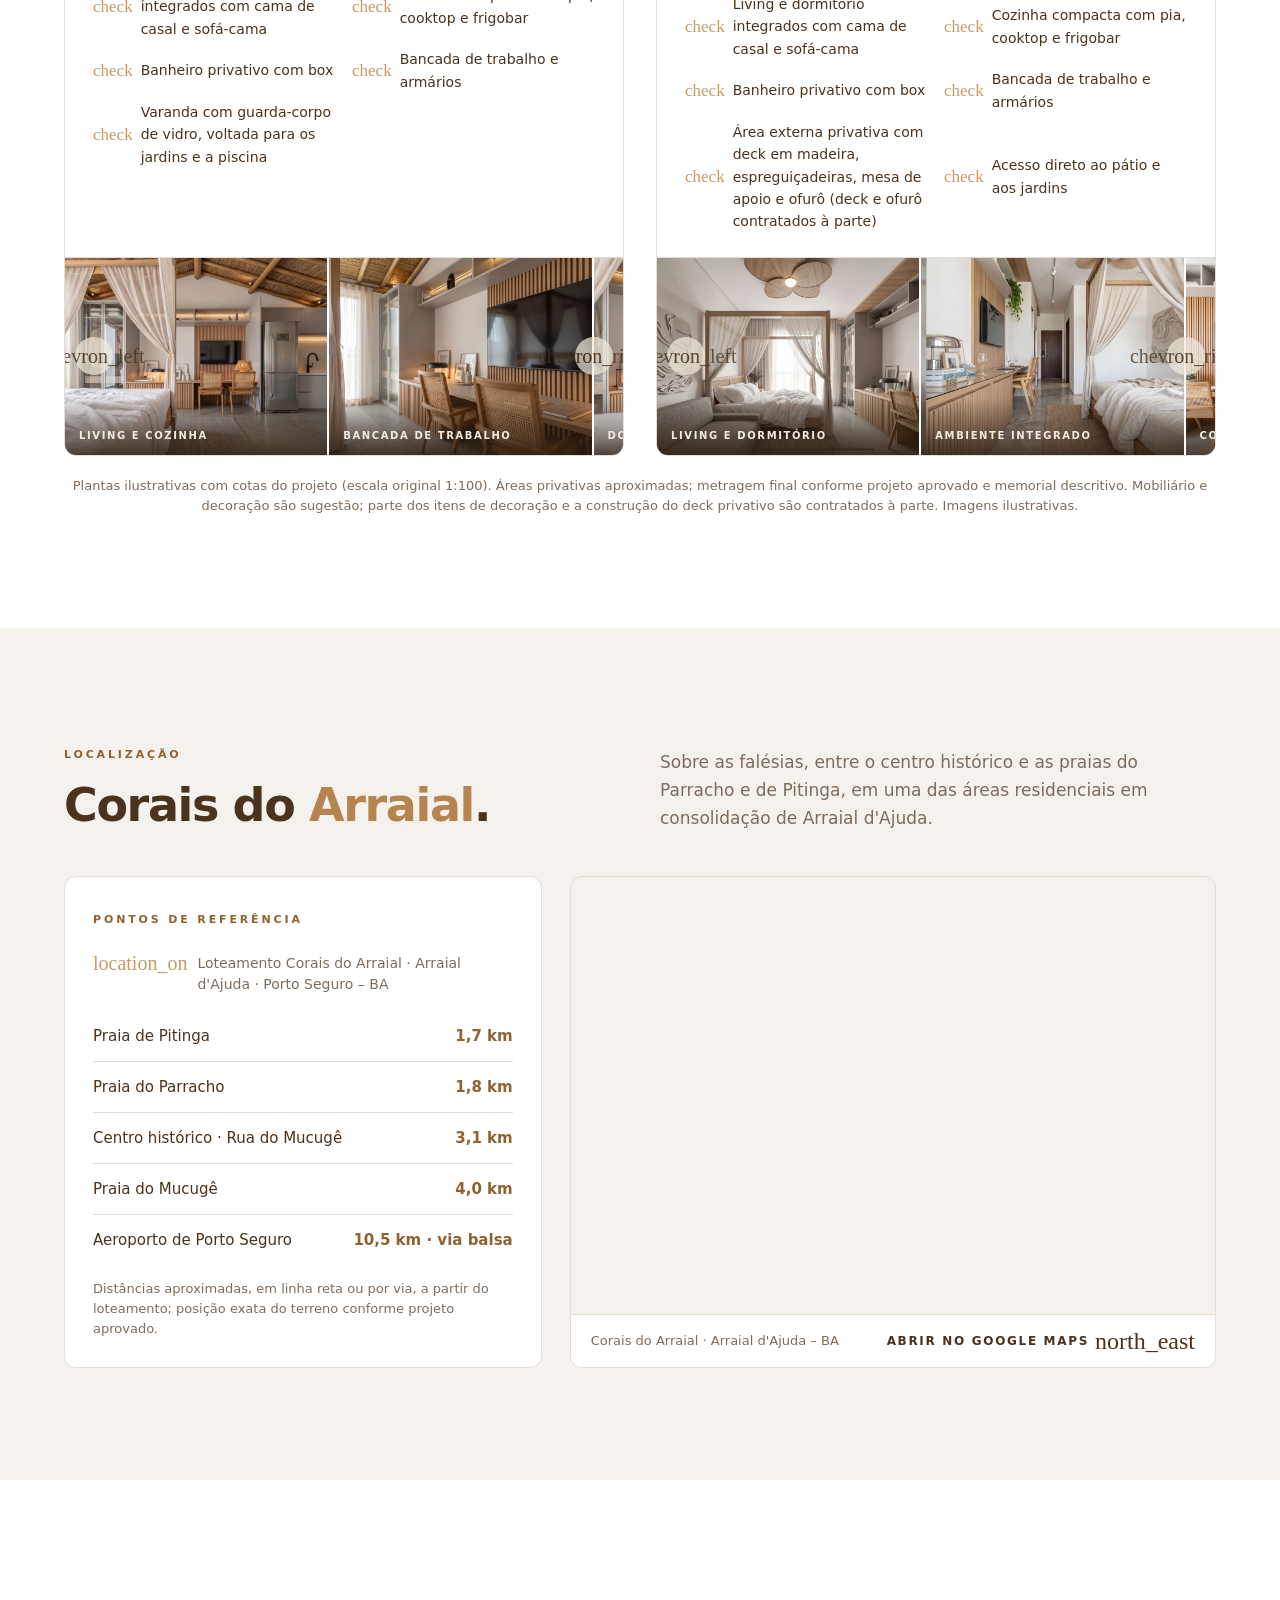
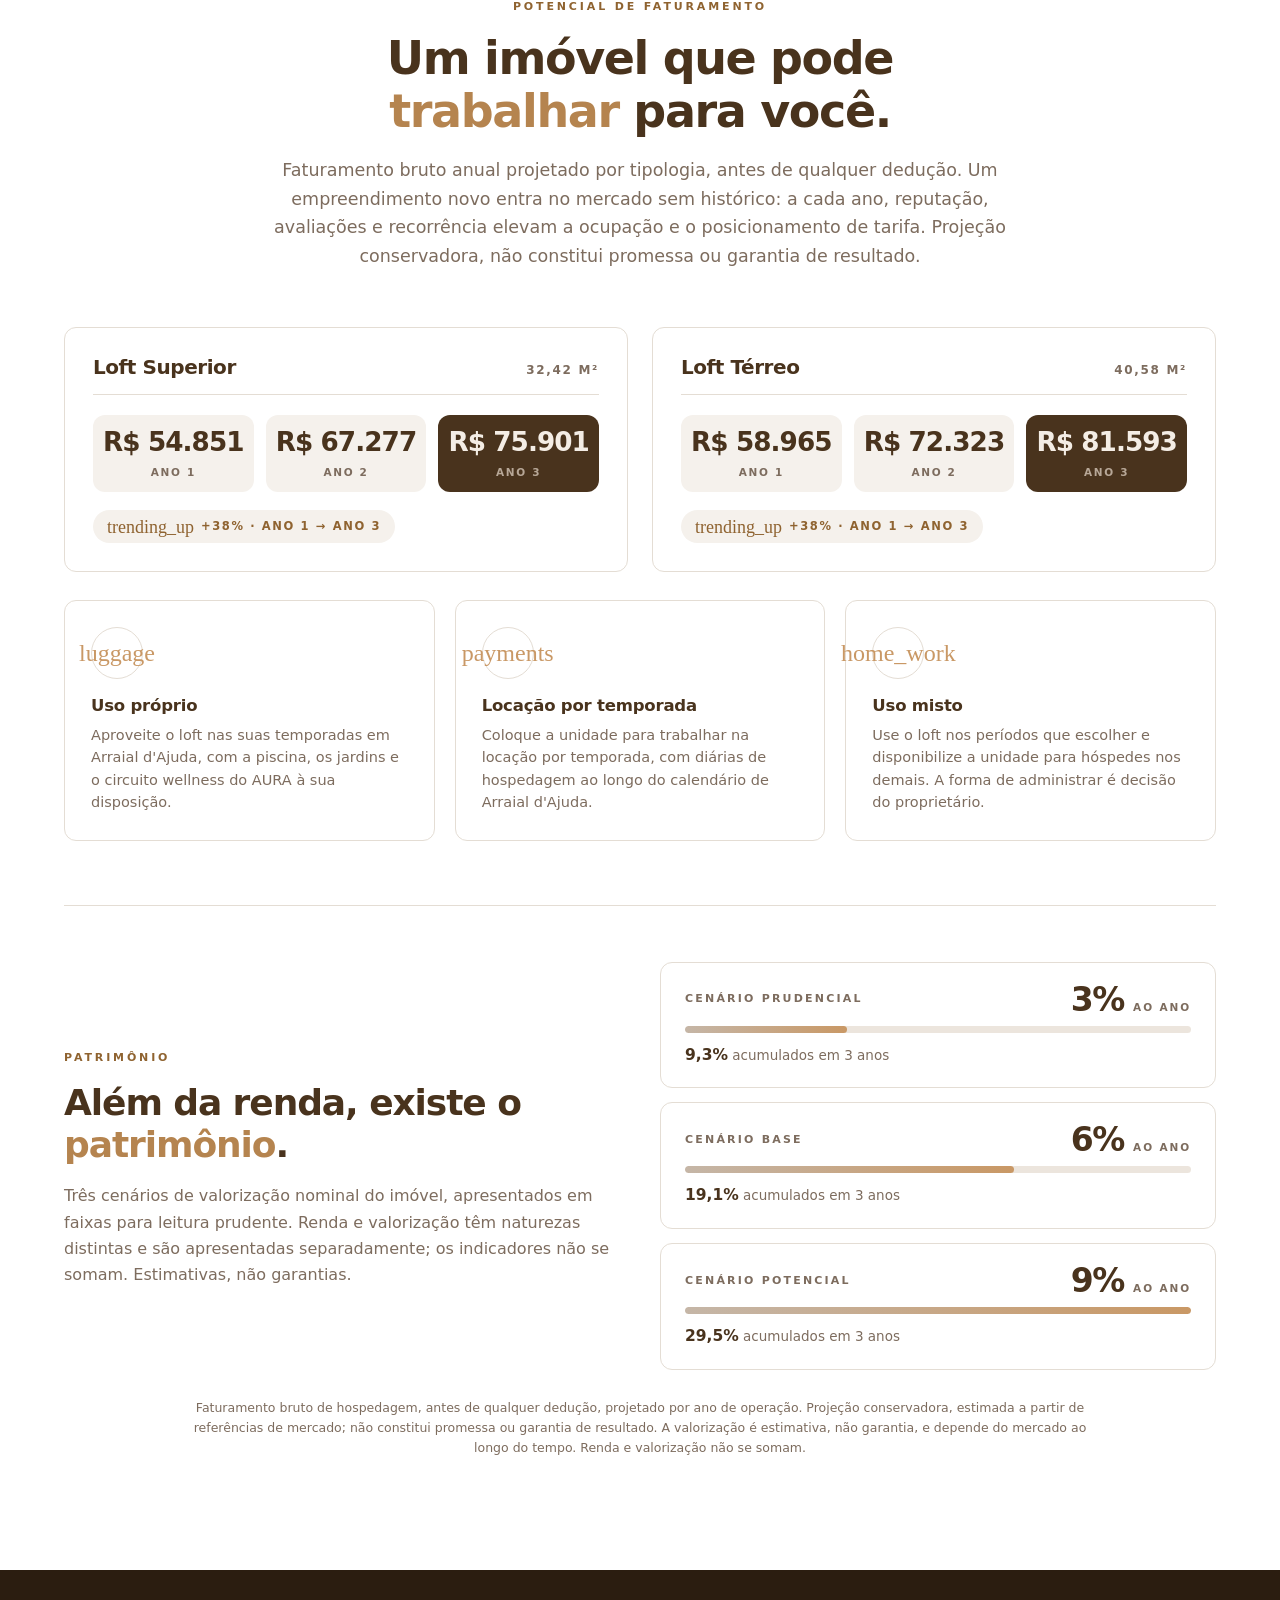
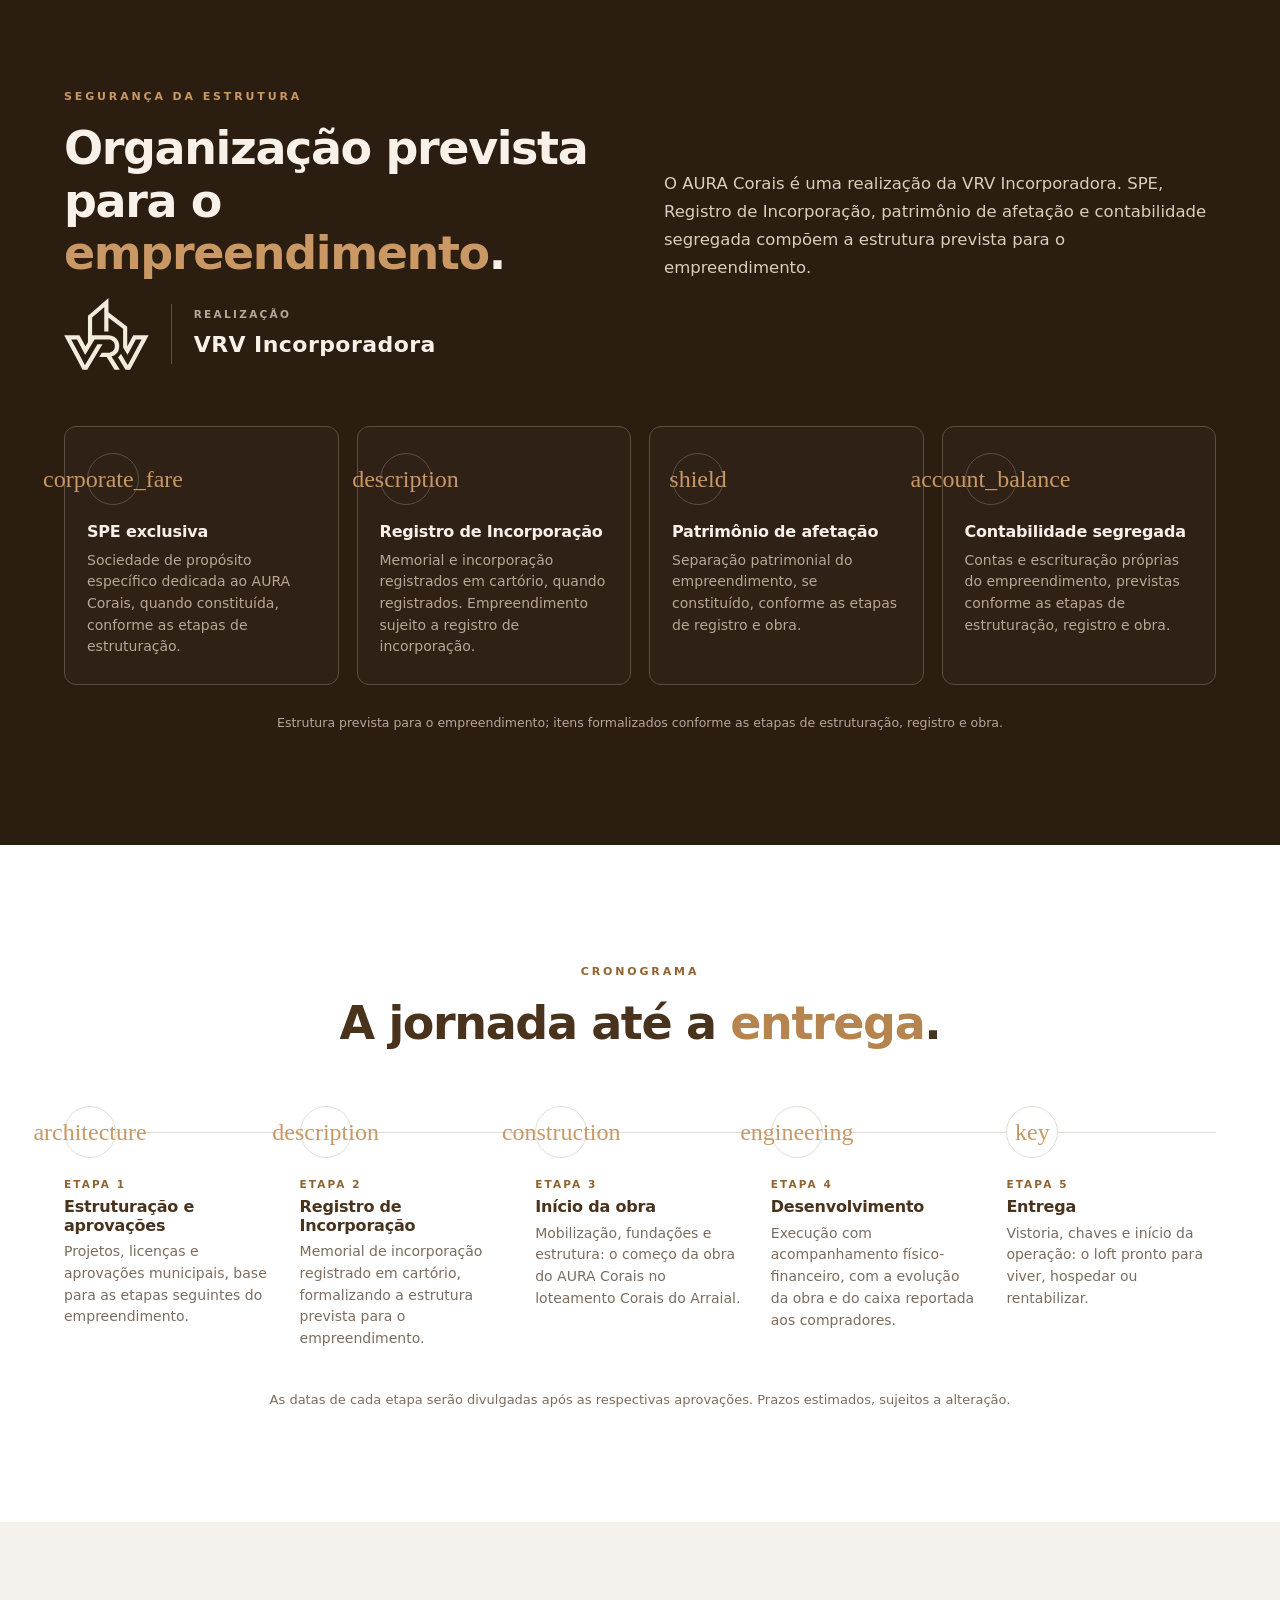
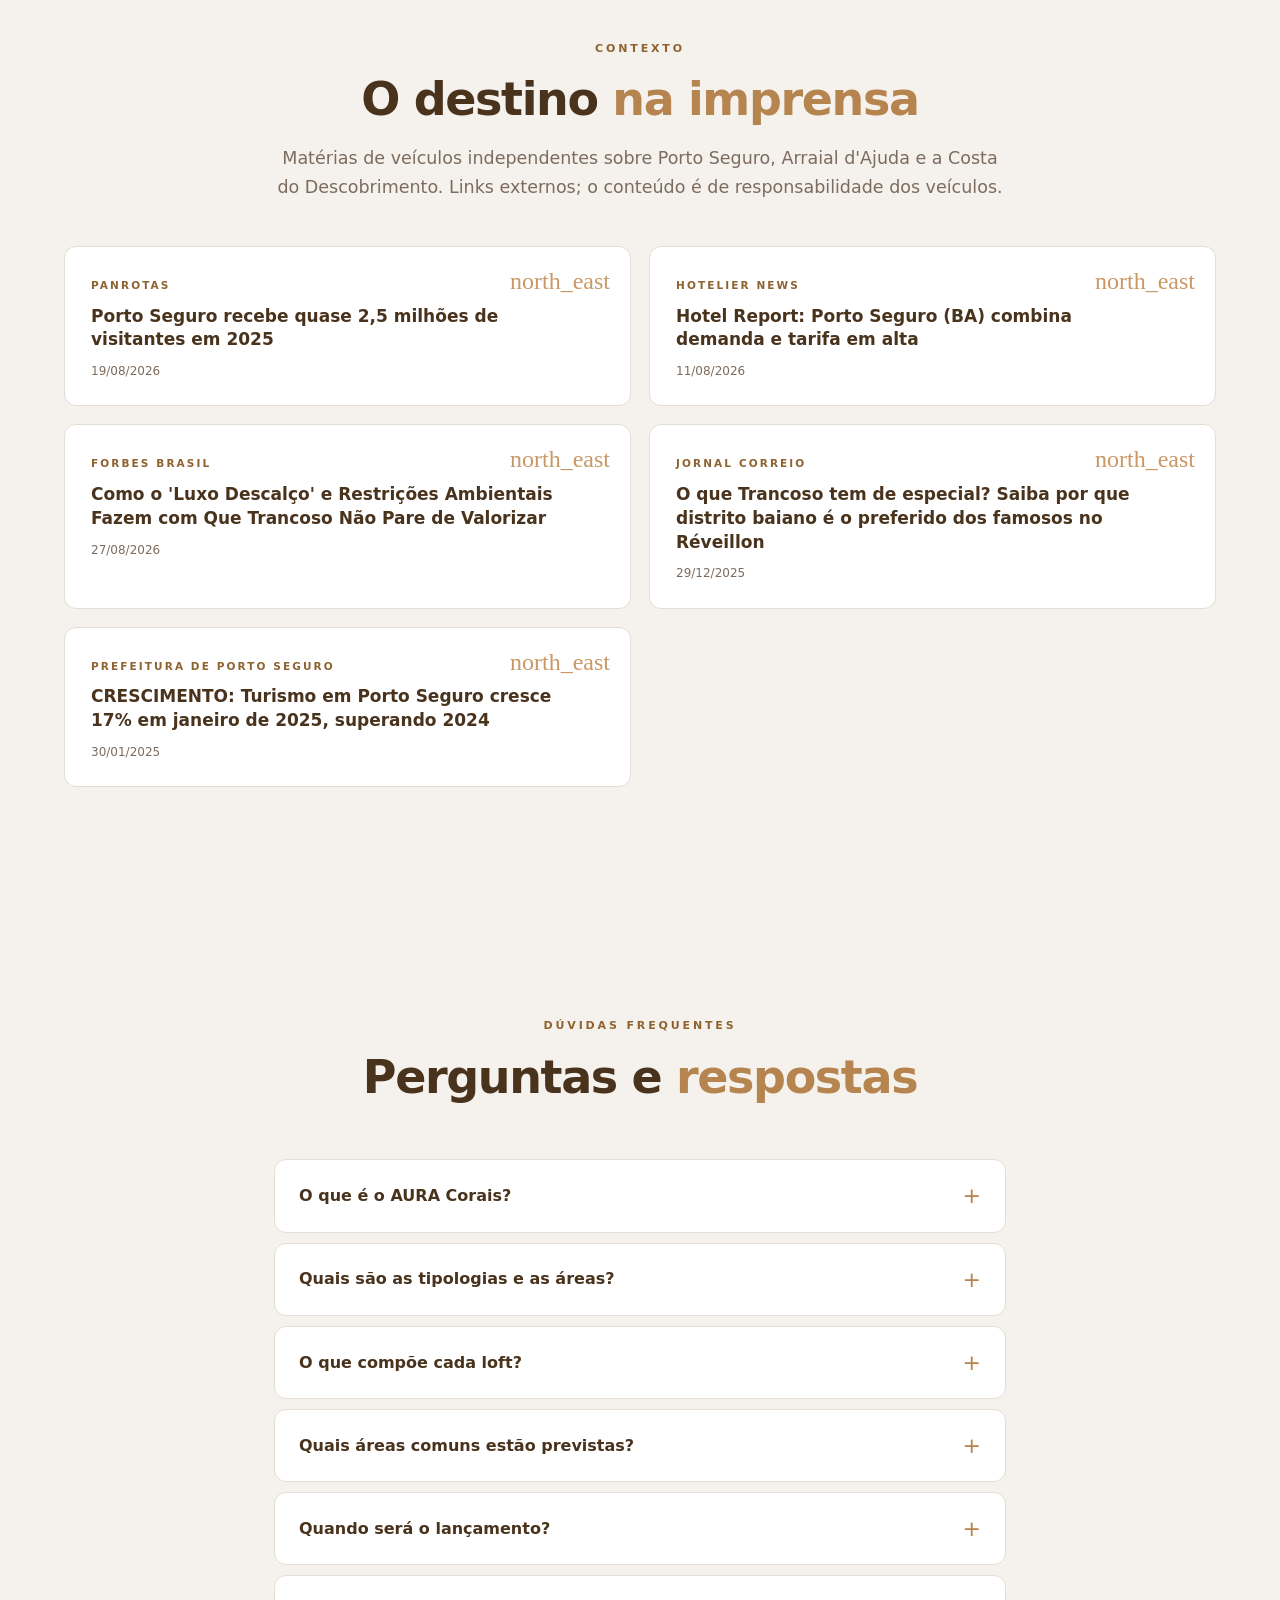
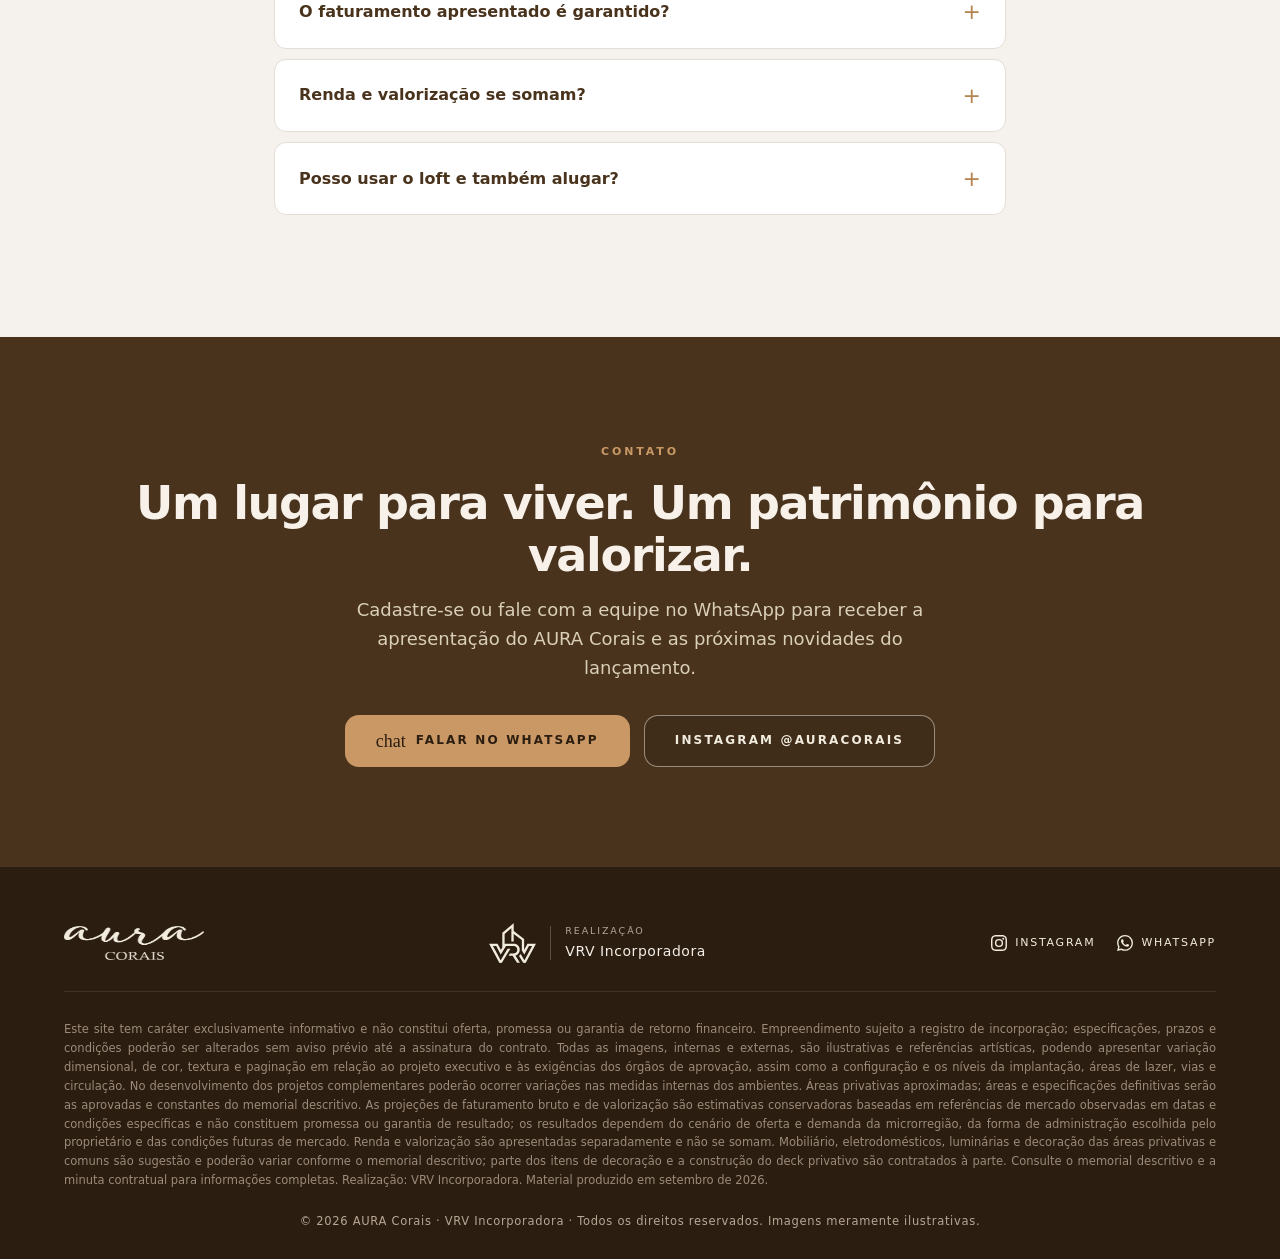
==== commit 74a12ac0: "Site bilíngue: versão em inglês em /en, seletor de idioma no cabeçalho, hreflang e sitemap com as du" ====
--- a/index.html
+++ b/index.html
@@ -13,9 +13,13 @@
   <meta property="og:image:width" content="1200">
   <meta property="og:image:height" content="630">
   <meta property="og:locale" content="pt_BR">
+  <meta property="og:locale:alternate" content="en_US">
   <meta property="og:site_name" content="AURA Corais">
   <meta name="twitter:card" content="summary_large_image">
   <link rel="canonical" href="https://aura-corais.vercel.app/">
+  <link rel="alternate" hreflang="pt-BR" href="https://aura-corais.vercel.app/">
+  <link rel="alternate" hreflang="en" href="https://aura-corais.vercel.app/en">
+  <link rel="alternate" hreflang="x-default" href="https://aura-corais.vercel.app/">
   <meta name="robots" content="index,follow">
   <meta name="referrer" content="strict-origin-when-cross-origin">
   <meta http-equiv="X-Content-Type-Options" content="nosniff">
@@ -27,7 +31,7 @@
   <link rel="preconnect" href="https://fonts.gstatic.com" crossorigin>
   <!-- impeccable-disable overused-font: Inter é a tipografia escolhida pelo cliente para todo o kit comercial (book, portfólio, rendimento); o site precisa casar com os PDFs -->
   <link href="https://fonts.googleapis.com/css2?family=Inter:wght@300..900&display=swap" rel="stylesheet">
-  <link href="https://fonts.googleapis.com/css2?family=Material+Symbols+Outlined:opsz,wght,FILL,GRAD@20..48,300,0,0&icon_names=account_balance,architecture,beach_access,calendar_month,chat,check,chevron_left,chevron_right,close,construction,corporate_fare,description,directions_bike,engineering,expand_more,fitness_center,home_work,key,location_on,luggage,mark_email_read,north_east,payments,pool,restaurant,room_service,sauna,search,self_improvement,shield,sms_failed,spa,trending_up&display=block" rel="stylesheet">
+  <link href="https://fonts.googleapis.com/css2?family=Material+Symbols+Outlined:opsz,wght,FILL,GRAD@20..48,300,0,0&icon_names=account_balance,architecture,beach_access,calendar_month,chat,check,chevron_left,chevron_right,close,construction,corporate_fare,description,directions_bike,engineering,expand_more,fitness_center,home_work,key,language,location_on,luggage,mark_email_read,north_east,payments,pool,restaurant,room_service,sauna,search,self_improvement,shield,sms_failed,spa,trending_up&display=block" rel="stylesheet">
   <link rel="preload" as="image" href="assets/piscina-noite.webp">
   <link rel="stylesheet" href="styles.css">
   <script type="application/ld+json">
@@ -59,6 +63,7 @@
     </nav>
     <div class="header-acoes">
       <a class="btn btn-primario btn-sm" href="https://wa.me/5573999999999?text=Ol%C3%A1%21%20Vi%20o%20site%20do%20AURA%20Corais%20e%20quero%20receber%20a%20apresenta%C3%A7%C3%A3o." target="_blank" rel="noopener noreferrer" data-whats="Olá! Vi o site do AURA Corais e quero receber a apresentação."><span class="ms" aria-hidden="true">chat</span>WhatsApp</a>
+      <a class="idioma" href="en.html" hreflang="en" aria-label="Ver o site em inglês"><span class="ms" aria-hidden="true">language</span>EN</a>
       <button type="button" class="hamburguer" aria-label="Abrir menu" aria-expanded="false" aria-controls="menu-mobile"><span></span><span></span><span></span></button>
     </div>
   </div>
@@ -126,8 +131,8 @@
           <fieldset>
             <legend>Você é corretor de imóveis?</legend>
             <div class="radios">
-              <label><input type="radio" name="corretor" value="sim" required> Sim</label>
-              <label><input type="radio" name="corretor" value="não" required> Não</label>
+              <label><input type="radio" name="corretor" value="Sim" required> Sim</label>
+              <label><input type="radio" name="corretor" value="Não" required> Não</label>
             </div>
           </fieldset>
           <span class="erro">Selecione uma opção.</span>
@@ -252,7 +257,7 @@
   <div class="container lofts-grid reveal">
     
     <article class="loft-card">
-      <div class="planta"><img src="assets/planta-superior-cotas.webp" alt="Planta humanizada do Loft Superior do AURA Corais (imagem ilustrativa)" loading="lazy" width="1400" height="604"></div>
+      <div class="planta"><img src="assets/planta-superior-cotas.webp" alt="Planta humanizada do Loft Superior — AURA Corais (imagem ilustrativa)" loading="lazy" width="1400" height="604"></div>
       <div class="corpo">
         <div class="topo"><h3>Loft Superior</h3><div class="area">32,42 m²<small>área privativa</small></div></div>
         <p class="area-nota">28,71 m² internos + varanda de 3,71 m²</p>
@@ -263,7 +268,7 @@
       </div>
       <div class="loft-fotos">
         <div class="lf-strip">
-          <figure class="lf"><img src="assets/ape-superior-2.webp" alt="Loft Superior do AURA Corais: Living e cozinha (imagem ilustrativa)" loading="lazy" width="900" height="675" data-zoom="Loft Superior · Living e cozinha"><figcaption>Living e cozinha</figcaption></figure><figure class="lf"><img src="assets/ape-superior-1.webp" alt="Loft Superior do AURA Corais: Bancada de trabalho (imagem ilustrativa)" loading="lazy" width="900" height="675" data-zoom="Loft Superior · Bancada de trabalho"><figcaption>Bancada de trabalho</figcaption></figure><figure class="lf"><img src="assets/ape-superior-3.webp" alt="Loft Superior do AURA Corais: Dormitório integrado (imagem ilustrativa)" loading="lazy" width="900" height="675" data-zoom="Loft Superior · Dormitório integrado"><figcaption>Dormitório integrado</figcaption></figure><figure class="lf"><img src="assets/ape-superior-4.webp" alt="Loft Superior do AURA Corais: Detalhes do loft (imagem ilustrativa)" loading="lazy" width="900" height="675" data-zoom="Loft Superior · Detalhes do loft"><figcaption>Detalhes do loft</figcaption></figure>
+          <figure class="lf"><img src="assets/ape-superior-2.webp" alt="Loft Superior — Living e cozinha (imagem ilustrativa)" loading="lazy" width="900" height="675" data-zoom="Loft Superior · Living e cozinha"><figcaption>Living e cozinha</figcaption></figure><figure class="lf"><img src="assets/ape-superior-1.webp" alt="Loft Superior — Bancada de trabalho (imagem ilustrativa)" loading="lazy" width="900" height="675" data-zoom="Loft Superior · Bancada de trabalho"><figcaption>Bancada de trabalho</figcaption></figure><figure class="lf"><img src="assets/ape-superior-3.webp" alt="Loft Superior — Dormitório integrado (imagem ilustrativa)" loading="lazy" width="900" height="675" data-zoom="Loft Superior · Dormitório integrado"><figcaption>Dormitório integrado</figcaption></figure><figure class="lf"><img src="assets/ape-superior-4.webp" alt="Loft Superior — Detalhes do loft (imagem ilustrativa)" loading="lazy" width="900" height="675" data-zoom="Loft Superior · Detalhes do loft"><figcaption>Detalhes do loft</figcaption></figure>
         </div>
         <button type="button" class="lf-seta esq" aria-label="Fotos anteriores"><span class="ms" aria-hidden="true">chevron_left</span></button>
         <button type="button" class="lf-seta dir" aria-label="Próximas fotos"><span class="ms" aria-hidden="true">chevron_right</span></button>
@@ -271,7 +276,7 @@
     </article>
     
     <article class="loft-card">
-      <div class="planta"><img src="assets/planta-terreo-cotas.webp" alt="Planta humanizada do Loft Térreo do AURA Corais (imagem ilustrativa)" loading="lazy" width="1400" height="604"></div>
+      <div class="planta"><img src="assets/planta-terreo-cotas.webp" alt="Planta humanizada do Loft Térreo — AURA Corais (imagem ilustrativa)" loading="lazy" width="1400" height="604"></div>
       <div class="corpo">
         <div class="topo"><h3>Loft Térreo</h3><div class="area">40,58 m²<small>área privativa</small></div></div>
         <p class="area-nota">28,71 m² internos + área externa privativa · 39,84 a 72,21 m² totais conforme a unidade (áreas aproximadas)</p>
@@ -282,7 +287,7 @@
       </div>
       <div class="loft-fotos">
         <div class="lf-strip">
-          <figure class="lf"><img src="assets/ape-terreo-1.webp" alt="Loft Térreo do AURA Corais: Living e dormitório (imagem ilustrativa)" loading="lazy" width="900" height="675" data-zoom="Loft Térreo · Living e dormitório"><figcaption>Living e dormitório</figcaption></figure><figure class="lf"><img src="assets/ape-terreo-5.webp" alt="Loft Térreo do AURA Corais: Ambiente integrado (imagem ilustrativa)" loading="lazy" width="900" height="675" data-zoom="Loft Térreo · Ambiente integrado"><figcaption>Ambiente integrado</figcaption></figure><figure class="lf"><img src="assets/ape-terreo-2.webp" alt="Loft Térreo do AURA Corais: Cozinha compacta (imagem ilustrativa)" loading="lazy" width="900" height="675" data-zoom="Loft Térreo · Cozinha compacta"><figcaption>Cozinha compacta</figcaption></figure><figure class="lf"><img src="assets/ape-terreo-4.webp" alt="Loft Térreo do AURA Corais: Dormitório e cozinha (imagem ilustrativa)" loading="lazy" width="900" height="675" data-zoom="Loft Térreo · Dormitório e cozinha"><figcaption>Dormitório e cozinha</figcaption></figure><figure class="lf"><img src="assets/terreo-noite.webp" alt="Loft Térreo do AURA Corais: O loft à noite (imagem ilustrativa)" loading="lazy" width="900" height="675" data-zoom="Loft Térreo · O loft à noite"><figcaption>O loft à noite</figcaption></figure><figure class="lf"><img src="assets/ape-terreo-3.webp" alt="Loft Térreo do AURA Corais: Detalhe da bancada (imagem ilustrativa)" loading="lazy" width="900" height="675" data-zoom="Loft Térreo · Detalhe da bancada"><figcaption>Detalhe da bancada</figcaption></figure><figure class="lf"><img src="assets/area-privativa-terreo.webp" alt="Loft Térreo do AURA Corais: Área externa privativa (imagem ilustrativa)" loading="lazy" width="900" height="675" data-zoom="Loft Térreo · Área externa privativa"><figcaption>Área externa privativa</figcaption></figure>
+          <figure class="lf"><img src="assets/ape-terreo-1.webp" alt="Loft Térreo — Living e dormitório (imagem ilustrativa)" loading="lazy" width="900" height="675" data-zoom="Loft Térreo · Living e dormitório"><figcaption>Living e dormitório</figcaption></figure><figure class="lf"><img src="assets/ape-terreo-5.webp" alt="Loft Térreo — Ambiente integrado (imagem ilustrativa)" loading="lazy" width="900" height="675" data-zoom="Loft Térreo · Ambiente integrado"><figcaption>Ambiente integrado</figcaption></figure><figure class="lf"><img src="assets/ape-terreo-2.webp" alt="Loft Térreo — Cozinha compacta (imagem ilustrativa)" loading="lazy" width="900" height="675" data-zoom="Loft Térreo · Cozinha compacta"><figcaption>Cozinha compacta</figcaption></figure><figure class="lf"><img src="assets/ape-terreo-4.webp" alt="Loft Térreo — Dormitório e cozinha (imagem ilustrativa)" loading="lazy" width="900" height="675" data-zoom="Loft Térreo · Dormitório e cozinha"><figcaption>Dormitório e cozinha</figcaption></figure><figure class="lf"><img src="assets/terreo-noite.webp" alt="Loft Térreo — O loft à noite (imagem ilustrativa)" loading="lazy" width="900" height="675" data-zoom="Loft Térreo · O loft à noite"><figcaption>O loft à noite</figcaption></figure><figure class="lf"><img src="assets/ape-terreo-3.webp" alt="Loft Térreo — Detalhe da bancada (imagem ilustrativa)" loading="lazy" width="900" height="675" data-zoom="Loft Térreo · Detalhe da bancada"><figcaption>Detalhe da bancada</figcaption></figure><figure class="lf"><img src="assets/area-privativa-terreo.webp" alt="Loft Térreo — Área externa privativa (imagem ilustrativa)" loading="lazy" width="900" height="675" data-zoom="Loft Térreo · Área externa privativa"><figcaption>Área externa privativa</figcaption></figure>
         </div>
         <button type="button" class="lf-seta esq" aria-label="Fotos anteriores"><span class="ms" aria-hidden="true">chevron_left</span></button>
         <button type="button" class="lf-seta dir" aria-label="Próximas fotos"><span class="ms" aria-hidden="true">chevron_right</span></button>
--- a/styles.css
+++ b/styles.css
@@ -86,6 +86,9 @@
 .menu a::after { content: ""; position: absolute; left: 0; bottom: 0; width: 0; height: 1px; background: var(--mel); transition: var(--t); }
 .menu a:hover { color: var(--creme); } .menu a:hover::after { width: 100%; }
 .header-acoes { display: flex; align-items: center; gap: 14px; }
+.idioma { display: inline-flex; align-items: center; gap: 6px; color: rgba(242, 236, 223, .85); font-size: 11px; font-weight: 700; letter-spacing: .14em; text-transform: uppercase; padding: 9px 14px; border: 1px solid rgba(242, 236, 223, .3); border-radius: 999px; transition: var(--t); white-space: nowrap; }
+.idioma:hover { color: var(--deep); background: var(--mel); border-color: var(--mel); }
+.idioma .ms { font-size: 16px; }
 .hamburguer { display: none; width: 44px; height: 44px; background: none; border: 0; cursor: pointer; flex-direction: column; justify-content: center; gap: 6px; align-items: center; }
 .hamburguer span { width: 24px; height: 1.5px; background: var(--creme); transition: var(--t); }
 .hamburguer.ativo span:nth-child(1) { transform: translateY(7.5px) rotate(45deg); }
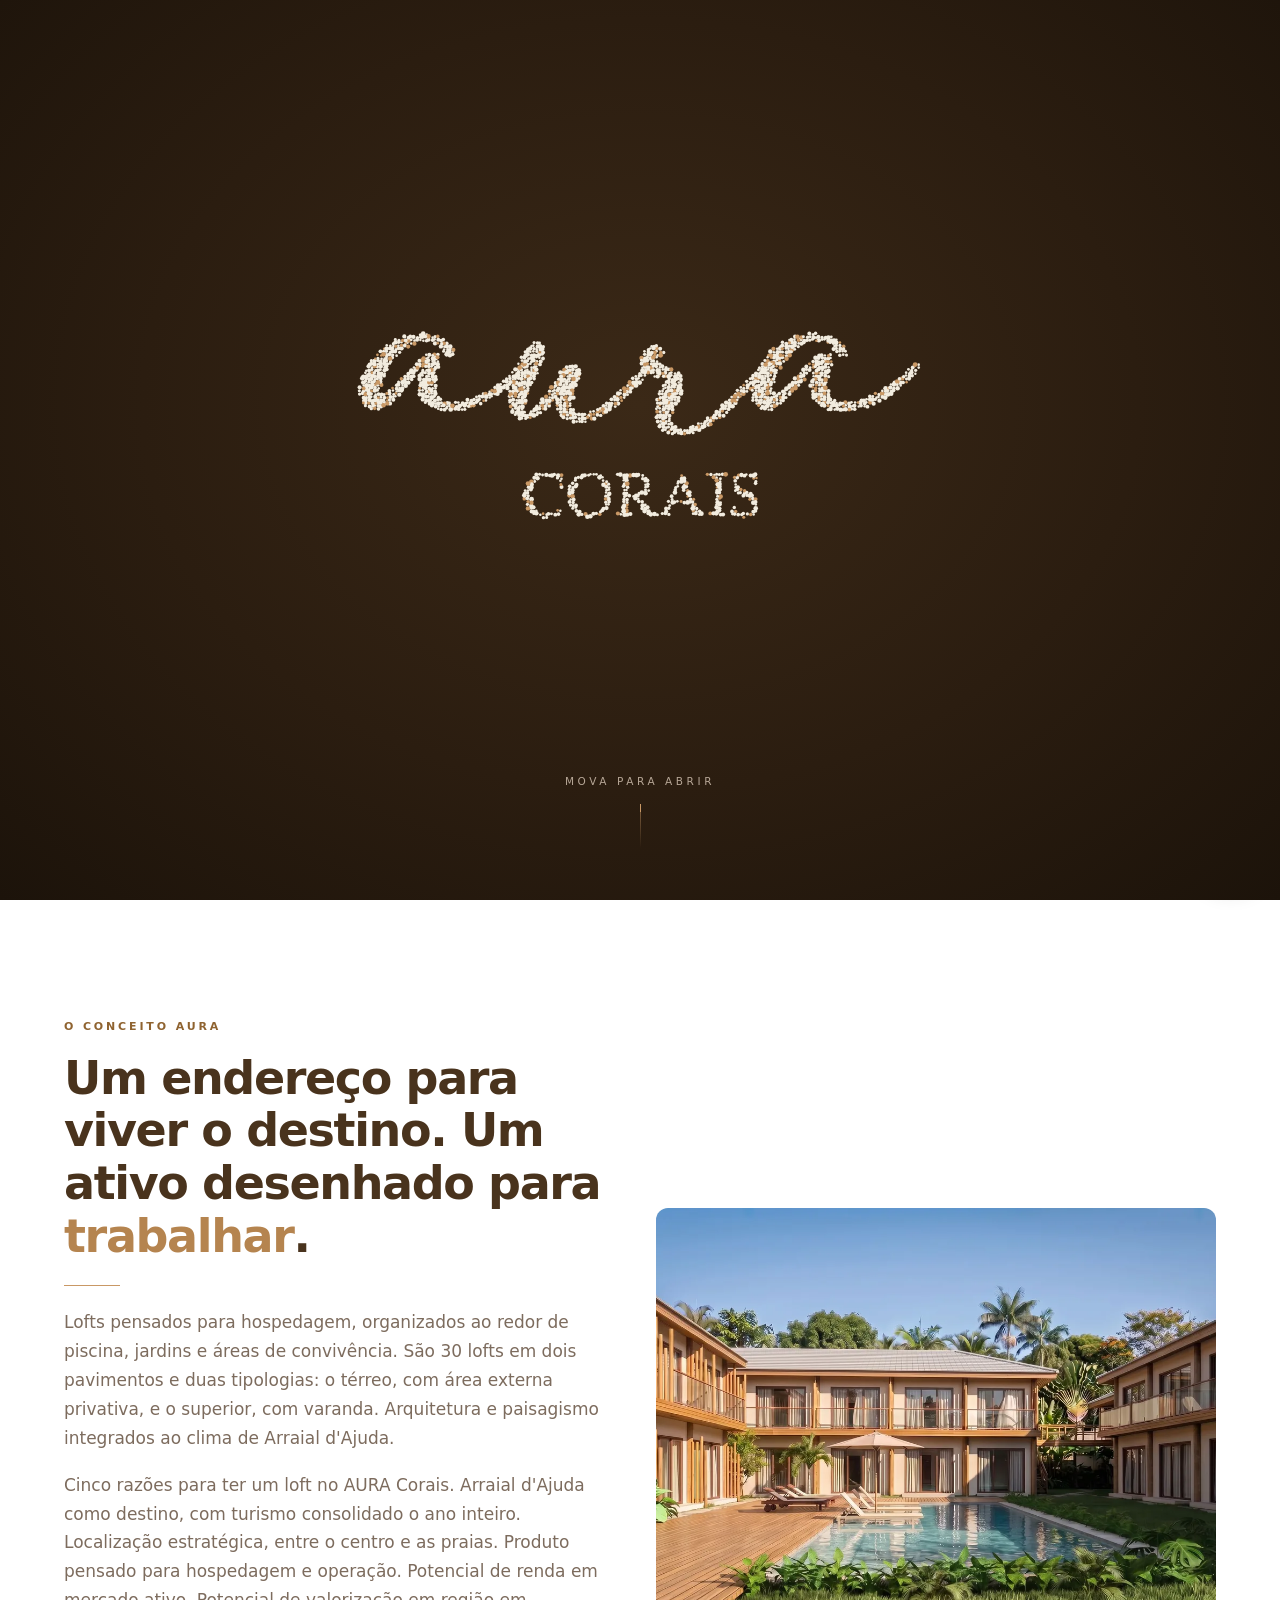
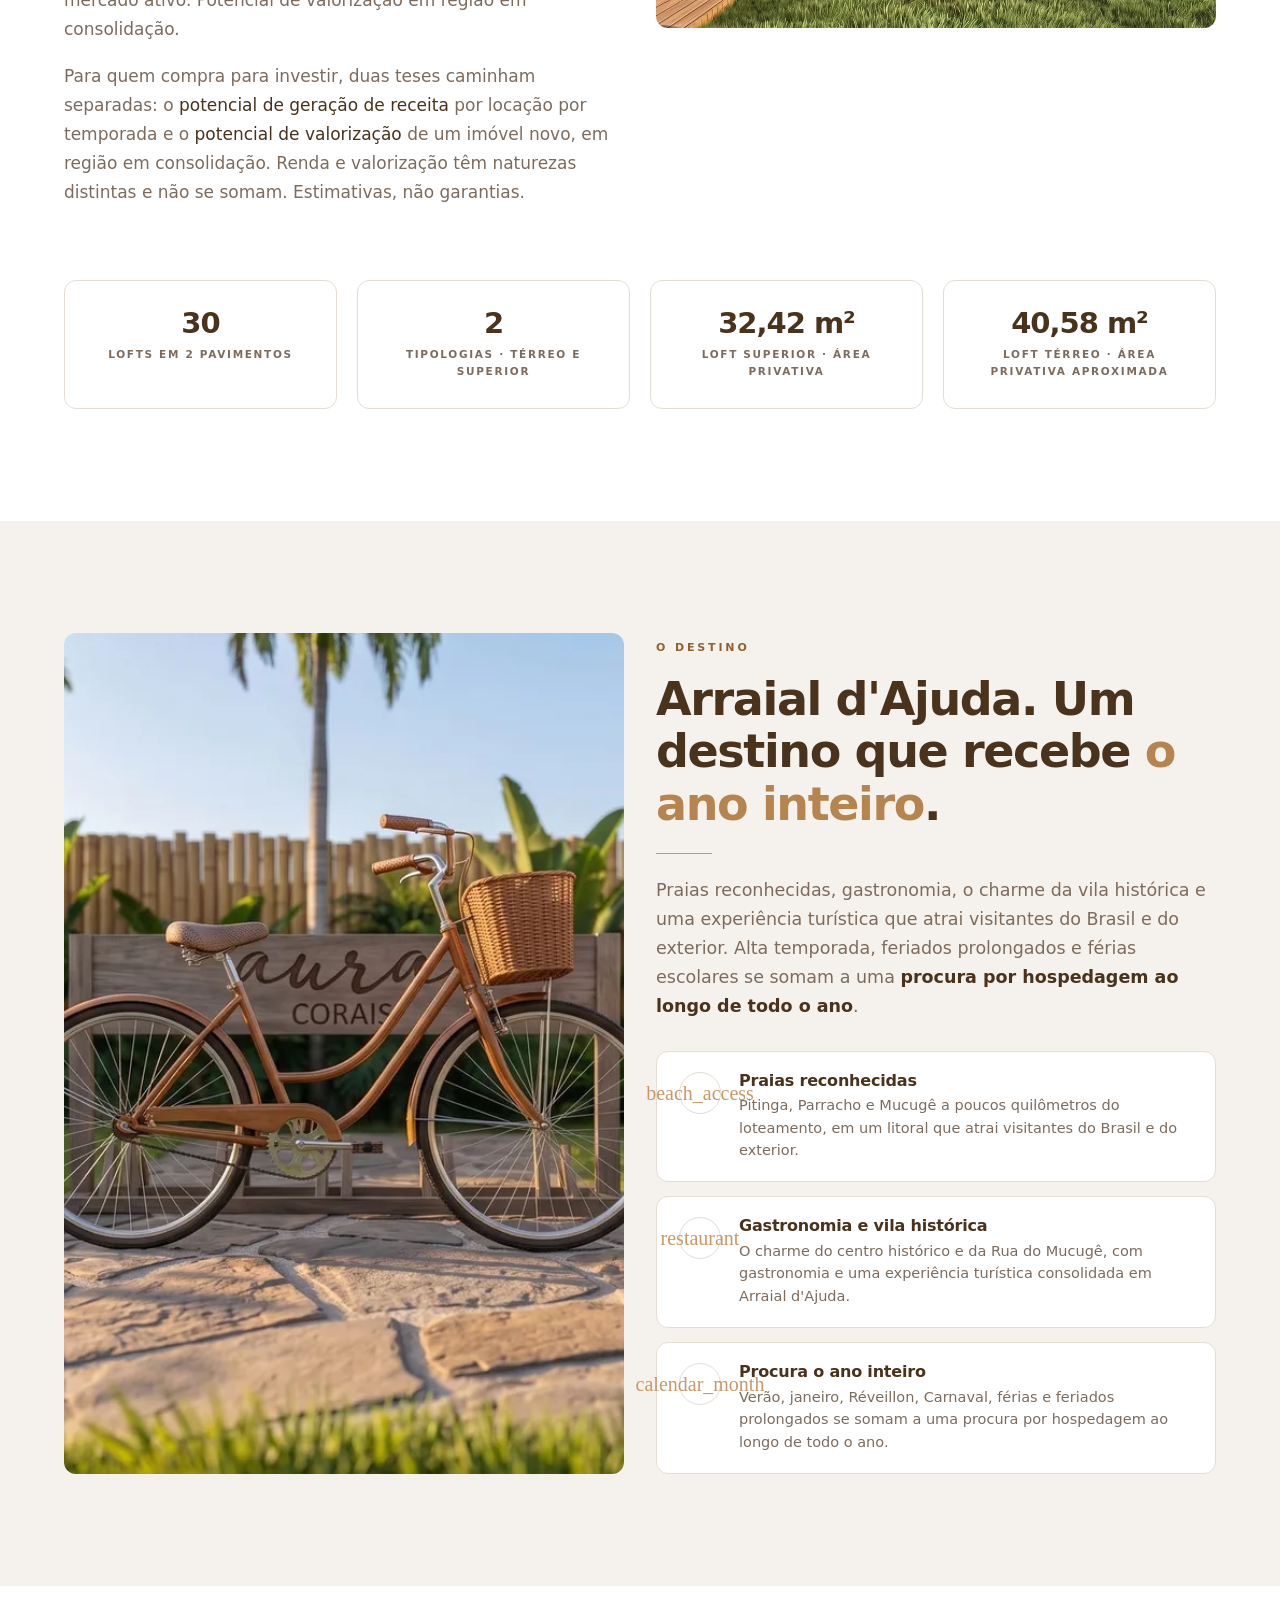
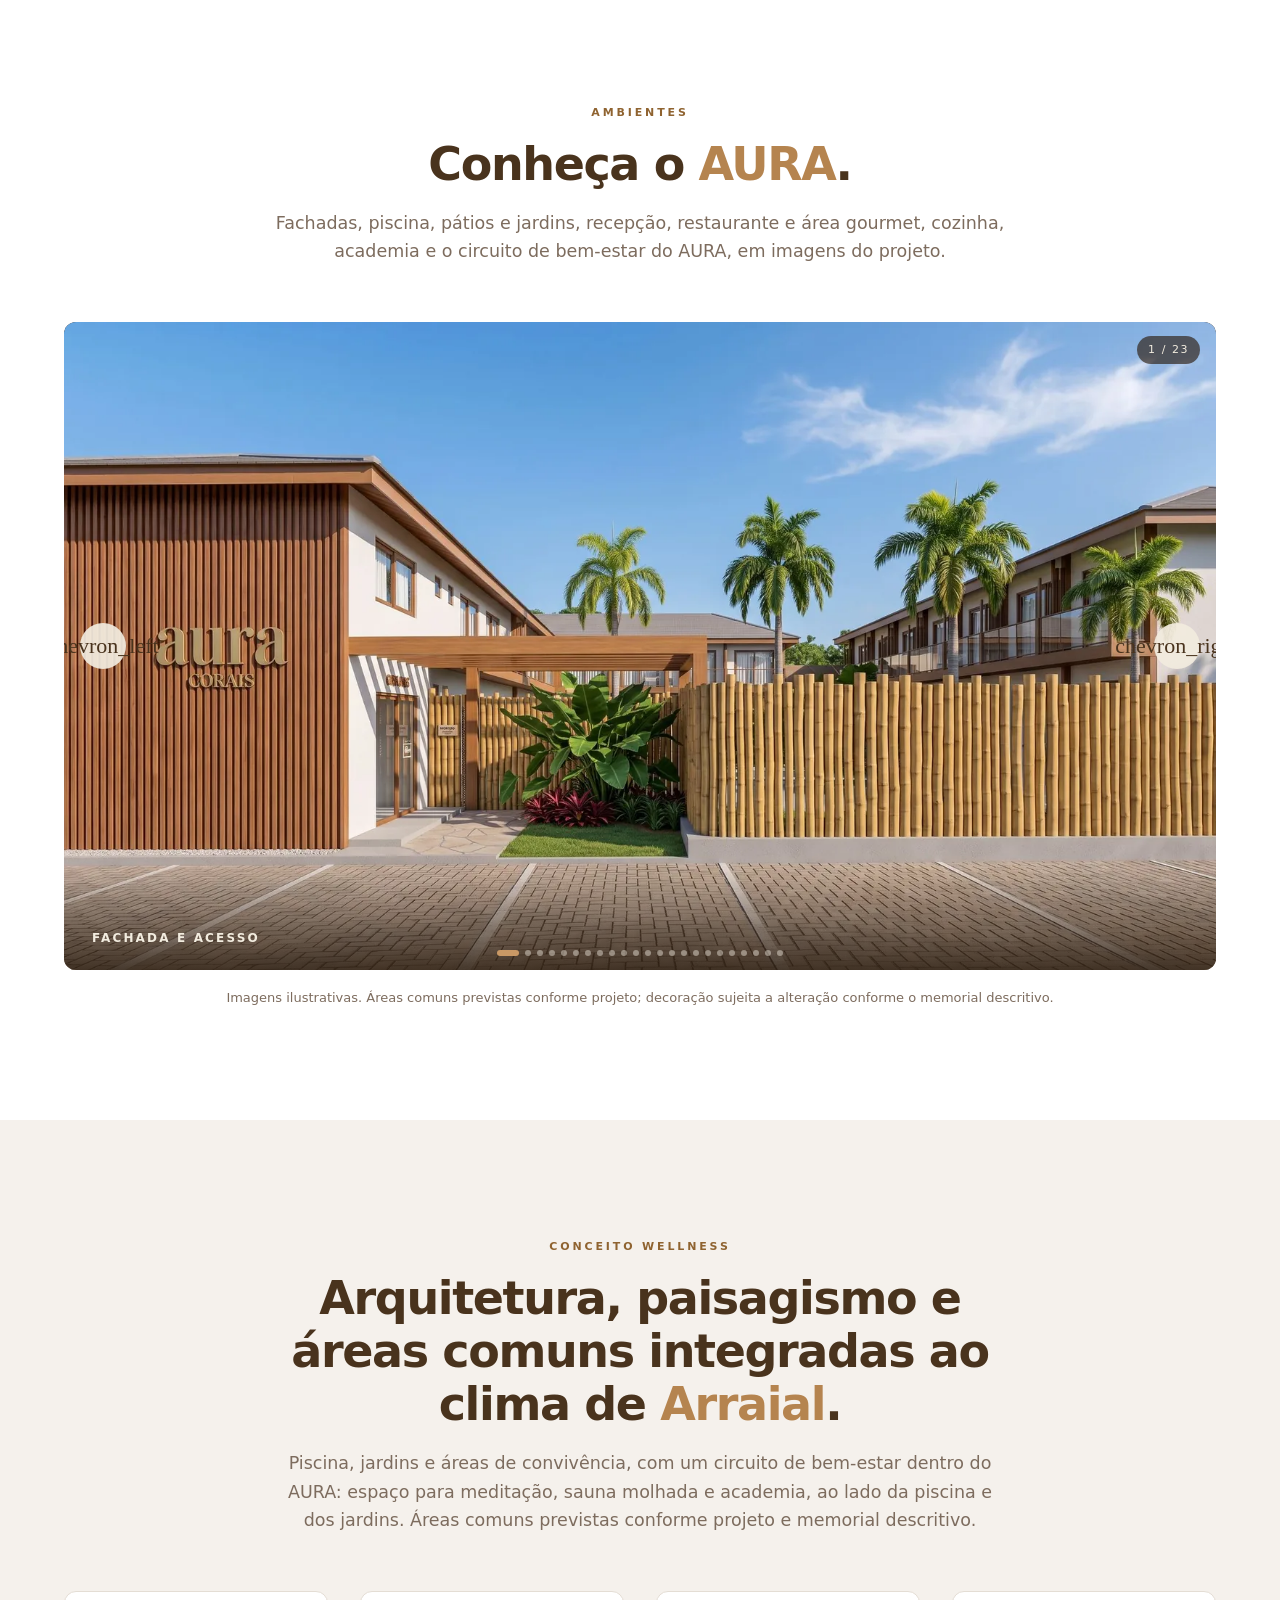
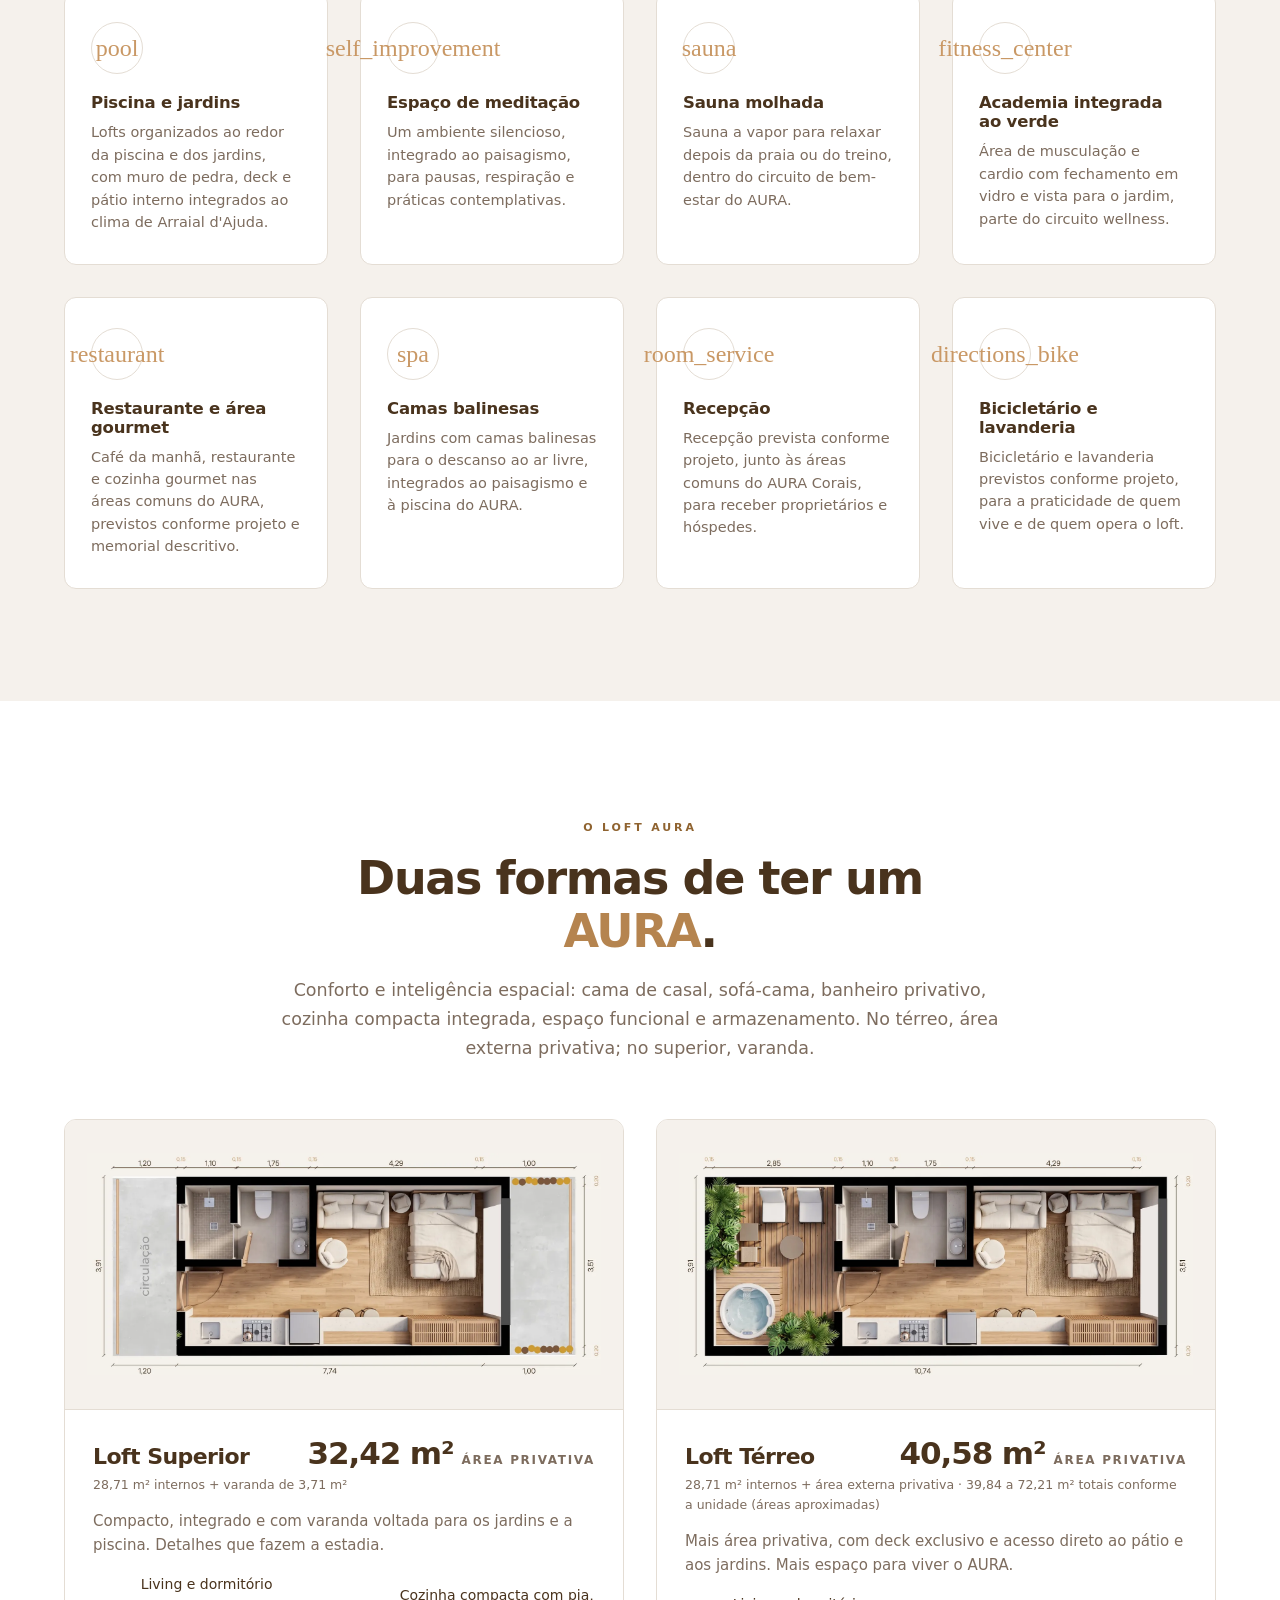
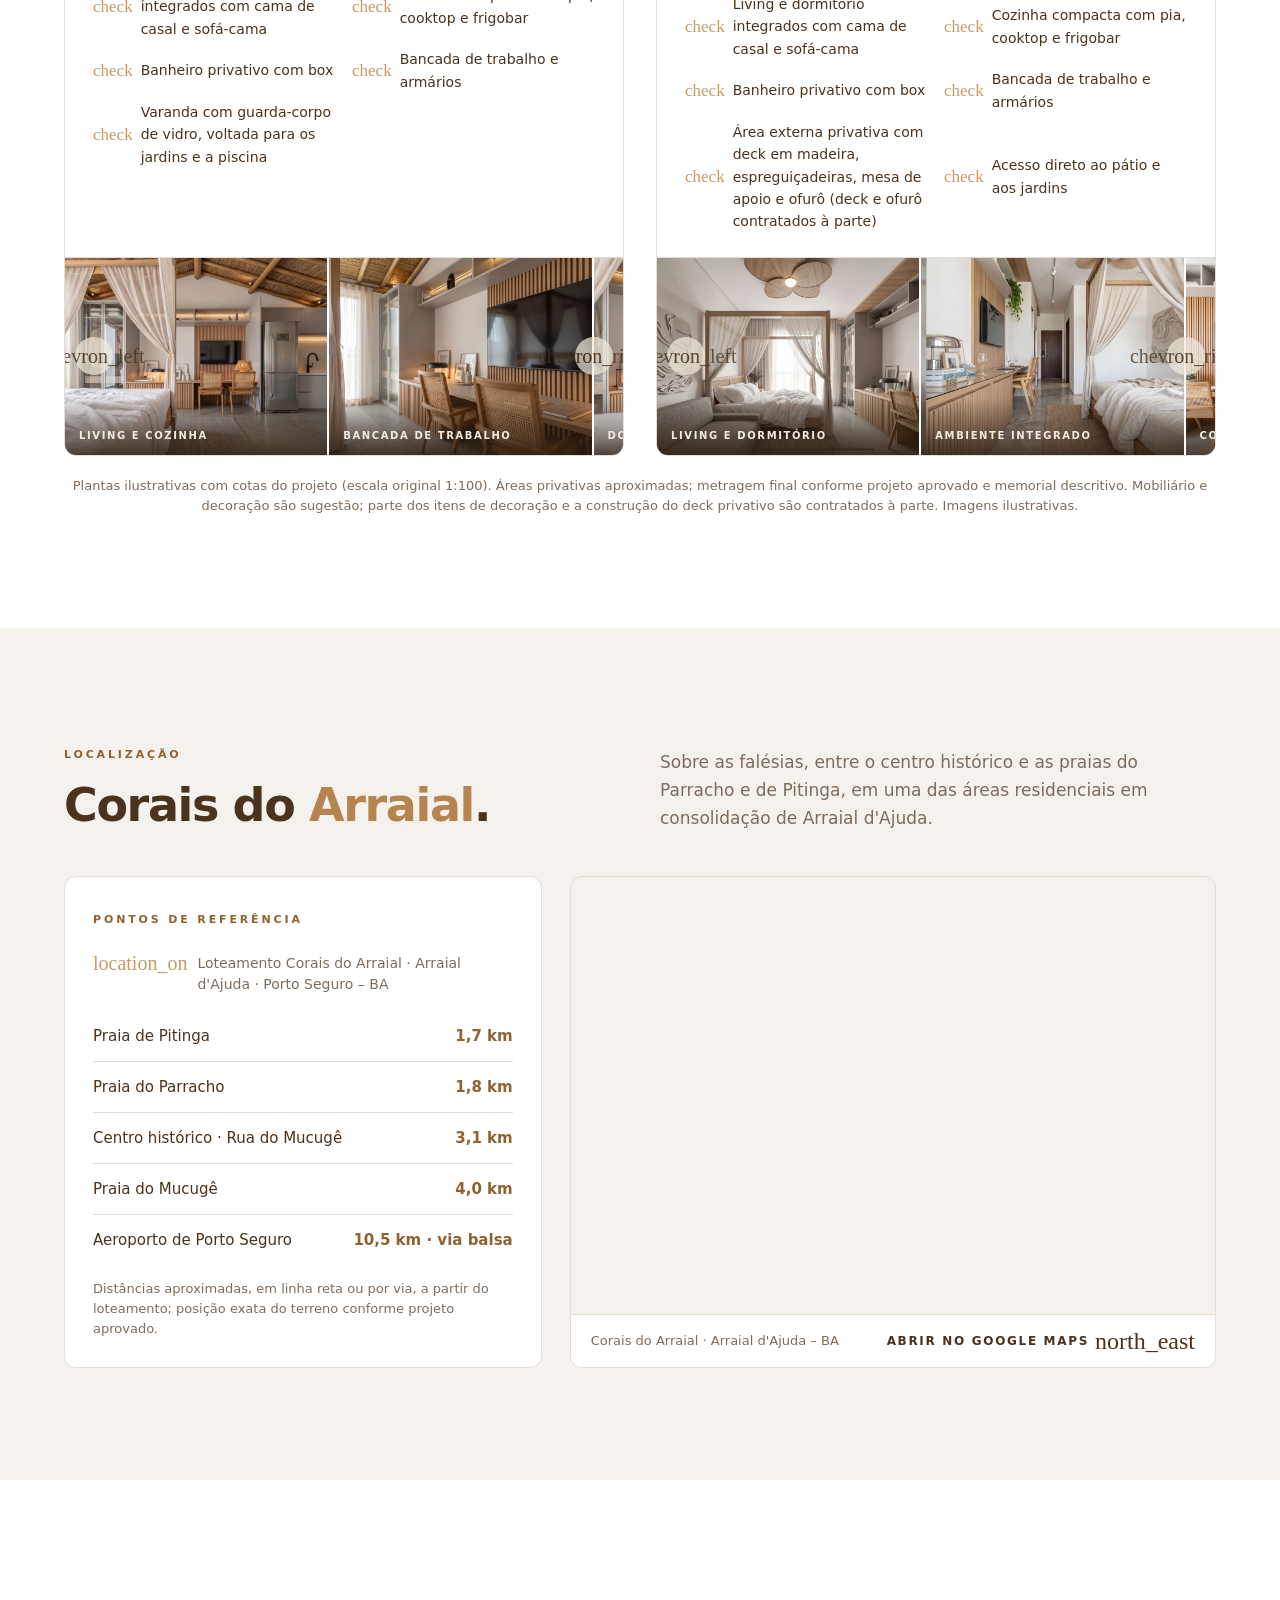
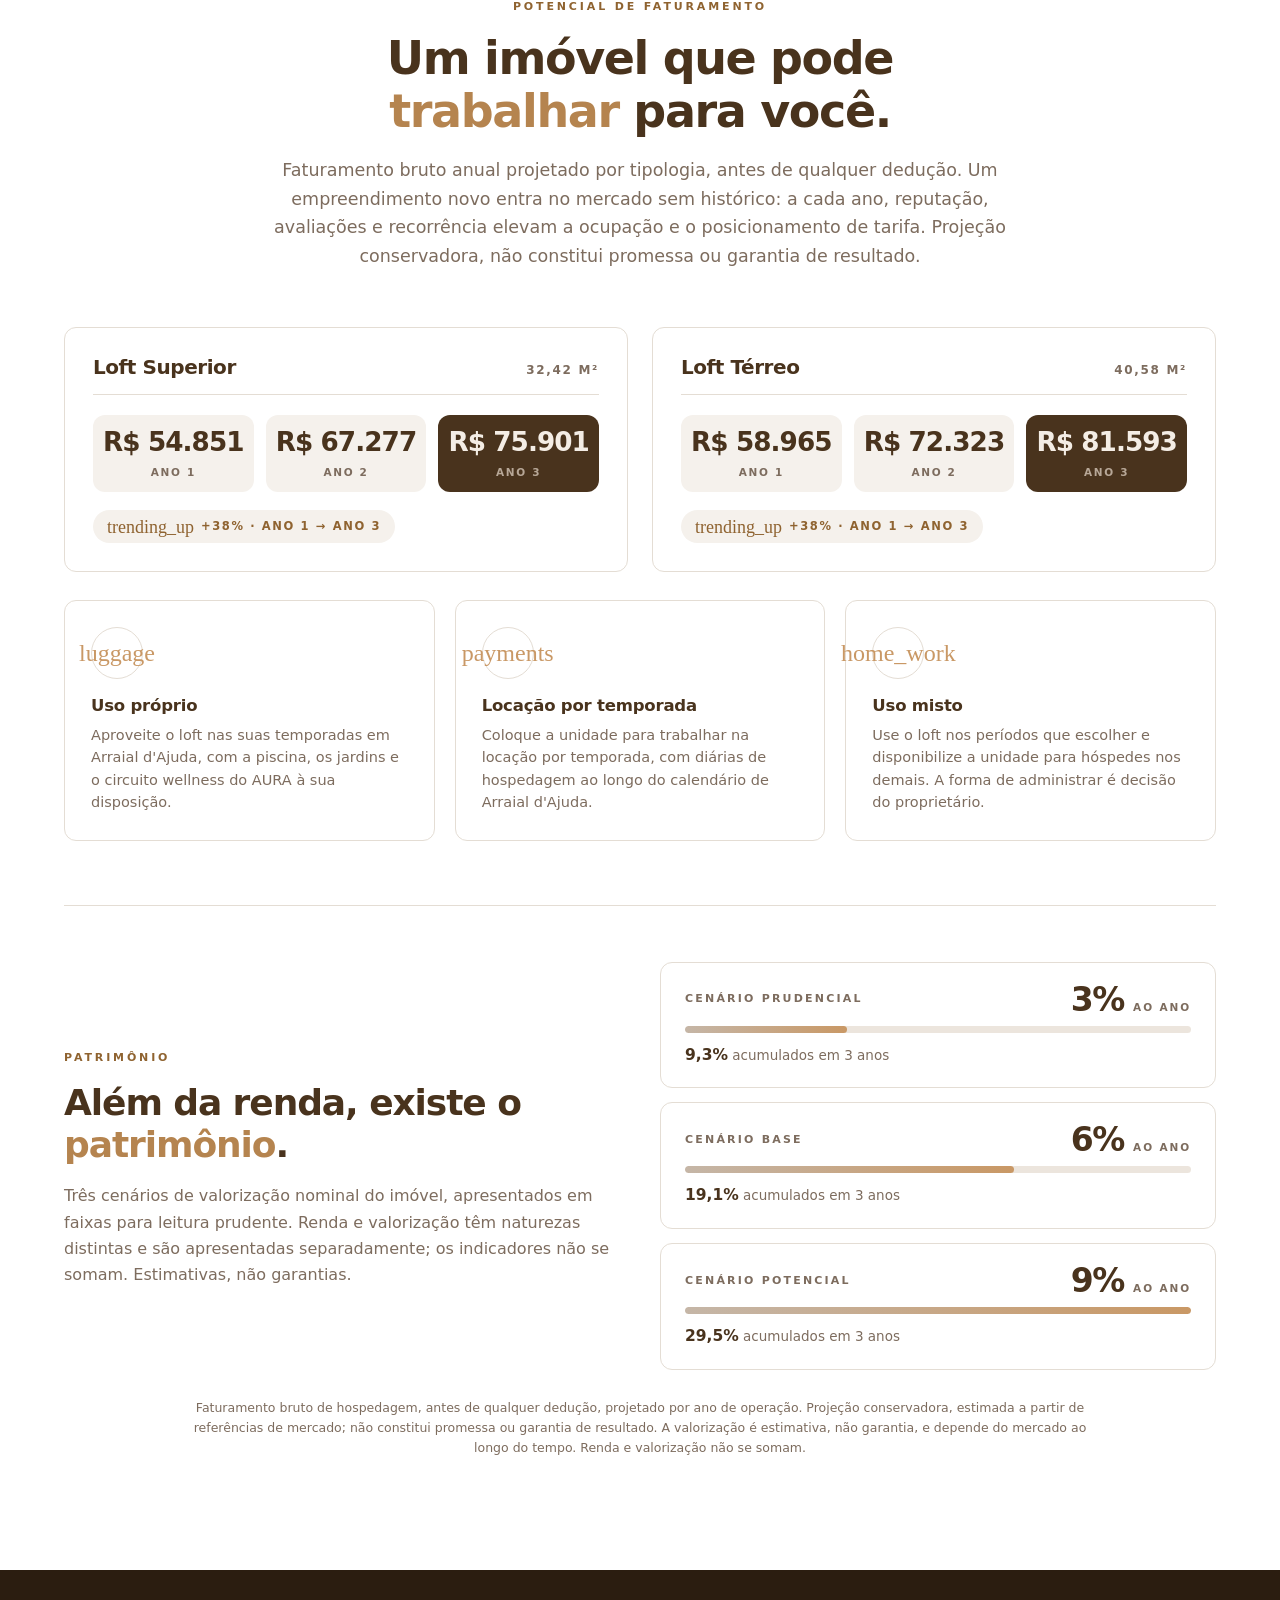
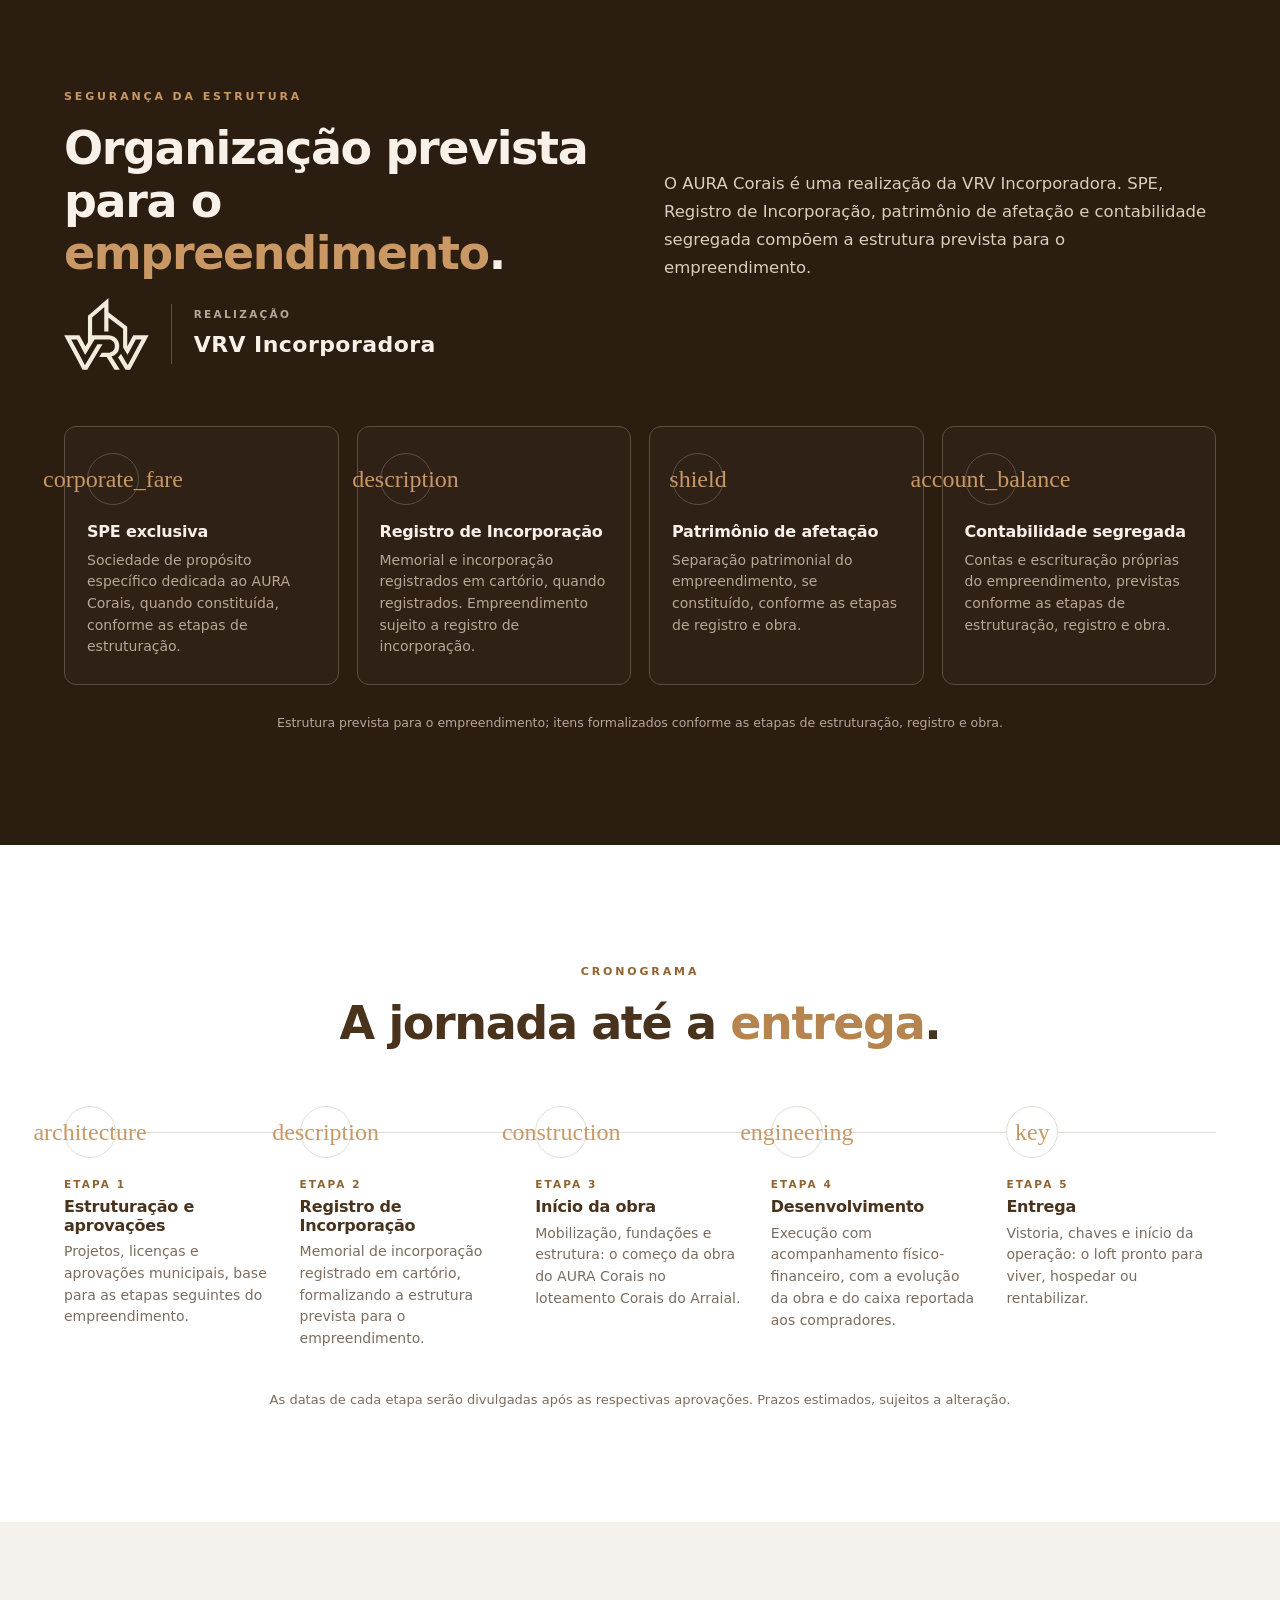
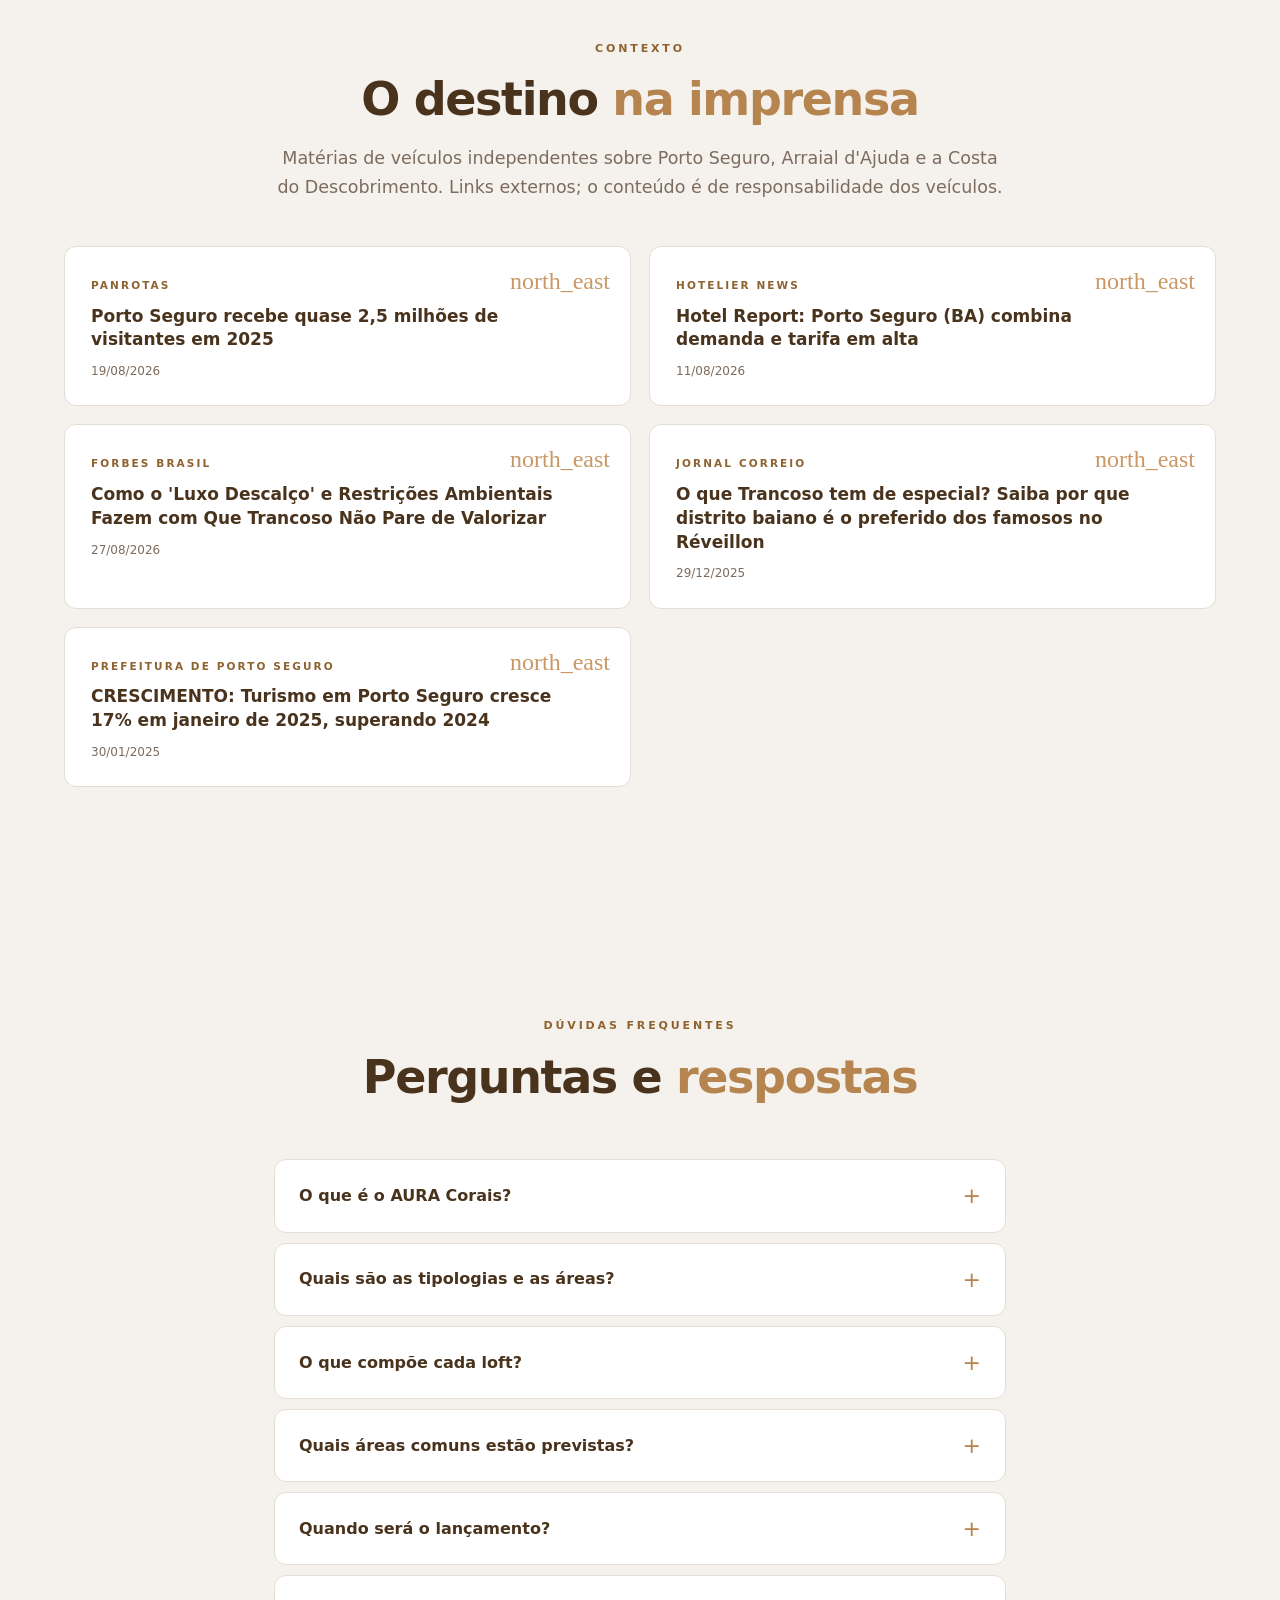
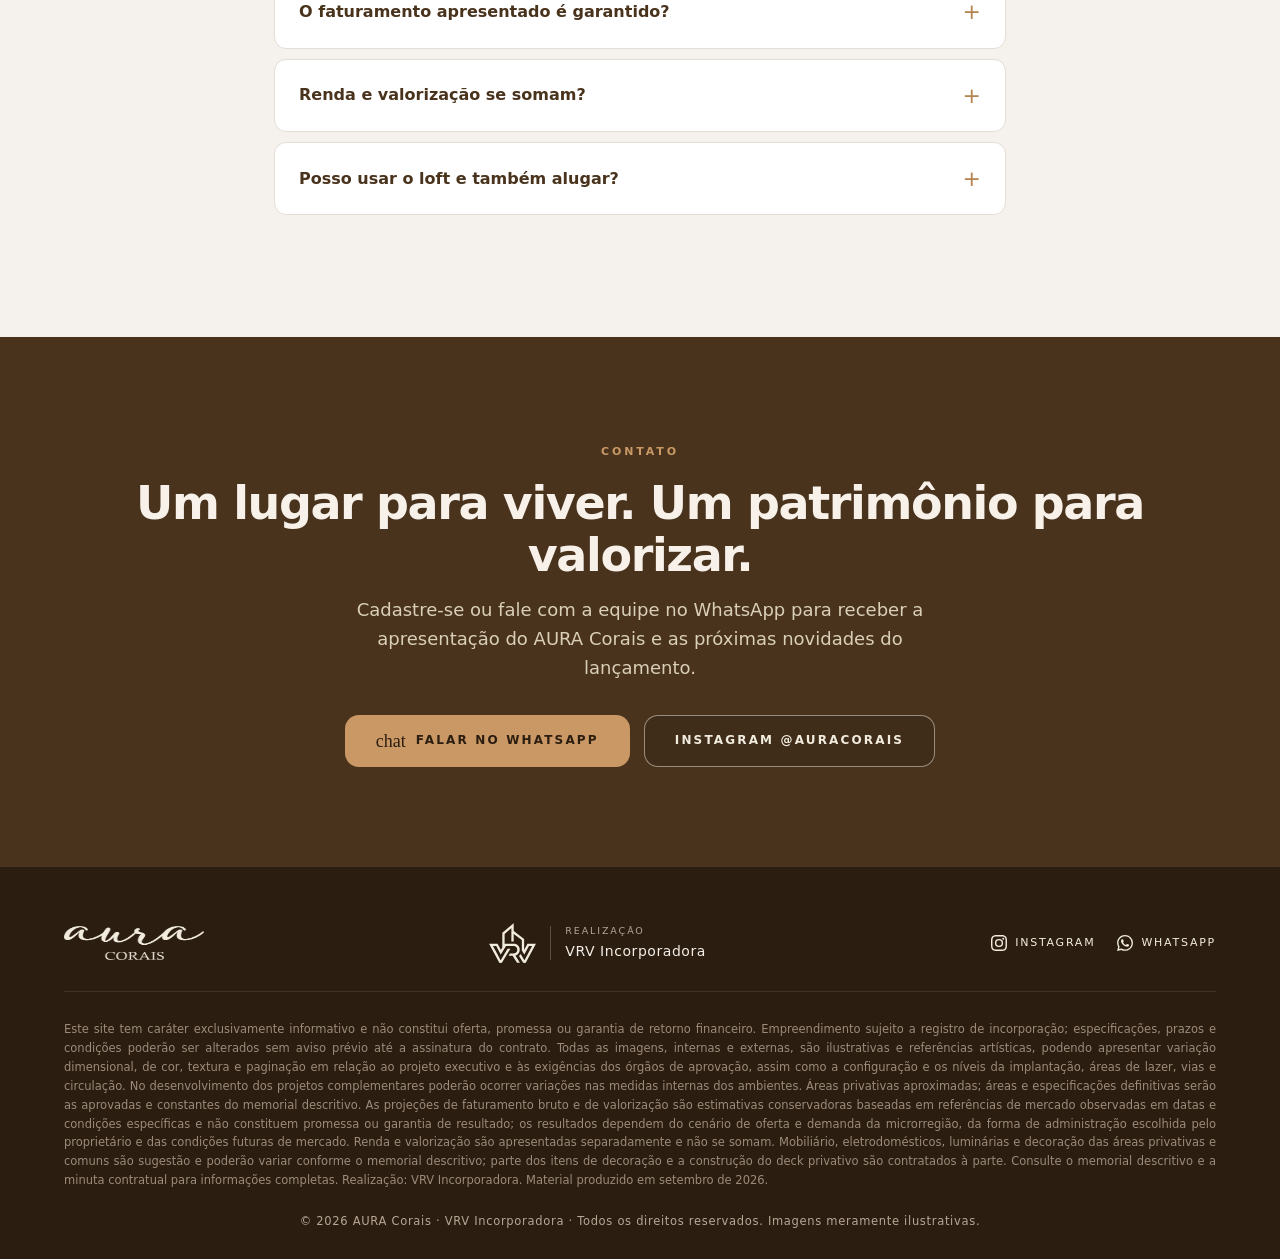
==== commit f918e705: "Lightbox sem src vazio (evitava requisição da própria página como imagem)" ====
--- a/index.html
+++ b/index.html
@@ -485,7 +485,7 @@
 <div id="zoom" class="zoom" role="dialog" aria-modal="true" aria-label="Imagem ampliada" aria-hidden="true">
   <button type="button" class="zoom-fechar" aria-label="Fechar"><span class="ms" aria-hidden="true">close</span></button>
   <button type="button" class="zoom-nav esq" aria-label="Imagem anterior"><span class="ms" aria-hidden="true">chevron_left</span></button>
-  <img class="zoom-img" src="" alt="">
+  <img class="zoom-img" alt="">
   <button type="button" class="zoom-nav dir" aria-label="Próxima imagem"><span class="ms" aria-hidden="true">chevron_right</span></button>
   <p class="zoom-leg"></p>
 </div>
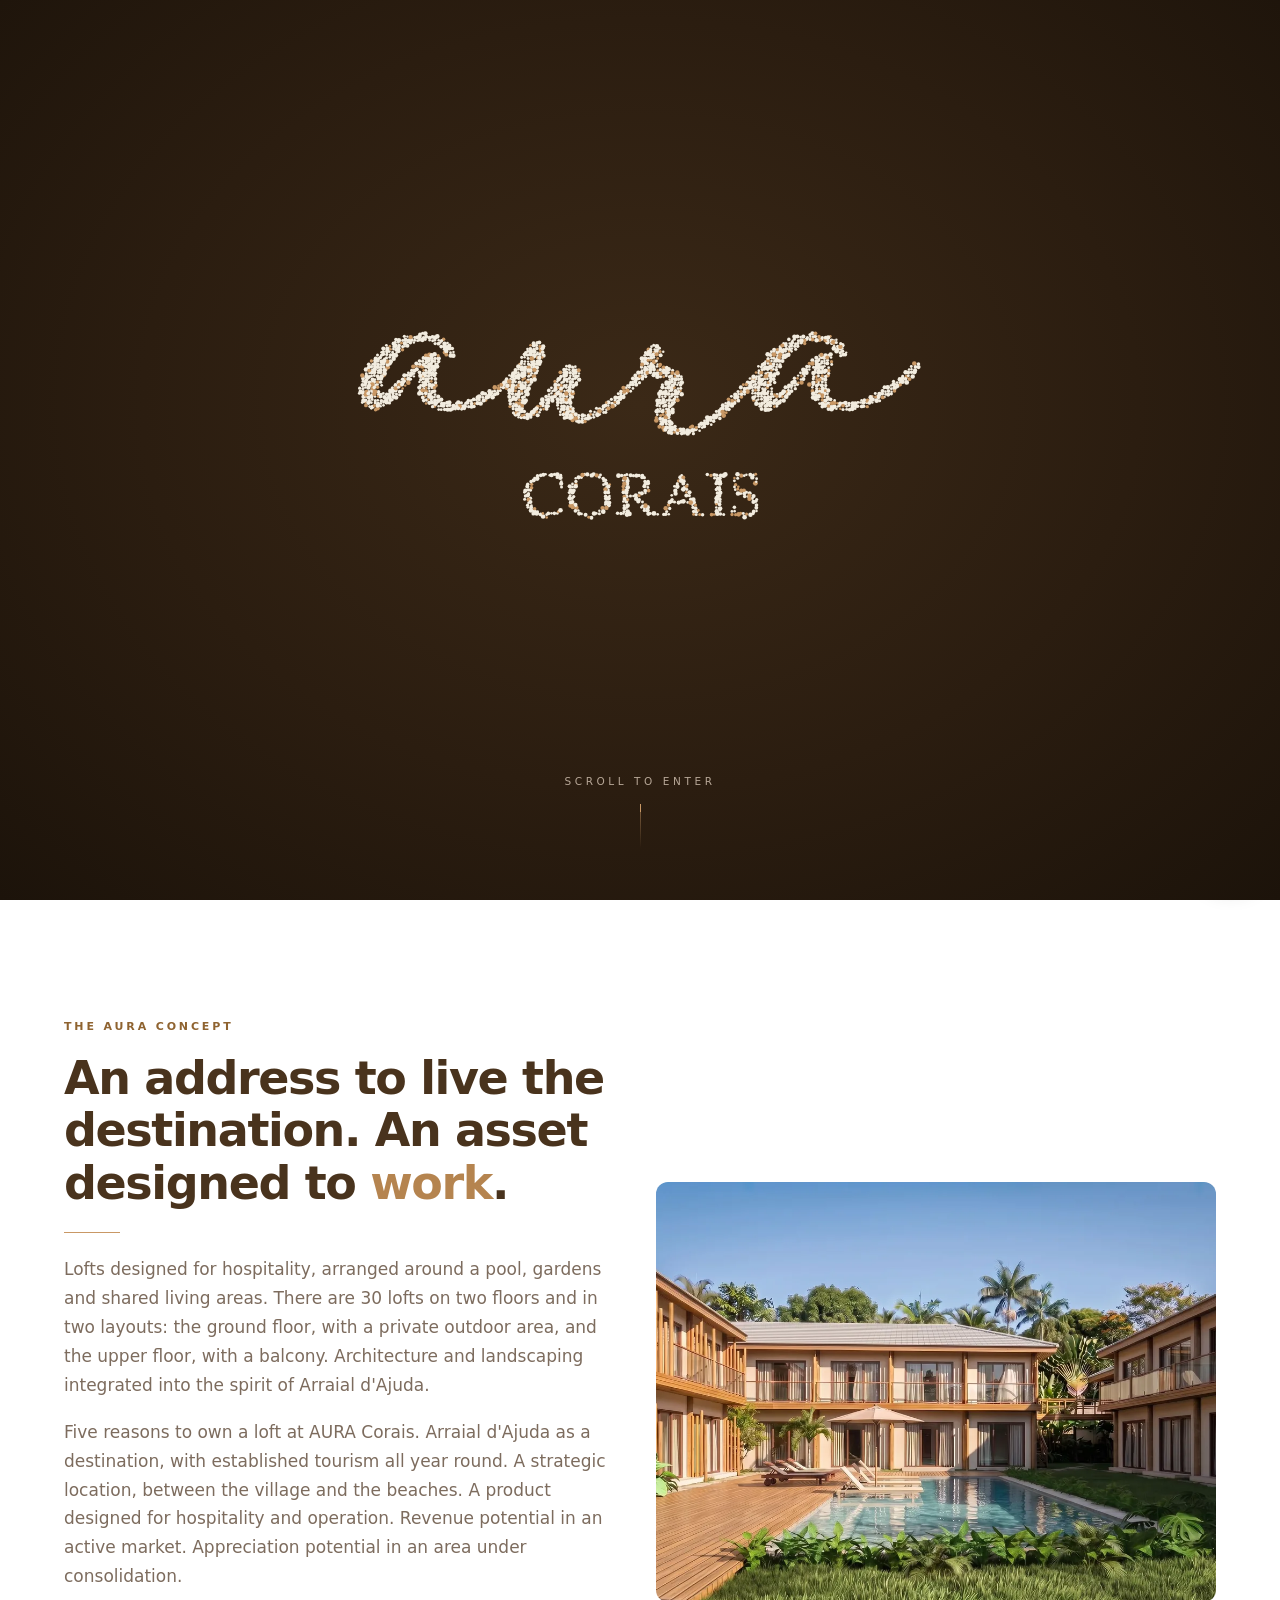
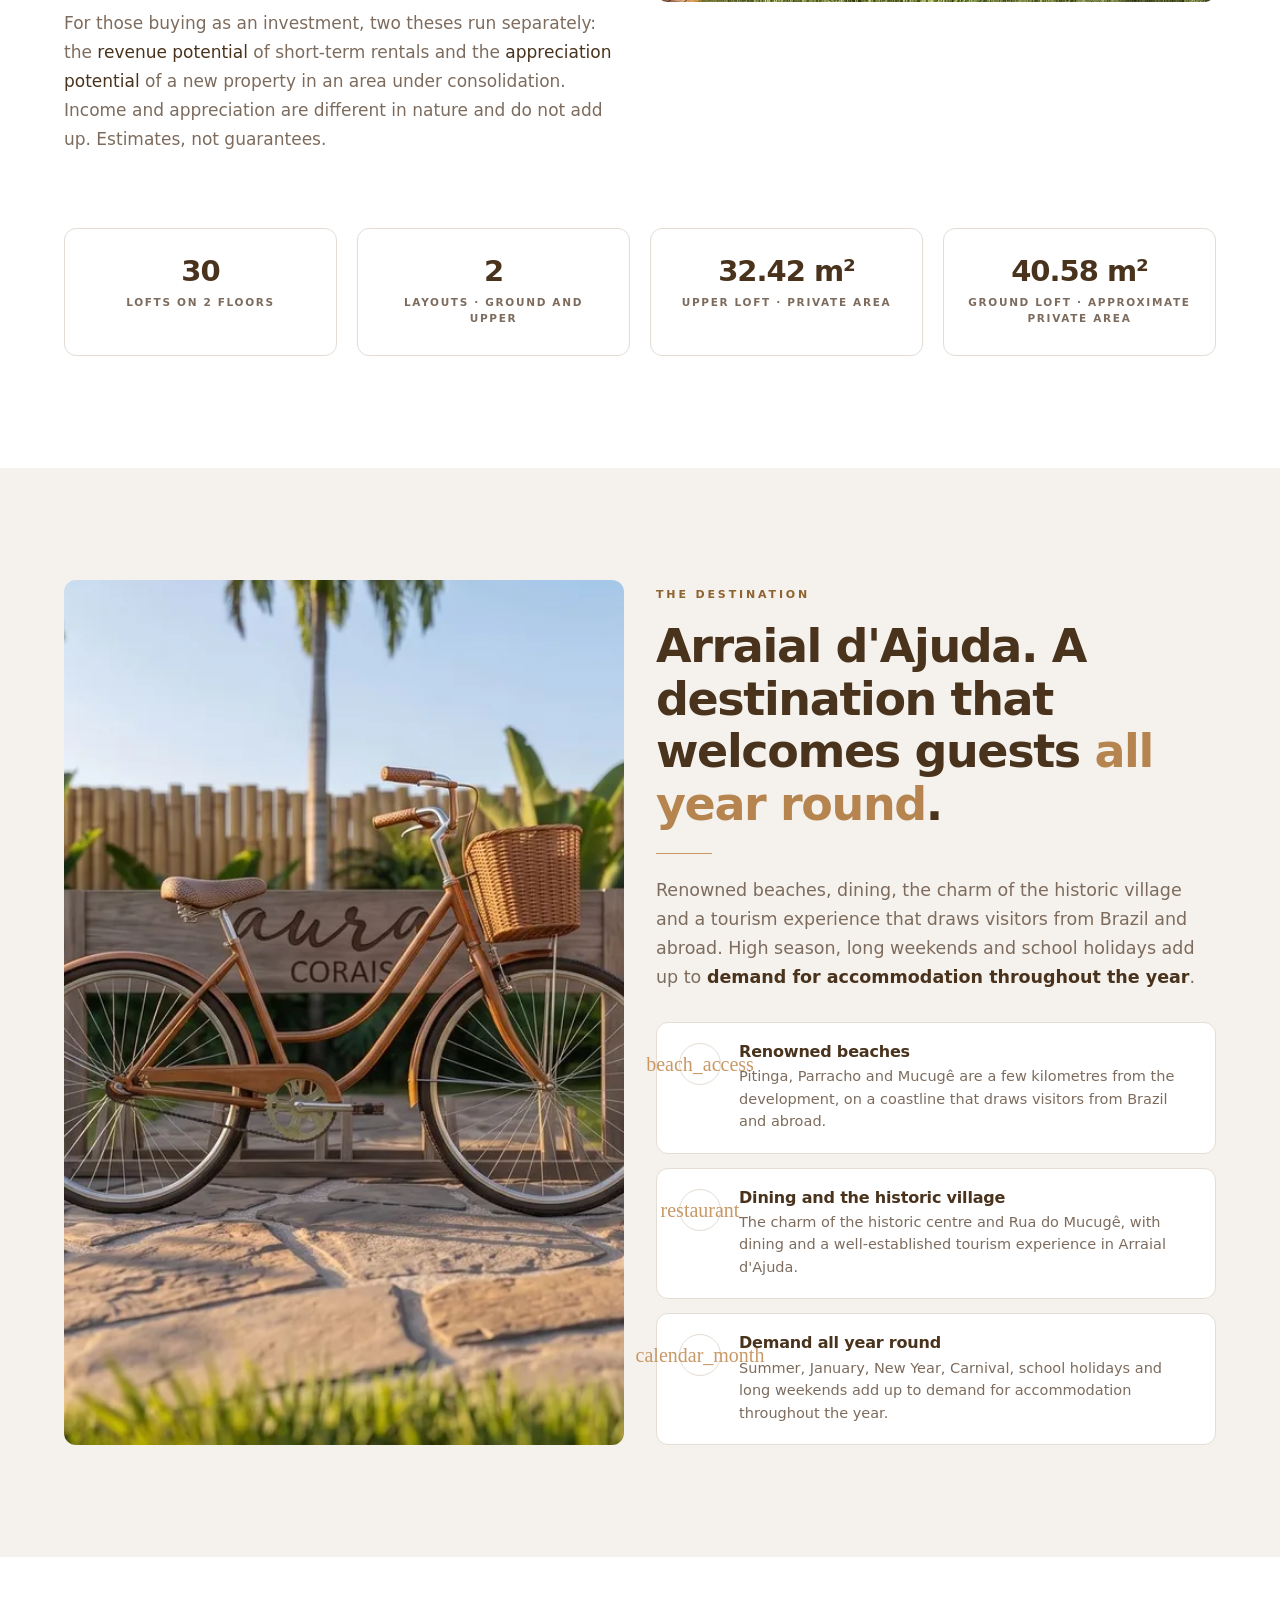
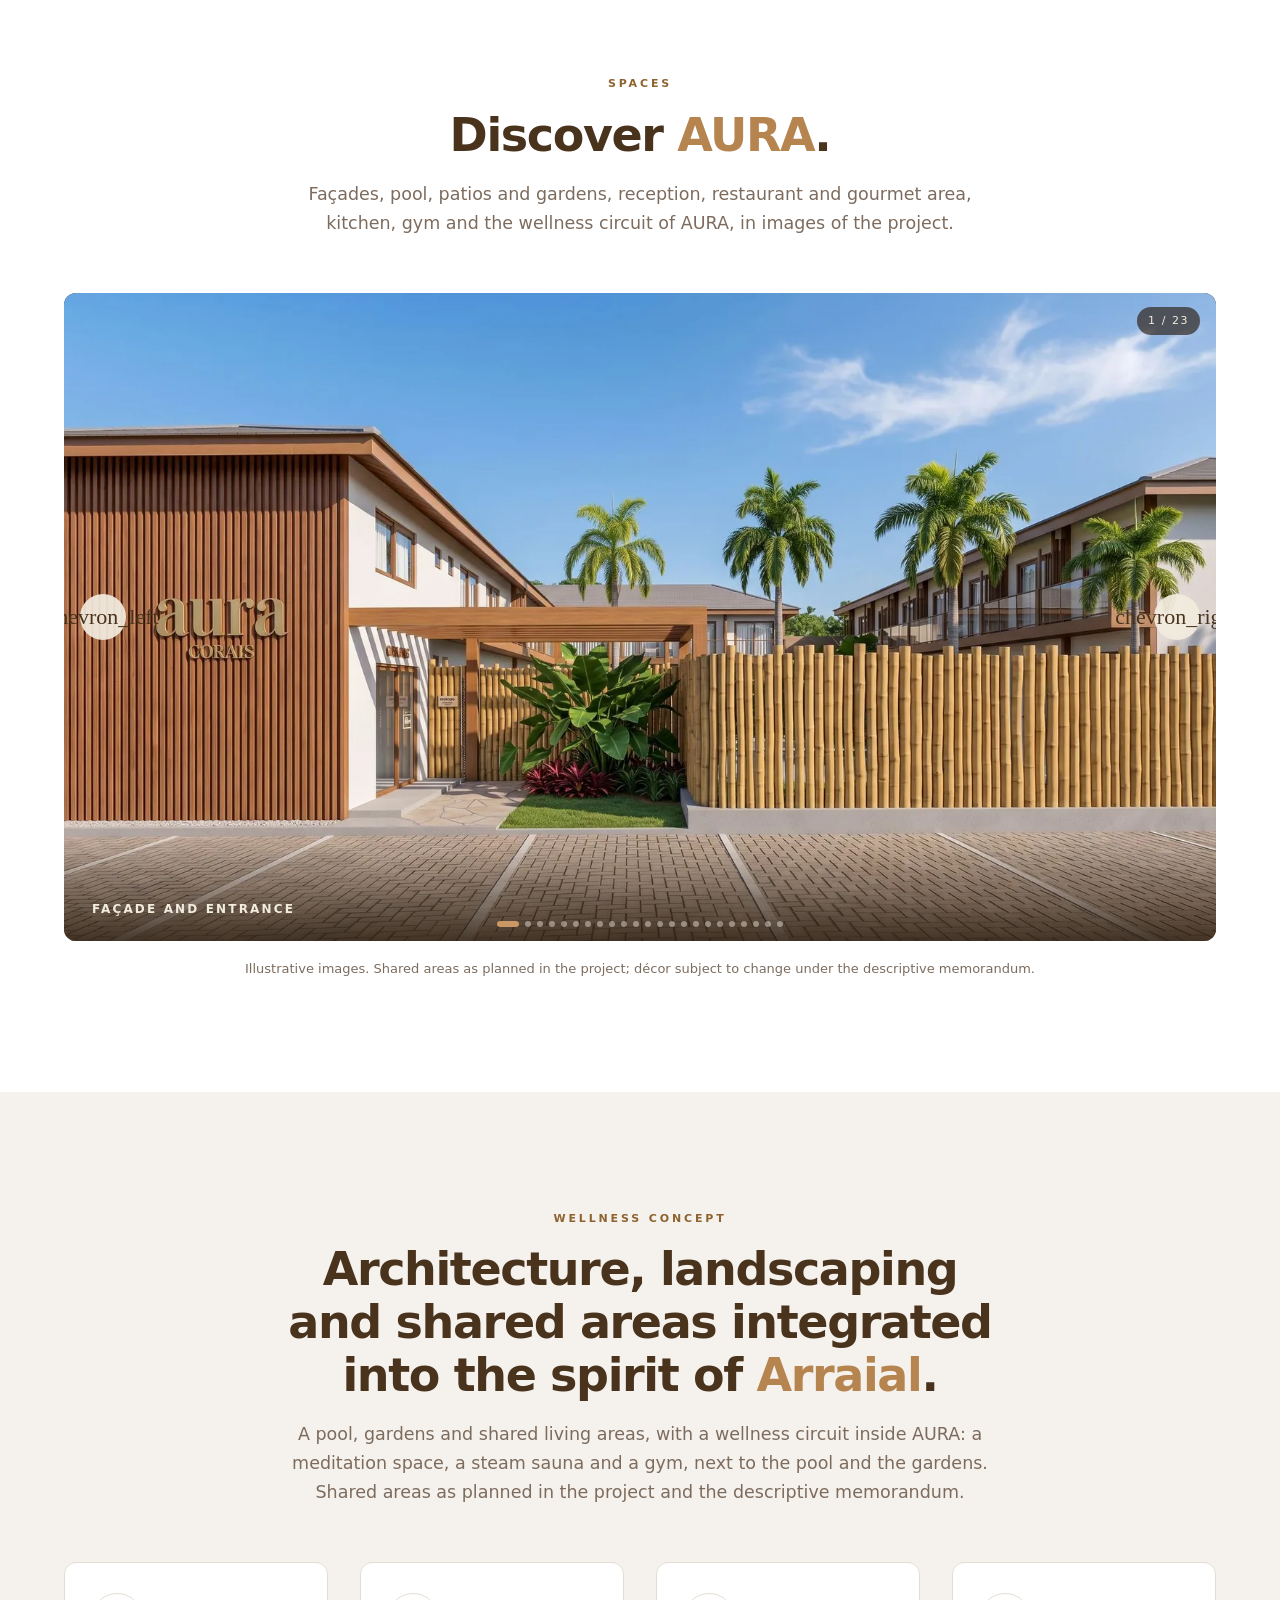
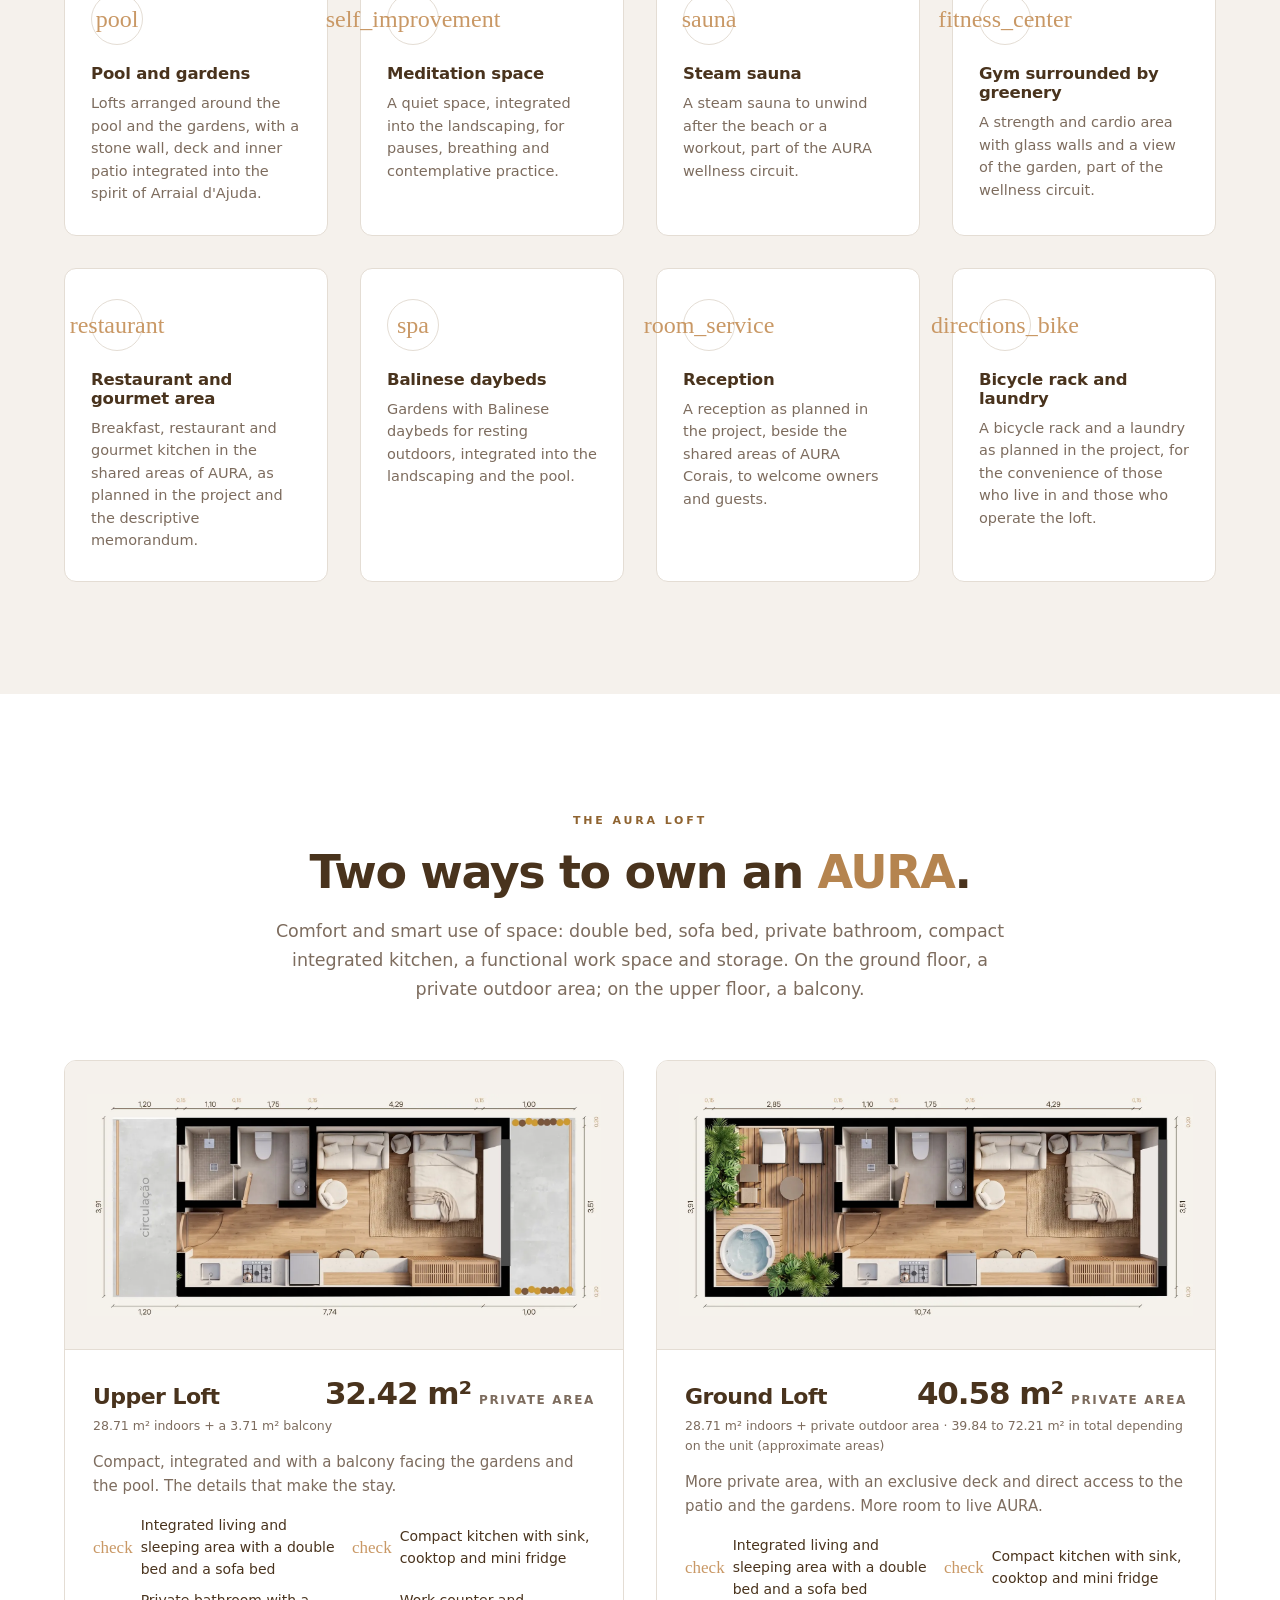
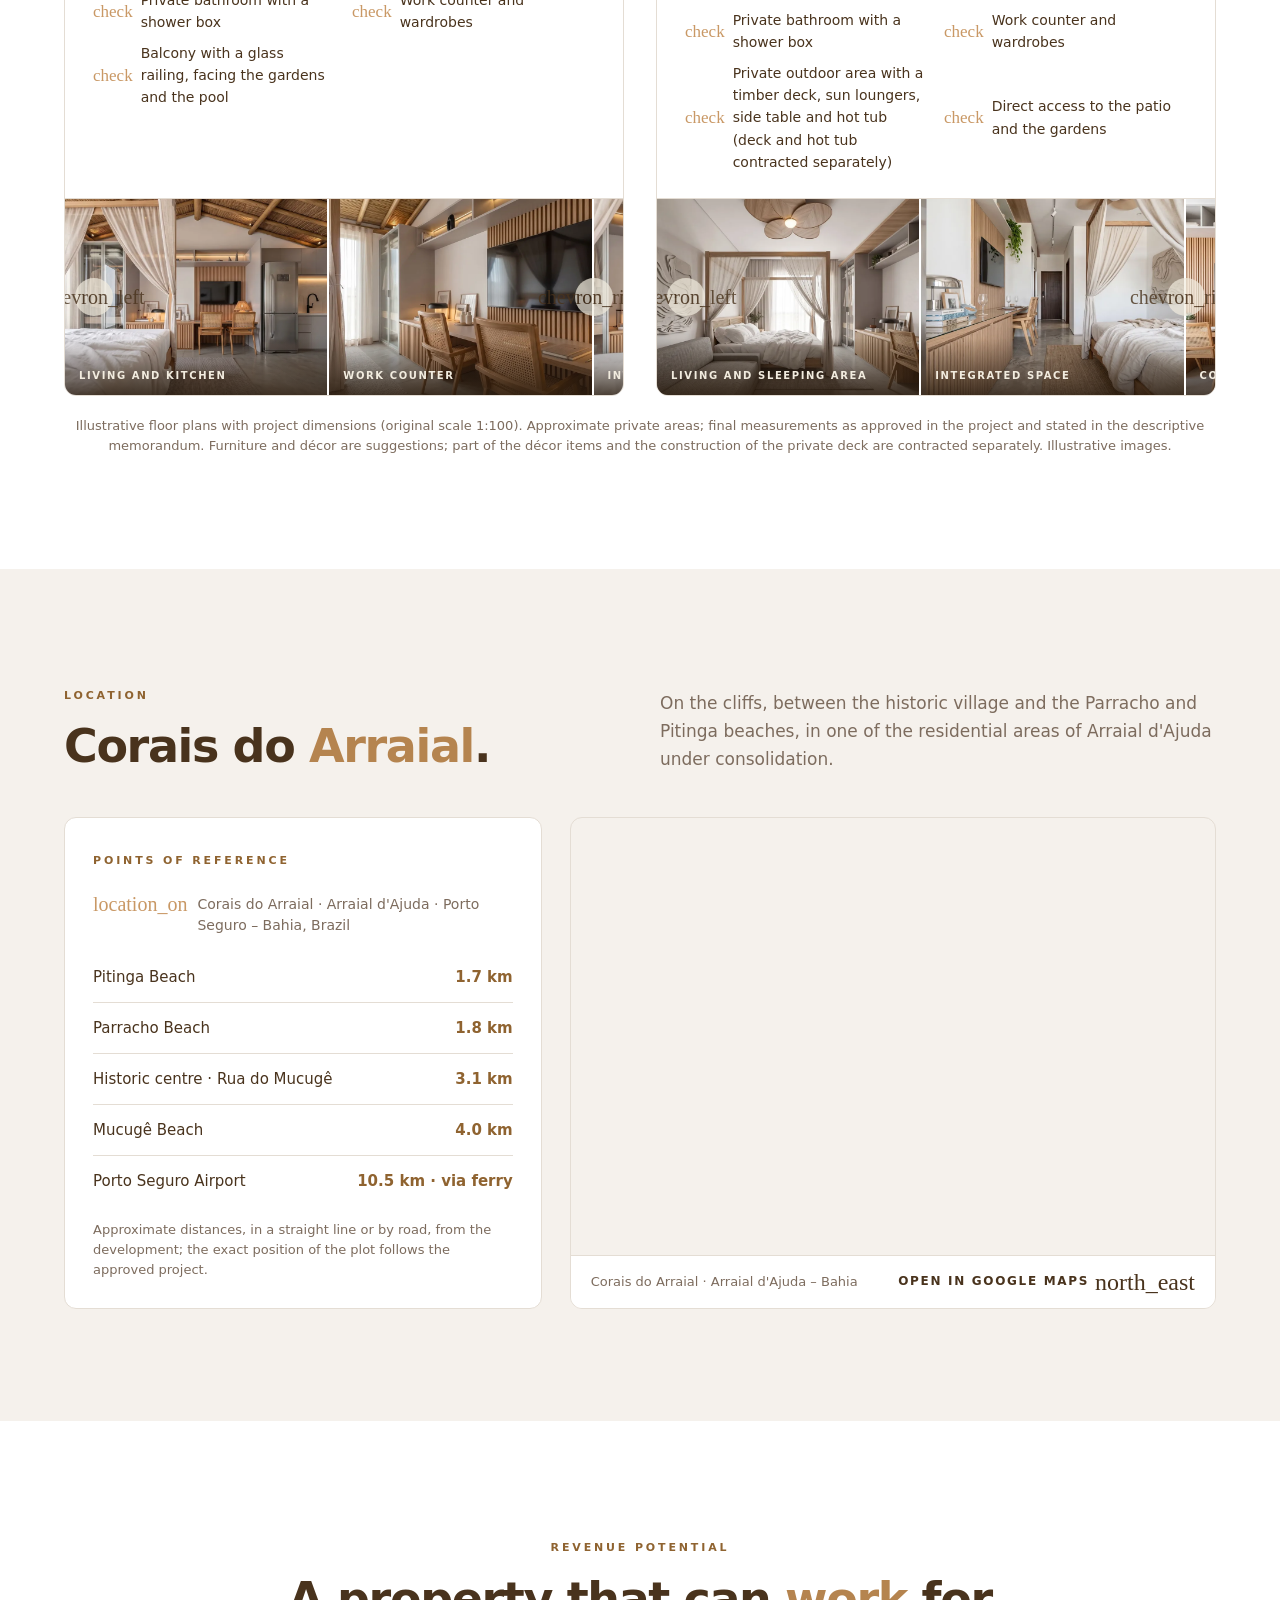
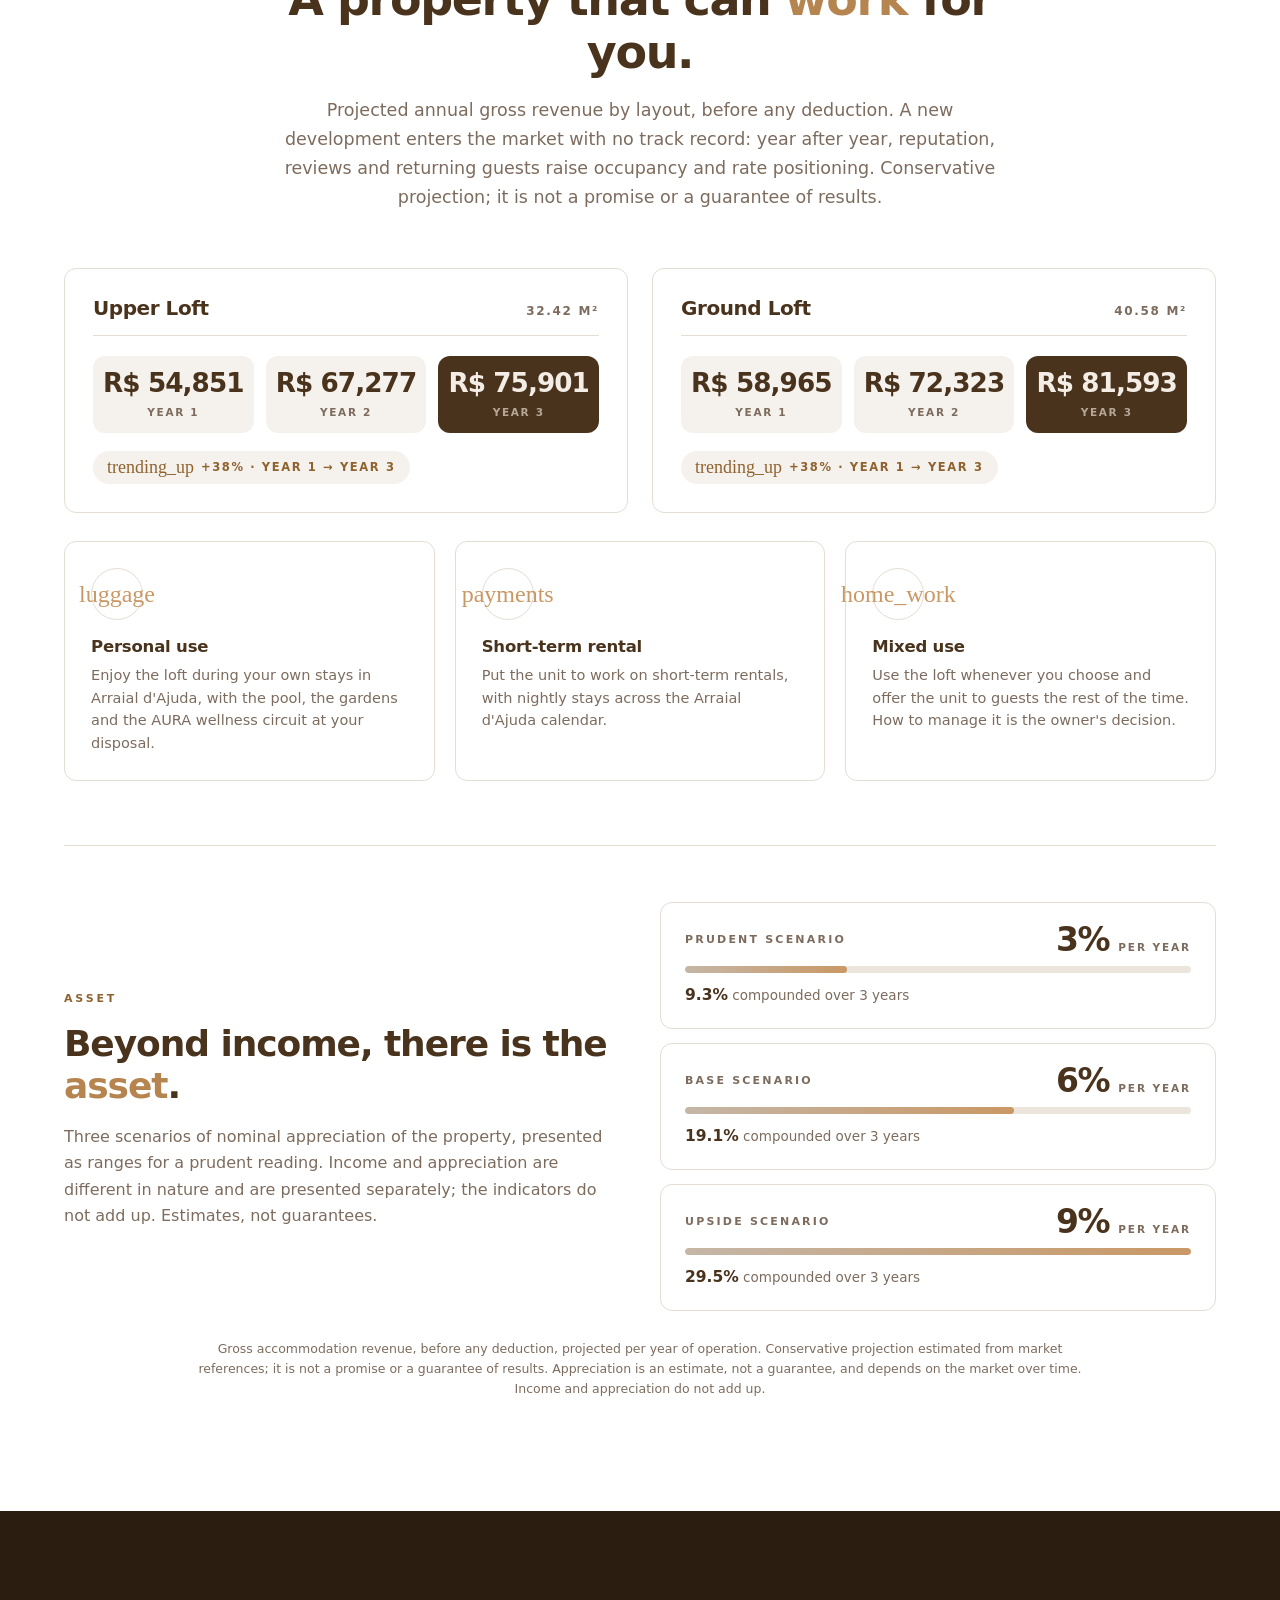
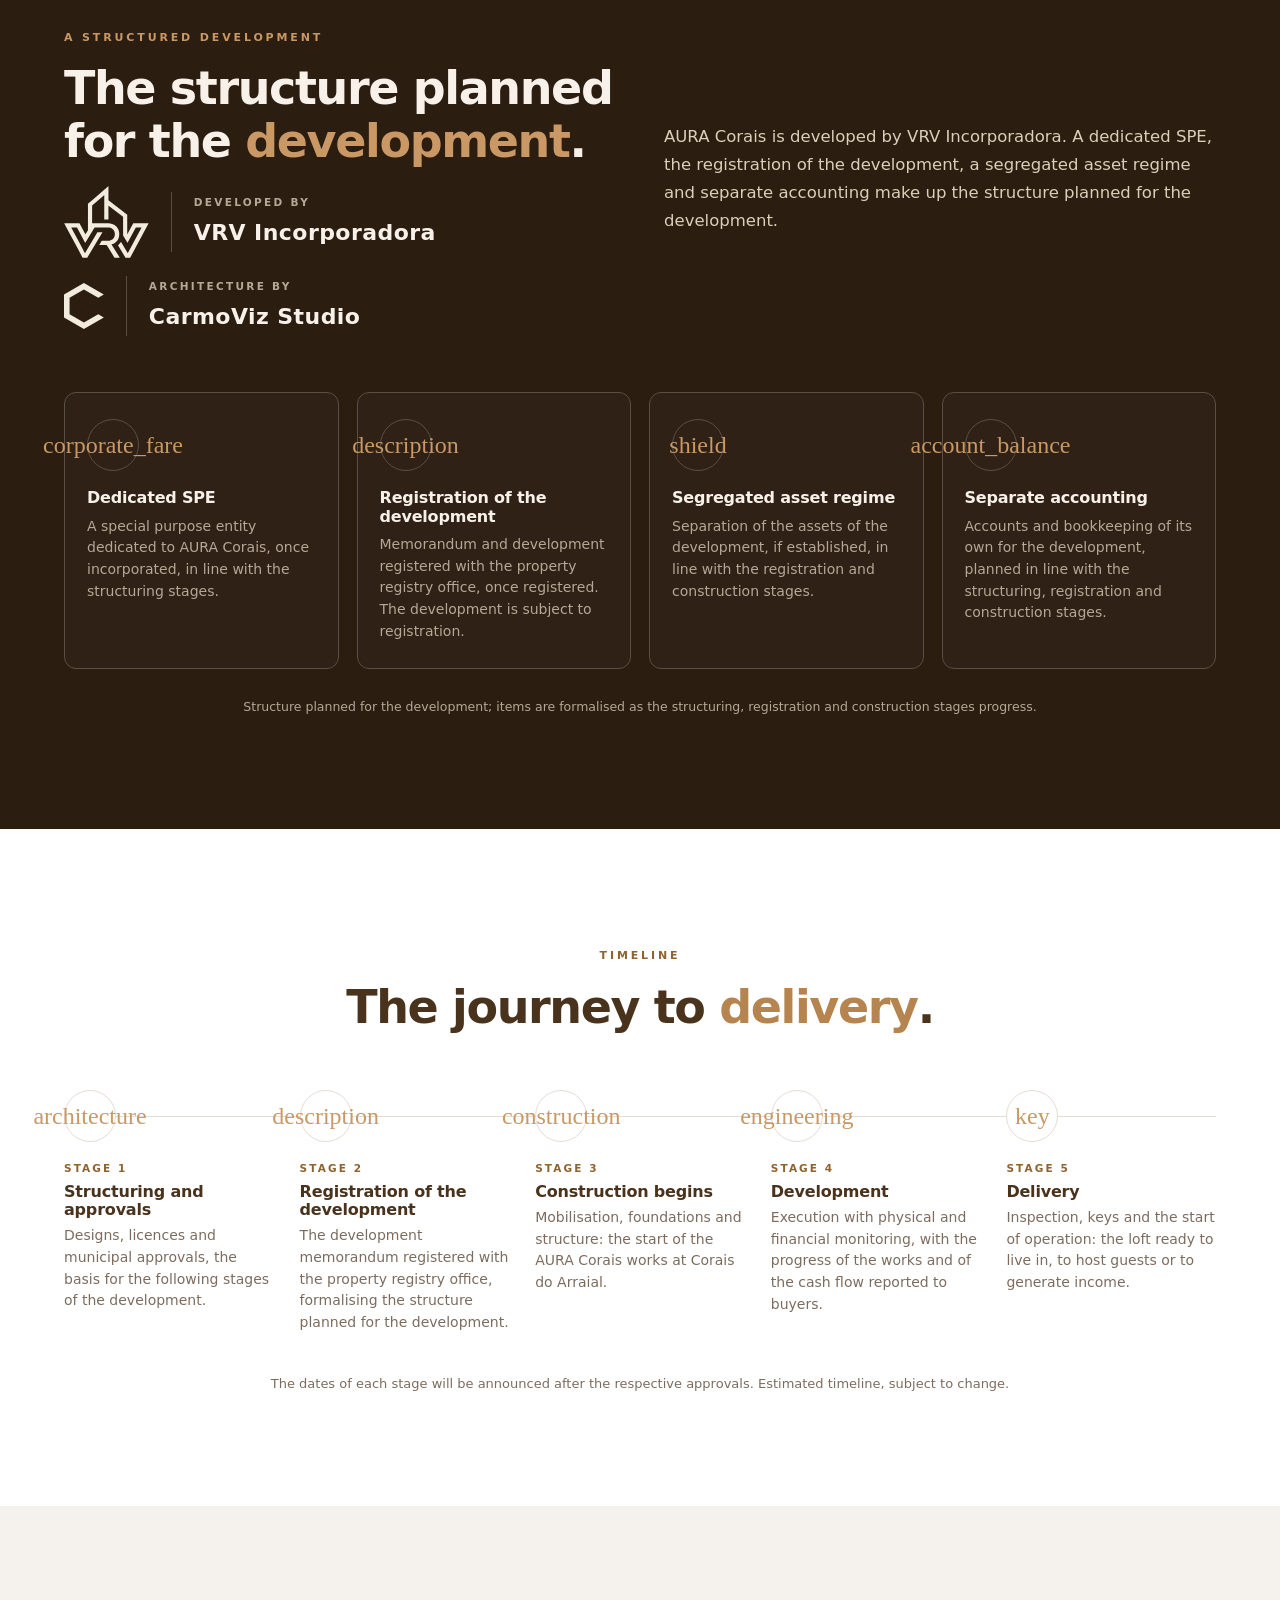
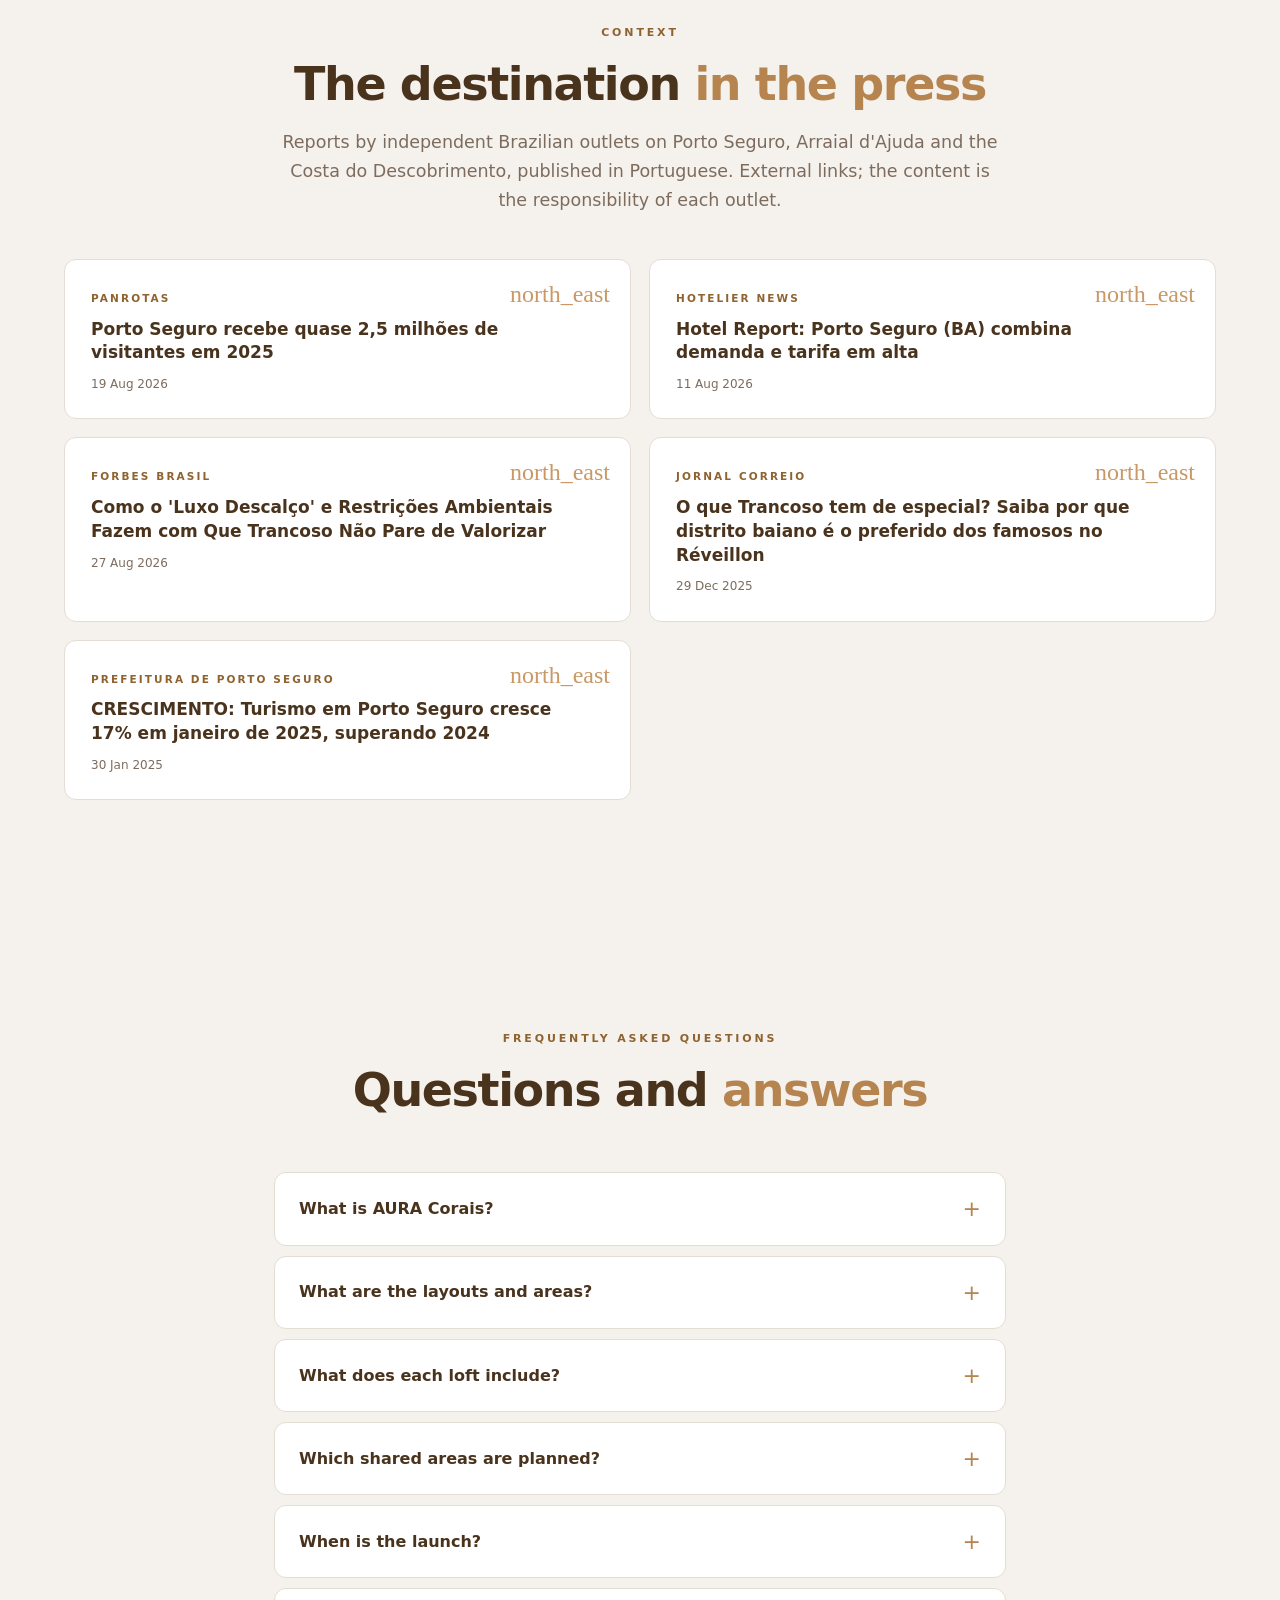
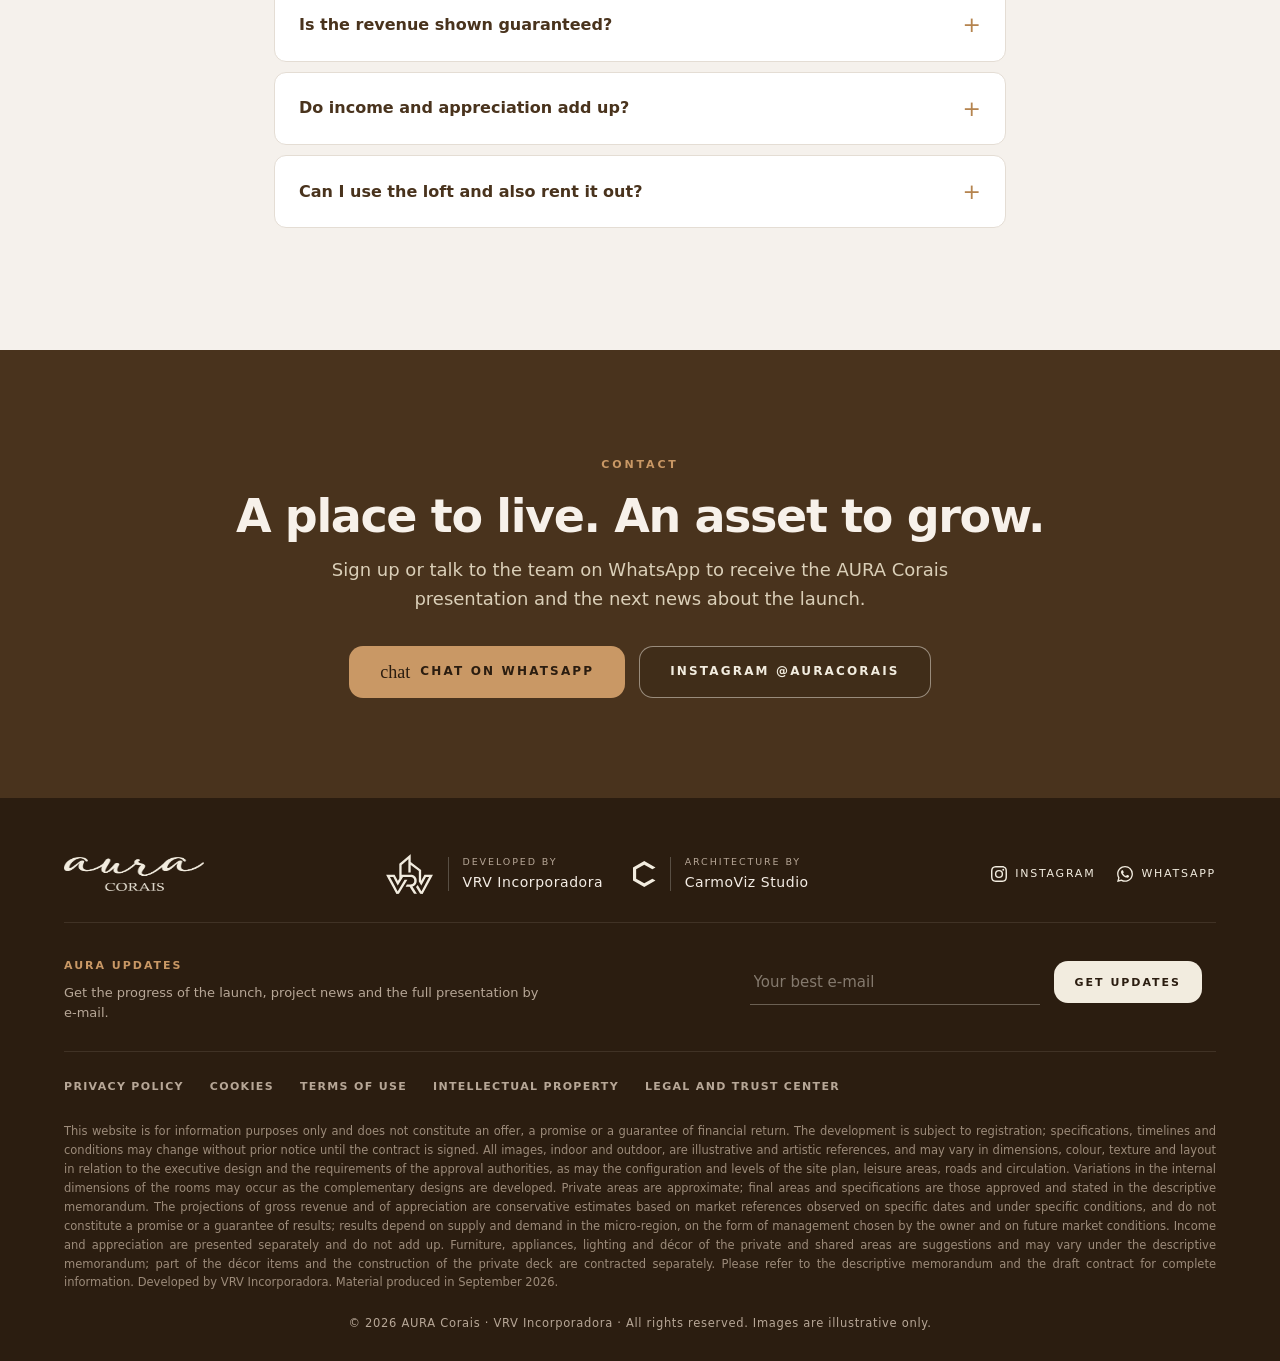
==== commit 7d15c74c: "Idioma automático pelo navegador, crédito CarmoViz Studio, WhatsApp na paleta, novidades por e-mail " ====
--- a/index.html
+++ b/index.html
@@ -1,5 +1,5 @@
 <!DOCTYPE html>
-<html lang="pt-BR">
+<html lang="pt-BR" data-idioma-alt="en.html">
 <head>
   <meta charset="UTF-8">
   <meta name="viewport" content="width=device-width, initial-scale=1.0">
@@ -31,9 +31,10 @@
   <link rel="preconnect" href="https://fonts.gstatic.com" crossorigin>
   <!-- impeccable-disable overused-font: Inter é a tipografia escolhida pelo cliente para todo o kit comercial (book, portfólio, rendimento); o site precisa casar com os PDFs -->
   <link href="https://fonts.googleapis.com/css2?family=Inter:wght@300..900&display=swap" rel="stylesheet">
-  <link href="https://fonts.googleapis.com/css2?family=Material+Symbols+Outlined:opsz,wght,FILL,GRAD@20..48,300,0,0&icon_names=account_balance,architecture,beach_access,calendar_month,chat,check,chevron_left,chevron_right,close,construction,corporate_fare,description,directions_bike,engineering,expand_more,fitness_center,home_work,key,language,location_on,luggage,mark_email_read,north_east,payments,pool,restaurant,room_service,sauna,search,self_improvement,shield,sms_failed,spa,trending_up&display=block" rel="stylesheet">
+  <link href="https://fonts.googleapis.com/css2?family=Material+Symbols+Outlined:opsz,wght,FILL,GRAD@20..48,300,0,0&icon_names=account_balance,architecture,beach_access,calendar_month,chat,check,chevron_left,chevron_right,close,construction,cookie,copyright,corporate_fare,description,directions_bike,engineering,event,expand_more,fitness_center,gavel,home_work,key,language,location_on,luggage,mail,mark_email_read,north_east,payments,pool,restaurant,room_service,sauna,search,self_improvement,shield,sms_failed,spa,trending_up&display=block" rel="stylesheet">
   <link rel="preload" as="image" href="assets/piscina-noite.webp">
   <link rel="stylesheet" href="styles.css">
+  <script src="idioma.js"></script>
   <script type="application/ld+json">
   {"@context":"https://schema.org","@type":"WebPage","url":"https://aura-corais.vercel.app/","name":"AURA Corais","description":"Lofts contemporâneos no Corais do Arraial, Arraial d'Ajuda – BA. Piscina, jardins e circuito wellness. Um lugar para viver. Um patrimônio para valorizar. Breve lançamento.","inLanguage":"pt-BR",
    "about":{"@type":"Place","name":"AURA Corais","address":{"@type":"PostalAddress","addressLocality":"Arraial d'Ajuda","addressRegion":"BA","addressCountry":"BR"}},
@@ -62,7 +63,6 @@
       <a href="#contato">Contato</a>
     </nav>
     <div class="header-acoes">
-      <a class="btn btn-primario btn-sm" href="https://wa.me/5573999999999?text=Ol%C3%A1%21%20Vi%20o%20site%20do%20AURA%20Corais%20e%20quero%20receber%20a%20apresenta%C3%A7%C3%A3o." target="_blank" rel="noopener noreferrer" data-whats="Olá! Vi o site do AURA Corais e quero receber a apresentação."><span class="ms" aria-hidden="true">chat</span>WhatsApp</a>
       <a class="idioma" href="en.html" hreflang="en" aria-label="Ver o site em inglês"><span class="ms" aria-hidden="true">language</span>EN</a>
       <button type="button" class="hamburguer" aria-label="Abrir menu" aria-expanded="false" aria-controls="menu-mobile"><span></span><span></span><span></span></button>
     </div>
@@ -88,7 +88,7 @@
   <div class="hero-bg"><img src="assets/piscina-noite.webp" alt="AURA Corais: piscina e lofts ao entardecer em Arraial d'Ajuda – BA (imagem ilustrativa)" fetchpriority="high"><div class="hero-overlay"></div></div>
   <div class="container hero-grid">
     <div>
-      <span class="badge h-anim"><span class="ponto" aria-hidden="true"></span>Breve lançamento · Arraial d'Ajuda – BA</span>
+      <span class="badge h-anim"><span class="ponto" aria-hidden="true"></span>Breve lançamento</span>
       <h1 class="h-anim">Lofts contemporâneos em <strong>Arraial d'Ajuda</strong>.</h1>
       <p class="sub h-anim">Um lugar para viver. Um patrimônio para valorizar. Lofts com piscina, jardins e circuito wellness, entre o centro histórico e as praias de Arraial d'Ajuda.</p>
       <div class="hero-acoes h-anim">
@@ -142,7 +142,6 @@
           <span class="erro">É preciso autorizar o contato.</span>
         </div>
         <button type="submit" class="btn btn-escuro btn-full">Quero receber a apresentação</button>
-        <p class="privacidade">Seus dados não são compartilhados com terceiros.</p>
       </form>
       <div id="form-sucesso" class="sucesso oculto" role="status" aria-live="polite">
         <div class="icone"><span class="ms" aria-hidden="true">mark_email_read</span></div>
@@ -398,7 +397,10 @@
       <div>
         <span class="tag">Segurança da estrutura</span>
         <h2 class="titulo">Organização prevista para o <strong>empreendimento</strong>.</h2>
+        <div class="real-marcas">
         <div class="real-marca"><svg aria-label="VRV Incorporadora" role="img" xmlns="http://www.w3.org/2000/svg" viewBox="175.3 74.3 844.0 717.3"><path fill="currentColor" fill-rule="evenodd" d="M617.7 76.3 L616.3 76.7 L479.0 195.3 L414.0 250.7 L414.0 514.7 L389.3 554.0 L388.3 554.3 L387.0 553.3 L329.7 446.0 L177.3 446.3 L219.3 526.0 L303.0 680.7 L360.3 788.3 L362.0 789.7 L406.7 789.3 L558.7 535.3 L509.7 535.0 L508.3 536.0 L385.0 741.3 L383.7 742.0 L382.7 741.3 L329.3 640.3 L248.3 490.0 L248.0 488.3 L249.3 487.3 L303.3 487.3 L305.0 488.3 L385.3 638.7 L387.0 640.3 L392.3 632.3 L478.3 490.0 L480.3 487.7 L621.0 487.7 L628.7 488.7 L636.7 490.7 L644.0 493.3 L652.3 497.7 L659.3 502.7 L667.0 510.3 L671.0 515.7 L675.0 522.7 L678.0 530.0 L681.0 543.0 L681.7 559.3 L680.0 571.7 L676.0 583.3 L673.0 589.3 L668.3 596.0 L660.3 604.0 L651.3 610.3 L640.0 615.7 L628.0 619.0 L612.7 620.7 L552.0 620.7 L549.7 623.3 L527.7 660.0 L527.3 661.7 L599.7 662.3 L620.7 695.3 L678.7 789.3 L730.7 789.3 L724.0 777.7 L648.7 657.7 L648.7 656.3 L649.7 655.7 L652.3 655.3 L661.3 652.3 L674.3 646.3 L683.3 640.7 L693.3 632.7 L700.0 626.0 L709.3 613.7 L714.7 604.3 L720.7 589.3 L723.7 577.3 L725.3 564.0 L725.7 547.3 L724.7 536.0 L722.3 524.0 L717.7 510.0 L712.7 499.3 L704.3 486.7 L697.3 478.7 L689.7 471.7 L682.0 466.0 L673.7 461.0 L666.3 457.3 L655.3 453.0 L636.0 448.0 L619.0 446.0 L456.7 446.0 L455.3 444.7 L455.7 269.7 L574.7 167.0 L575.7 166.7 L576.7 167.3 L576.3 406.7 L577.3 407.7 L617.3 407.3 L618.3 406.3 L618.0 299.3 L618.3 271.3 L619.3 270.7 L764.0 380.7 L764.3 568.3 L807.7 640.0 L809.0 640.0 L889.7 489.0 L892.0 487.3 L946.0 487.3 L947.0 488.0 L947.0 489.3 L928.3 524.7 L817.0 732.7 L811.7 741.7 L811.0 742.0 L809.7 741.0 L744.0 631.3 L743.3 631.0 L742.0 632.0 L736.7 640.3 L726.3 653.0 L720.0 659.3 L713.3 664.7 L713.3 665.7 L788.3 789.3 L833.0 789.7 L834.3 788.7 L1017.3 447.3 L1017.3 446.3 L1016.7 446.0 L865.3 446.3 L808.0 553.3 L806.3 553.3 L805.3 548.0 L805.3 359.7 L618.3 217.3 L618.3 76.7 Z"/></svg><span class="filete"></span><div><div class="lab">Realização</div><div class="nome">VRV Incorporadora</div></div></div>
+        <a class="real-marca projeto" href="https://carmoviz.com" target="_blank" rel="noopener noreferrer"><svg aria-label="CarmoViz Studio" role="img" viewBox="453 221 3093 3572" xmlns="http://www.w3.org/2000/svg"><polygon fill="currentColor" points="3545.94,1114.27 1999.47,221.42 453,1114.27 453,2899.99 1999.47,3792.84 3545.94,2899.99 3112.93,2649.99 1999.47,3292.84 886.01,2649.99 886.01,1364.27 1999.47,721.42 3112.93,1364.27"/></svg><span class="filete"></span><div><div class="lab">Projeto</div><div class="nome">CarmoViz Studio</div></div></a>
+      </div>
       </div>
       <p>O AURA Corais é uma realização da VRV Incorporadora. SPE, Registro de Incorporação, patrimônio de afetação e contabilidade segregada compõem a estrutura prevista para o empreendimento.</p>
     </div>
@@ -467,12 +469,33 @@
   <div class="container">
     <div class="topo">
       <img src="assets/logo-creme.png" alt="AURA Corais" width="140" height="46">
-      <div class="rodape-real"><svg aria-label="VRV Incorporadora" role="img" xmlns="http://www.w3.org/2000/svg" viewBox="175.3 74.3 844.0 717.3"><path fill="currentColor" fill-rule="evenodd" d="M617.7 76.3 L616.3 76.7 L479.0 195.3 L414.0 250.7 L414.0 514.7 L389.3 554.0 L388.3 554.3 L387.0 553.3 L329.7 446.0 L177.3 446.3 L219.3 526.0 L303.0 680.7 L360.3 788.3 L362.0 789.7 L406.7 789.3 L558.7 535.3 L509.7 535.0 L508.3 536.0 L385.0 741.3 L383.7 742.0 L382.7 741.3 L329.3 640.3 L248.3 490.0 L248.0 488.3 L249.3 487.3 L303.3 487.3 L305.0 488.3 L385.3 638.7 L387.0 640.3 L392.3 632.3 L478.3 490.0 L480.3 487.7 L621.0 487.7 L628.7 488.7 L636.7 490.7 L644.0 493.3 L652.3 497.7 L659.3 502.7 L667.0 510.3 L671.0 515.7 L675.0 522.7 L678.0 530.0 L681.0 543.0 L681.7 559.3 L680.0 571.7 L676.0 583.3 L673.0 589.3 L668.3 596.0 L660.3 604.0 L651.3 610.3 L640.0 615.7 L628.0 619.0 L612.7 620.7 L552.0 620.7 L549.7 623.3 L527.7 660.0 L527.3 661.7 L599.7 662.3 L620.7 695.3 L678.7 789.3 L730.7 789.3 L724.0 777.7 L648.7 657.7 L648.7 656.3 L649.7 655.7 L652.3 655.3 L661.3 652.3 L674.3 646.3 L683.3 640.7 L693.3 632.7 L700.0 626.0 L709.3 613.7 L714.7 604.3 L720.7 589.3 L723.7 577.3 L725.3 564.0 L725.7 547.3 L724.7 536.0 L722.3 524.0 L717.7 510.0 L712.7 499.3 L704.3 486.7 L697.3 478.7 L689.7 471.7 L682.0 466.0 L673.7 461.0 L666.3 457.3 L655.3 453.0 L636.0 448.0 L619.0 446.0 L456.7 446.0 L455.3 444.7 L455.7 269.7 L574.7 167.0 L575.7 166.7 L576.7 167.3 L576.3 406.7 L577.3 407.7 L617.3 407.3 L618.3 406.3 L618.0 299.3 L618.3 271.3 L619.3 270.7 L764.0 380.7 L764.3 568.3 L807.7 640.0 L809.0 640.0 L889.7 489.0 L892.0 487.3 L946.0 487.3 L947.0 488.0 L947.0 489.3 L928.3 524.7 L817.0 732.7 L811.7 741.7 L811.0 742.0 L809.7 741.0 L744.0 631.3 L743.3 631.0 L742.0 632.0 L736.7 640.3 L726.3 653.0 L720.0 659.3 L713.3 664.7 L713.3 665.7 L788.3 789.3 L833.0 789.7 L834.3 788.7 L1017.3 447.3 L1017.3 446.3 L1016.7 446.0 L865.3 446.3 L808.0 553.3 L806.3 553.3 L805.3 548.0 L805.3 359.7 L618.3 217.3 L618.3 76.7 Z"/></svg><span class="filete"></span><div><div class="lab">Realização</div><div class="nome">VRV Incorporadora</div></div></div>
+      <div class="rodape-marcas">
+        <div class="rodape-real"><svg aria-label="VRV Incorporadora" role="img" xmlns="http://www.w3.org/2000/svg" viewBox="175.3 74.3 844.0 717.3"><path fill="currentColor" fill-rule="evenodd" d="M617.7 76.3 L616.3 76.7 L479.0 195.3 L414.0 250.7 L414.0 514.7 L389.3 554.0 L388.3 554.3 L387.0 553.3 L329.7 446.0 L177.3 446.3 L219.3 526.0 L303.0 680.7 L360.3 788.3 L362.0 789.7 L406.7 789.3 L558.7 535.3 L509.7 535.0 L508.3 536.0 L385.0 741.3 L383.7 742.0 L382.7 741.3 L329.3 640.3 L248.3 490.0 L248.0 488.3 L249.3 487.3 L303.3 487.3 L305.0 488.3 L385.3 638.7 L387.0 640.3 L392.3 632.3 L478.3 490.0 L480.3 487.7 L621.0 487.7 L628.7 488.7 L636.7 490.7 L644.0 493.3 L652.3 497.7 L659.3 502.7 L667.0 510.3 L671.0 515.7 L675.0 522.7 L678.0 530.0 L681.0 543.0 L681.7 559.3 L680.0 571.7 L676.0 583.3 L673.0 589.3 L668.3 596.0 L660.3 604.0 L651.3 610.3 L640.0 615.7 L628.0 619.0 L612.7 620.7 L552.0 620.7 L549.7 623.3 L527.7 660.0 L527.3 661.7 L599.7 662.3 L620.7 695.3 L678.7 789.3 L730.7 789.3 L724.0 777.7 L648.7 657.7 L648.7 656.3 L649.7 655.7 L652.3 655.3 L661.3 652.3 L674.3 646.3 L683.3 640.7 L693.3 632.7 L700.0 626.0 L709.3 613.7 L714.7 604.3 L720.7 589.3 L723.7 577.3 L725.3 564.0 L725.7 547.3 L724.7 536.0 L722.3 524.0 L717.7 510.0 L712.7 499.3 L704.3 486.7 L697.3 478.7 L689.7 471.7 L682.0 466.0 L673.7 461.0 L666.3 457.3 L655.3 453.0 L636.0 448.0 L619.0 446.0 L456.7 446.0 L455.3 444.7 L455.7 269.7 L574.7 167.0 L575.7 166.7 L576.7 167.3 L576.3 406.7 L577.3 407.7 L617.3 407.3 L618.3 406.3 L618.0 299.3 L618.3 271.3 L619.3 270.7 L764.0 380.7 L764.3 568.3 L807.7 640.0 L809.0 640.0 L889.7 489.0 L892.0 487.3 L946.0 487.3 L947.0 488.0 L947.0 489.3 L928.3 524.7 L817.0 732.7 L811.7 741.7 L811.0 742.0 L809.7 741.0 L744.0 631.3 L743.3 631.0 L742.0 632.0 L736.7 640.3 L726.3 653.0 L720.0 659.3 L713.3 664.7 L713.3 665.7 L788.3 789.3 L833.0 789.7 L834.3 788.7 L1017.3 447.3 L1017.3 446.3 L1016.7 446.0 L865.3 446.3 L808.0 553.3 L806.3 553.3 L805.3 548.0 L805.3 359.7 L618.3 217.3 L618.3 76.7 Z"/></svg><span class="filete"></span><div><div class="lab">Realização</div><div class="nome">VRV Incorporadora</div></div></div>
+        <a class="rodape-real projeto" href="https://carmoviz.com" target="_blank" rel="noopener noreferrer"><svg aria-label="CarmoViz Studio" role="img" viewBox="453 221 3093 3572" xmlns="http://www.w3.org/2000/svg"><polygon fill="currentColor" points="3545.94,1114.27 1999.47,221.42 453,1114.27 453,2899.99 1999.47,3792.84 3545.94,2899.99 3112.93,2649.99 1999.47,3292.84 886.01,2649.99 886.01,1364.27 1999.47,721.42 3112.93,1364.27"/></svg><span class="filete"></span><div><div class="lab">Projeto</div><div class="nome">CarmoViz Studio</div></div></a>
+      </div>
       <div class="rodape-links">
         <a href="https://www.instagram.com/auracorais" target="_blank" rel="noopener noreferrer"><svg viewBox="0 0 24 24" aria-hidden="true"><path d="M7.03.084c-1.277.06-2.149.264-2.91.563a5.874 5.874 0 0 0-2.124 1.388 5.878 5.878 0 0 0-1.38 2.127C.321 4.926.12 5.8.064 7.076.008 8.354-.005 8.764.001 12.023c.007 3.259.021 3.667.083 4.947.061 1.277.264 2.149.563 2.911.308.789.72 1.457 1.388 2.123a5.872 5.872 0 0 0 2.129 1.38c.763.295 1.636.496 2.913.552 1.278.056 1.689.069 4.947.063 3.257-.007 3.668-.021 4.947-.082 1.28-.06 2.147-.265 2.91-.563a5.881 5.881 0 0 0 2.123-1.388 5.881 5.881 0 0 0 1.38-2.129c.295-.763.496-1.636.551-2.912.056-1.28.07-1.69.063-4.948-.006-3.258-.02-3.667-.081-4.947-.06-1.28-.264-2.148-.564-2.911a5.892 5.892 0 0 0-1.387-2.123 5.857 5.857 0 0 0-2.128-1.38C19.074.322 18.202.12 16.924.066 15.647.009 15.236-.006 11.977 0 8.718.008 8.31.021 7.03.084m.14 21.693c-1.17-.05-1.805-.245-2.228-.408a3.736 3.736 0 0 1-1.382-.895 3.695 3.695 0 0 1-.9-1.378c-.165-.423-.363-1.058-.417-2.228-.06-1.264-.072-1.644-.08-4.848-.006-3.204.006-3.583.061-4.848.05-1.169.246-1.805.408-2.228.216-.561.477-.96.895-1.382a3.705 3.705 0 0 1 1.379-.9c.423-.165 1.057-.361 2.227-.417 1.265-.06 1.644-.072 4.848-.08 3.203-.006 3.583.006 4.85.062 1.168.05 1.804.244 2.227.408.56.216.96.475 1.382.895.421.42.681.817.9 1.378.165.422.362 1.056.417 2.227.06 1.265.074 1.645.08 4.848.005 3.203-.006 3.583-.061 4.848-.051 1.17-.245 1.805-.408 2.23-.216.56-.477.96-.896 1.38a3.705 3.705 0 0 1-1.378.9c-.422.165-1.058.362-2.226.418-1.266.06-1.645.072-4.85.079-3.204.007-3.582-.006-4.848-.06m9.783-16.192a1.44 1.44 0 1 0 1.437-1.442 1.44 1.44 0 0 0-1.437 1.442M5.839 12.012a6.161 6.161 0 1 0 12.323-.024 6.162 6.162 0 0 0-12.323.024M8 12.008A4 4 0 1 1 12.008 16 4 4 0 0 1 8 12.008"/></svg>Instagram</a>
         <a href="https://wa.me/5573999999999?text=Ol%C3%A1%21%20Vi%20o%20site%20do%20AURA%20Corais%20e%20quero%20receber%20a%20apresenta%C3%A7%C3%A3o." target="_blank" rel="noopener noreferrer" data-whats="Olá! Vi o site do AURA Corais e quero receber a apresentação."><svg viewBox="0 0 24 24" aria-hidden="true"><path d="M17.472 14.382c-.297-.149-1.758-.867-2.03-.967-.273-.099-.471-.148-.67.15-.197.297-.767.966-.94 1.164-.173.199-.347.223-.644.075-.297-.15-1.255-.463-2.39-1.475-.883-.788-1.48-1.761-1.653-2.059-.173-.297-.018-.458.13-.606.134-.133.298-.347.446-.52.149-.174.198-.298.298-.497.099-.198.05-.371-.025-.52-.075-.149-.669-1.612-.916-2.207-.242-.579-.487-.5-.669-.51-.173-.008-.371-.01-.57-.01-.198 0-.52.074-.792.372-.272.297-1.04 1.016-1.04 2.479 0 1.462 1.065 2.875 1.213 3.074.149.198 2.096 3.2 5.077 4.487.709.306 1.262.489 1.694.625.712.227 1.36.195 1.871.118.571-.085 1.758-.719 2.006-1.413.248-.694.248-1.289.173-1.413-.074-.124-.272-.198-.57-.347m-5.421 7.403h-.004a9.87 9.87 0 0 1-5.031-1.378l-.361-.214-3.741.982.998-3.648-.235-.374a9.86 9.86 0 0 1-1.51-5.26c.001-5.45 4.436-9.884 9.888-9.884 2.64 0 5.122 1.03 6.988 2.898a9.825 9.825 0 0 1 2.893 6.994c-.003 5.45-4.437 9.884-9.885 9.884m8.413-18.297A11.815 11.815 0 0 0 12.05 0C5.495 0 .16 5.335.157 11.892c0 2.096.547 4.142 1.588 5.945L.057 24l6.305-1.654a11.882 11.882 0 0 0 5.683 1.448h.005c6.554 0 11.89-5.335 11.893-11.893a11.821 11.821 0 0 0-3.48-8.413Z"/></svg>WhatsApp</a>
       </div>
     </div>
+    <div class="rodape-news">
+      <div class="news-texto">
+        <span class="label">Novidades do AURA</span>
+        <p class="small">Receba por e-mail o andamento do lançamento, as novidades do projeto e a apresentação completa.</p>
+      </div>
+      <form id="form-news" class="news-form" novalidate>
+        <input type="email" name="email" placeholder="Seu melhor e-mail" aria-label="Novidades do AURA" autocomplete="email" required>
+        <button type="submit" class="btn btn-sm btn-claro">Receber novidades</button>
+        <p class="news-msg" role="status" aria-live="polite"></p>
+      </form>
+    </div>
+    <nav class="rodape-juridico" aria-label="Páginas jurídicas">
+      <a href="privacidade.html">Política de Privacidade</a>
+      <a href="cookies.html">Cookies</a>
+      <a href="termos.html">Termos de Uso</a>
+      <a href="propriedade-intelectual.html">Propriedade Intelectual</a>
+      <a href="central-juridica.html">Centro Jurídico e de Confiança</a>
+    </nav>
     <p class="aviso">Este site tem caráter exclusivamente informativo e não constitui oferta, promessa ou garantia de retorno financeiro. Empreendimento sujeito a registro de incorporação; especificações, prazos e condições poderão ser alterados sem aviso prévio até a assinatura do contrato. Todas as imagens, internas e externas, são ilustrativas e referências artísticas, podendo apresentar variação dimensional, de cor, textura e paginação em relação ao projeto executivo e às exigências dos órgãos de aprovação, assim como a configuração e os níveis da implantação, áreas de lazer, vias e circulação. No desenvolvimento dos projetos complementares poderão ocorrer variações nas medidas internas dos ambientes. Áreas privativas aproximadas; áreas e especificações definitivas serão as aprovadas e constantes do memorial descritivo. As projeções de faturamento bruto e de valorização são estimativas conservadoras baseadas em referências de mercado observadas em datas e condições específicas e não constituem promessa ou garantia de resultado; os resultados dependem do cenário de oferta e demanda da microrregião, da forma de administração escolhida pelo proprietário e das condições futuras de mercado. Renda e valorização são apresentadas separadamente e não se somam. Mobiliário, eletrodomésticos, luminárias e decoração das áreas privativas e comuns são sugestão e poderão variar conforme o memorial descritivo; parte dos itens de decoração e a construção do deck privativo são contratados à parte. Consulte o memorial descritivo e a minuta contratual para informações completas. Realização: VRV Incorporadora. Material produzido em setembro de 2026.</p>
     <p class="copy">© 2026 AURA Corais · VRV Incorporadora · Todos os direitos reservados. Imagens meramente ilustrativas.</p>
   </div>
--- a/styles.css
+++ b/styles.css
@@ -367,9 +367,9 @@
 .rodape-site .copy { margin-top: 22px; text-align: center; font-size: 11.5px; letter-spacing: .06em; }
 
 /* ---------- WhatsApp flutuante ---------- */
-.whats { position: fixed; right: 20px; bottom: 20px; width: 58px; height: 58px; border-radius: 50%; background: #25D366; color: #fff; display: flex; align-items: center; justify-content: center; box-shadow: 0 12px 26px -8px rgba(0, 0, 0, .45); z-index: 90; transition: var(--t); }
-.whats:hover { transform: scale(1.06); }
-.whats svg { width: 30px; height: 30px; fill: #fff; }
+.whats { position: fixed; right: 20px; bottom: 20px; width: 58px; height: 58px; border-radius: 50%; background: var(--mel); color: var(--deep); display: flex; align-items: center; justify-content: center; box-shadow: 0 12px 26px -8px rgba(0, 0, 0, .45); z-index: 90; transition: var(--t); }
+.whats:hover { transform: scale(1.06); background: var(--mel-escuro); }
+.whats svg { width: 30px; height: 30px; fill: currentColor; }
 
 /* ---------- animação de entrada ---------- */
 .reveal { opacity: 0; transform: translateY(18px); transition: opacity .8s ease, transform .8s ease; }
@@ -498,3 +498,71 @@
   .ddi-painel { width: 280px; max-width: calc(100vw - 72px); }
   .ddi-opcoes { max-height: 210px; }
 }
+
+/* ---------- crédito do projeto (CarmoViz Studio) ao lado da realização ---------- */
+.real-marcas { display: flex; flex-wrap: wrap; align-items: center; gap: 18px 44px; }
+.real-marca.projeto svg { height: 46px; }
+.real-marca.projeto { transition: var(--t); }
+.real-marca.projeto:hover { color: var(--mel); }
+.real-marca.projeto:hover .nome { color: var(--mel); }
+.rodape-marcas { display: flex; flex-wrap: wrap; align-items: center; gap: 14px 30px; }
+.rodape-real.projeto svg { height: 26px; }
+.rodape-real.projeto { transition: var(--t); }
+.rodape-real.projeto:hover .nome { color: var(--mel); }
+
+/* ---------- novidades por e-mail (rodapé) ---------- */
+.rodape-news { display: grid; grid-template-columns: 1fr auto; gap: 20px 44px; align-items: center; padding: 4px 0 28px; border-bottom: 1px solid rgba(242, 236, 223, .1); margin-bottom: 26px; }
+.rodape-news .label { color: var(--mel); }
+.news-texto p { color: var(--dark-muted); margin-top: 7px; max-width: 480px; }
+.news-form { display: flex; gap: 14px; align-items: center; flex-wrap: wrap; }
+.news-form input[type=email] { width: 290px; max-width: 100%; height: 46px; background: transparent; border: 0; border-bottom: 1px solid rgba(242, 236, 223, .32); border-radius: 0; color: var(--creme); font: inherit; font-size: 15px; padding: 0 4px; transition: var(--t); }
+.news-form input[type=email]::placeholder { color: rgba(242, 236, 223, .45); }
+.news-form input[type=email]:focus { outline: none; border-bottom-color: var(--mel); }
+.news-form.invalido input[type=email] { border-bottom-color: #E39C8B; }
+.news-msg { flex-basis: 100%; font-size: 12.5px; color: var(--mel); margin: 0; min-height: 0; }
+.news-msg.falhou { color: #E39C8B; }
+
+/* ---------- links jurídicos do rodapé ---------- */
+.rodape-juridico { display: flex; flex-wrap: wrap; gap: 10px 26px; margin-bottom: 26px; }
+.rodape-juridico a { font-size: 11px; letter-spacing: .12em; text-transform: uppercase; font-weight: 600; color: var(--dark-muted); }
+.rodape-juridico a:hover { color: var(--mel); }
+
+/* ---------- páginas jurídicas ---------- */
+.voltar { display: inline-flex; align-items: center; gap: 4px; color: rgba(242, 236, 223, .8); font-size: 11px; font-weight: 600; letter-spacing: .14em; text-transform: uppercase; }
+.voltar:hover { color: var(--mel); }
+.voltar .ms { font-size: 18px; }
+.jur-topo { background: var(--deep); color: var(--creme); padding: calc(var(--header) + 66px) 0 66px; position: relative; }
+.jur-topo::after { content: ""; position: absolute; left: 0; right: 0; bottom: 0; height: 1px; background: rgba(242, 236, 223, .12); }
+.jur-topo h1 { font-size: clamp(30px, 4vw, 50px); font-weight: 800; letter-spacing: -.035em; color: #F7F1EA; max-width: 22ch; line-height: 1.06; }
+.jur-topo .sub { color: var(--dark-texto); font-size: 17px; line-height: 1.65; max-width: 660px; margin-top: 18px; }
+.jur-data { display: inline-flex; align-items: center; gap: 8px; margin-top: 24px; font-size: 11.5px; letter-spacing: .14em; text-transform: uppercase; font-weight: 600; color: var(--dark-muted); }
+.jur-data .ms { font-size: 16px; color: var(--mel); }
+.jur-corpo { padding: 76px 0 96px; }
+.jur-texto { max-width: 800px; }
+.jur-bloco { margin-bottom: 42px; }
+.jur-bloco h2 { font-size: 20px; font-weight: 700; letter-spacing: -.022em; margin-bottom: 12px; }
+.jur-bloco p { color: var(--muted); font-size: 15.5px; line-height: 1.75; margin-bottom: 12px; }
+.jur-bloco p b, .jur-bloco p strong { color: var(--ink); font-weight: 600; }
+.jur-bloco a, .jur-contato a { color: var(--mel-texto); font-weight: 600; text-decoration: underline; text-underline-offset: 3px; }
+.jur-bloco a:hover, .jur-contato a:hover { color: var(--cacau); }
+.jur-contato { display: flex; gap: 20px; align-items: center; background: var(--soft); border: 1px solid var(--line); border-radius: var(--r); padding: 24px 26px; margin-top: 52px; }
+.jur-contato h3 { font-size: 16.5px; margin-bottom: 4px; }
+.jur-contato p { font-size: 14.5px; color: var(--muted); line-height: 1.6; }
+.jur-cards { display: grid; grid-template-columns: repeat(2, 1fr); gap: 16px; margin-bottom: 60px; }
+.jur-card { position: relative; background: var(--white); border: 1px solid var(--line); border-radius: var(--r); padding: 26px 54px 26px 26px; transition: var(--t); }
+.jur-card:hover { transform: translateY(-3px); border-color: var(--areia); }
+.jur-card h3 { font-size: 17px; margin: 18px 0 6px; }
+.jur-card p { font-size: 14.5px; color: var(--muted); line-height: 1.55; }
+.jur-card-seta { position: absolute; top: 26px; right: 22px; color: var(--mel); }
+.pagina-juridica .rodape-site { padding-top: 44px; }
+
+@media (max-width: 768px) {
+  .rodape-news { grid-template-columns: 1fr; gap: 16px; }
+  .news-form { gap: 12px; }
+  .news-form input[type=email] { width: 100%; }
+  .jur-cards { grid-template-columns: 1fr; }
+  .jur-contato { flex-direction: column; align-items: flex-start; gap: 14px; }
+  .jur-corpo { padding: 56px 0 72px; }
+  .jur-topo { padding: calc(var(--header) + 44px) 0 48px; }
+  .real-marcas, .rodape-marcas { gap: 16px 24px; }
+}
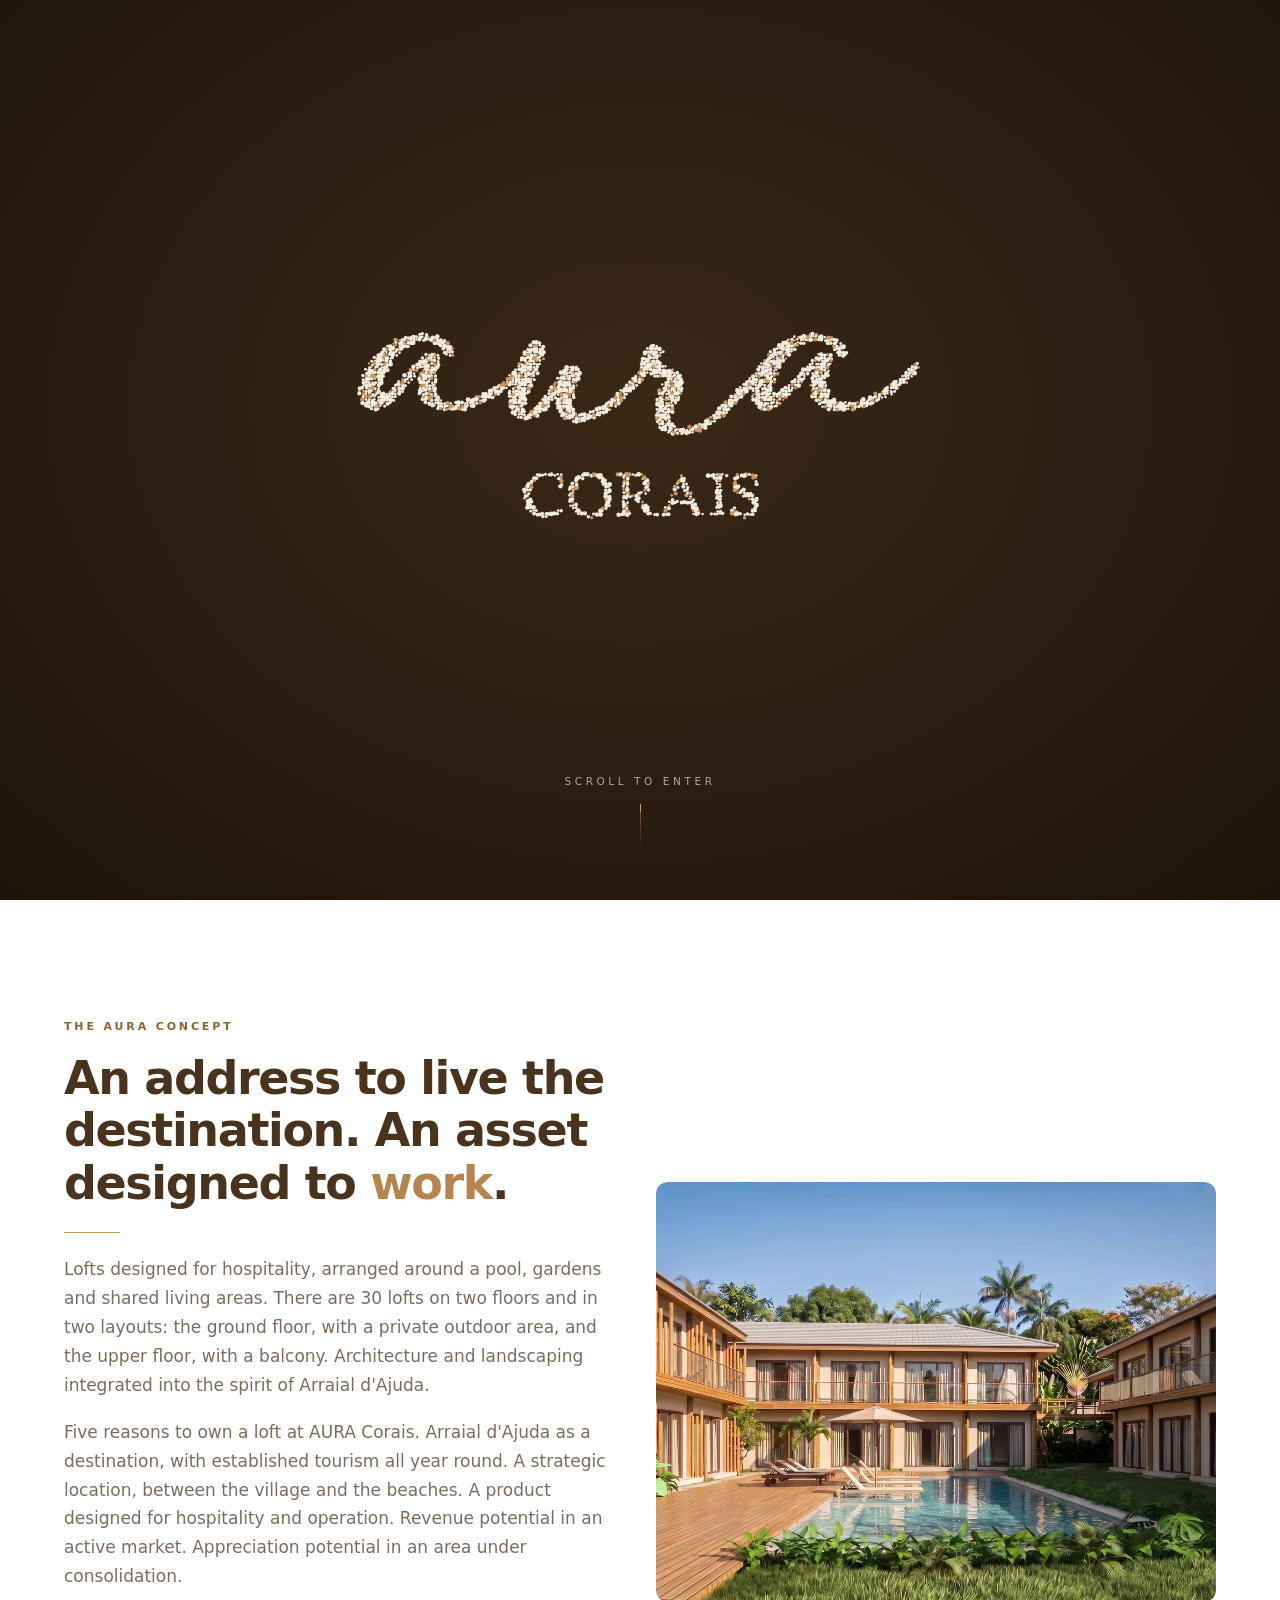
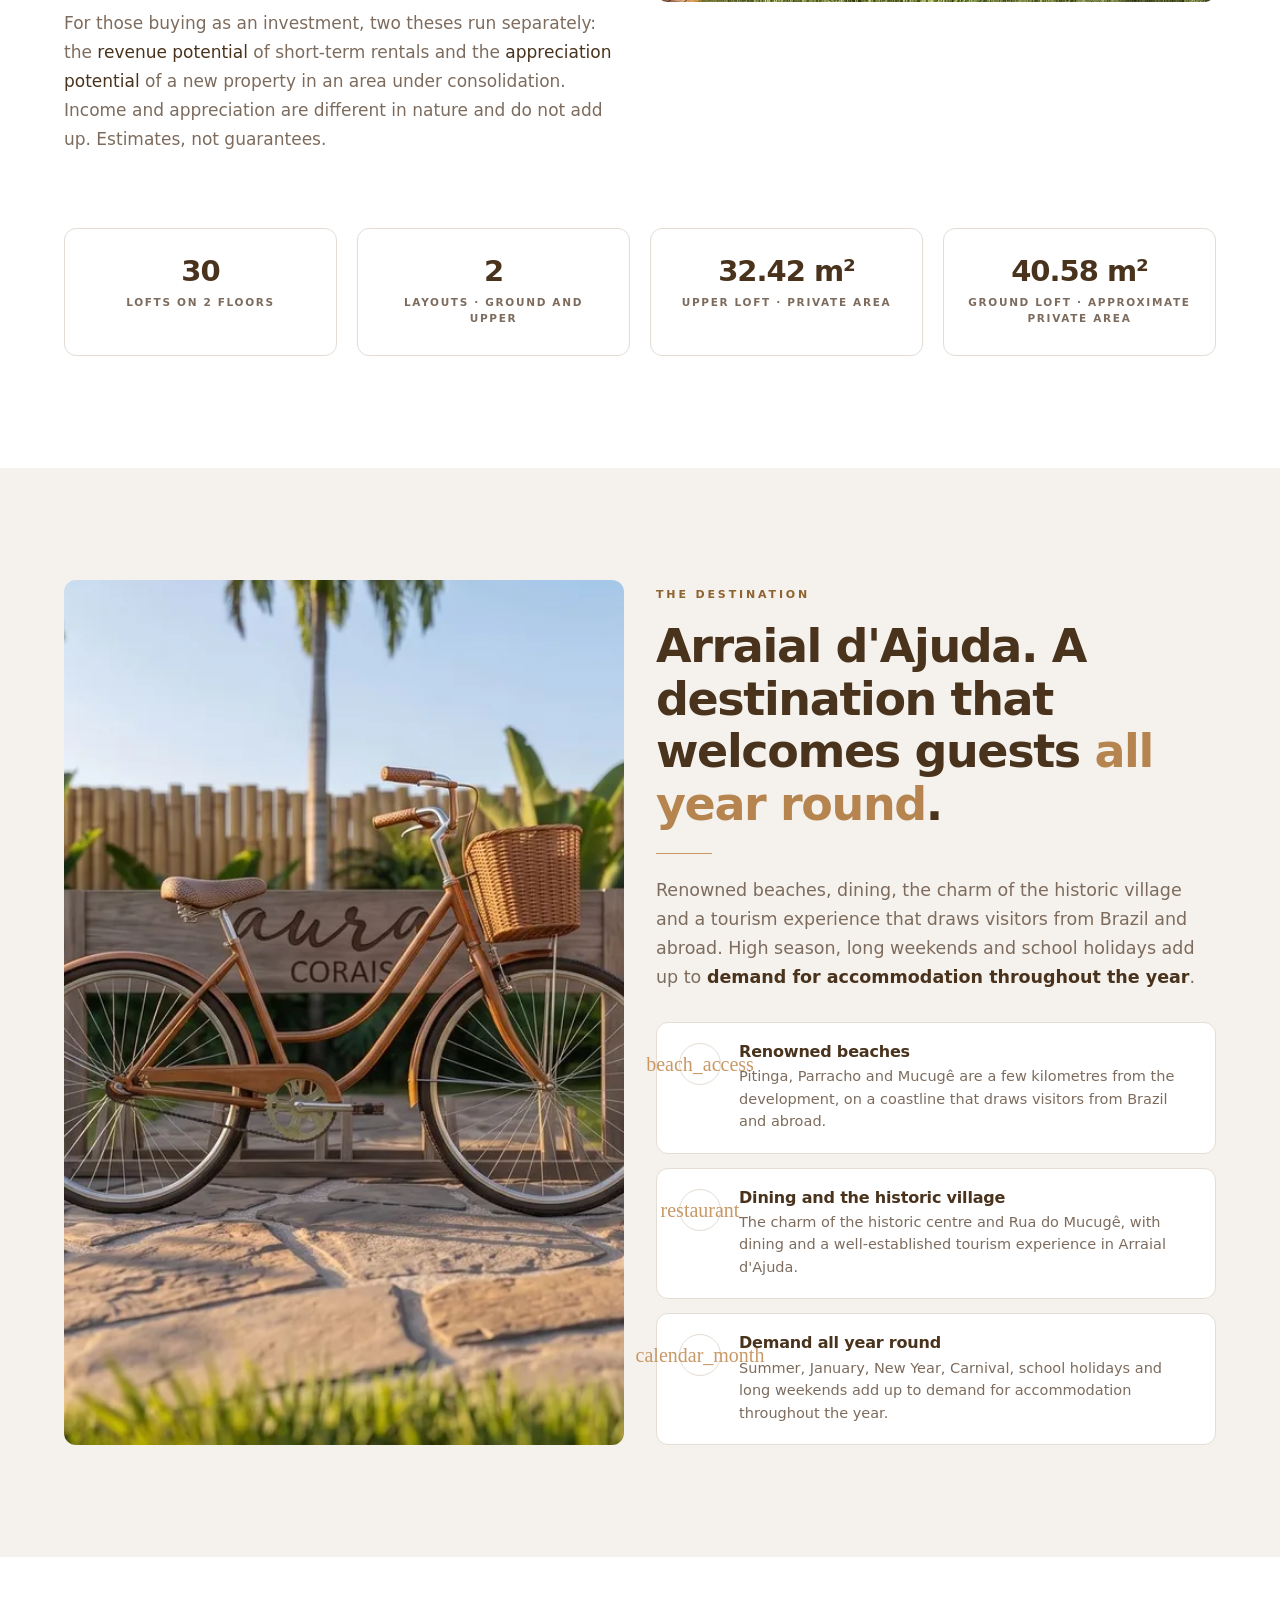
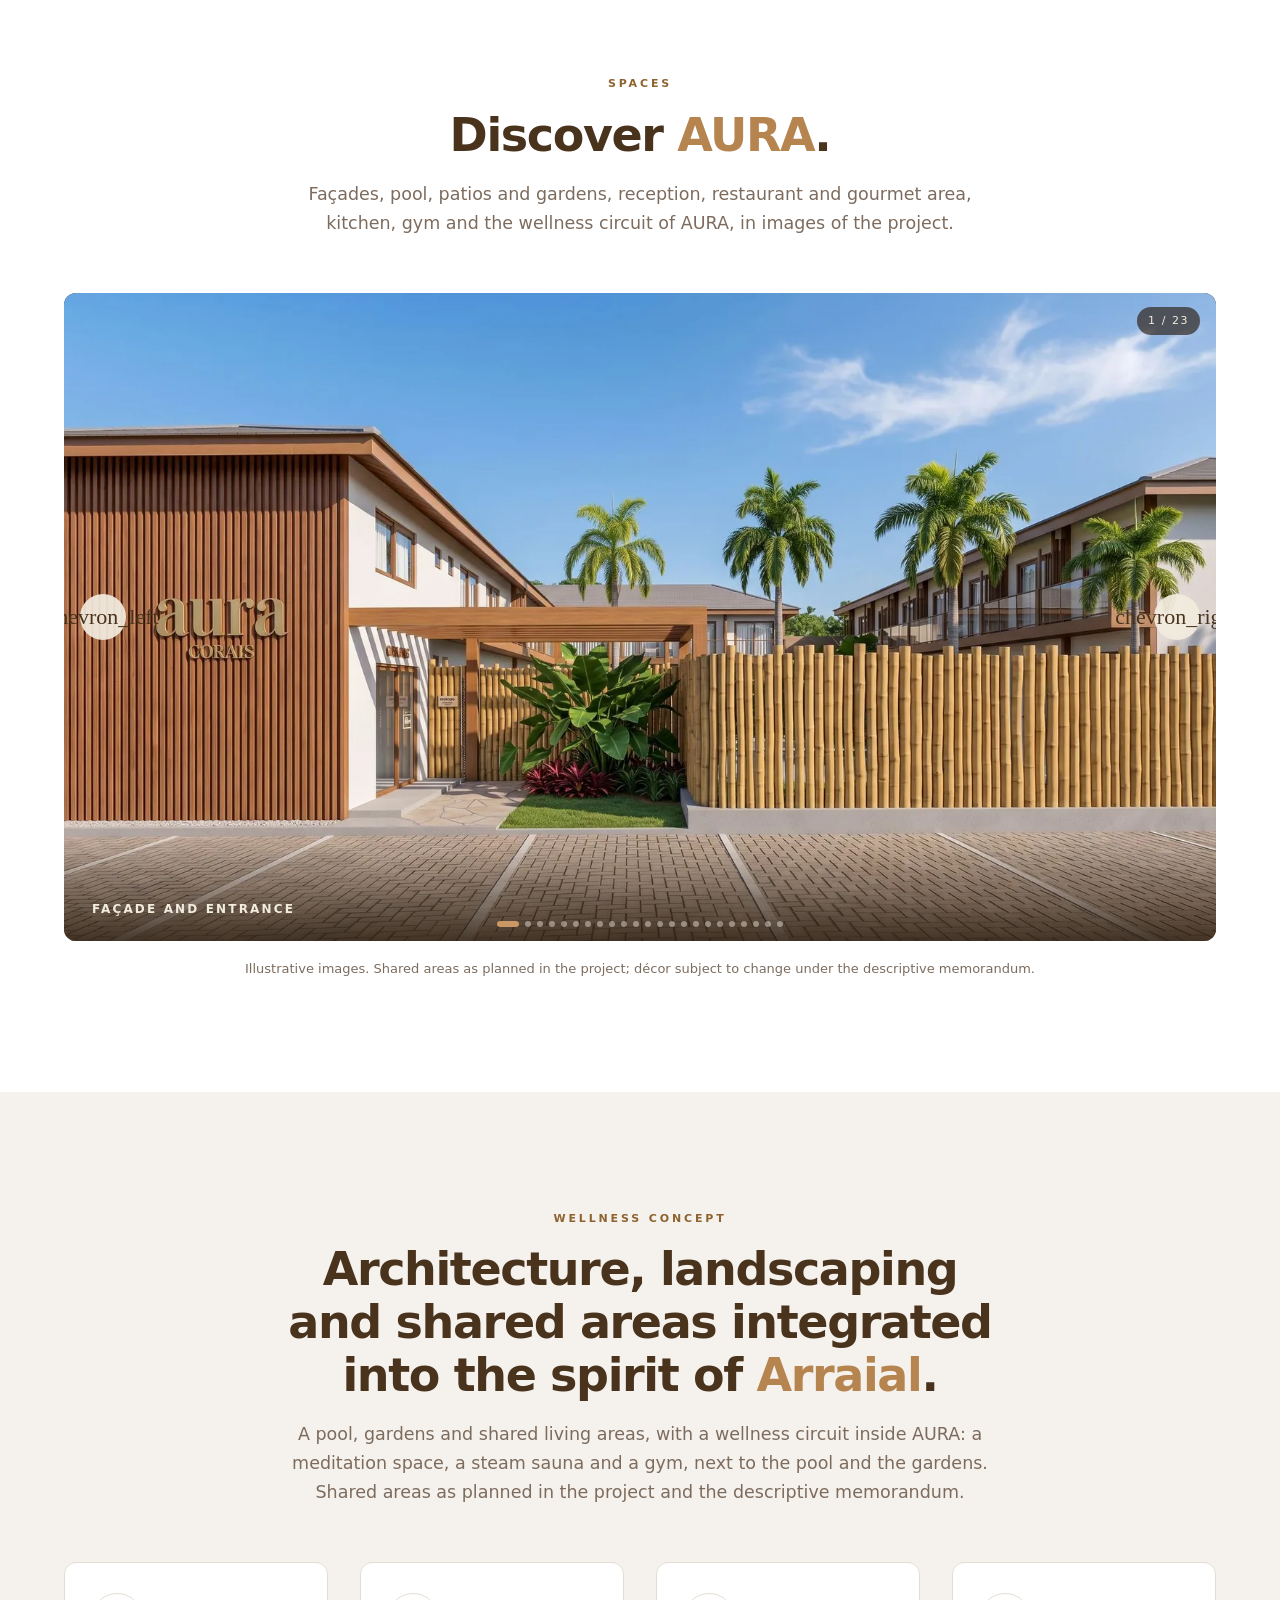
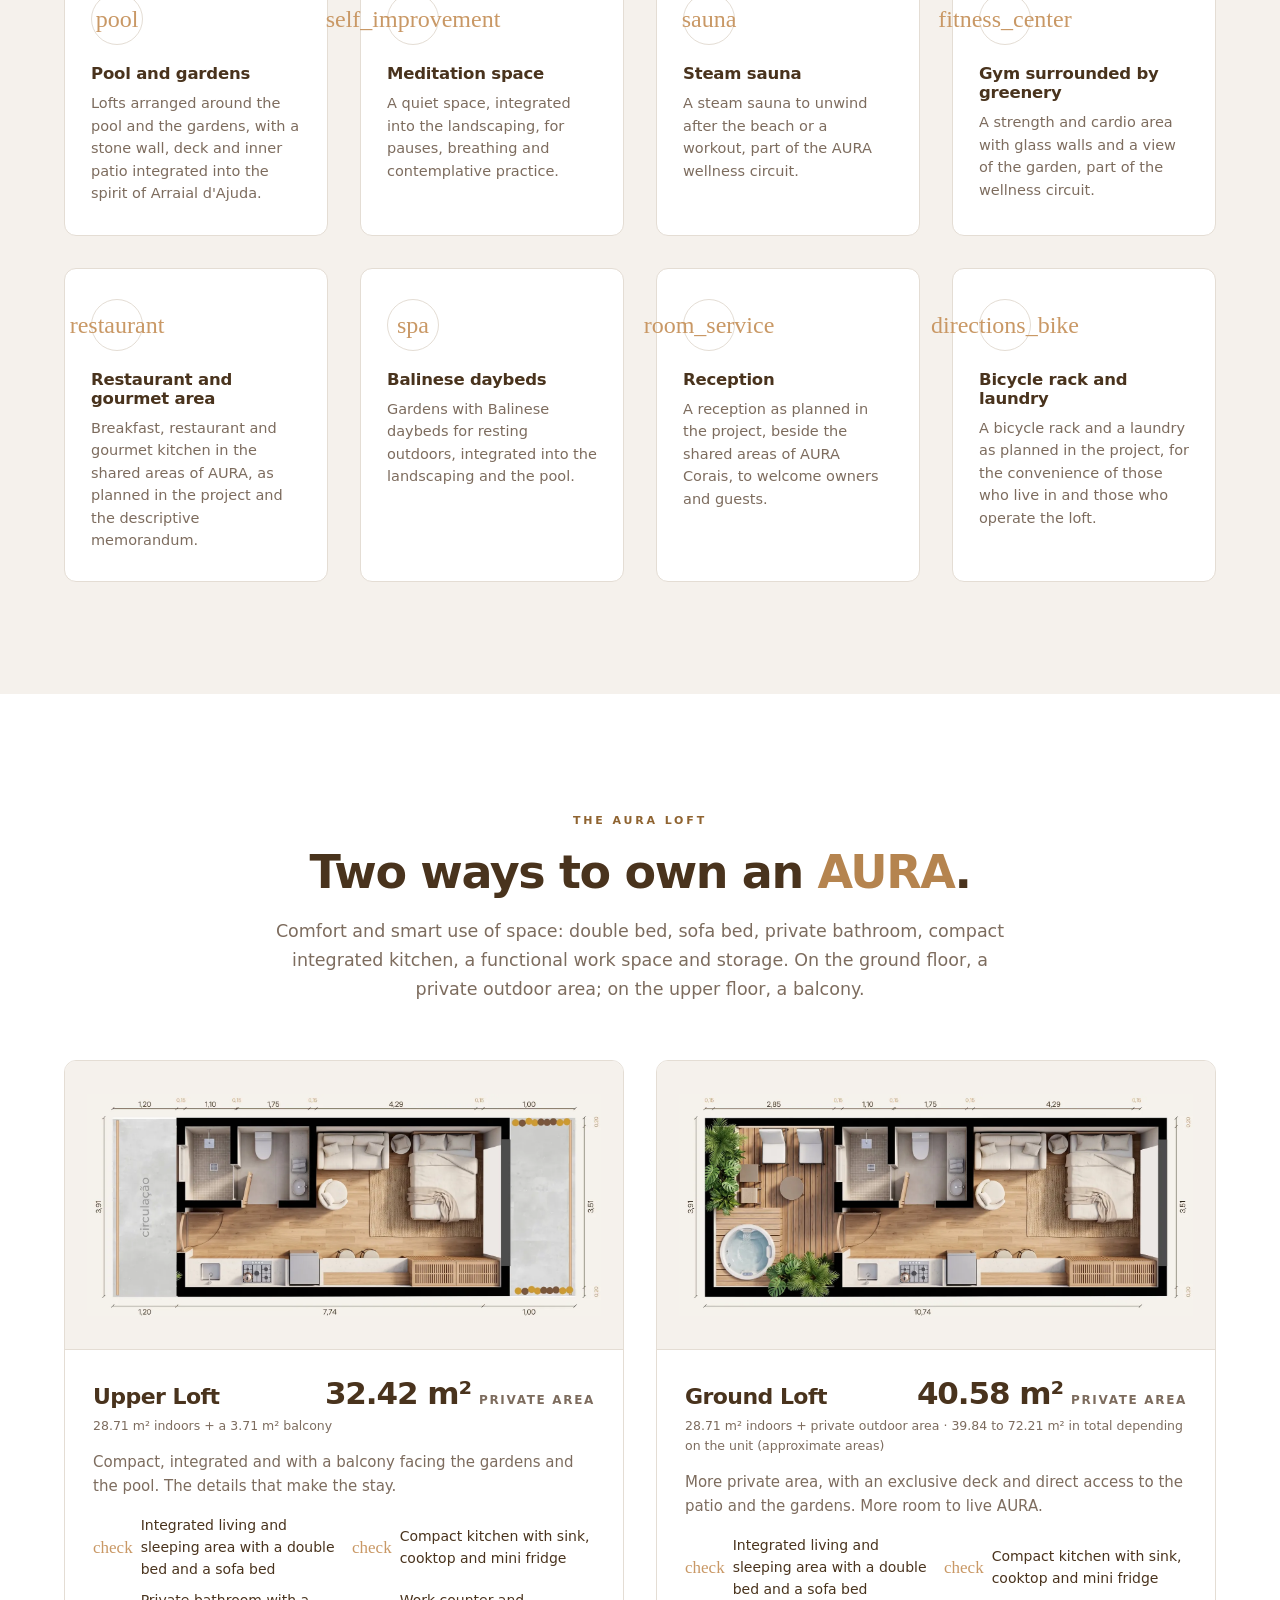
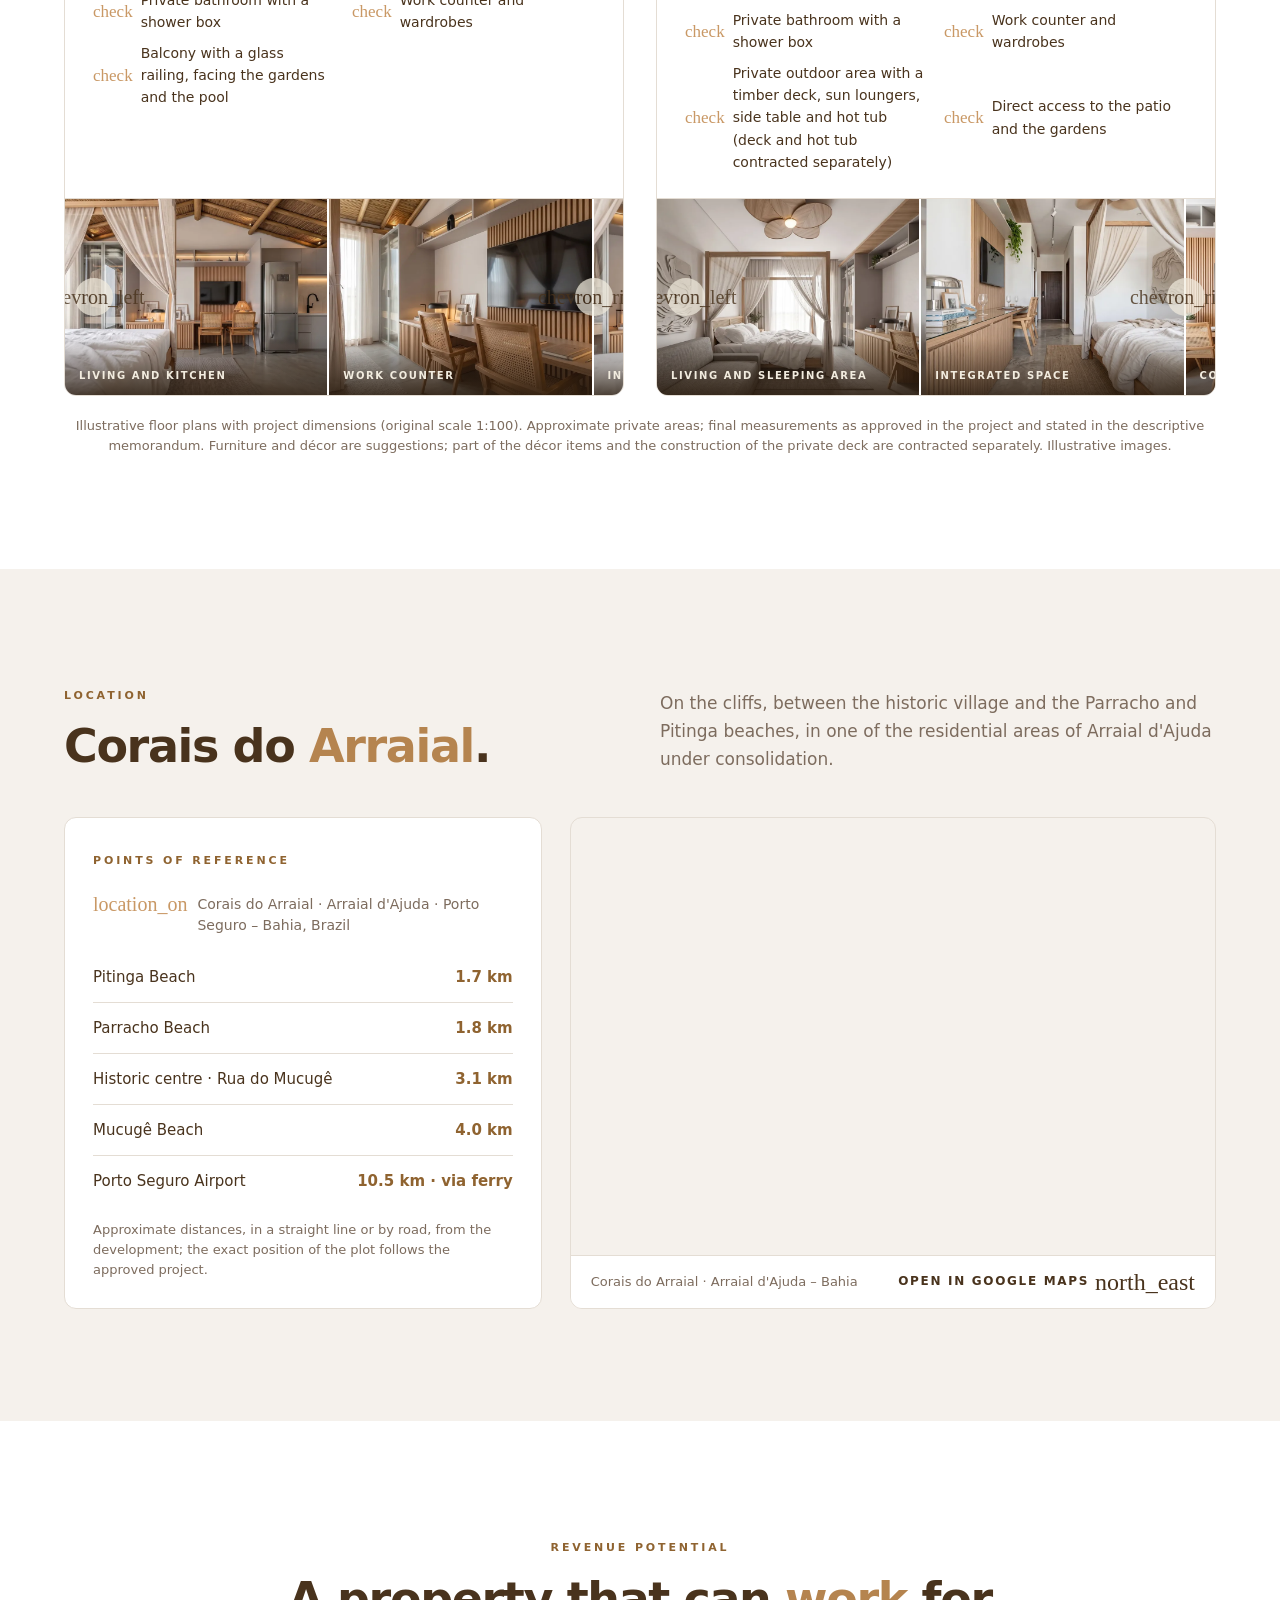
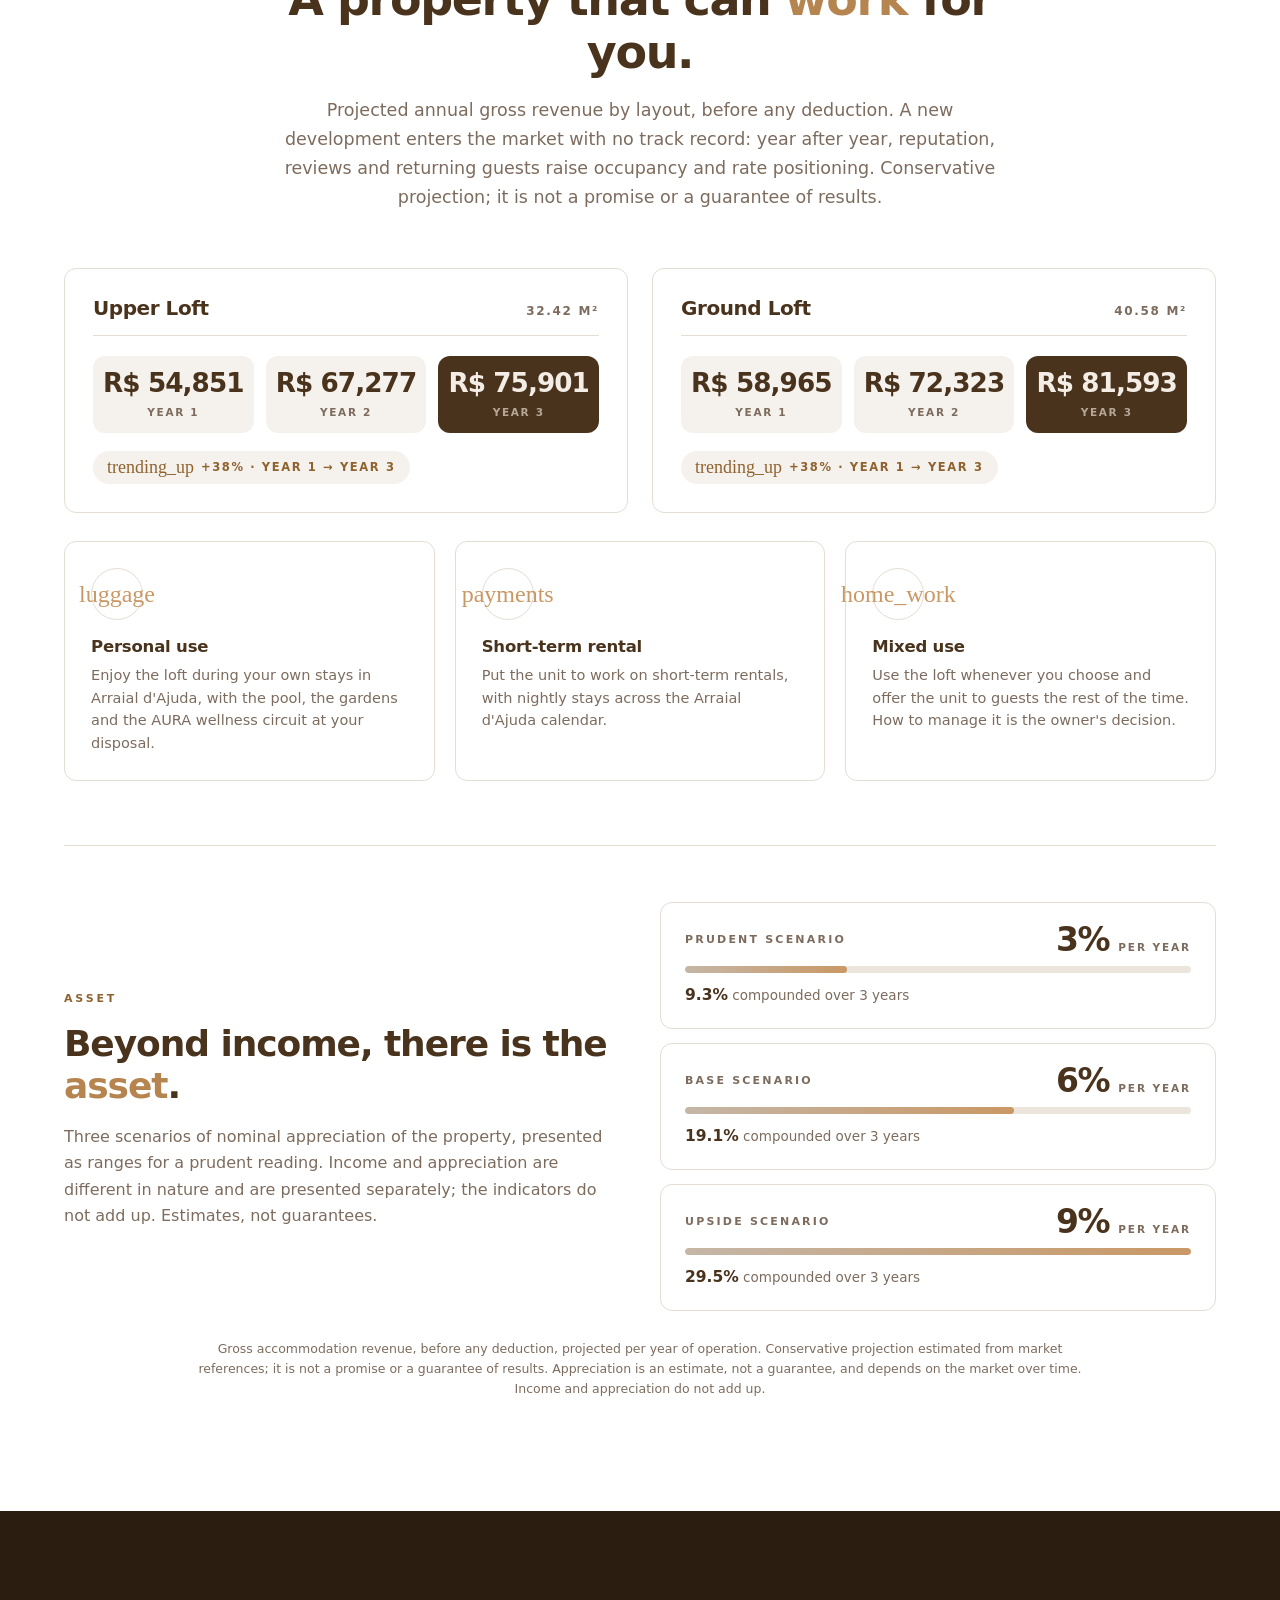
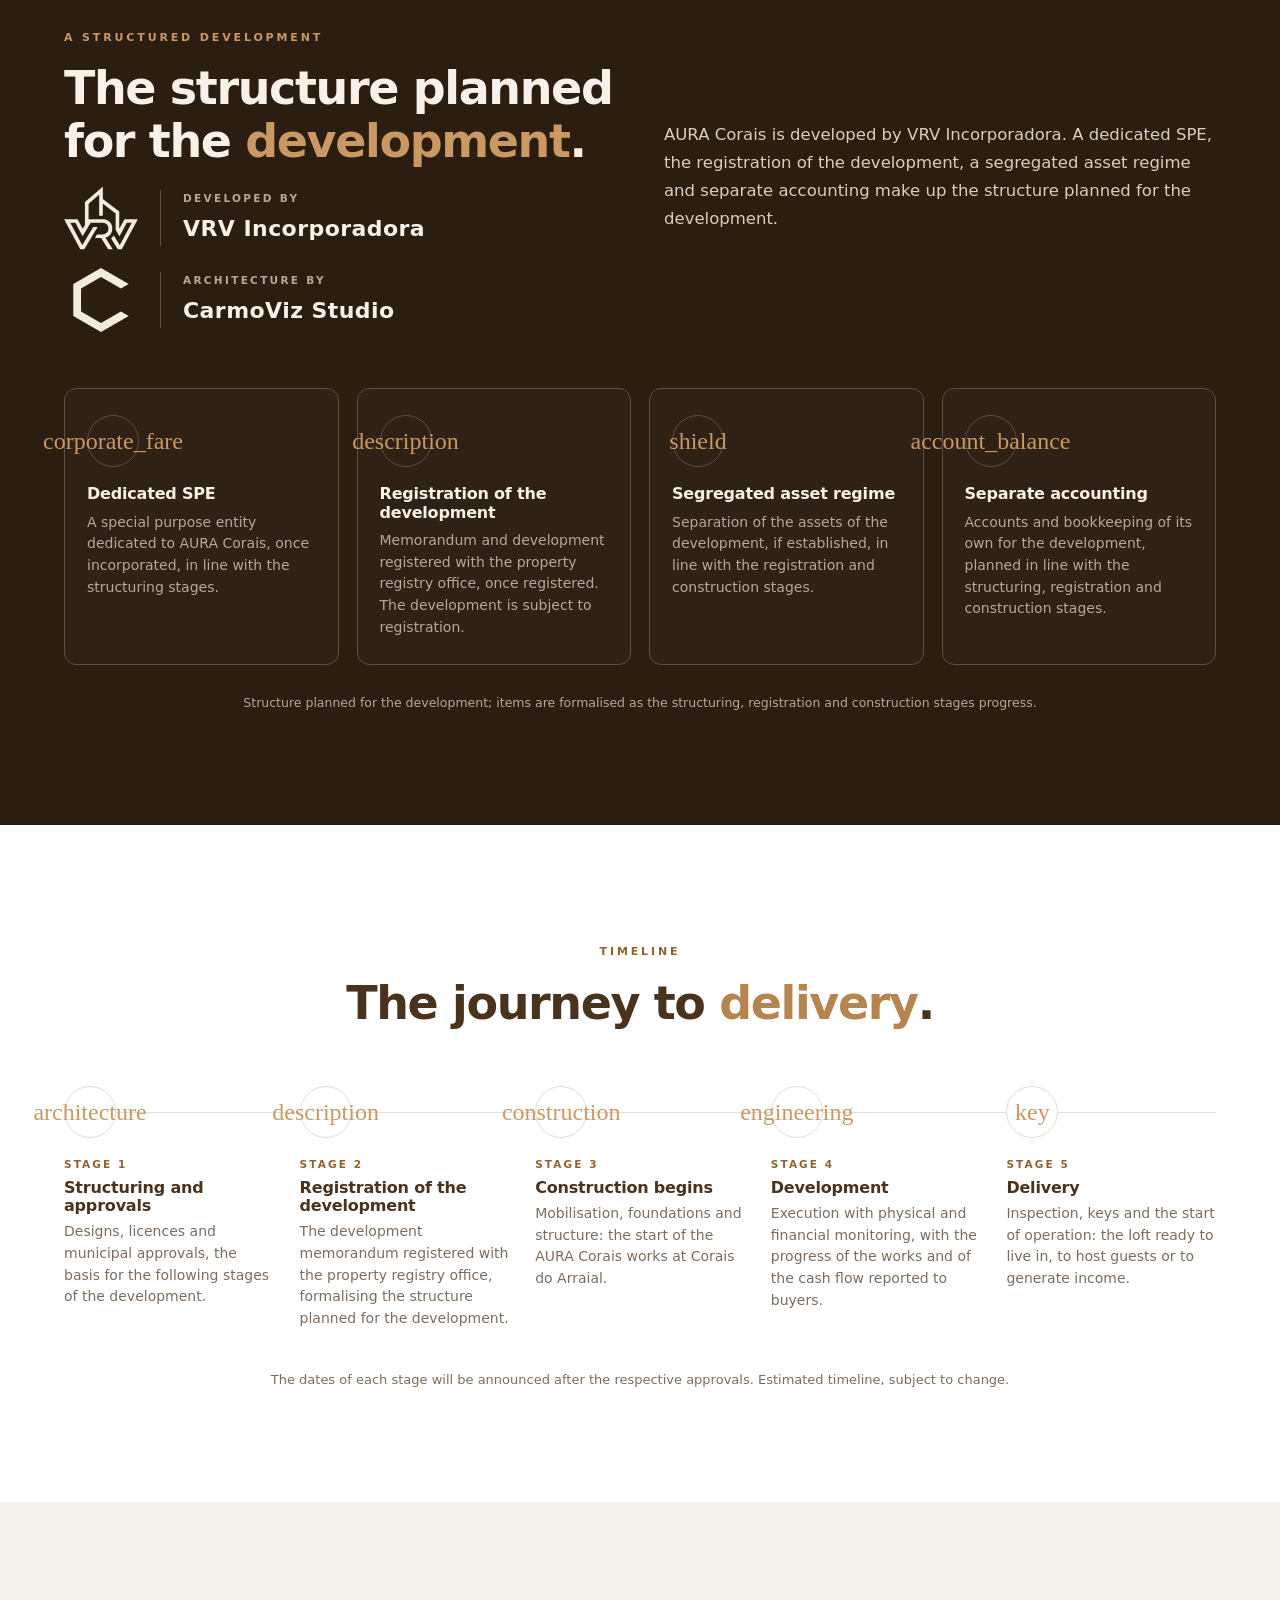
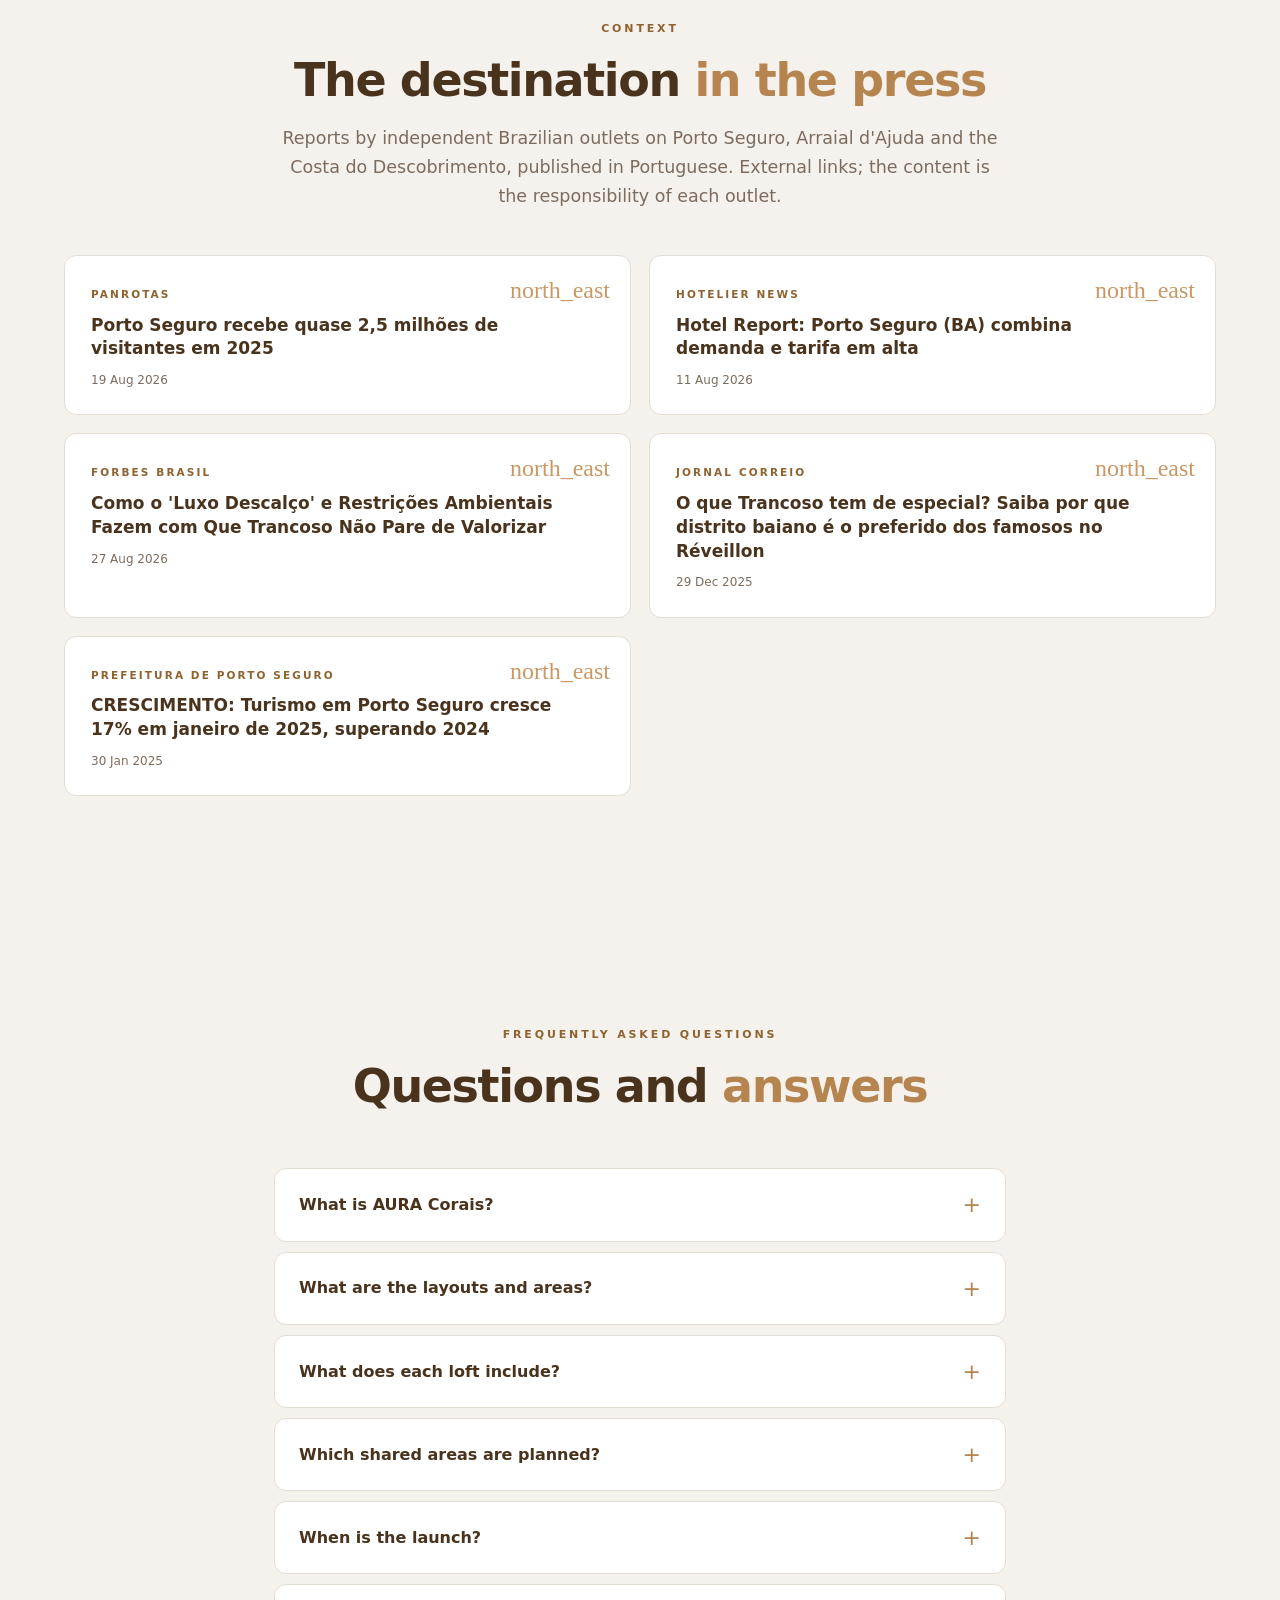
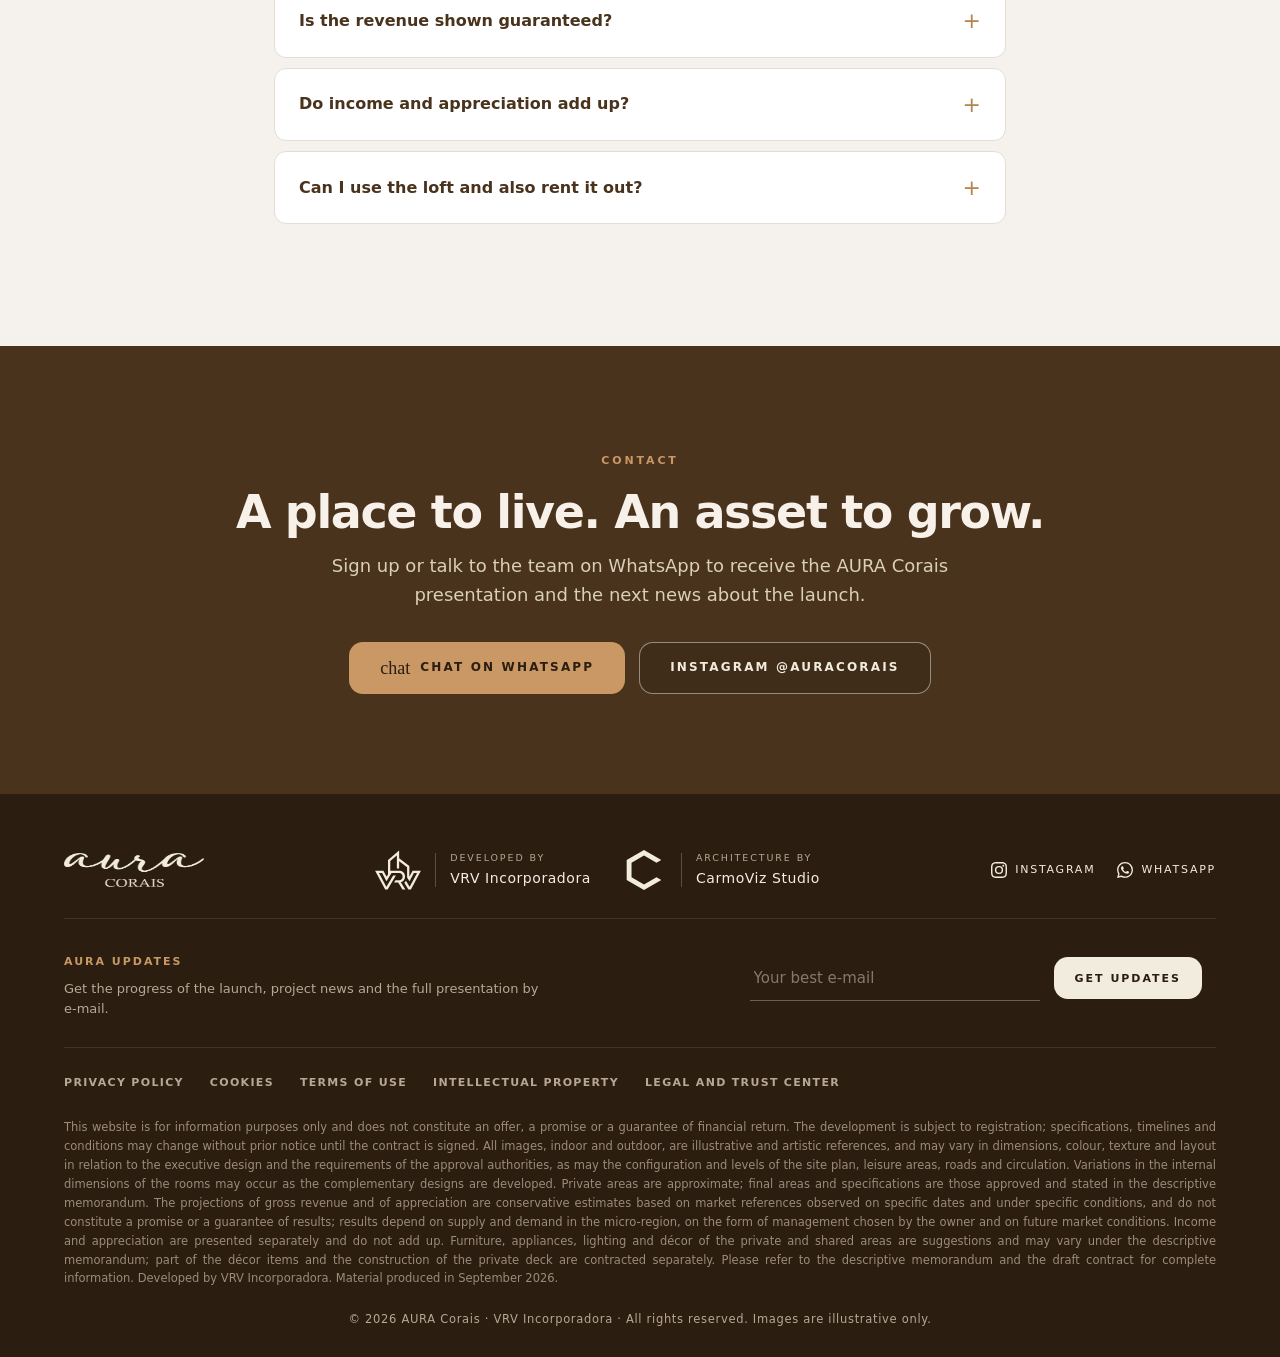
==== commit 0228d0dd: "Troca de idioma sem recarregar, F5 volta ao topo, marcas alinhadas e favicon com o a da logo" ====
--- a/index.html
+++ b/index.html
@@ -33,8 +33,8 @@
   <link href="https://fonts.googleapis.com/css2?family=Inter:wght@300..900&display=swap" rel="stylesheet">
   <link href="https://fonts.googleapis.com/css2?family=Material+Symbols+Outlined:opsz,wght,FILL,GRAD@20..48,300,0,0&icon_names=account_balance,architecture,beach_access,calendar_month,chat,check,chevron_left,chevron_right,close,construction,cookie,copyright,corporate_fare,description,directions_bike,engineering,event,expand_more,fitness_center,gavel,home_work,key,language,location_on,luggage,mail,mark_email_read,north_east,payments,pool,restaurant,room_service,sauna,search,self_improvement,shield,sms_failed,spa,trending_up&display=block" rel="stylesheet">
   <link rel="preload" as="image" href="assets/piscina-noite.webp">
-  <link rel="stylesheet" href="styles.css">
-  <script src="idioma.js"></script>
+  <link rel="stylesheet" href="styles.css?v=202609100429">
+  <script src="idioma.js?v=202609100429"></script>
   <script type="application/ld+json">
   {"@context":"https://schema.org","@type":"WebPage","url":"https://aura-corais.vercel.app/","name":"AURA Corais","description":"Lofts contemporâneos no Corais do Arraial, Arraial d'Ajuda – BA. Piscina, jardins e circuito wellness. Um lugar para viver. Um patrimônio para valorizar. Breve lançamento.","inLanguage":"pt-BR",
    "about":{"@type":"Place","name":"AURA Corais","address":{"@type":"PostalAddress","addressLocality":"Arraial d'Ajuda","addressRegion":"BA","addressCountry":"BR"}},
@@ -513,6 +513,8 @@
   <p class="zoom-leg"></p>
 </div>
 
-<script src="script.js"></script>
+<!-- dados da página lidos pelo script.js (idioma, textos da interface, contatos) -->
+<script type="application/json" id="dados-site">{"lang": "pt", "nome": "AURA Corais", "whatsapp": "5573999999999", "msgWhats": "Olá! Vi o site do AURA Corais e quero receber a apresentação.", "formEndpoint": "https://formsubmit.co/ajax/contato@auracorais.com", "autoplayMs": 6000, "txt": {"enviando": "Enviando…", "sucTitulo": "Cadastro enviado!", "sucTexto": "Seus dados foram enviados por e-mail para a equipe do AURA Corais. Em breve você recebe a apresentação completa e as novidades do lançamento.", "erroTitulo": "Não conseguimos enviar agora", "erroTexto": "O envio automático falhou. Fale com a equipe do AURA Corais pelo WhatsApp — respondemos em instantes.", "telBR": "(DD) 99999-9999", "telIntl": "Número com DDD", "semPais": "Nenhum país encontrado", "newsInvalido": "Informe um e-mail válido.", "newsOk": "Pronto! Você está na lista de novidades.", "newsErro": "Não conseguimos cadastrar agora. Tente novamente em instantes."}}</script>
+<script src="script.js?v=202609100429"></script>
 </body>
 </html>
--- a/styles.css
+++ b/styles.css
@@ -307,8 +307,8 @@
 /* ---------- realização + segurança ---------- */
 .real-topo { display: grid; grid-template-columns: 1fr 1fr; gap: 48px; align-items: center; margin-bottom: 56px; }
 .real-marca { display: flex; align-items: center; gap: 22px; }
-.real-marca svg { height: 72px; width: auto; color: var(--creme); flex: none; }
-.real-marca .filete { width: 1px; height: 60px; background: var(--dark-line); }
+.real-marca svg { width: 74px; height: 64px; color: var(--creme); flex: none; }
+.real-marca .filete { width: 1px; height: 56px; background: var(--dark-line); flex: none; }
 .real-marca .lab { font-size: 10.5px; letter-spacing: .22em; text-transform: uppercase; color: var(--dark-muted); font-weight: 600; }
 .real-marca .nome { font-size: 22px; font-weight: 600; color: #F7F1EA; letter-spacing: .02em; margin-top: 4px; }
 .real-topo p { color: var(--dark-texto); font-size: 16.5px; line-height: 1.7; }
@@ -355,8 +355,8 @@
 .rodape-site .topo { display: flex; justify-content: space-between; align-items: center; gap: 28px; flex-wrap: wrap; padding-bottom: 28px; border-bottom: 1px solid rgba(242, 236, 223, .1); margin-bottom: 28px; }
 .rodape-site .topo img { height: 34px; }
 .rodape-real { display: flex; align-items: center; gap: 14px; }
-.rodape-real svg { height: 40px; width: auto; color: var(--creme); }
-.rodape-real .filete { width: 1px; height: 34px; background: var(--dark-line); }
+.rodape-real svg { width: 46px; height: 40px; color: var(--creme); flex: none; }
+.rodape-real .filete { width: 1px; height: 34px; background: var(--dark-line); flex: none; }
 .rodape-real .lab { font-size: 9.5px; letter-spacing: .2em; text-transform: uppercase; color: var(--dark-muted); font-weight: 500; }
 .rodape-real .nome { font-size: 14px; font-weight: 500; color: #F4EDE5; letter-spacing: .04em; margin-top: 2px; }
 .rodape-links { display: flex; gap: 22px; align-items: center; }
@@ -428,7 +428,7 @@
   .cta-final { padding: 72px 0; }
   .rodape-site .topo { flex-direction: column; align-items: flex-start; }
   .rodape-site .aviso { text-align: left; }
-  .real-marca svg { height: 56px; }
+  .real-marca svg { width: 62px; height: 54px; }
 }
 
 /* ---------- abertura: partículas formam a logo → "Mova para abrir" ---------- */
@@ -500,13 +500,13 @@
 }
 
 /* ---------- crédito do projeto (CarmoViz Studio) ao lado da realização ---------- */
-.real-marcas { display: flex; flex-wrap: wrap; align-items: center; gap: 18px 44px; }
-.real-marca.projeto svg { height: 46px; }
+.real-marcas { display: flex; flex-direction: column; align-items: flex-start; gap: 18px; }
+
 .real-marca.projeto { transition: var(--t); }
 .real-marca.projeto:hover { color: var(--mel); }
 .real-marca.projeto:hover .nome { color: var(--mel); }
 .rodape-marcas { display: flex; flex-wrap: wrap; align-items: center; gap: 14px 30px; }
-.rodape-real.projeto svg { height: 26px; }
+
 .rodape-real.projeto { transition: var(--t); }
 .rodape-real.projeto:hover .nome { color: var(--mel); }
 
